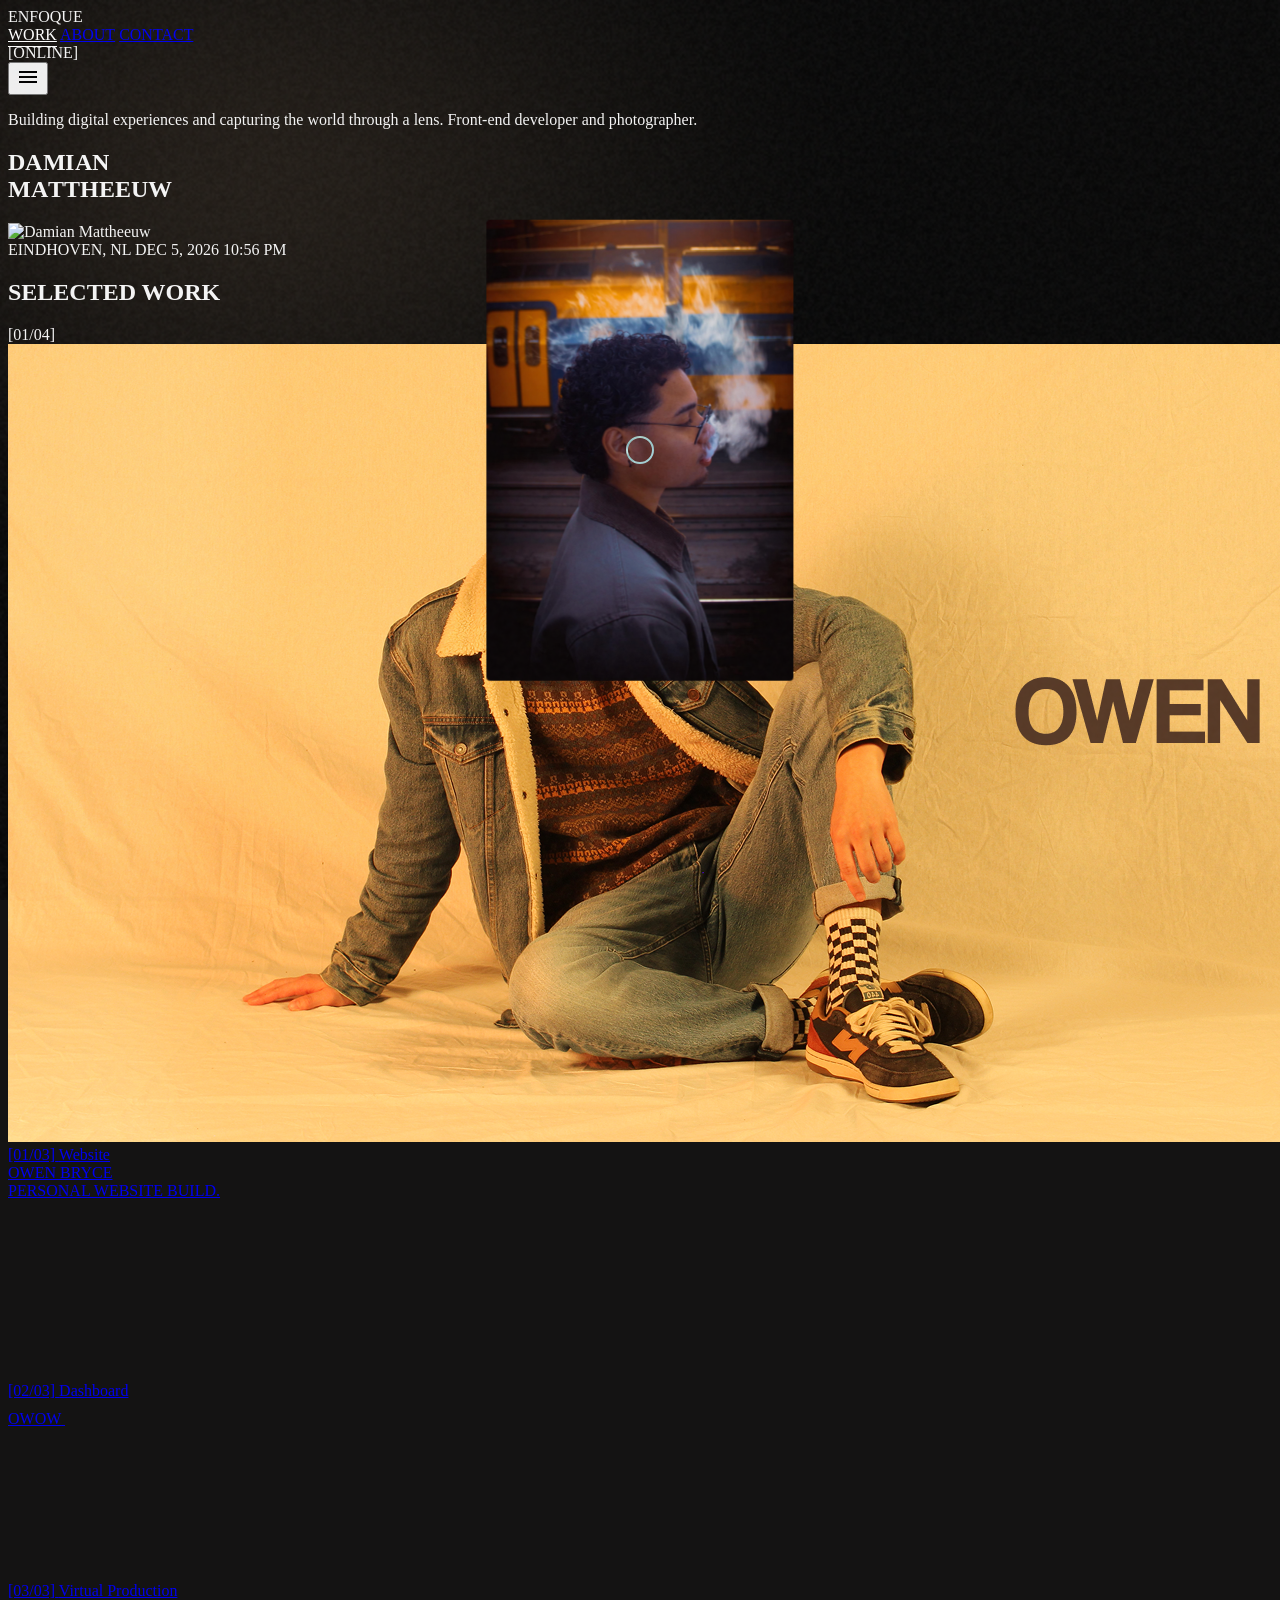
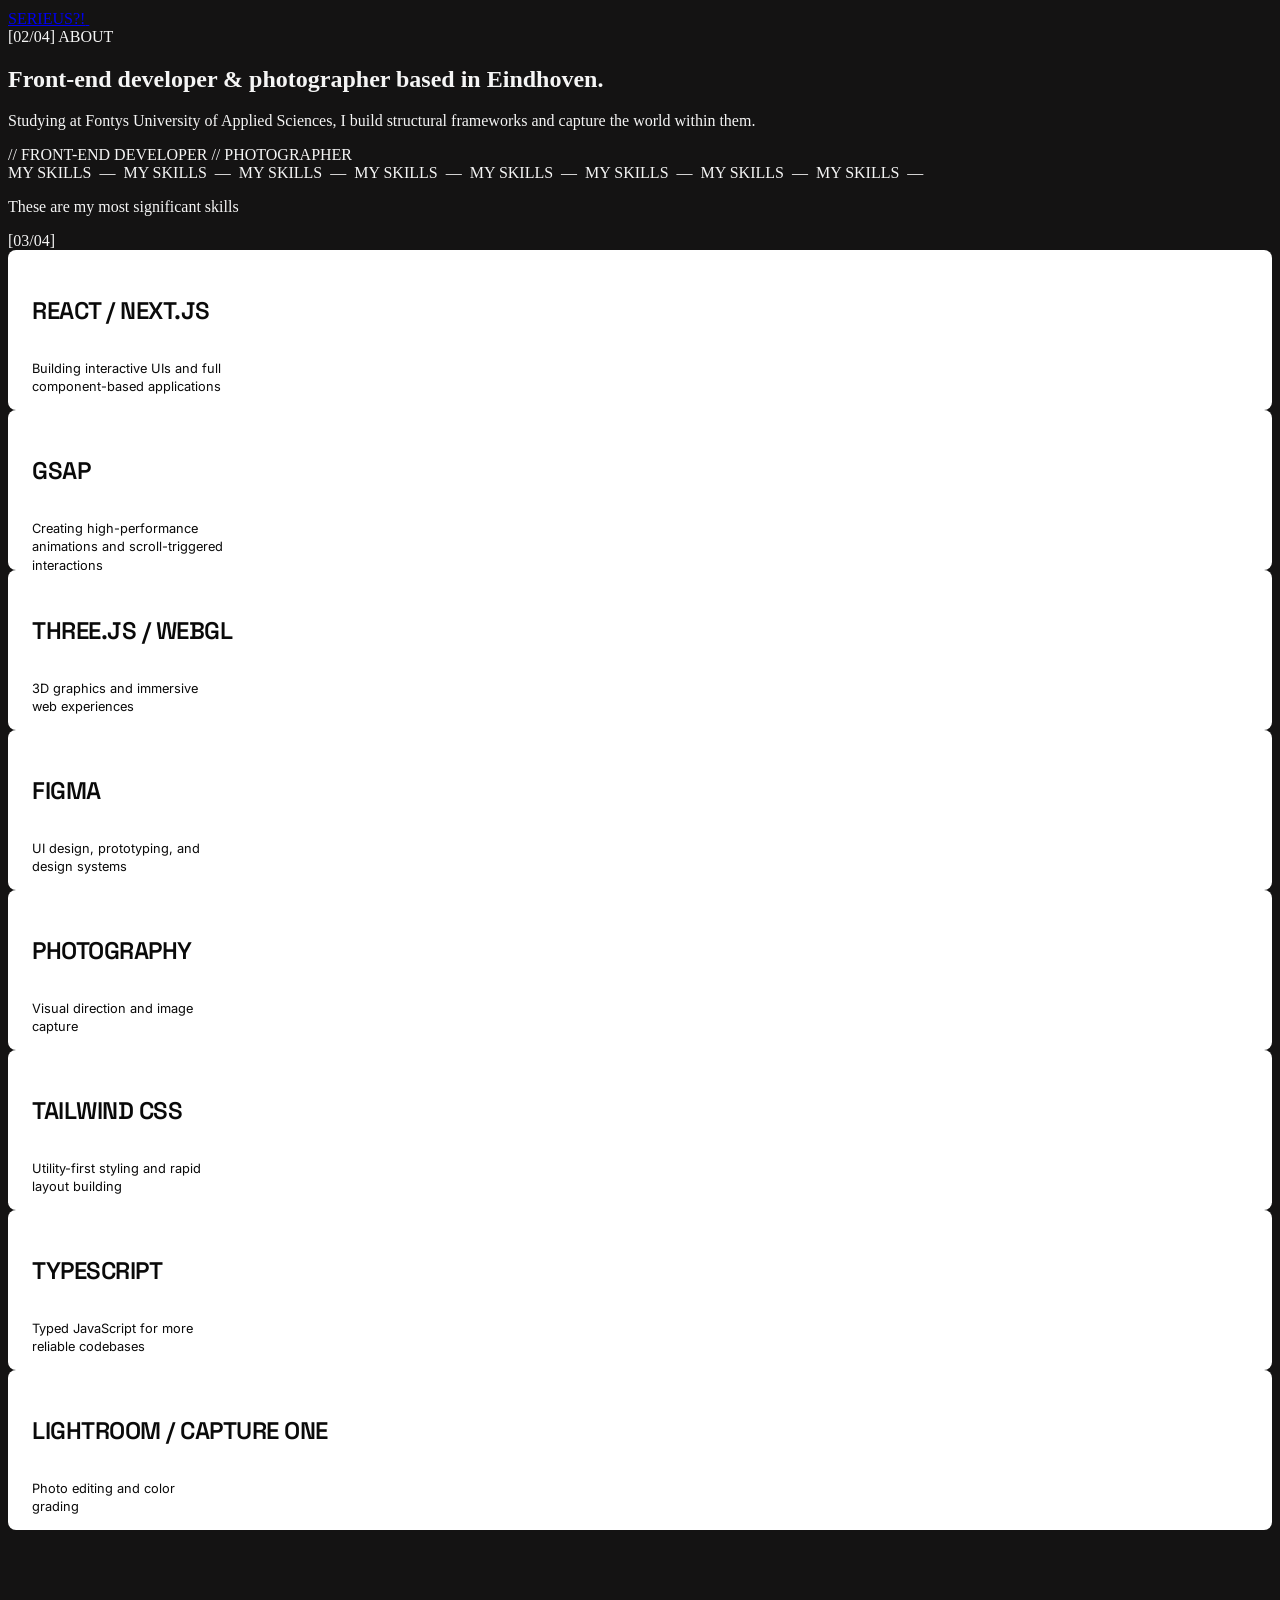
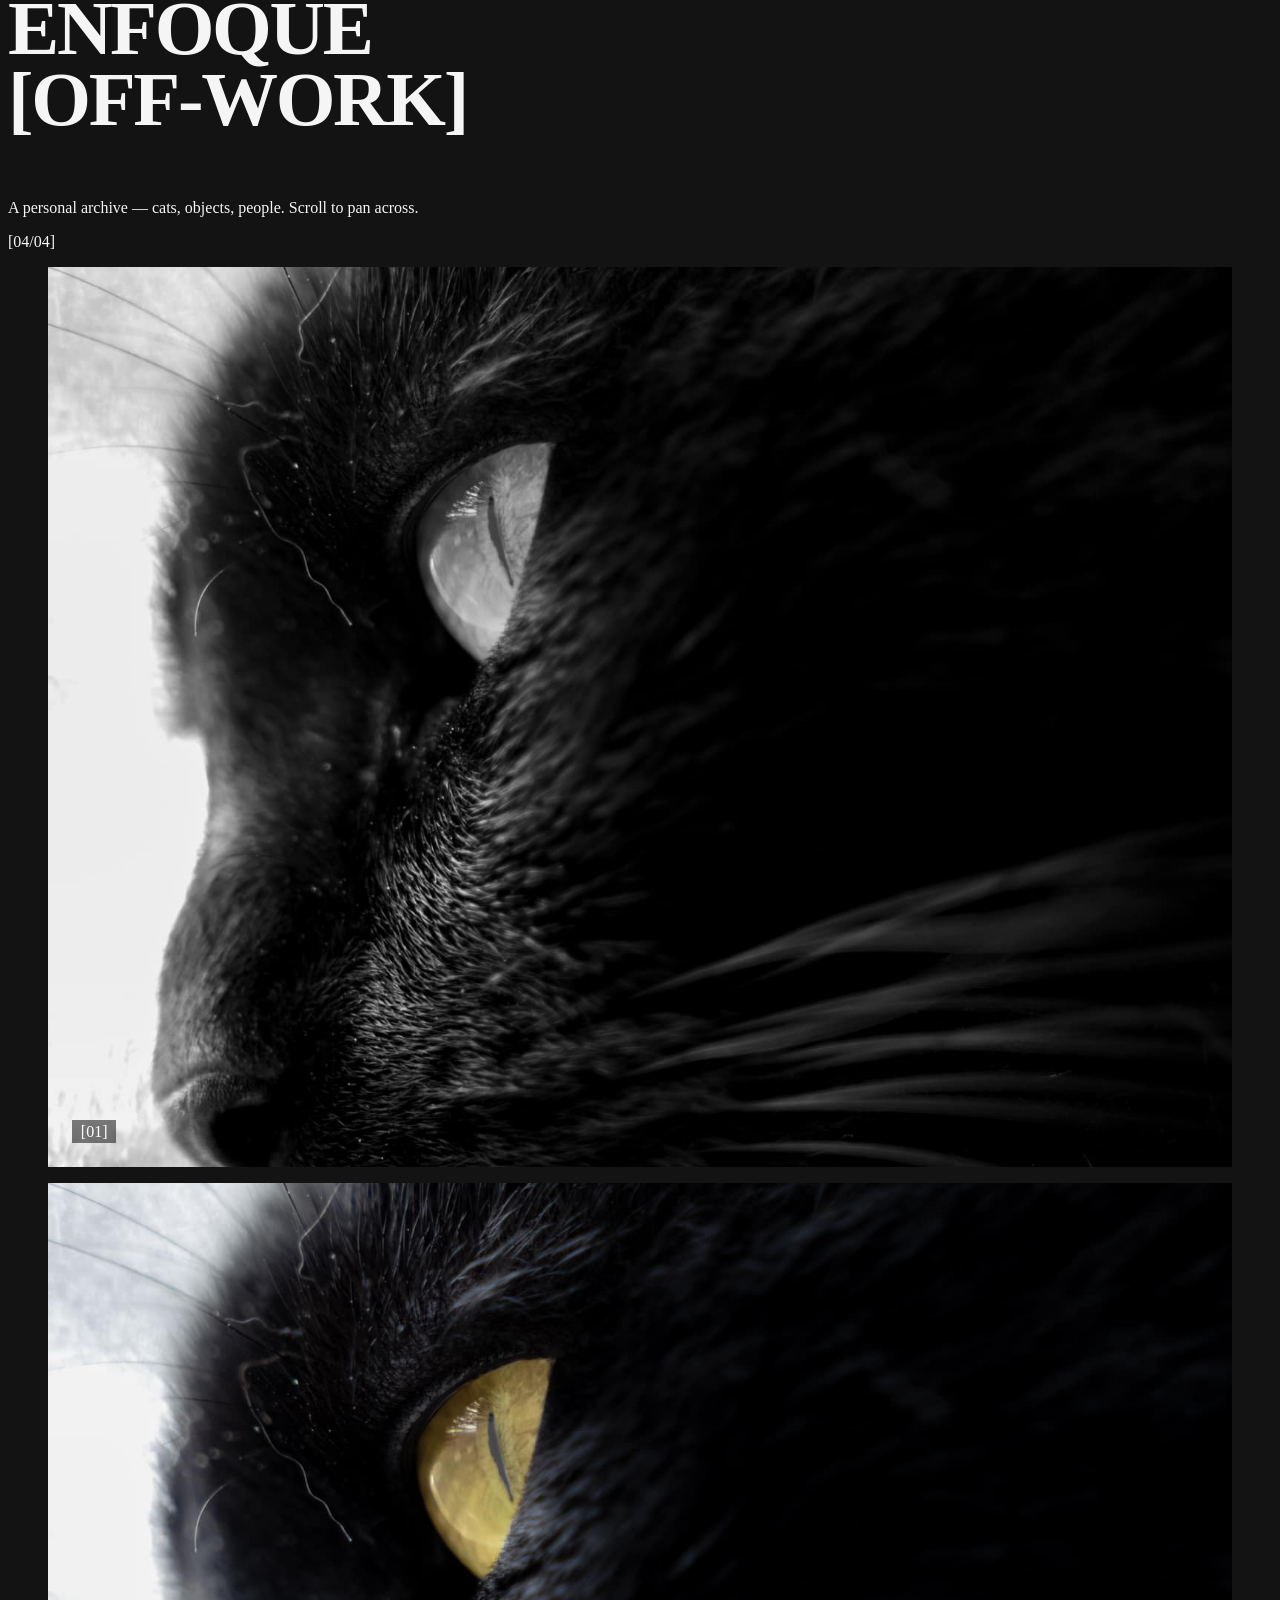
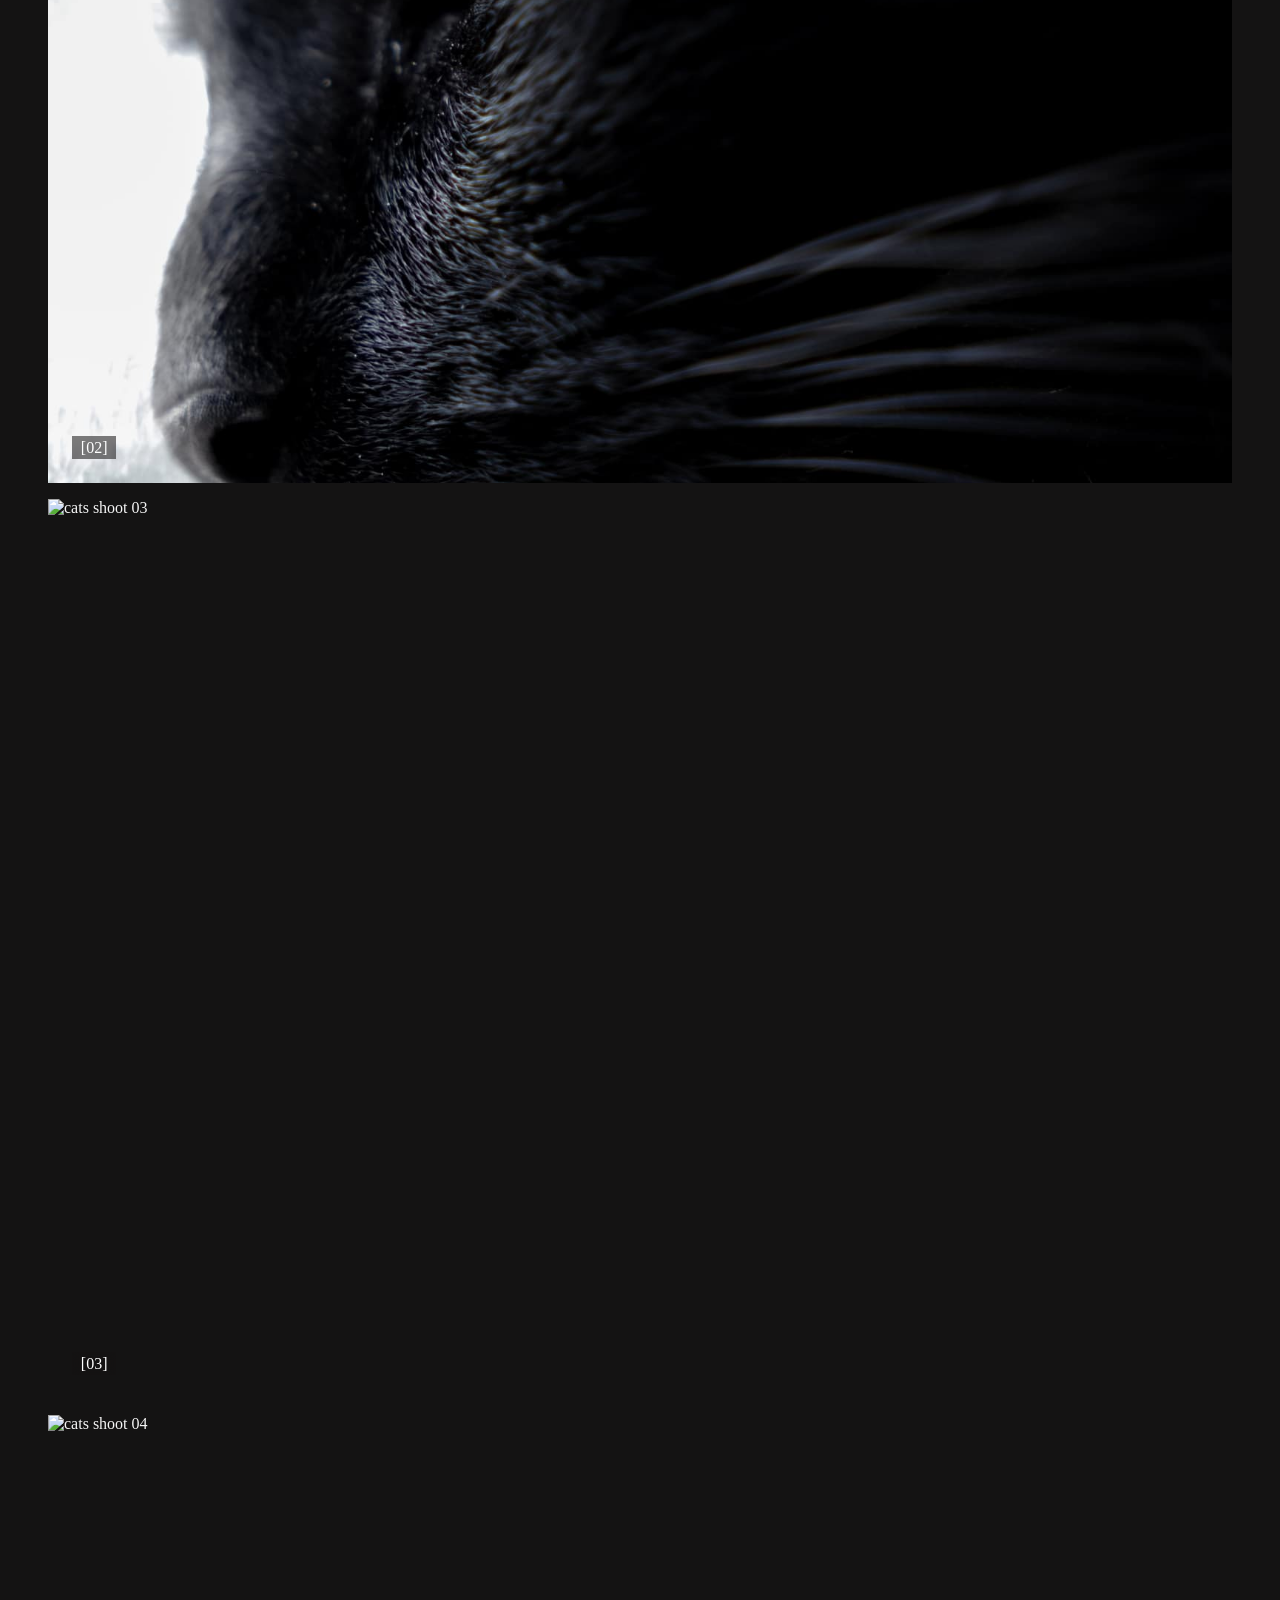
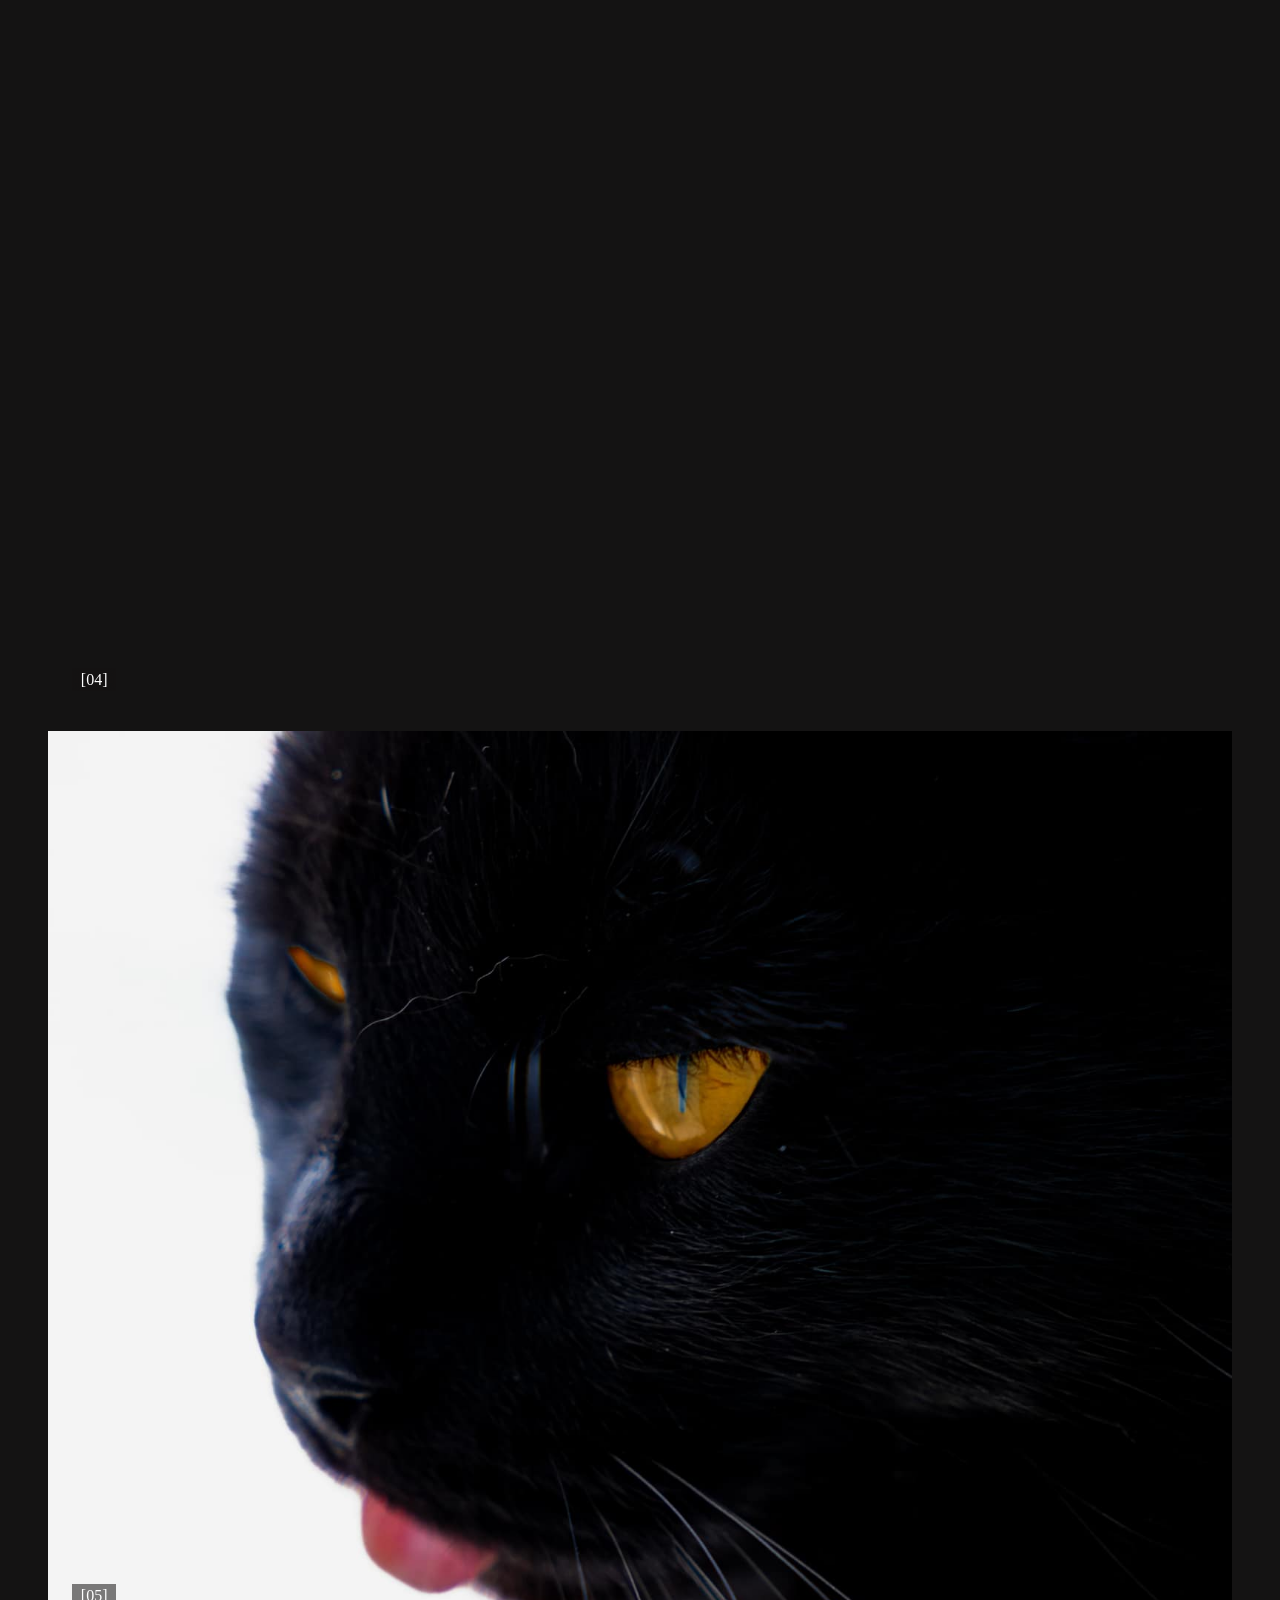
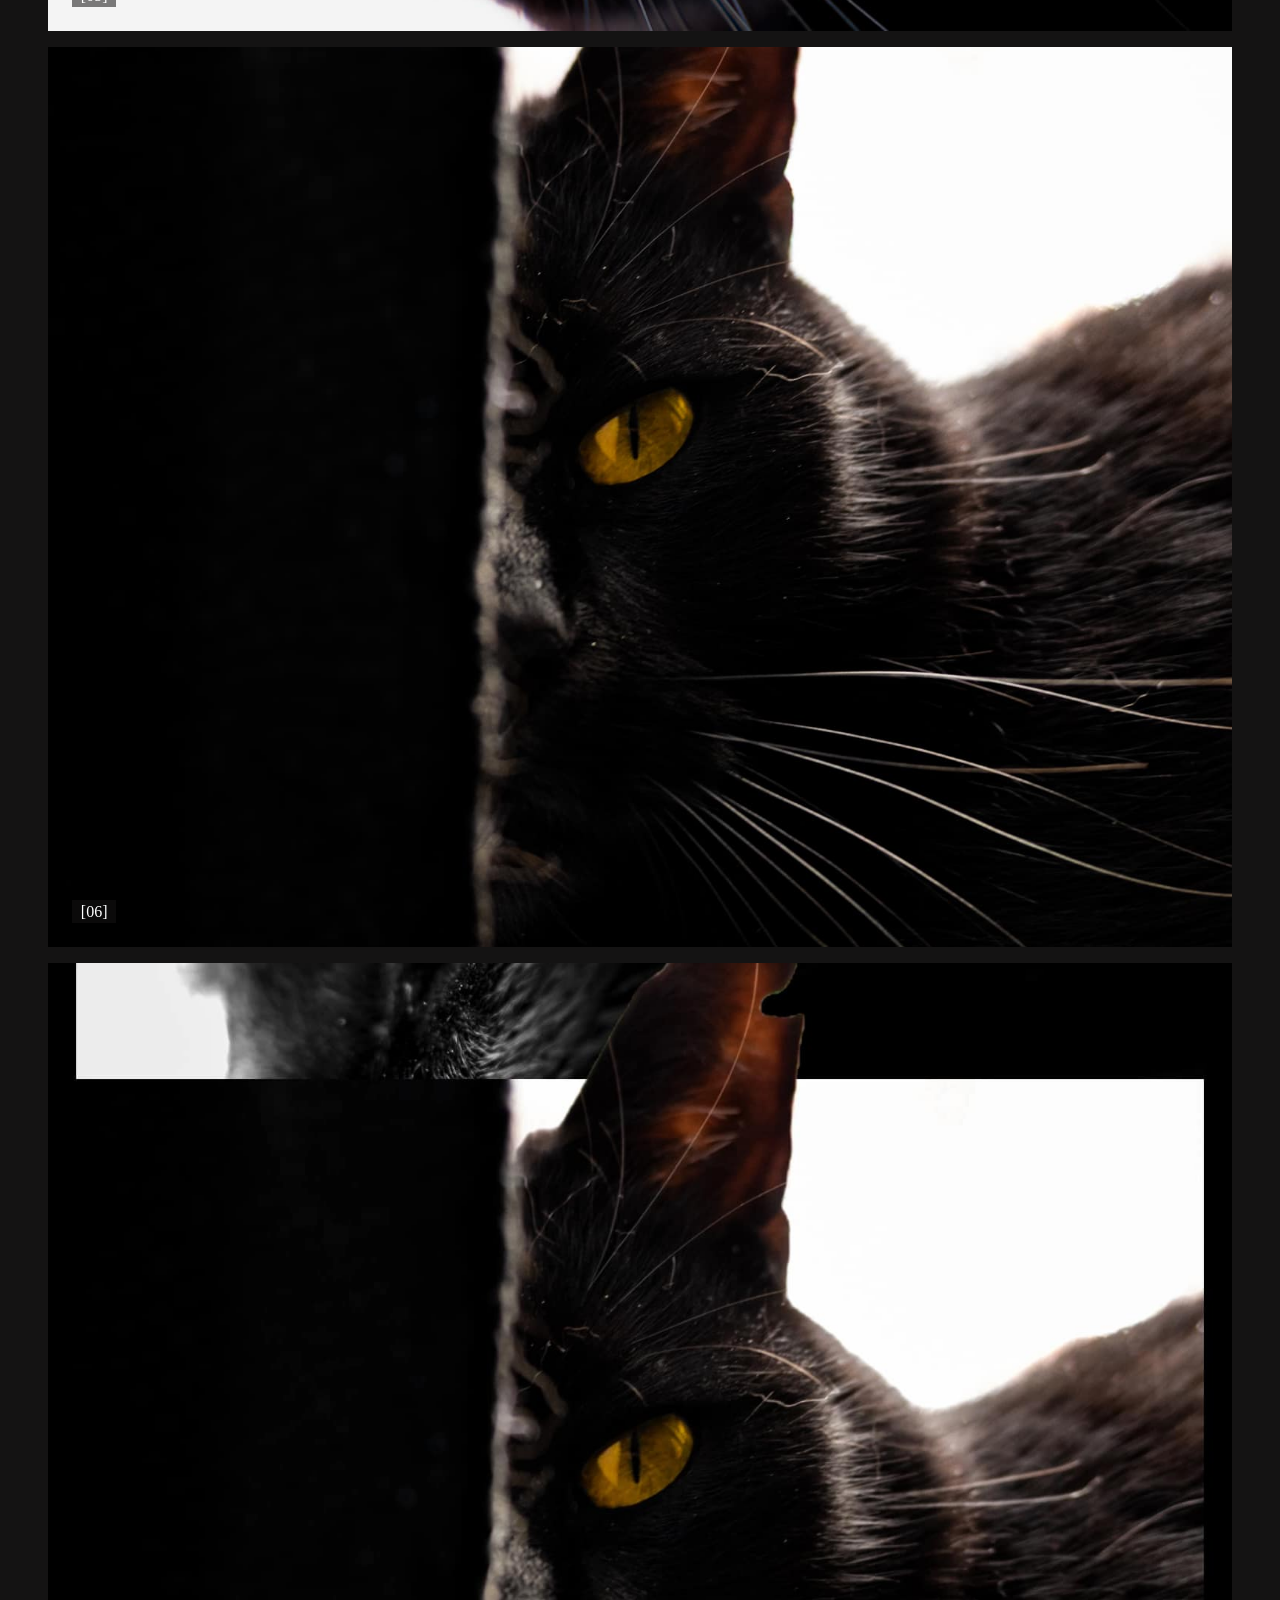
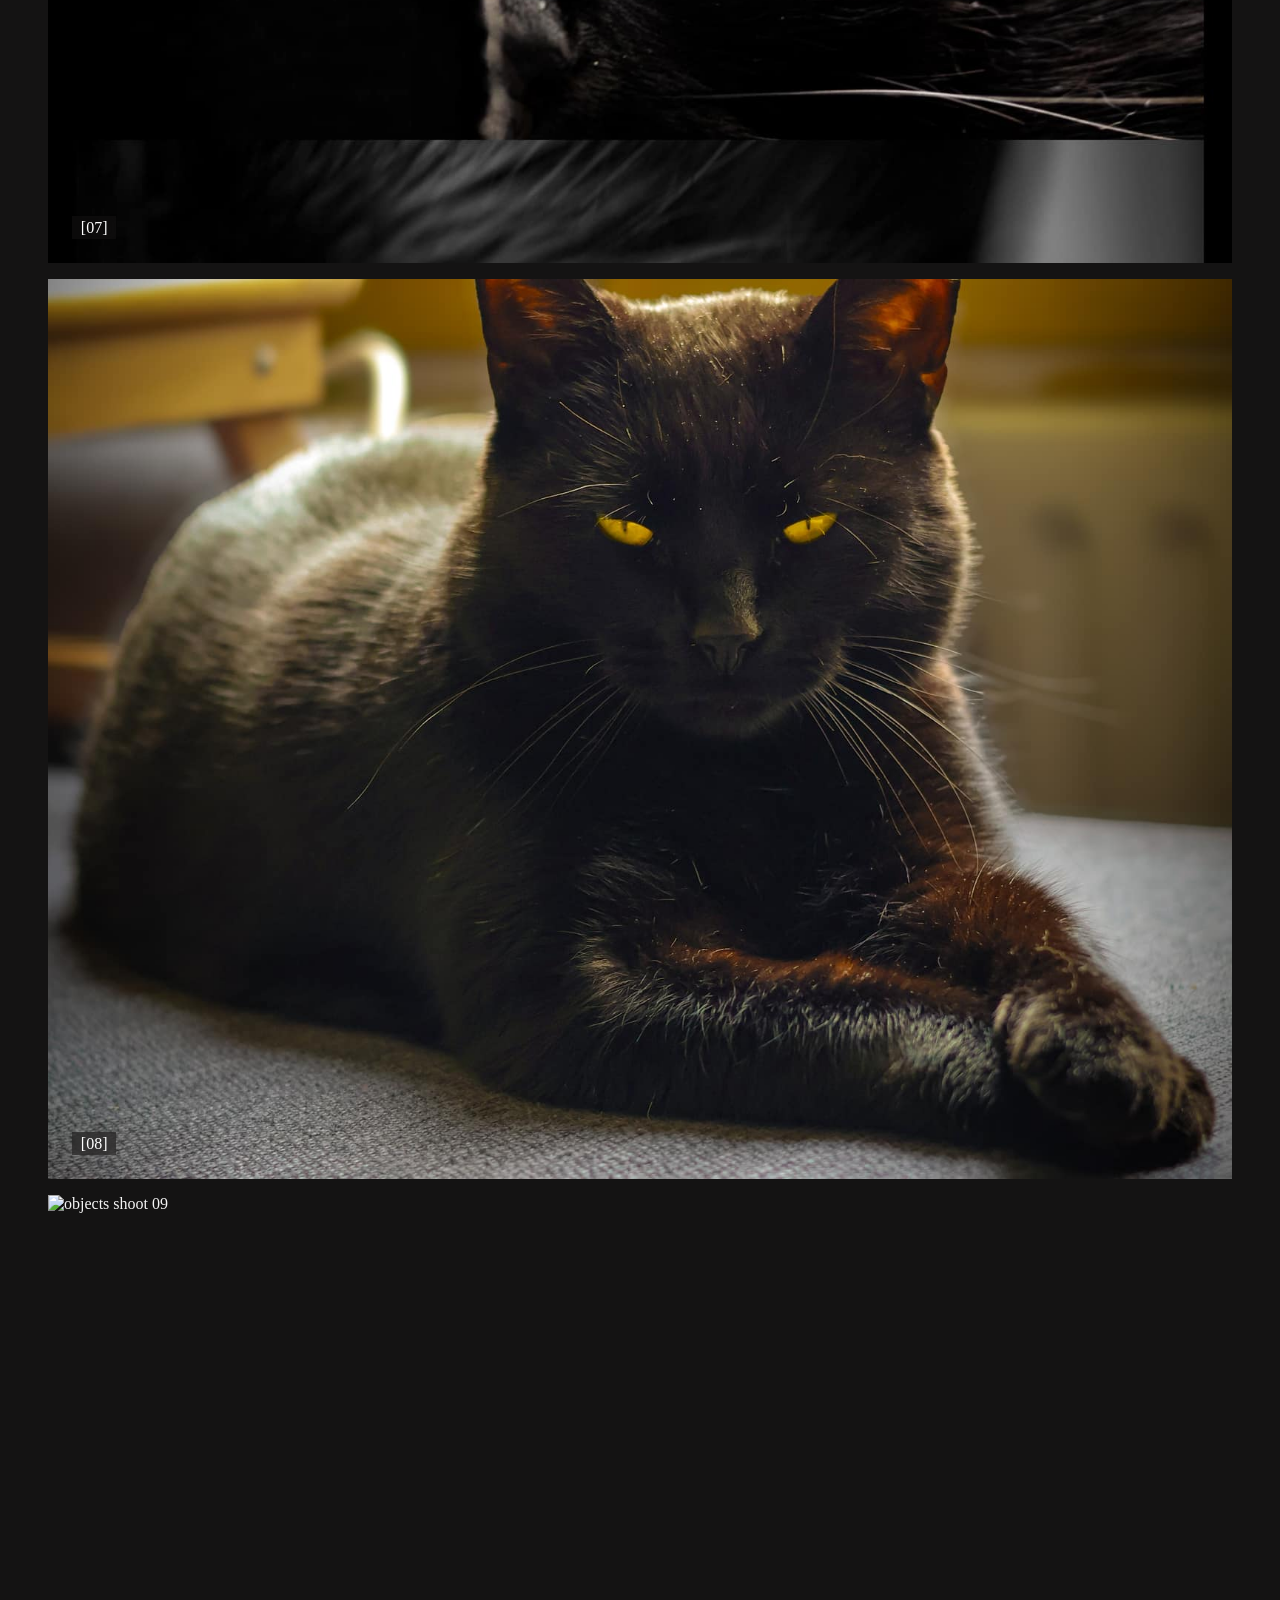
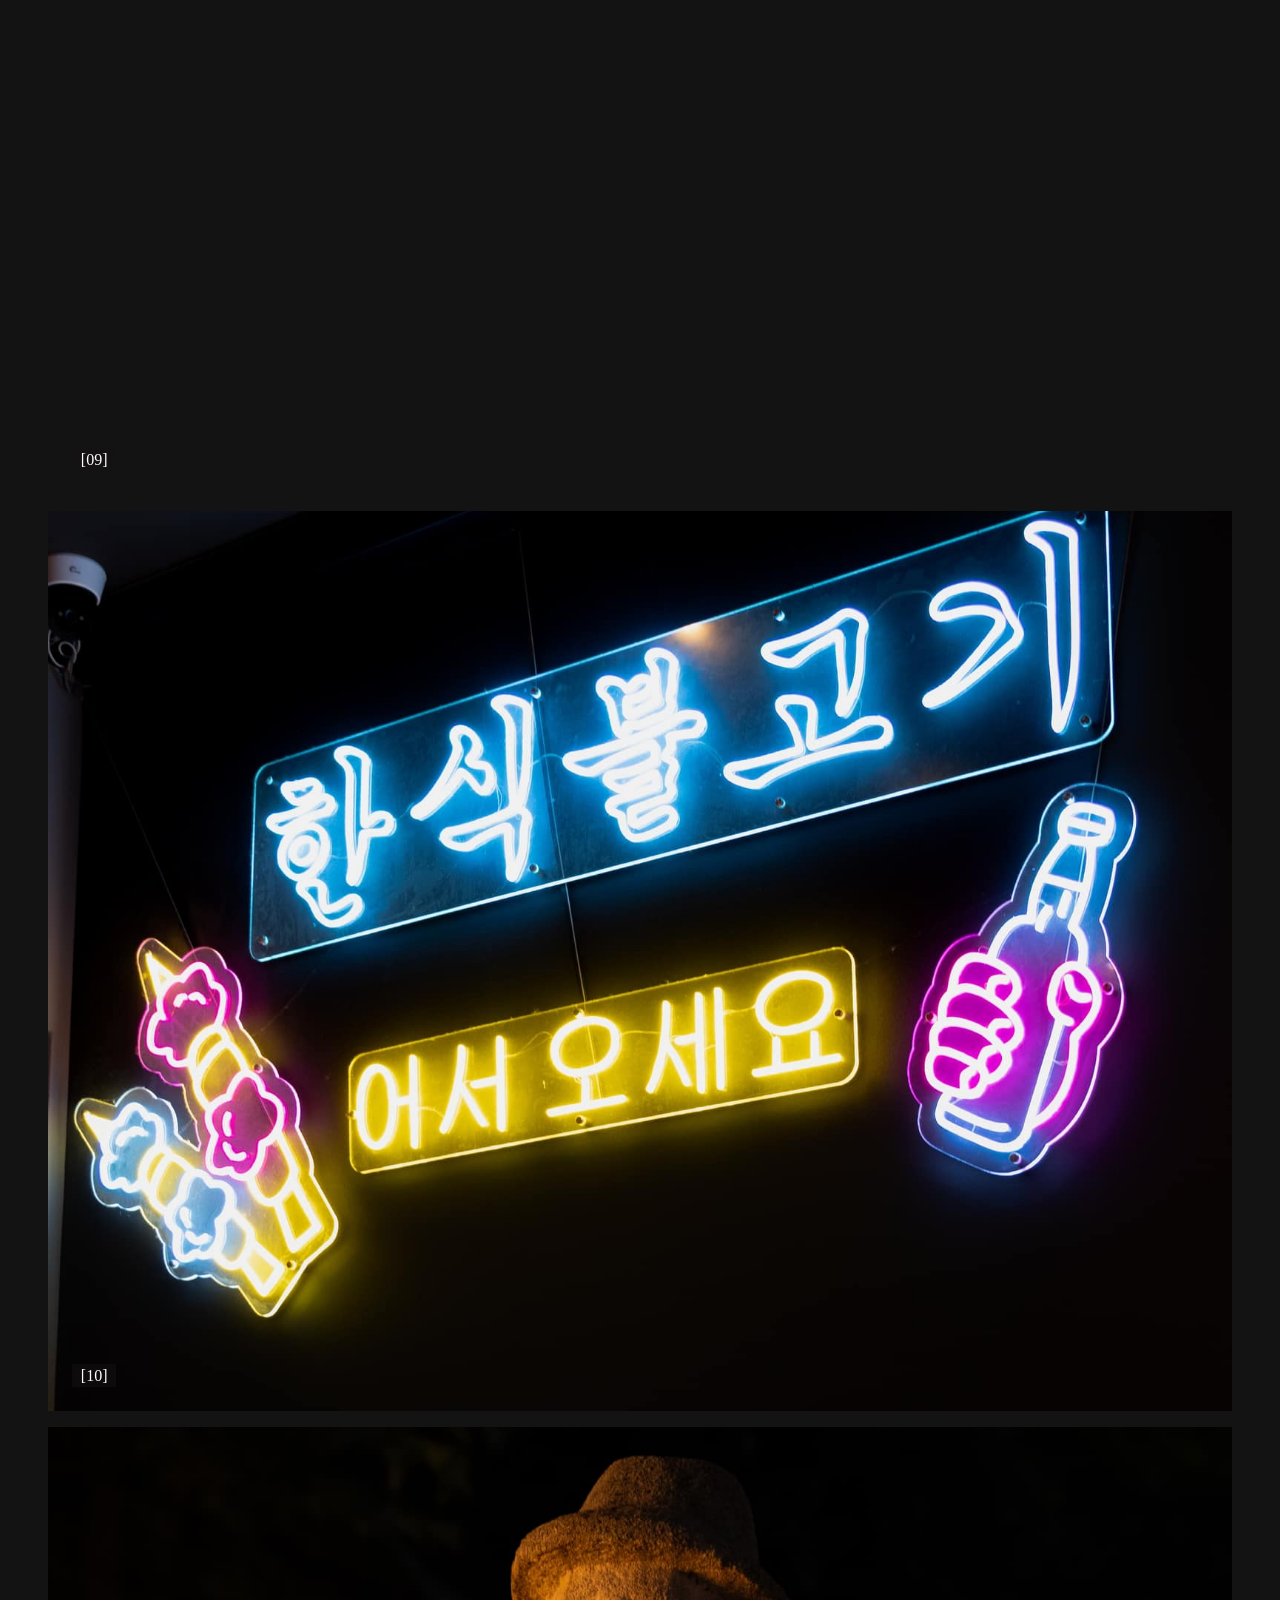
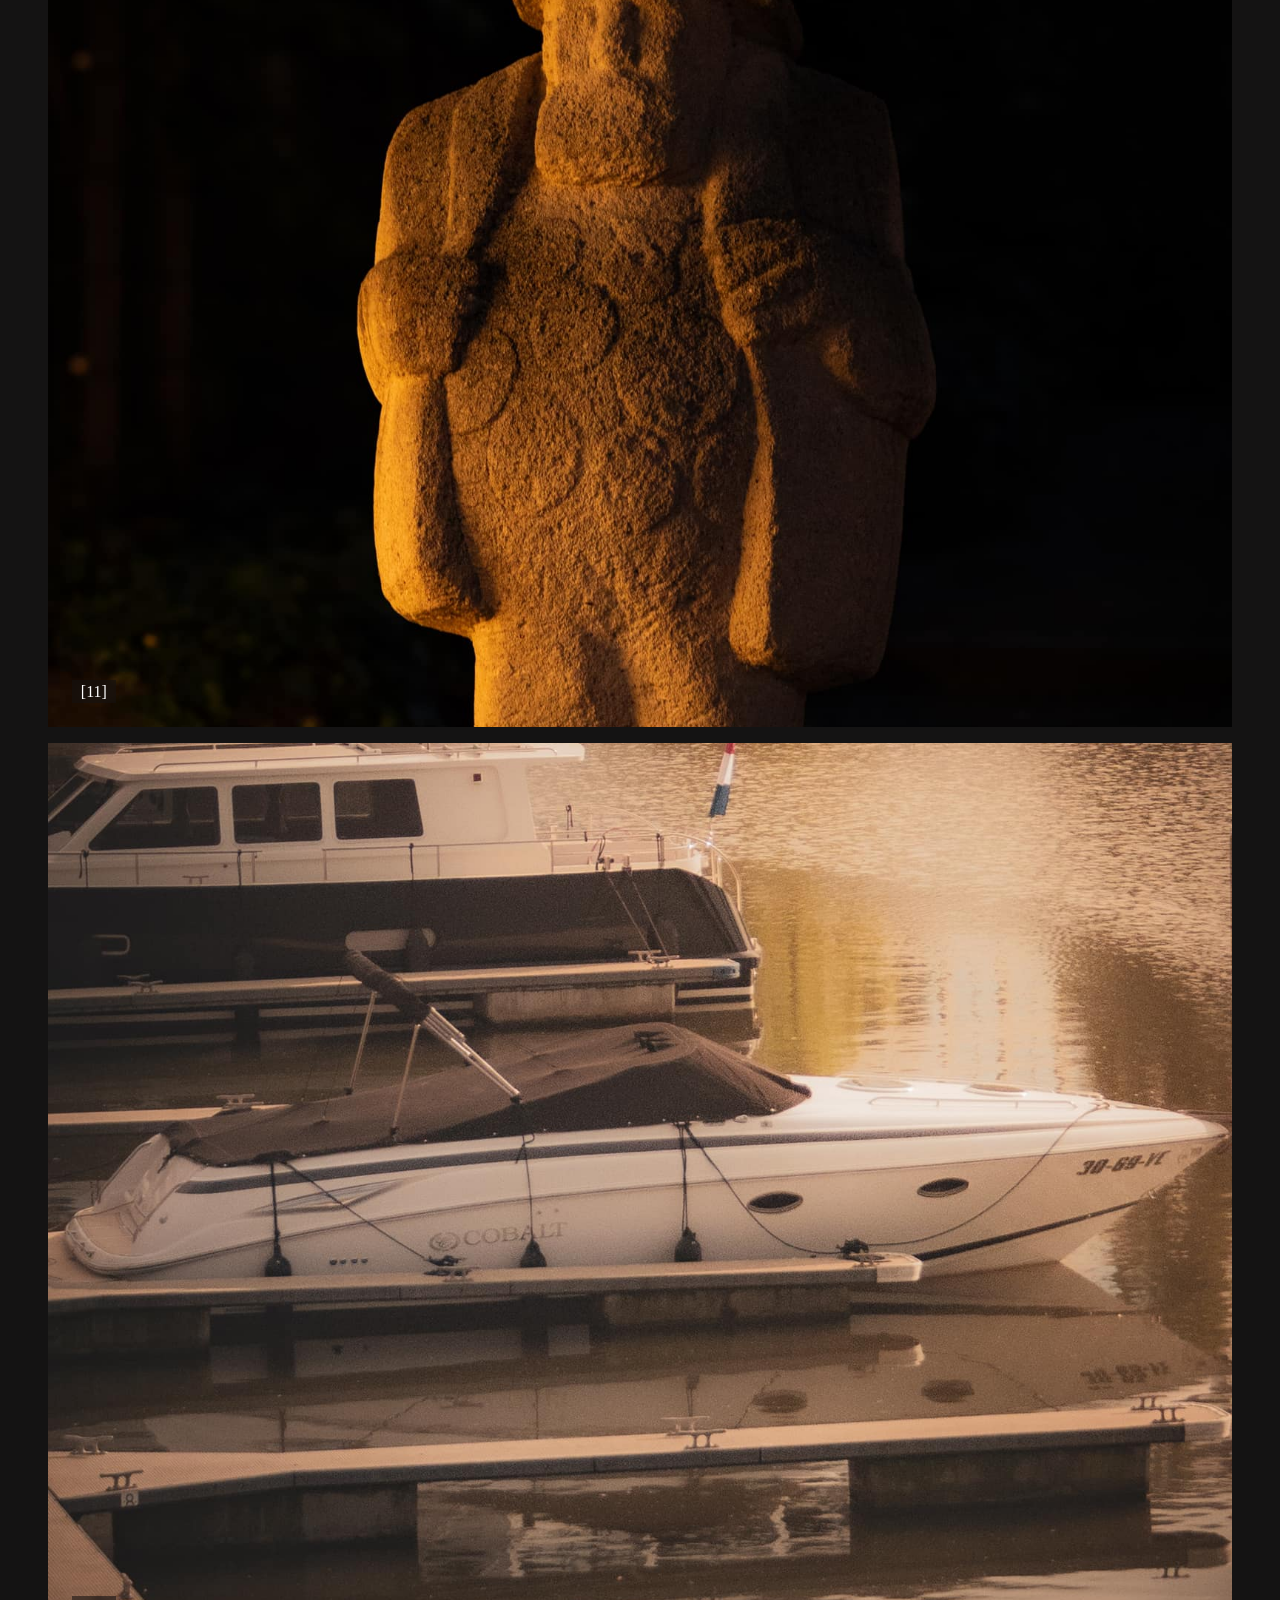
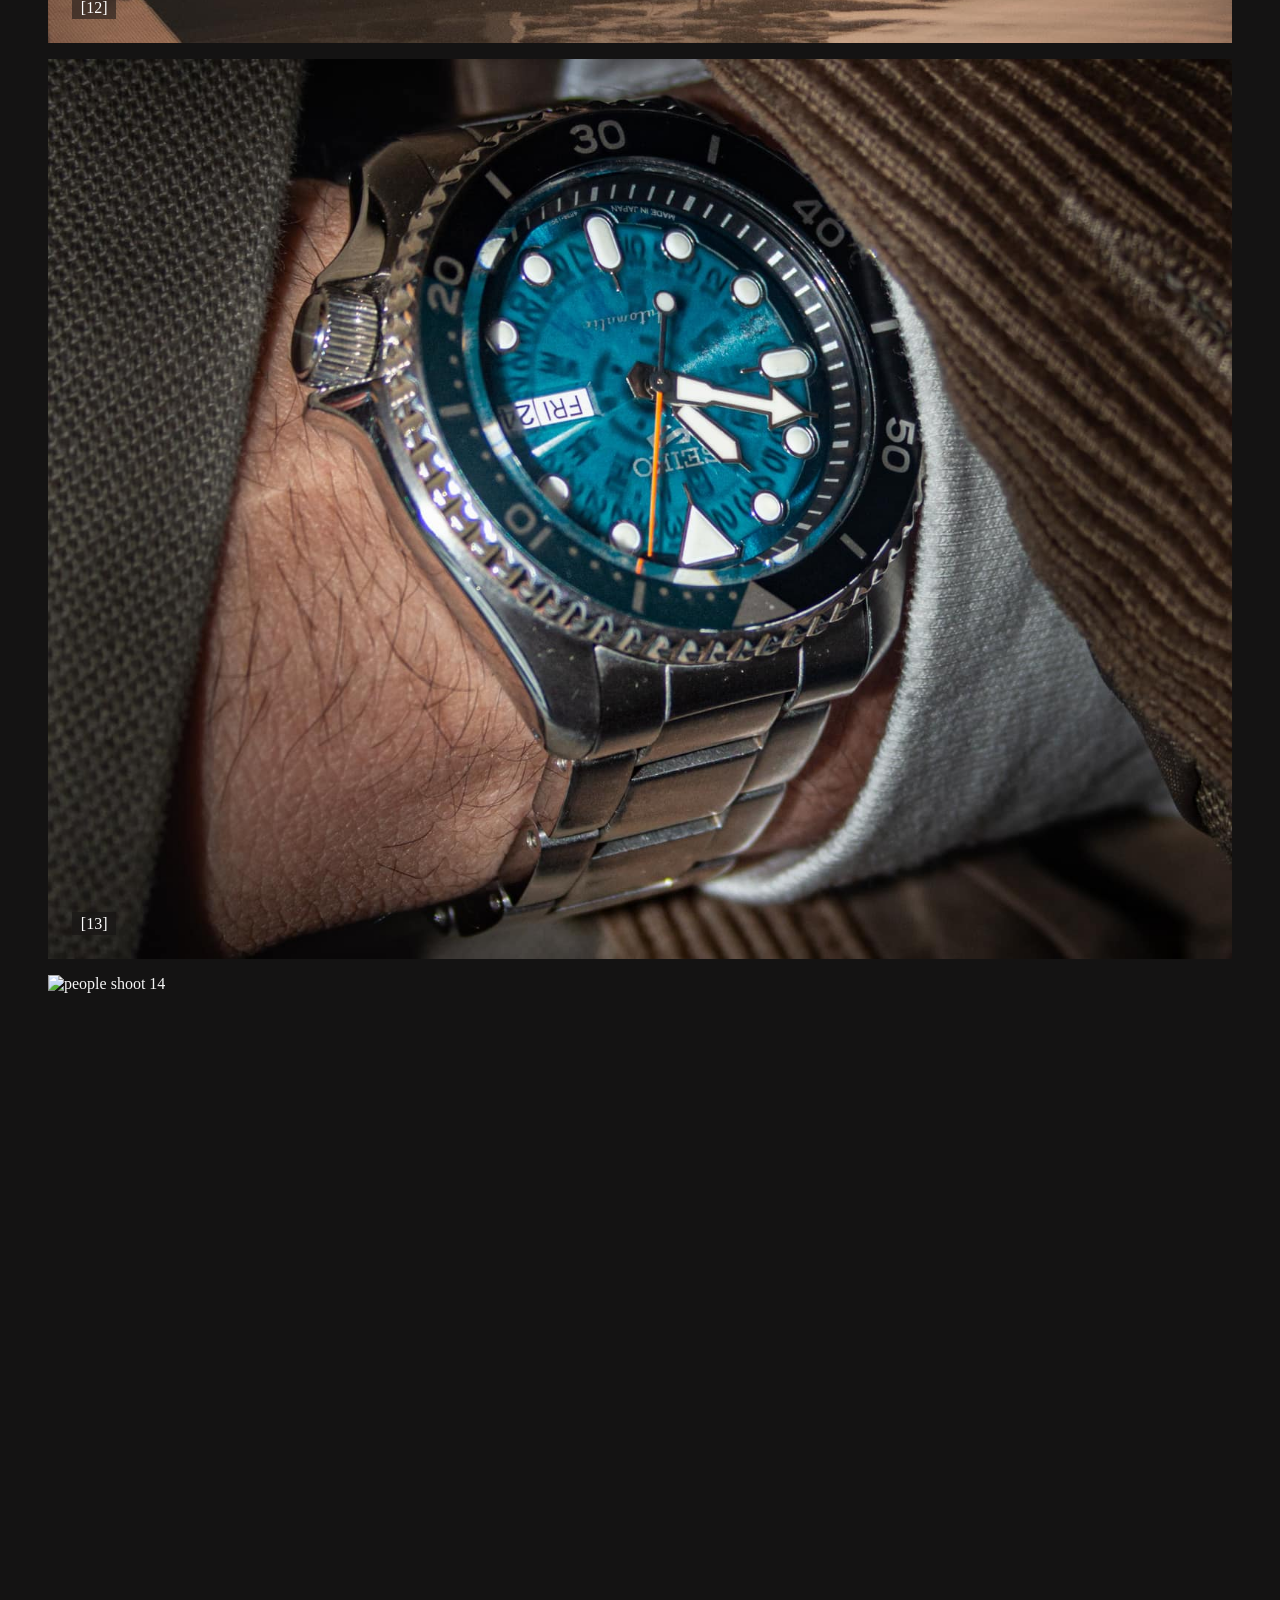
==== index.html @ afdb22de "Added a mobile menu so the nav works on phones The WORK/ABOUT/CONTACT links were hidden on mobile wi" ====
<!doctype html>
<html class="dark" lang="en">
  <head>
    <meta charset="utf-8" />
    <meta content="width=device-width, initial-scale=1.0" name="viewport" />
    <title>Damian Mattheeuw - ENFOQUE</title>
    <script src="https://cdn.tailwindcss.com?plugins=forms,container-queries"></script>
    <script src="js/tailwind.config.js"></script>
    <link
      href="https://fonts.googleapis.com/css2?family=Material+Symbols+Outlined:wght,FILL@100..700,0..1&amp;display=swap"
      rel="stylesheet"
    />
    <link
      href="https://fonts.googleapis.com/css2?family=Space+Grotesk:wght@500;600;700&amp;family=Space+Mono:wght@400;700&amp;family=JetBrains+Mono:wght@400;500&amp;family=Inter:wght@400&amp;display=swap"
      rel="stylesheet"
    />
    <link href="css/styles.css" rel="stylesheet" />
  </head>
  <body class="bg-background text-on-surface antialiased min-h-screen flex flex-col relative">
    <canvas id="shader-bg"></canvas>
    <div class="film-grain"></div>
    <div class="custom-cursor" id="custom-cursor"></div>
    <div class="fixed inset-0 scanline z-50 mix-blend-overlay opacity-30"></div>
    <!-- TopAppBar -->
    <header
      class="fixed top-0 w-full z-40 bg-transparent flex justify-between items-center px-margin-mobile md:px-margin-desktop py-8 transition-opacity duration-500 ease-in-out"
    >
      <div
        class="font-headline-lg-mobile md:font-headline-lg text-headline-lg-mobile md:text-headline-lg text-primary tracking-tighter uppercase warp-element"
      >
        ENFOQUE
      </div>
      <nav class="hidden md:flex gap-gutter font-label-mono-sm text-label-mono-sm uppercase tracking-widest">
        <a
          class="nav-link text-primary-fixed-dim hover:text-primary-fixed duration-300 transition-all hover:glow-primary active interactive-el"
          href="#work"
          >WORK</a
        >
        <a
          class="nav-link text-on-surface-variant hover:text-primary-fixed duration-300 transition-all hover:glow-primary interactive-el"
          href="#about"
          >ABOUT</a
        >
        <a
          class="nav-link text-on-surface-variant hover:text-primary-fixed duration-300 transition-all hover:glow-primary interactive-el"
          href="#contact"
          >CONTACT</a
        >
      </nav>
      <div class="hidden md:block font-label-mono-sm text-label-mono-sm text-primary uppercase tracking-widest">
        [ONLINE]
      </div>
      <button class="md:hidden text-primary" data-menu-toggle aria-label="Open menu">
        <span class="material-symbols-outlined text-3xl">menu</span>
      </button>
    </header>
    <!-- Mobile menu overlay (toggled by the hamburger) -->
    <div
      class="mobile-menu fixed inset-0 z-[60] bg-background/95 backdrop-blur-md flex-col items-center justify-center gap-8"
      data-mobile-menu
    >
      <button class="absolute top-8 right-margin-mobile text-primary" data-menu-close aria-label="Close menu">
        <span class="material-symbols-outlined text-3xl">close</span>
      </button>
      <a class="font-display-xl-mobile text-display-xl-mobile text-primary uppercase" href="#work" data-menu-link>WORK</a>
      <a class="font-display-xl-mobile text-display-xl-mobile text-primary uppercase" href="#about" data-menu-link
        >ABOUT</a
      >
      <a class="font-display-xl-mobile text-display-xl-mobile text-primary uppercase" href="#contact" data-menu-link
        >CONTACT</a
      >
    </div>
    <!-- ScrollSmoother wrapper (fixed overlays/header stay outside this) -->
    <div id="smooth-wrapper">
      <div id="smooth-content">
        <main class="flex-grow">
          <!-- Hero Section (editorial layout: big name + image, metadata bar) -->
          <section
            class="hero relative min-h-screen flex flex-col px-margin-mobile md:px-margin-desktop pt-32 pb-10"
            data-hero-trail
          >
            <div class="flex-grow grid grid-cols-1 md:grid-cols-12 gap-gutter items-center">
              <!-- Left: short description + giant stacked name. z-20 so the
                   name overlaps on top of the portrait image. -->
              <div class="md:col-span-7 relative z-20">
                <p class="hero-role font-body-md text-base md:text-lg text-on-surface-variant max-w-sm mb-8 md:mb-12">
                  Building digital experiences and capturing the world through a lens. Front-end developer and
                  photographer.
                </p>
                <h1
                  class="hero-name font-display-xl text-primary uppercase font-bold leading-[0.82] tracking-tighter text-[15vw] md:text-[12.5vw] whitespace-nowrap interactive-el"
                  data-hero-parallax="14"
                >
                  <span class="block" data-split>DAMIAN</span>
                  <span class="block" data-split>MATTHEEUW</span>
                </h1>
              </div>
              <!-- Right: portrait image -->
              <div
                class="md:col-span-5 relative z-10 h-[40vh] md:h-[72vh] overflow-hidden rounded-sm"
                data-hero-parallax="-22"
              >
                <img alt="Damian Mattheeuw" class="w-full h-full object-cover" src="assets/img/people1.jpg" />
              </div>
            </div>
            <!-- Bottom metadata bar -->
            <div
              class="relative z-10 flex justify-between items-center border-t technical-line pt-4 mt-6 font-label-mono-sm text-label-mono-sm text-on-surface-variant uppercase tracking-widest"
            >
              <span>EINDHOVEN, NL</span>
              <span id="hero-date">&mdash;</span>
              <span id="hero-time">--:--</span>
            </div>
          </section>
          <!-- Work Section -->
          <section class="px-margin-mobile md:px-margin-desktop py-section-gap relative" id="work">
            <!-- Radial Glow -->
            <div
              class="radial-glow w-[600px] h-[600px] top-0 left-0 -translate-x-1/4 -translate-y-1/4 opacity-30"
              style="
                background: radial-gradient(
                  circle,
                  rgba(255, 255, 255, 0.1) 0%,
                  rgba(100, 150, 255, 0.05) 40%,
                  transparent 70%
                );
              "
            ></div>
            <div class="flex justify-between items-end mb-16 border-b technical-line border-dashed pb-4">
              <h2
                class="font-headline-lg-mobile md:font-headline-lg text-headline-lg-mobile md:text-headline-lg text-primary uppercase warp-element"
              >
                SELECTED WORK
              </h2>
              <span class="font-label-mono-xs text-label-mono-xs text-on-surface-variant">[01/04]</span>
            </div>
            <div class="grid grid-cols-1 gap-16 mb-16">
              <!-- Project 1: Owen Bryce -->
              <a class="group block project-card interactive-el" href="owen-bryce.html">
                <div
                  class="relative w-full aspect-[21/9] overflow-hidden rounded-xl bg-surface-container mb-6"
                  data-warp="both"
                >
                  <img alt="Owen Bryce website ." class="w-full h-full object-cover" src="assets/img/owen1.1.png" />
                </div>
                <div class="project-info flex flex-col md:flex-row justify-between items-start md:items-end gap-4">
                  <div>
                    <div
                      class="flex items-center gap-4 mb-2 font-label-mono-xs text-label-mono-xs text-on-surface-variant uppercase"
                    >
                      <span>[01/03]</span>
                      <span>Website</span>
                    </div>
                    <div
                      class="font-headline-lg text-4xl text-primary uppercase group-hover:glow-primary transition-all"
                    >
                      OWEN BRYCE
                    </div>
                  </div>
                  <div class="flex flex-col items-start md:items-end w-full md:w-1/3">
                    <div class="font-label-mono-xs text-label-mono-xs text-on-surface-variant mb-4 md:text-right">
                      <!-- TODO: real one-line description -->
                      PERSONAL WEBSITE BUILD.
                    </div>
                    <div class="flex items-center gap-2">
                      <div class="h-px bg-primary hover-line"></div>
                      <span class="material-symbols-outlined text-primary hover-arrow">arrow_forward</span>
                    </div>
                  </div>
                </div>
              </a>
              <!-- Project 2 & 3 in a row -->
              <div class="grid grid-cols-1 md:grid-cols-2 gap-8">
                <!-- Project 2: Owow Dashboard -->
                <a class="group block project-card interactive-el" href="owow-dashboard.html">
                  <div
                    class="relative w-full aspect-[16/10] overflow-hidden rounded-xl bg-surface-container mb-6"
                    data-warp="left"
                  >
                    <video
                      class="w-full h-full object-cover"
                      src="assets/img/owow-dash1.mp4"
                      autoplay
                      loop
                      muted
                      playsinline
                      aria-label="Owow Dashboard project"
                    ></video>
                  </div>
                  <div class="project-info flex flex-col justify-between items-start gap-4">
                    <div class="w-full">
                      <div
                        class="flex items-center gap-4 mb-2 font-label-mono-xs text-label-mono-xs text-on-surface-variant uppercase"
                      >
                        <span>[02/03]</span>
                        <span>Dashboard</span>
                      </div>
                      <div
                        class="font-headline-lg text-3xl text-primary uppercase group-hover:glow-primary transition-all flex justify-between items-center w-full"
                      >
                        <span>OWOW</span>
                        <span class="material-symbols-outlined text-primary hover-arrow">arrow_outward</span>
                      </div>
                    </div>
                  </div>
                </a>
                <!-- Project 3: Serieus?! Virtual Production -->
                <a class="group block project-card interactive-el" href="serieus.html">
                  <div
                    class="relative w-full aspect-[16/10] overflow-hidden rounded-xl bg-surface-container mb-6"
                    data-warp="right"
                  >
                    <video
                      class="w-full h-full object-cover"
                      src="assets/img/zandloper1.mp4"
                      autoplay
                      loop
                      muted
                      playsinline
                      aria-label="Serieus?! virtual production project"
                    ></video>
                  </div>
                  <div class="project-info flex flex-col justify-between items-start gap-4">
                    <div class="w-full">
                      <div
                        class="flex items-center gap-4 mb-2 font-label-mono-xs text-label-mono-xs text-on-surface-variant uppercase"
                      >
                        <span>[03/03]</span>
                        <span>Virtual Production</span>
                      </div>
                      <div
                        class="font-headline-lg text-3xl text-primary uppercase group-hover:glow-primary transition-all flex justify-between items-center w-full"
                      >
                        <span>SERIEUS?!</span>
                        <span class="material-symbols-outlined text-primary hover-arrow">arrow_outward</span>
                      </div>
                    </div>
                  </div>
                </a>
              </div>
            </div>
          </section>
          <!-- About Section. Big editorial statement on the left, a second patch of
     text on the right, and an image that travels the diagonal "grey path"
     from top-right to bottom-left as you scroll (pinned, desktop only). -->
          <section class="relative" id="about">
            <div class="about-scene relative" data-about-scene>
              <div
                class="about-stage relative md:h-screen md:overflow-hidden px-margin-mobile md:px-margin-desktop py-24 md:py-0 flex flex-col gap-12 md:block"
                data-about-stage
              >
                <!-- HUD label -->
                <div
                  class="md:absolute md:top-10 md:left-margin-desktop md:right-margin-desktop flex justify-between font-label-mono-xs text-label-mono-xs text-on-surface-variant uppercase tracking-widest"
                >
                  <span>[02/04]</span>
                  <span>ABOUT</span>
                </div>
                <!-- Big statement (left) -->
                <h2
                  class="about-statement md:absolute md:left-margin-desktop md:top-1/2 md:-translate-y-1/2 md:max-w-[52%] font-display-xl text-primary uppercase font-bold tracking-tight text-[9vw] md:text-[5vw] leading-[0.95]"
                >
                  Front-end developer &amp; photographer based in Eindhoven.
                </h2>
                <!-- Secondary text patch (right) -->
                <div
                  class="md:absolute md:right-margin-desktop md:bottom-[14%] md:max-w-xs font-body-md text-base md:text-lg text-on-surface-variant leading-relaxed"
                >
                  <p>
                    Studying at Fontys University of Applied Sciences, I build structural frameworks and capture the
                    world within them.
                  </p>
                  <div
                    class="flex flex-col gap-2 mt-6 font-label-mono-sm text-label-mono-sm uppercase tracking-widest text-on-surface"
                  >
                    <span>// FRONT-END DEVELOPER</span>
                    <span>// PHOTOGRAPHER</span>
                  </div>
                </div>
                <!-- Image following the diagonal path -->
                <img alt="Damian at work" class="about-path-img" data-about-path src="assets/img/people2.jpg" />
              </div>
            </div>
          </section>
          <!-- Skills Section -->
          <section class="relative py-section-gap overflow-hidden" id="skills">
            <!-- Full-bleed auto-scrolling marquee. It loops continuously and flips
     direction with the scroll direction (handled in js/scripts.js). -->
            <div class="skills-marquee border-y technical-line py-4 mb-16" aria-hidden="true">
              <div
                class="skills-marquee__track font-display-xl text-primary uppercase tracking-tight text-[12vw] leading-none"
              >
                <span class="skills-marquee__item">MY SKILLS&nbsp;&nbsp;&mdash;&nbsp;&nbsp;</span>
                <span class="skills-marquee__item">MY SKILLS&nbsp;&nbsp;&mdash;&nbsp;&nbsp;</span>
                <span class="skills-marquee__item">MY SKILLS&nbsp;&nbsp;&mdash;&nbsp;&nbsp;</span>
                <span class="skills-marquee__item">MY SKILLS&nbsp;&nbsp;&mdash;&nbsp;&nbsp;</span>
                <span class="skills-marquee__item">MY SKILLS&nbsp;&nbsp;&mdash;&nbsp;&nbsp;</span>
                <span class="skills-marquee__item">MY SKILLS&nbsp;&nbsp;&mdash;&nbsp;&nbsp;</span>
                <span class="skills-marquee__item">MY SKILLS&nbsp;&nbsp;&mdash;&nbsp;&nbsp;</span>
                <span class="skills-marquee__item">MY SKILLS&nbsp;&nbsp;&mdash;&nbsp;&nbsp;</span>
              </div>
            </div>
            <div class="px-margin-mobile md:px-margin-desktop">
              <div class="flex justify-between items-center mb-12">
                <p class="font-label-mono-sm text-label-mono-sm text-on-surface-variant uppercase tracking-widest">
                  These are my most significant skills
                </p>
                <span class="font-label-mono-xs text-label-mono-xs text-on-surface-variant">[03/04]</span>
              </div>
              <!-- Skill cards. Each has a hidden dark "reveal" layer that grows from the
     cursor entry point as an expanding circle (see .skill-card in styles.css). -->
              <div class="grid grid-cols-2 lg:grid-cols-5 gap-4">
                <article class="skill-card interactive-el">
                  <div class="skill-card__face">
                    <h3 class="skill-card__title">REACT / NEXT.JS</h3>
                    <p class="skill-card__desc">Building interactive UIs and full component-based applications</p>
                    <span class="skill-card__mark">&mdash;</span>
                  </div>
                  <div class="skill-card__reveal" aria-hidden="true">
                    <h3 class="skill-card__title">REACT / NEXT.JS</h3>
                    <p class="skill-card__desc">Building interactive UIs and full component-based applications</p>
                    <span class="skill-card__mark">&mdash;</span>
                  </div>
                </article>
                <article class="skill-card interactive-el">
                  <div class="skill-card__face">
                    <h3 class="skill-card__title">GSAP</h3>
                    <p class="skill-card__desc">
                      Creating high-performance animations and scroll-triggered interactions
                    </p>
                    <span class="skill-card__mark">&mdash;</span>
                  </div>
                  <div class="skill-card__reveal" aria-hidden="true">
                    <h3 class="skill-card__title">GSAP</h3>
                    <p class="skill-card__desc">
                      Creating high-performance animations and scroll-triggered interactions
                    </p>
                    <span class="skill-card__mark">&mdash;</span>
                  </div>
                </article>
                <article class="skill-card interactive-el">
                  <div class="skill-card__face">
                    <h3 class="skill-card__title">THREE.JS / WEBGL</h3>
                    <p class="skill-card__desc">3D graphics and immersive web experiences</p>
                    <span class="skill-card__mark">&mdash;</span>
                  </div>
                  <div class="skill-card__reveal" aria-hidden="true">
                    <h3 class="skill-card__title">THREE.JS / WEBGL</h3>
                    <p class="skill-card__desc">3D graphics and immersive web experiences</p>
                    <span class="skill-card__mark">&mdash;</span>
                  </div>
                </article>
                <article class="skill-card interactive-el">
                  <div class="skill-card__face">
                    <h3 class="skill-card__title">FIGMA</h3>
                    <p class="skill-card__desc">UI design, prototyping, and design systems</p>
                    <span class="skill-card__mark">&mdash;</span>
                  </div>
                  <div class="skill-card__reveal" aria-hidden="true">
                    <h3 class="skill-card__title">FIGMA</h3>
                    <p class="skill-card__desc">UI design, prototyping, and design systems</p>
                    <span class="skill-card__mark">&mdash;</span>
                  </div>
                </article>
                <article class="skill-card interactive-el">
                  <div class="skill-card__face">
                    <h3 class="skill-card__title">PHOTOGRAPHY</h3>
                    <p class="skill-card__desc">Visual direction and image capture</p>
                    <span class="skill-card__mark">&mdash;</span>
                  </div>
                  <div class="skill-card__reveal" aria-hidden="true">
                    <h3 class="skill-card__title">PHOTOGRAPHY</h3>
                    <p class="skill-card__desc">Visual direction and image capture</p>
                    <span class="skill-card__mark">&mdash;</span>
                  </div>
                </article>
                <article class="skill-card interactive-el">
                  <div class="skill-card__face">
                    <h3 class="skill-card__title">TAILWIND CSS</h3>
                    <p class="skill-card__desc">Utility-first styling and rapid layout building</p>
                    <span class="skill-card__mark">&mdash;</span>
                  </div>
                  <div class="skill-card__reveal" aria-hidden="true">
                    <h3 class="skill-card__title">TAILWIND CSS</h3>
                    <p class="skill-card__desc">Utility-first styling and rapid layout building</p>
                    <span class="skill-card__mark">&mdash;</span>
                  </div>
                </article>
                <article class="skill-card interactive-el">
                  <div class="skill-card__face">
                    <h3 class="skill-card__title">TYPESCRIPT</h3>
                    <p class="skill-card__desc">Typed JavaScript for more reliable codebases</p>
                    <span class="skill-card__mark">&mdash;</span>
                  </div>
                  <div class="skill-card__reveal" aria-hidden="true">
                    <h3 class="skill-card__title">TYPESCRIPT</h3>
                    <p class="skill-card__desc">Typed JavaScript for more reliable codebases</p>
                    <span class="skill-card__mark">&mdash;</span>
                  </div>
                </article>
                <article class="skill-card interactive-el">
                  <div class="skill-card__face">
                    <h3 class="skill-card__title">LIGHTROOM / CAPTURE ONE</h3>
                    <p class="skill-card__desc">Photo editing and color grading</p>
                    <span class="skill-card__mark">&mdash;</span>
                  </div>
                  <div class="skill-card__reveal" aria-hidden="true">
                    <h3 class="skill-card__title">LIGHTROOM / CAPTURE ONE</h3>
                    <p class="skill-card__desc">Photo editing and color grading</p>
                    <span class="skill-card__mark">&mdash;</span>
                  </div>
                </article>
              </div>
            </div>
          </section>
          <!-- Off-work: pinned horizontal-scroll gallery. The pin container is held
     in place by GSAP ScrollTrigger while the track pans left (js/scripts.js).
     Falls back to a vertical stack on mobile (see .offwork in styles.css). -->
          <section class="offwork relative" id="offwork">
            <div class="offwork__pin flex h-screen overflow-hidden" data-offwork-pin>
              <div
                class="offwork__left w-[28vw] shrink-0 flex flex-col justify-between px-margin-mobile md:px-margin-desktop py-20 border-r technical-line"
              >
                <h2 class="offwork__title font-display-xl text-primary uppercase">ENFOQUE<br />[OFF-WORK]</h2>
                <div class="flex flex-col gap-4">
                  <p class="font-label-mono-sm text-label-mono-sm text-on-surface-variant uppercase tracking-widest">
                    A personal archive &mdash; cats, objects, people. Scroll to pan across.
                  </p>
                  <span class="font-label-mono-xs text-label-mono-xs text-on-surface-variant">[04/04]</span>
                </div>
              </div>
              <div class="offwork__track flex h-full" data-offwork-track>
                <figure class="offwork__item" data-category="cats">
                  <img
                    alt="cats shoot 01"
                    class="offwork__img"
                    decoding="async"
                    loading="lazy"
                    src="assets/img/cat1.jpg"
                  />
                  <figcaption class="offwork__label font-label-mono-xs text-label-mono-xs">[01]</figcaption>
                </figure>
                <figure class="offwork__item" data-category="cats">
                  <img
                    alt="cats shoot 02"
                    class="offwork__img"
                    decoding="async"
                    loading="lazy"
                    src="assets/img/cat1.2.jpg"
                  />
                  <figcaption class="offwork__label font-label-mono-xs text-label-mono-xs">[02]</figcaption>
                </figure>
                <figure class="offwork__item" data-category="cats">
                  <img
                    alt="cats shoot 03"
                    class="offwork__img"
                    decoding="async"
                    loading="lazy"
                    src="assets/img/cat3.jpg"
                  />
                  <figcaption class="offwork__label font-label-mono-xs text-label-mono-xs">[03]</figcaption>
                </figure>
                <figure class="offwork__item" data-category="cats">
                  <img
                    alt="cats shoot 04"
                    class="offwork__img"
                    decoding="async"
                    loading="lazy"
                    src="assets/img/cat3.2.jpg"
                  />
                  <figcaption class="offwork__label font-label-mono-xs text-label-mono-xs">[04]</figcaption>
                </figure>
                <figure class="offwork__item" data-category="cats">
                  <img
                    alt="cats shoot 05"
                    class="offwork__img"
                    decoding="async"
                    loading="lazy"
                    src="assets/img/cat5.jpg"
                  />
                  <figcaption class="offwork__label font-label-mono-xs text-label-mono-xs">[05]</figcaption>
                </figure>
                <figure class="offwork__item" data-category="cats">
                  <img
                    alt="cats shoot 06"
                    class="offwork__img"
                    decoding="async"
                    loading="lazy"
                    src="assets/img/cat6.jpg"
                  />
                  <figcaption class="offwork__label font-label-mono-xs text-label-mono-xs">[06]</figcaption>
                </figure>
                <figure class="offwork__item" data-category="cats">
                  <img
                    alt="cats shoot 07"
                    class="offwork__img"
                    decoding="async"
                    loading="lazy"
                    src="assets/img/cat7.jpg"
                  />
                  <figcaption class="offwork__label font-label-mono-xs text-label-mono-xs">[07]</figcaption>
                </figure>
                <figure class="offwork__item" data-category="cats">
                  <img
                    alt="cats shoot 08"
                    class="offwork__img"
                    decoding="async"
                    loading="lazy"
                    src="assets/img/cat-old.jpg"
                  />
                  <figcaption class="offwork__label font-label-mono-xs text-label-mono-xs">[08]</figcaption>
                </figure>
                <figure class="offwork__item" data-category="objects">
                  <img
                    alt="objects shoot 09"
                    class="offwork__img"
                    decoding="async"
                    loading="lazy"
                    src="assets/img/object1.jpg"
                  />
                  <figcaption class="offwork__label font-label-mono-xs text-label-mono-xs">[09]</figcaption>
                </figure>
                <figure class="offwork__item" data-category="objects">
                  <img
                    alt="objects shoot 10"
                    class="offwork__img"
                    decoding="async"
                    loading="lazy"
                    src="assets/img/object2.jpg"
                  />
                  <figcaption class="offwork__label font-label-mono-xs text-label-mono-xs">[10]</figcaption>
                </figure>
                <figure class="offwork__item" data-category="objects">
                  <img
                    alt="objects shoot 11"
                    class="offwork__img"
                    decoding="async"
                    loading="lazy"
                    src="assets/img/object3.jpg"
                  />
                  <figcaption class="offwork__label font-label-mono-xs text-label-mono-xs">[11]</figcaption>
                </figure>
                <figure class="offwork__item" data-category="objects">
                  <img
                    alt="objects shoot 12"
                    class="offwork__img"
                    decoding="async"
                    loading="lazy"
                    src="assets/img/object4.jpg"
                  />
                  <figcaption class="offwork__label font-label-mono-xs text-label-mono-xs">[12]</figcaption>
                </figure>
                <figure class="offwork__item" data-category="objects">
                  <img
                    alt="objects shoot 13"
                    class="offwork__img"
                    decoding="async"
                    loading="lazy"
                    src="assets/img/object5.jpg"
                  />
                  <figcaption class="offwork__label font-label-mono-xs text-label-mono-xs">[13]</figcaption>
                </figure>
                <figure class="offwork__item" data-category="people">
                  <img
                    alt="people shoot 14"
                    class="offwork__img"
                    decoding="async"
                    loading="lazy"
                    src="assets/img/people1.jpg"
                  />
                  <figcaption class="offwork__label font-label-mono-xs text-label-mono-xs">[14]</figcaption>
                </figure>
                <figure class="offwork__item" data-category="people">
                  <img
                    alt="people shoot 15"
                    class="offwork__img"
                    decoding="async"
                    loading="lazy"
                    src="assets/img/people2.jpg"
                  />
                  <figcaption class="offwork__label font-label-mono-xs text-label-mono-xs">[15]</figcaption>
                </figure>
                <figure class="offwork__item" data-category="people">
                  <img
                    alt="people shoot 16"
                    class="offwork__img"
                    decoding="async"
                    loading="lazy"
                    src="assets/img/people3.jpg"
                  />
                  <figcaption class="offwork__label font-label-mono-xs text-label-mono-xs">[16]</figcaption>
                </figure>
                <figure class="offwork__item" data-category="people">
                  <img
                    alt="people shoot 17"
                    class="offwork__img"
                    decoding="async"
                    loading="lazy"
                    src="assets/img/people4.jpg"
                  />
                  <figcaption class="offwork__label font-label-mono-xs text-label-mono-xs">[17]</figcaption>
                </figure>
              </div>
            </div>
          </section>
        </main>
        <!-- Footer -->
        <footer
          class="relative w-full overflow-hidden bg-transparent px-margin-mobile md:px-margin-desktop py-32 border-t border-outline-variant border-dashed transition-all duration-300"
          id="contact"
        >
          <div
            class="absolute inset-0 -z-10 flex items-center justify-center overflow-hidden select-none pointer-events-none"
          >
            <div
              class="font-display-xl text-display-xl text-surface-variant opacity-10 whitespace-nowrap text-[20vw]"
              data-speed="0.8"
            >
              GET IN TOUCH
            </div>
          </div>
          <div class="flex flex-col md:flex-row justify-between items-start gap-16 relative z-10">
            <div class="flex flex-col gap-8 w-full">
              <h2
                class="font-headline-lg-mobile md:font-headline-lg text-headline-lg-mobile md:text-headline-lg text-primary uppercase sr-only"
              >
                GET IN TOUCH
              </h2>
              <div
                class="flex flex-col gap-4 font-headline-lg text-4xl md:text-7xl text-on-surface uppercase tracking-tight w-full"
              >
                <a
                  class="hover:text-primary hover:glow-primary transition-all duration-300 inline-block w-fit rgb-split-hover interactive-el"
                  data-text="HELLO@ENFOQUE.COM"
                  href="mailto:hello@enfoque.com"
                  >HELLO@ENFOQUE.COM</a
                >
                <div class="w-full h-px bg-outline-variant opacity-30 my-4"></div>
                <a
                  class="hover:text-primary hover:glow-primary transition-all duration-300 inline-block w-fit interactive-el text-2xl md:text-4xl"
                  href="#"
                  >LINKEDIN // PROFILE</a
                >
              </div>
            </div>
            <div
              class="flex flex-col items-end gap-8 font-label-mono-xs text-label-mono-xs uppercase text-on-tertiary-fixed-variant text-right mt-auto"
            >
              <span
                class="border border-outline-variant p-2 cursor-default bg-background/50 backdrop-blur-sm rounded-lg"
                >[LAT: 51.4416 N // LNG: 5.4697 E]</span
              >
              <div>© 2024 ENFOQUE.<br />ALL RIGHTS RESERVED.</div>
            </div>
          </div>
        </footer>
      </div>
    </div>
    <script src="https://cdn.jsdelivr.net/npm/gsap@3.13.0/dist/gsap.min.js"></script>
    <script src="https://cdn.jsdelivr.net/npm/gsap@3.13.0/dist/ScrollTrigger.min.js"></script>
    <script src="https://cdn.jsdelivr.net/npm/gsap@3.13.0/dist/ScrollSmoother.min.js"></script>
    <script src="js/scripts.js"></script>
  </body>
</html>
---- css/styles.css ----
/* ENFOQUE — shared custom styles */

body {
  background-color: #141313;
  color: #f5f5f5;
  overflow-x: hidden;
  cursor: none;
}
::selection {
  background: #f5f5f5;
  color: #0a0a0a;
}

.technical-line {
  border-color: #262626;
}
.glow-primary {
  text-shadow: 0 0 10px rgba(255, 255, 255, 0.5);
}
.hover-desaturate {
  filter: grayscale(80%);
  transition: filter 0.3s ease;
}
.hover-desaturate:hover {
  filter: grayscale(0%);
}

.scanline {
  background: linear-gradient(
    to bottom,
    rgba(255, 255, 255, 0),
    rgba(255, 255, 255, 0) 50%,
    rgba(0, 0, 0, 0.2) 50%,
    rgba(0, 0, 0, 0.2)
  );
  background-size: 100% 4px;
  pointer-events: none;
}

/* Noise / film grain overlay */
.film-grain {
  position: fixed;
  top: 0;
  left: 0;
  width: 100vw;
  height: 100vh;
  pointer-events: none;
  z-index: 45;
  opacity: 0.03;
  background-image: url("data:image/svg+xml,%3Csvg viewBox='0 0 200 200' xmlns='http://www.w3.org/2000/svg'%3E%3Cfilter id='noiseFilter'%3E%3CfeTurbulence type='fractalNoise' baseFrequency='0.65' numOctaves='3' stitchTiles='stitch'/%3E%3C/filter%3E%3Crect width='100%25' height='100%25' filter='url(%23noiseFilter)'/%3E%3C/svg%3E");
}

/* Shader canvas */
#shader-bg {
  position: fixed;
  top: 0;
  left: 0;
  width: 100vw;
  height: 100vh;
  z-index: -100;
  pointer-events: none;
}

/* Custom cursor */
.custom-cursor {
  width: 24px;
  height: 24px;
  border: 2px solid white;
  border-radius: 50%;
  position: fixed;
  pointer-events: none;
  z-index: 9999;
  transform: translate(-50%, -50%);
  transition:
    width 0.3s cubic-bezier(0.16, 1, 0.3, 1),
    height 0.3s cubic-bezier(0.16, 1, 0.3, 1),
    background-color 0.3s,
    border-color 0.3s;
  mix-blend-mode: difference;
}
.custom-cursor.interactive {
  width: 64px;
  height: 64px;
  background-color: rgba(255, 255, 255, 0.1);
  border-color: rgba(255, 255, 255, 0.5);
  mix-blend-mode: normal;
  backdrop-filter: blur(2px);
}

.nav-link {
  position: relative;
}
.nav-link::after {
  content: "";
  position: absolute;
  width: 0;
  height: 1px;
  bottom: -4px;
  left: 0;
  background-color: currentColor;
  transition: width 0.3s ease;
}
.nav-link:hover::after,
.nav-link.active::after {
  width: 100%;
}
/* Active section link (scroll-spy). Higher specificity than the Tailwind
   text-* utility, so it wins without !important. */
.nav-link.active {
  color: #ffffff;
}

/* Mobile menu overlay — hidden until toggled open */
.mobile-menu {
  display: none;
}
.mobile-menu.is-open {
  display: flex;
}

/* RGB split hover */
.rgb-split-hover {
  position: relative;
  display: inline-block;
  transition: transform 0.3s cubic-bezier(0.16, 1, 0.3, 1);
}
.rgb-split-hover::before,
.rgb-split-hover::after {
  content: attr(data-text);
  position: absolute;
  top: 0;
  left: 0;
  width: 100%;
  height: 100%;
  opacity: 0;
  transition:
    transform 0.3s cubic-bezier(0.16, 1, 0.3, 1),
    opacity 0.3s;
  pointer-events: none;
  mix-blend-mode: screen;
}
.rgb-split-hover::before {
  color: #ff00ff;
  z-index: -1;
}
.rgb-split-hover::after {
  color: #00ffff;
  z-index: -2;
}
.rgb-split-hover:hover {
  transform: scale(1.02);
}
.rgb-split-hover:hover::before {
  transform: translate(-3px, 2px);
  opacity: 0.8;
}
.rgb-split-hover:hover::after {
  transform: translate(3px, -2px);
  opacity: 0.8;
}

/* Hero — cursor image trail. Images pop in (scale overshoot) then fade out.
   They keep their natural aspect ratio (width fixed, height auto). */
.hero-trail__img {
  position: absolute;
  z-index: 20; /* above the hero text (z-10), below the fixed nav (z-40) */
  pointer-events: none;
  width: 130px;
  height: auto;
  border-radius: 4px;
  transform: translate(-50%, -50%) rotate(var(--r, 0deg)) scale(0.3);
  animation: hero-trail-pop 900ms cubic-bezier(0.16, 1, 0.3, 1) forwards;
  will-change: transform, opacity;
}
@keyframes hero-trail-pop {
  0% {
    opacity: 0;
    transform: translate(-50%, -50%) rotate(var(--r, 0deg)) scale(0.3);
  }
  18% {
    opacity: 1;
    transform: translate(-50%, -50%) rotate(var(--r, 0deg)) scale(1.12);
  }
  30% {
    transform: translate(-50%, -50%) rotate(var(--r, 0deg)) scale(1);
  }
  75% {
    opacity: 1;
  }
  100% {
    opacity: 0;
    transform: translate(-50%, -50%) rotate(var(--r, 0deg)) scale(1);
  }
}

/* Hero — breathing glow + offset name */
.hero-breathe {
  position: absolute;
  inset: 0;
  z-index: 0;
  pointer-events: none;
  background: radial-gradient(
    circle at 50% 50%,
    rgba(255, 255, 255, 0.14) 0%,
    rgba(100, 150, 255, 0.06) 35%,
    transparent 70%
  );
  opacity: 0.05;
  animation: hero-breathe 4s ease-in-out infinite;
  will-change: opacity, transform;
}
@keyframes hero-breathe {
  0%,
  100% {
    opacity: 0.05;
    transform: scale(1);
  }
  50% {
    opacity: 0.12;
    transform: scale(1.08);
  }
}

.hero-name {
  display: flex;
  flex-direction: column;
  width: 100%;
}
.hero-name__line {
  display: block;
}
.hero-name__line--left {
  align-self: flex-start;
  text-align: left;
}
.hero-name__line--right {
  align-self: flex-end;
  text-align: right;
}
.hero-rule {
  display: block;
  width: 100%;
  height: 1px;
  margin: 0.1em 0;
  background: #8e9192;
  opacity: 0.4;
}
/* Each character is wrapped in a span in JS for the load-in stagger */
.hero-name__char {
  display: inline-block;
  will-change: transform, opacity;
}
/* Hidden until the intro animation (or shown immediately if JS/motion off) */
.hero-role {
  opacity: 0;
}

/* Soft radial glows */
.radial-glow {
  position: absolute;
  border-radius: 50%;
  background: radial-gradient(circle, rgba(255, 255, 255, 0.08) 0%, rgba(255, 255, 255, 0) 70%);
  pointer-events: none;
  z-index: -1;
}

/* Project card hover effects */
.project-card {
  overflow: hidden;
  position: relative;
}
.project-card img,
.project-card video {
  transition: transform 0.8s cubic-bezier(0.16, 1, 0.3, 1);
}
.project-card:hover img,
.project-card:hover video {
  transform: scale(1.05);
}
/* The info no longer starts nudged down — that 10px push was being clipped
   by the card's overflow:hidden and cut the bottom off the titles. */
.project-card .project-info {
  transition: transform 0.5s cubic-bezier(0.16, 1, 0.3, 1);
}
.project-card .hover-arrow {
  transform: translate(-10px, 10px);
  opacity: 0;
  transition: all 0.5s cubic-bezier(0.16, 1, 0.3, 1);
}
.project-card:hover .hover-arrow {
  transform: translate(0, 0);
  opacity: 1;
}
.project-card .hover-line {
  width: 0;
  transition: width 0.5s cubic-bezier(0.16, 1, 0.3, 1);
}
.project-card:hover .hover-line {
  width: 100%;
}

/* Bento grid shadows & lift */
.bento-card {
  transition: all 0.3s cubic-bezier(0.16, 1, 0.3, 1);
}
.bento-card:hover {
  transform: translateY(-2px);
  box-shadow: 0 10px 30px -10px rgba(0, 0, 0, 0.5);
  border-color: rgba(255, 255, 255, 0.2);
}

/* ============================================================ */
/* Project pages (MAXILLA / AIR-CORD / EMOTION)                 */
/* ============================================================ */

/* Noise overlay */
.noise-overlay {
  position: fixed;
  top: 0;
  left: 0;
  width: 100vw;
  height: 100vh;
  pointer-events: none;
  z-index: 45;
  opacity: 0.03;
  background-image: url("data:image/svg+xml,%3Csvg viewBox='0 0 200 200' xmlns='http://www.w3.org/2000/svg'%3E%3Cfilter id='noiseFilter'%3E%3CfeTurbulence type='fractalNoise' baseFrequency='0.65' numOctaves='3' stitchTiles='stitch'/%3E%3C/filter%3E%3Crect width='100%25' height='100%25' filter='url(%23noiseFilter)'/%3E%3C/svg%3E");
}

/* 12-column technical grid background */
.technical-grid {
  background-image:
    linear-gradient(to right, #262626 1px, transparent 1px), linear-gradient(to bottom, #262626 1px, transparent 1px);
  background-size: 8.333% 8.333%;
  background-position: center top;
}

/* Border helper */
.border-technical {
  border-color: #262626;
}

/* Hide scrollbar (horizontal galleries) */
.no-scrollbar::-webkit-scrollbar {
  display: none;
}
.no-scrollbar {
  -ms-overflow-style: none;
  scrollbar-width: none;
}

/* Photography gallery category filter */
.gallery-filter {
  padding: 0.4rem 0.9rem;
  border: 1px solid #262626;
  color: #c4c7c8;
  border-radius: 9999px;
  cursor: none;
  transition:
    color 0.3s ease,
    background-color 0.3s ease,
    border-color 0.3s ease;
}
.gallery-filter:hover {
  color: #ffffff;
  border-color: rgba(255, 255, 255, 0.4);
}
.gallery-filter.is-active {
  background-color: #ffffff;
  color: #141313;
  border-color: #ffffff;
}

/* ============================================================ */
/* Skills section                                              */
/* ============================================================ */

/* Marquee heading — loops forever; direction is flipped in JS */
.skills-marquee {
  overflow: hidden;
}
.skills-marquee__track {
  display: inline-flex;
  flex-wrap: nowrap;
  white-space: nowrap;
  will-change: transform;
  animation: skills-marquee 30s linear infinite;
}
.skills-marquee__item {
  display: inline-block;
}
@keyframes skills-marquee {
  from {
    transform: translateX(0);
  }
  to {
    transform: translateX(-50%);
  } /* half the track == one full set of items */
}

/* Skill cards with an expanding-circle hover reveal */
.skill-card {
  position: relative;
  overflow: hidden;
  min-height: 160px;
  border-radius: 0.5rem;
  background: #ffffff;
  color: #0a0a0a;
  cursor: none;
}
.skill-card__face,
.skill-card__reveal {
  position: absolute;
  inset: 0;
  display: flex;
  flex-direction: column;
  padding: 1.5rem;
}
/* The dark layer is clipped to a 0-radius circle at the cursor entry point
   (--x / --y, set in JS) and grows to cover the card on hover. */
.skill-card__reveal {
  background: #0a0a0a;
  color: #ffffff;
  pointer-events: none;
  clip-path: circle(0% at var(--x, 50%) var(--y, 50%));
  transition: clip-path 0.6s ease;
}
.skill-card:hover .skill-card__reveal {
  clip-path: circle(150% at var(--x, 50%) var(--y, 50%));
}
.skill-card__title {
  font-family: "Space Grotesk", sans-serif;
  font-weight: 600;
  text-transform: uppercase;
  font-size: 1.5rem;
  line-height: 1.05;
  letter-spacing: -0.02em;
}
.skill-card__desc {
  flex: 1 1 auto;
  margin-top: 0.75rem;
  max-width: 24ch;
  font-family: "Inter", sans-serif;
  font-size: 0.8rem;
  line-height: 1.45;
}
.skill-card__mark {
  margin-top: auto;
  font-family: "Space Mono", monospace;
  font-size: 0.9rem;
}

/* ============================================================ */
/* About section — image that travels a diagonal path on scroll */
/* ============================================================ */
.about-path-img {
  position: relative; /* mobile: sits in the normal flow */
  display: block;
  width: 80%;
  height: auto;
  margin: 0 auto;
  border-radius: 4px;
}
@media (min-width: 768px) {
  .about-path-img {
    position: absolute; /* desktop: centred origin, moved by GSAP */
    left: 50%;
    top: 50%;
    width: clamp(220px, 24vw, 440px);
    transform: translate(-50%, -50%);
    z-index: 5;
    will-change: transform;
  }
}

/* ============================================================ */
/* Off-work — pinned horizontal-scroll gallery                 */
/* ============================================================ */
.offwork__title {
  font-size: clamp(2.5rem, 6vw, 7rem);
  line-height: 0.92;
  letter-spacing: -0.03em;
}
.offwork__item {
  position: relative;
  min-width: 30vw; /* each panel is at least 30vw wide */
  height: 100vh;
  flex-shrink: 0;
  overflow: hidden;
}
.offwork__img {
  width: 100%;
  height: 100%;
  object-fit: cover;
  display: block;
  transition: transform 0.6s cubic-bezier(0.16, 1, 0.3, 1);
}
.offwork__item:hover .offwork__img {
  transform: scale(1.03);
}
.offwork__label {
  position: absolute;
  bottom: 1.5rem;
  left: 1.5rem;
  color: #ffffff;
  background: rgba(20, 19, 19, 0.55);
  padding: 0.15rem 0.55rem;
  backdrop-filter: blur(4px);
}

/* Mobile: drop the pin/horizontal mechanic and stack photos vertically */
@media (max-width: 767px) {
  .offwork__pin {
    display: block;
    height: auto;
    overflow: visible;
  }
  .offwork__left {
    width: 100%;
    border-right: 0;
    border-bottom: 1px solid #262626;
  }
  .offwork__track {
    flex-direction: column;
    height: auto;
    transform: none !important; /* clear any inline GSAP transform */
  }
  .offwork__item {
    width: 100%;
    min-width: 0;
    height: 70vh;
  }
}
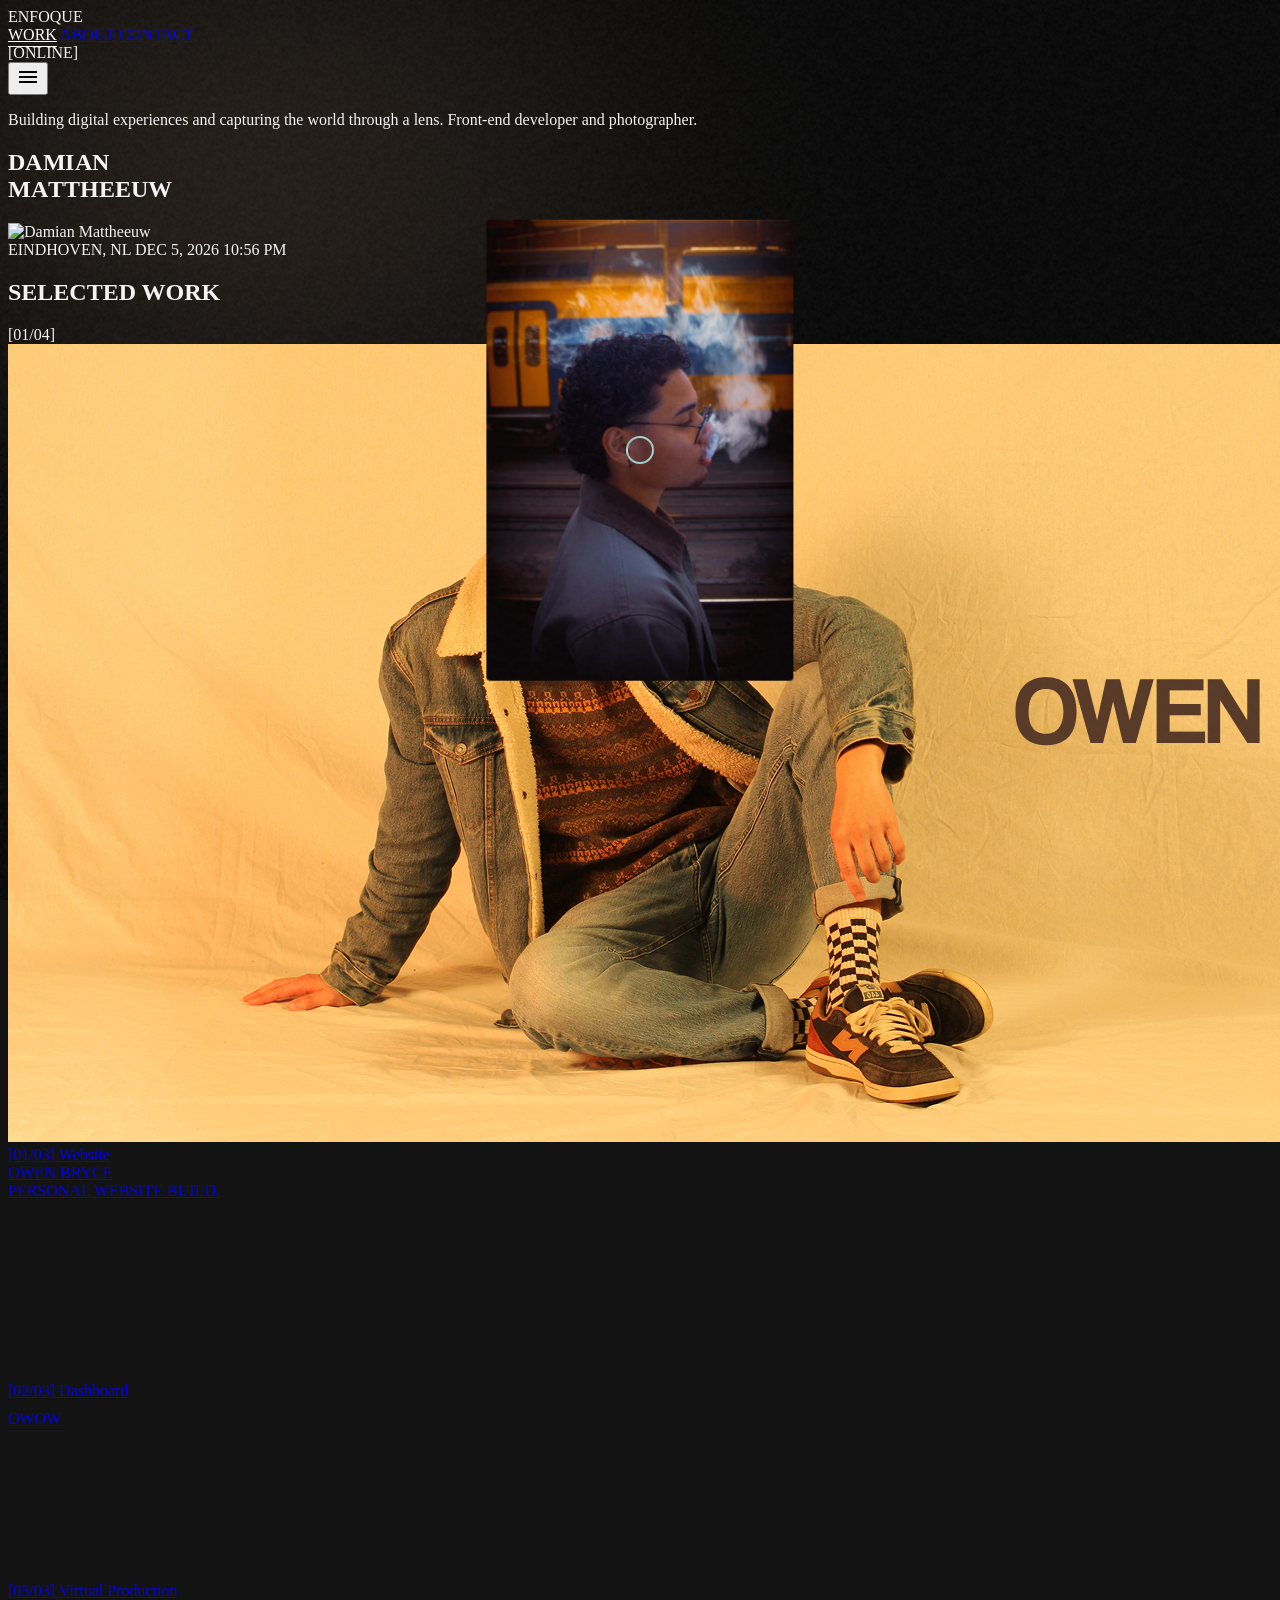
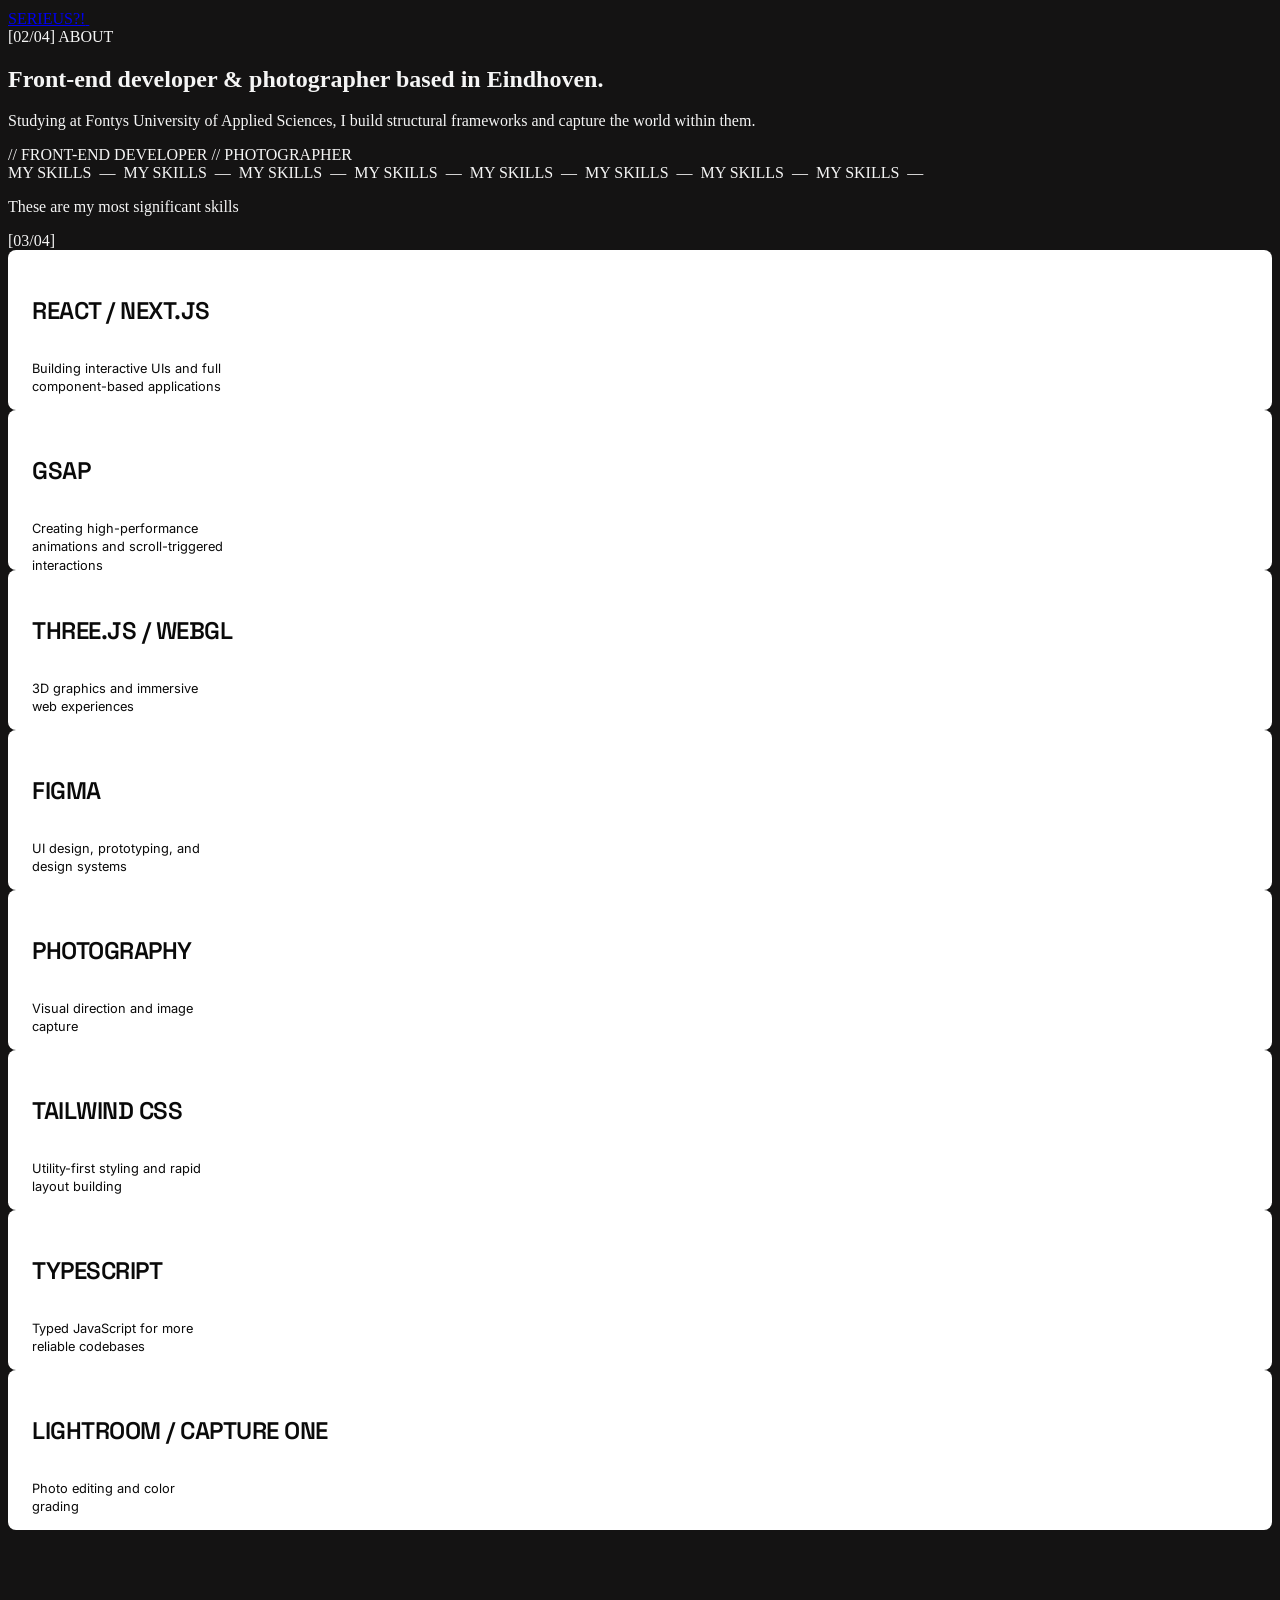
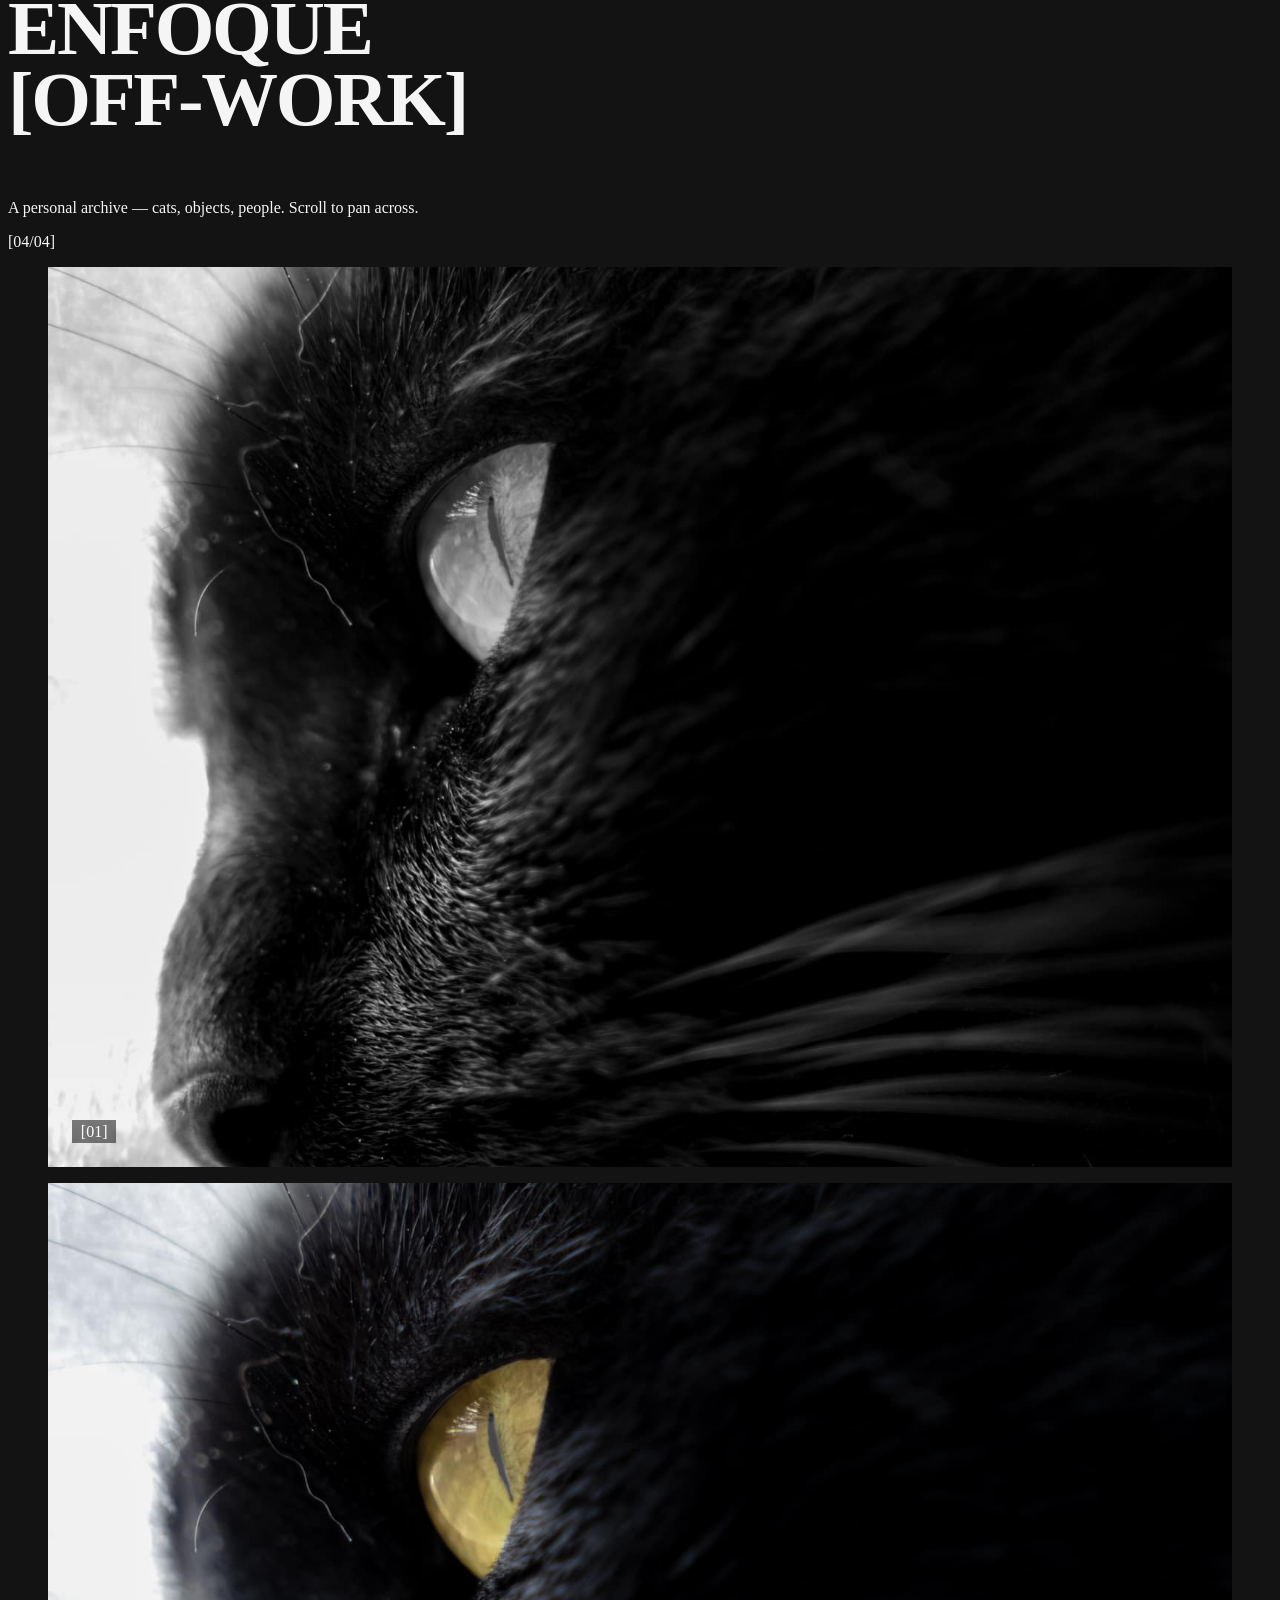
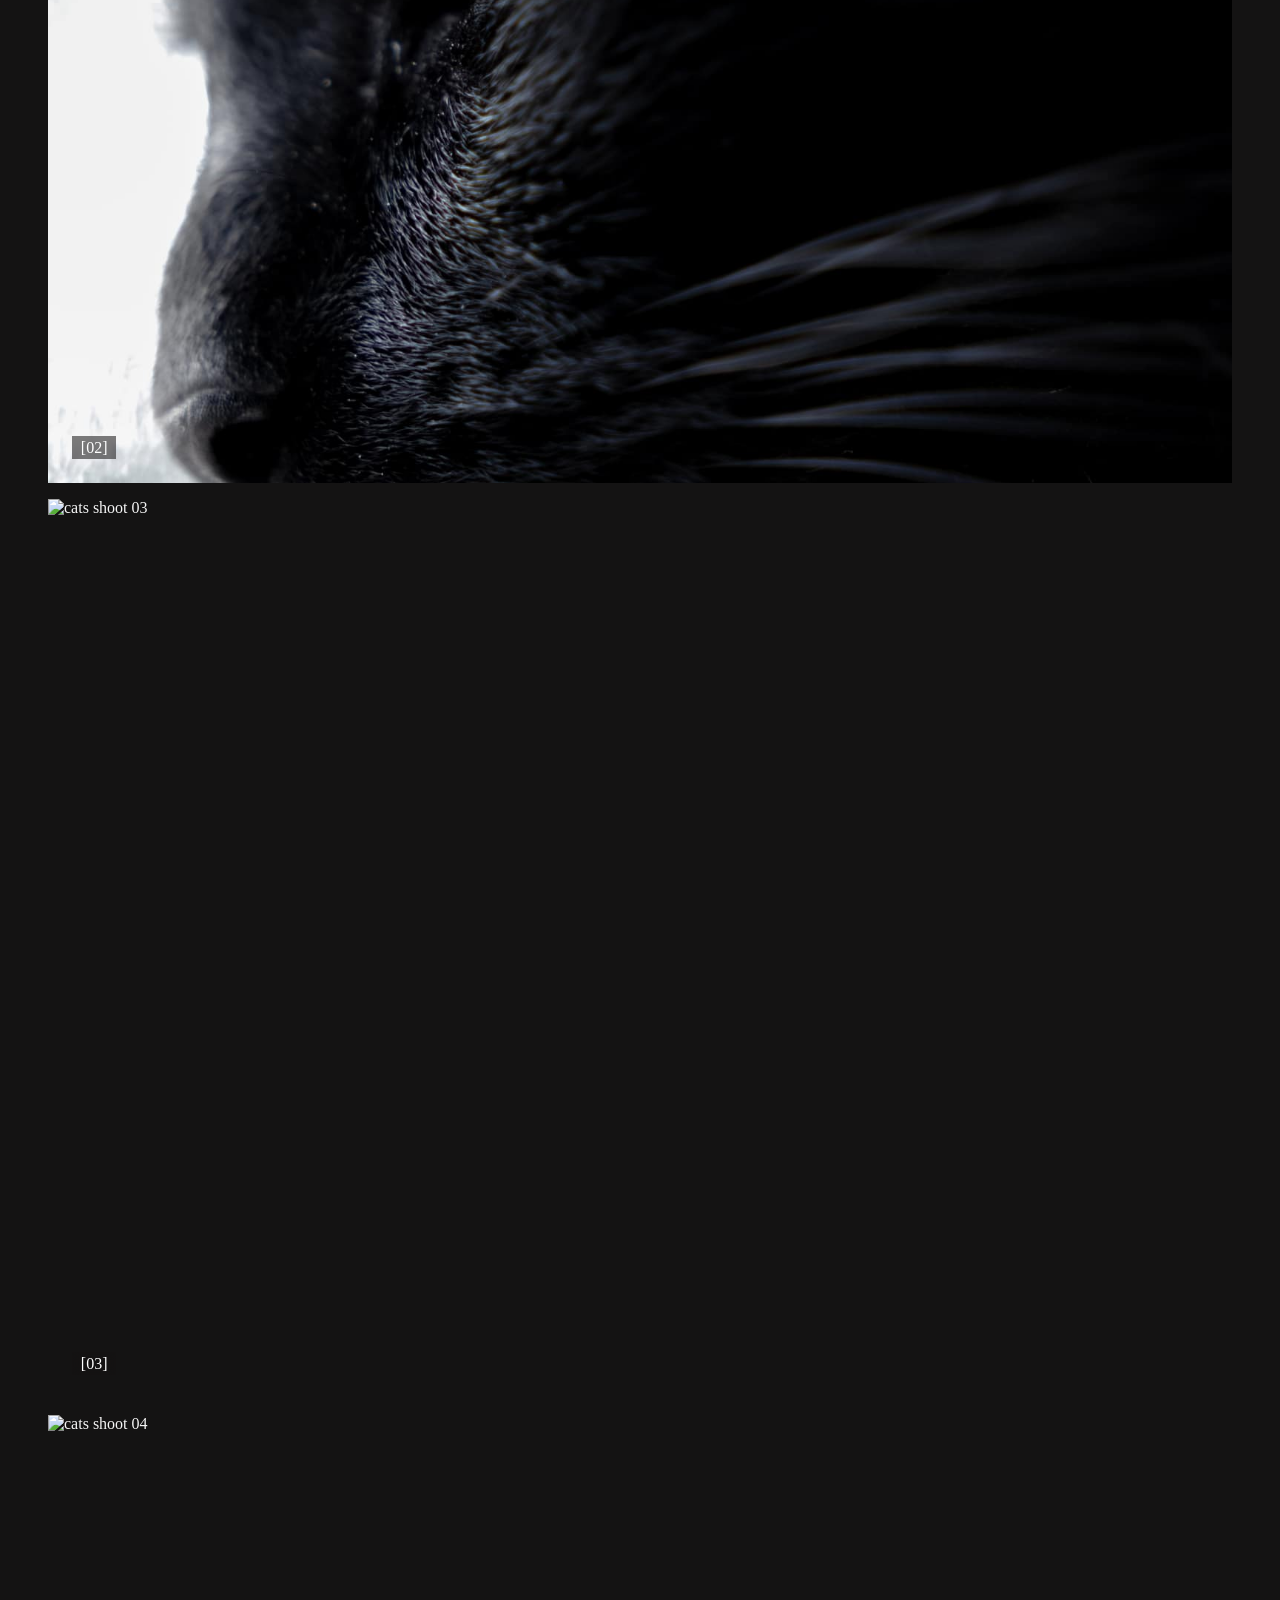
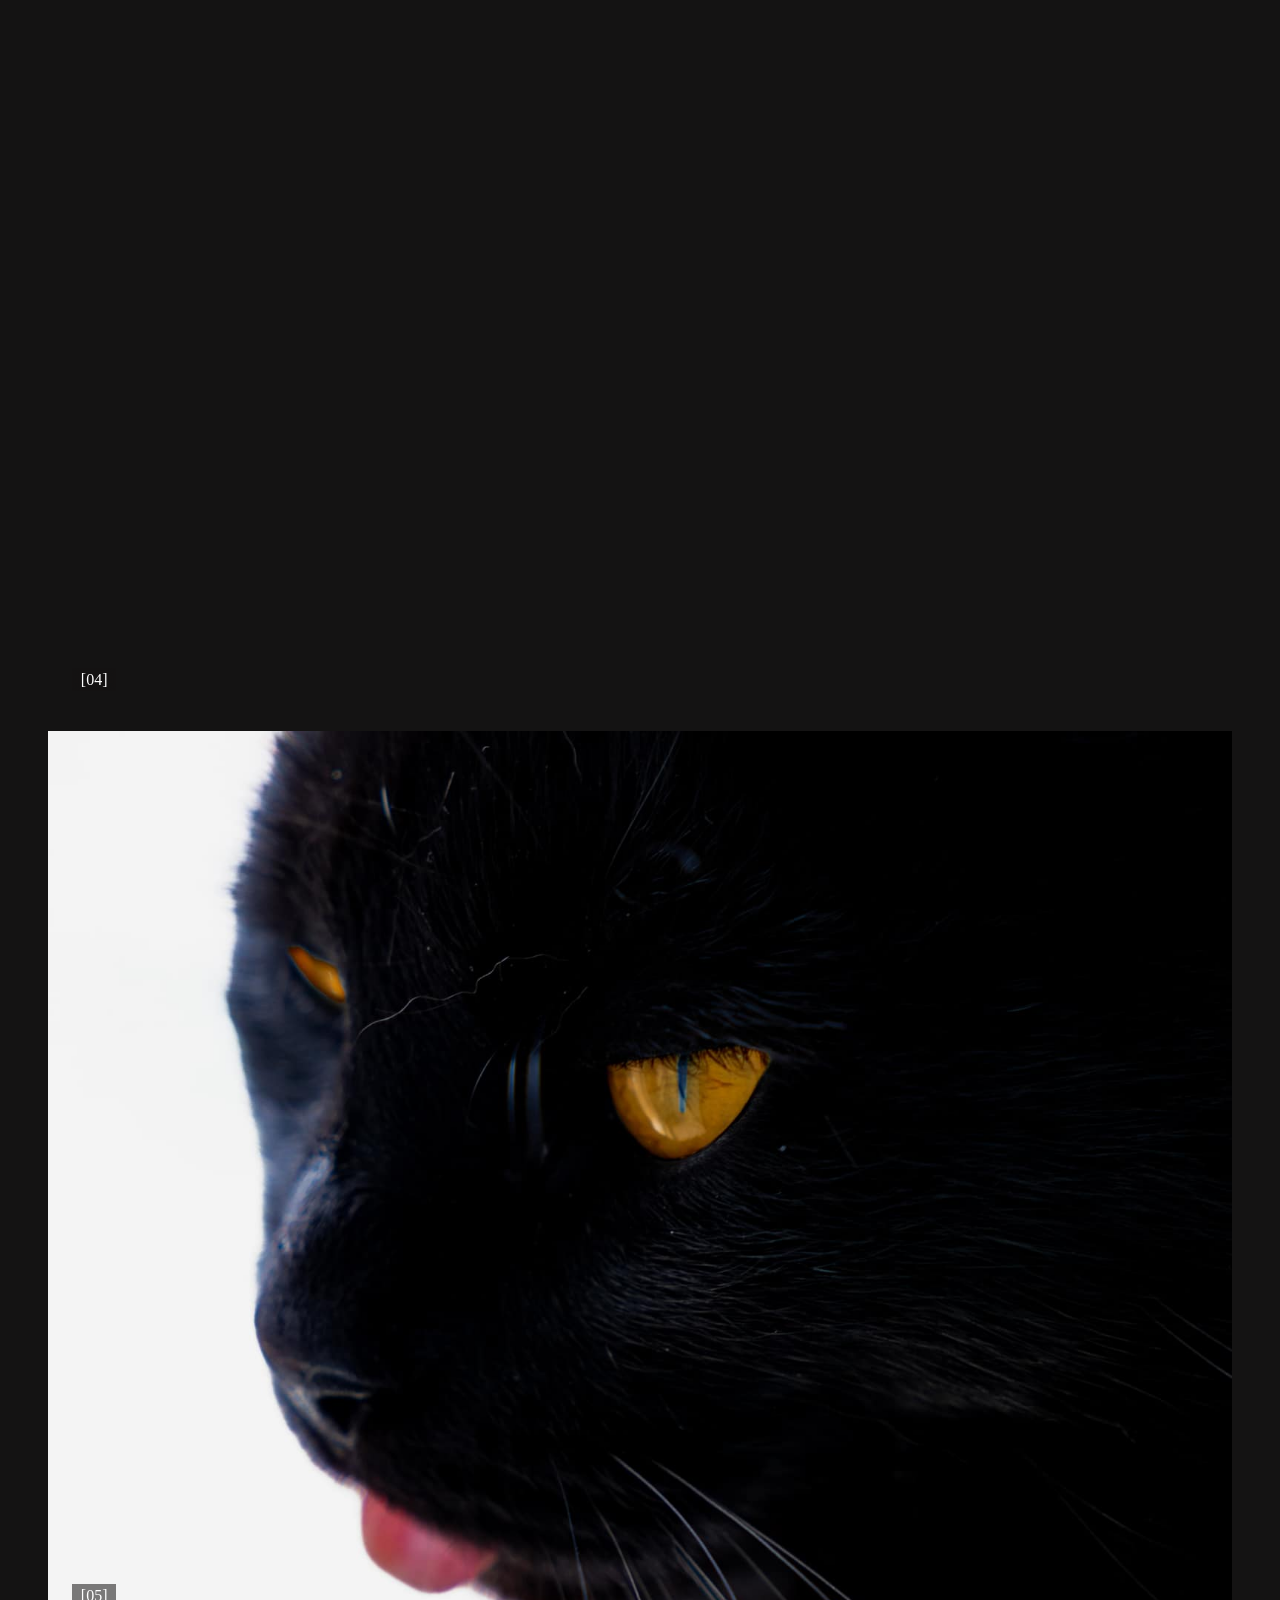
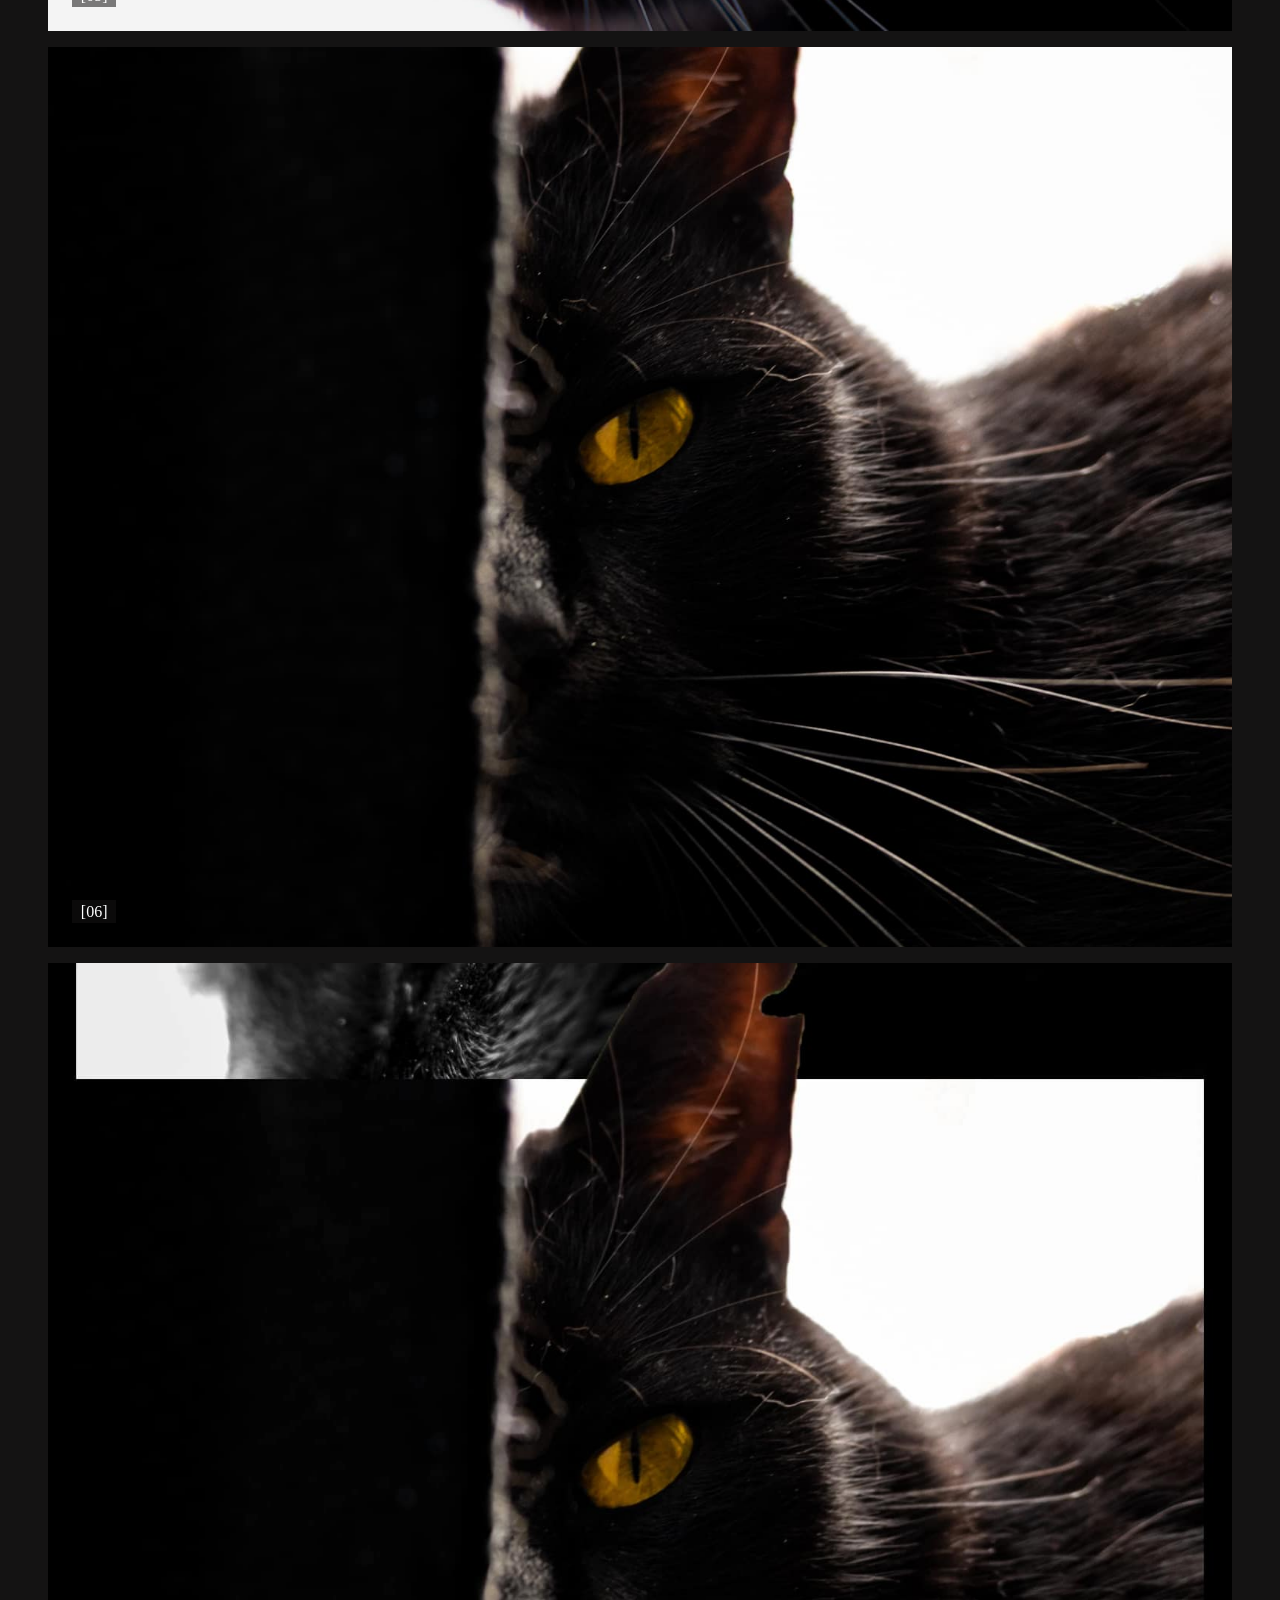
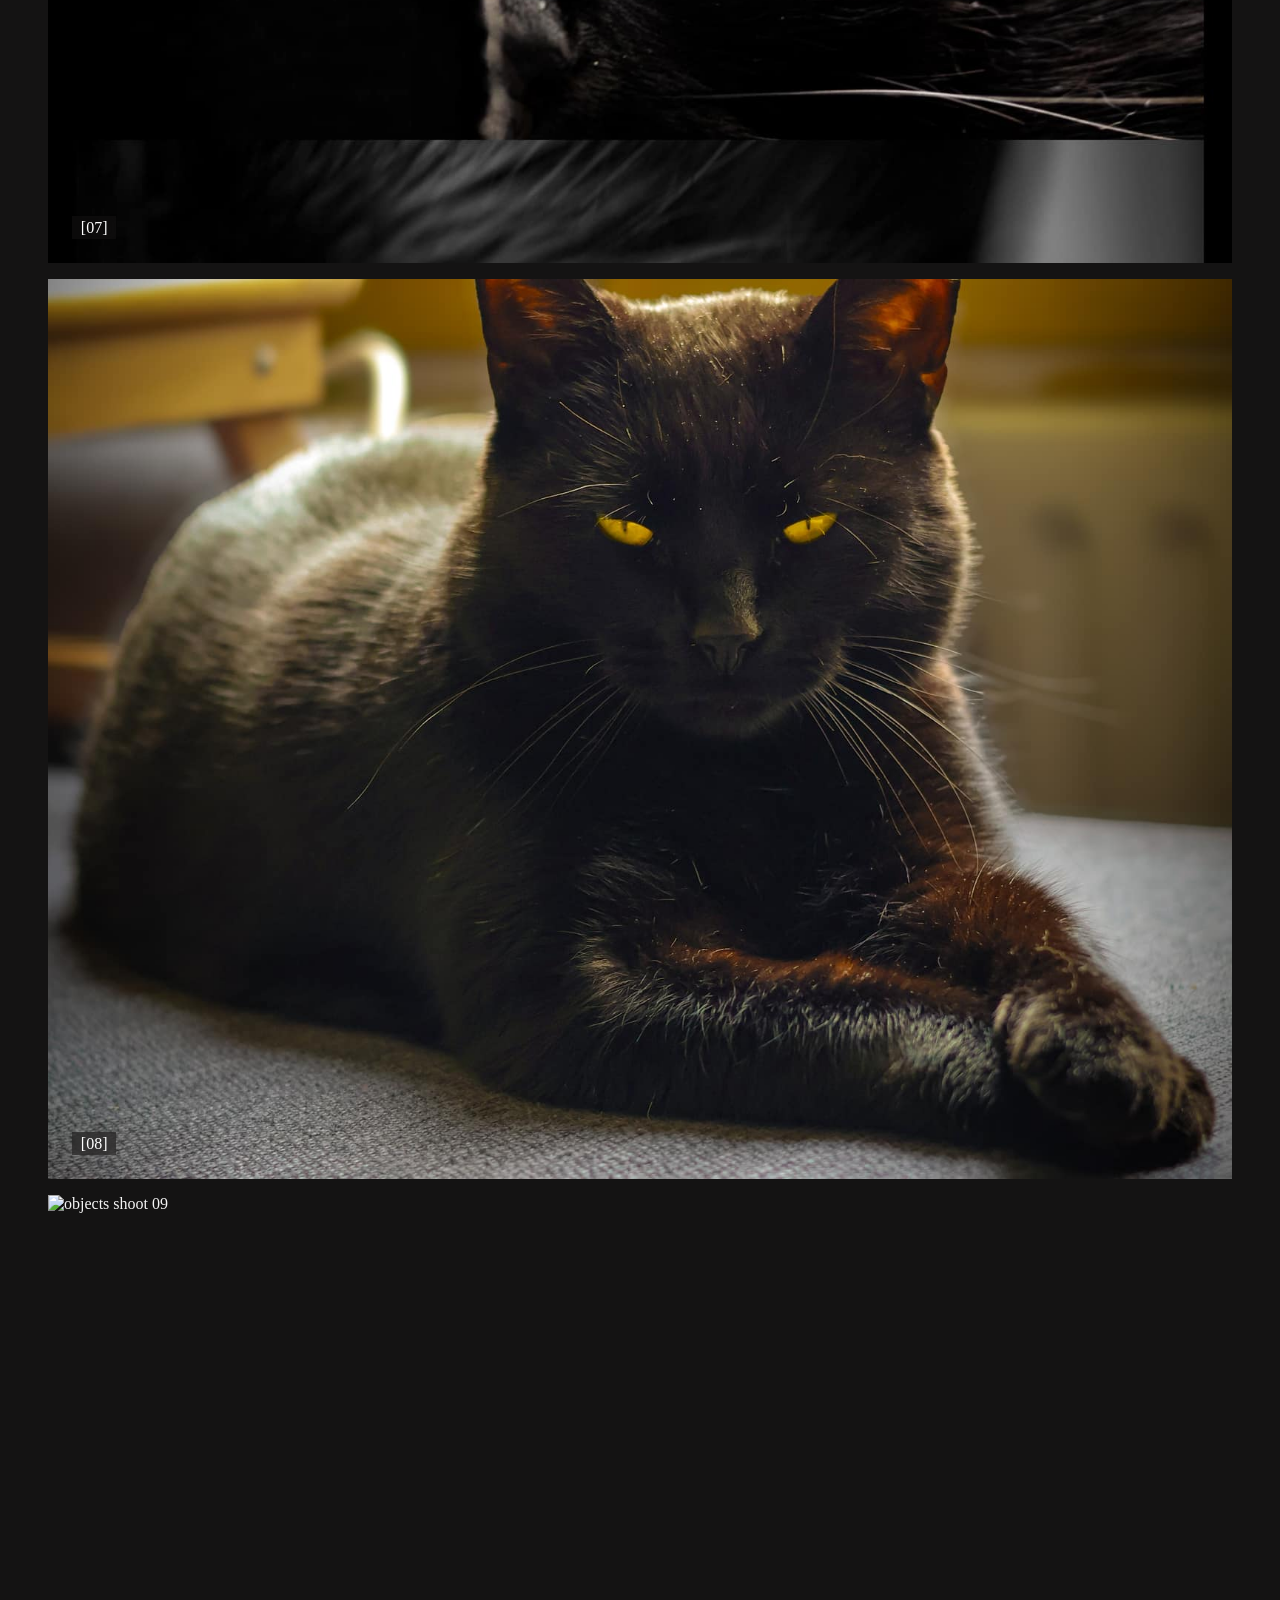
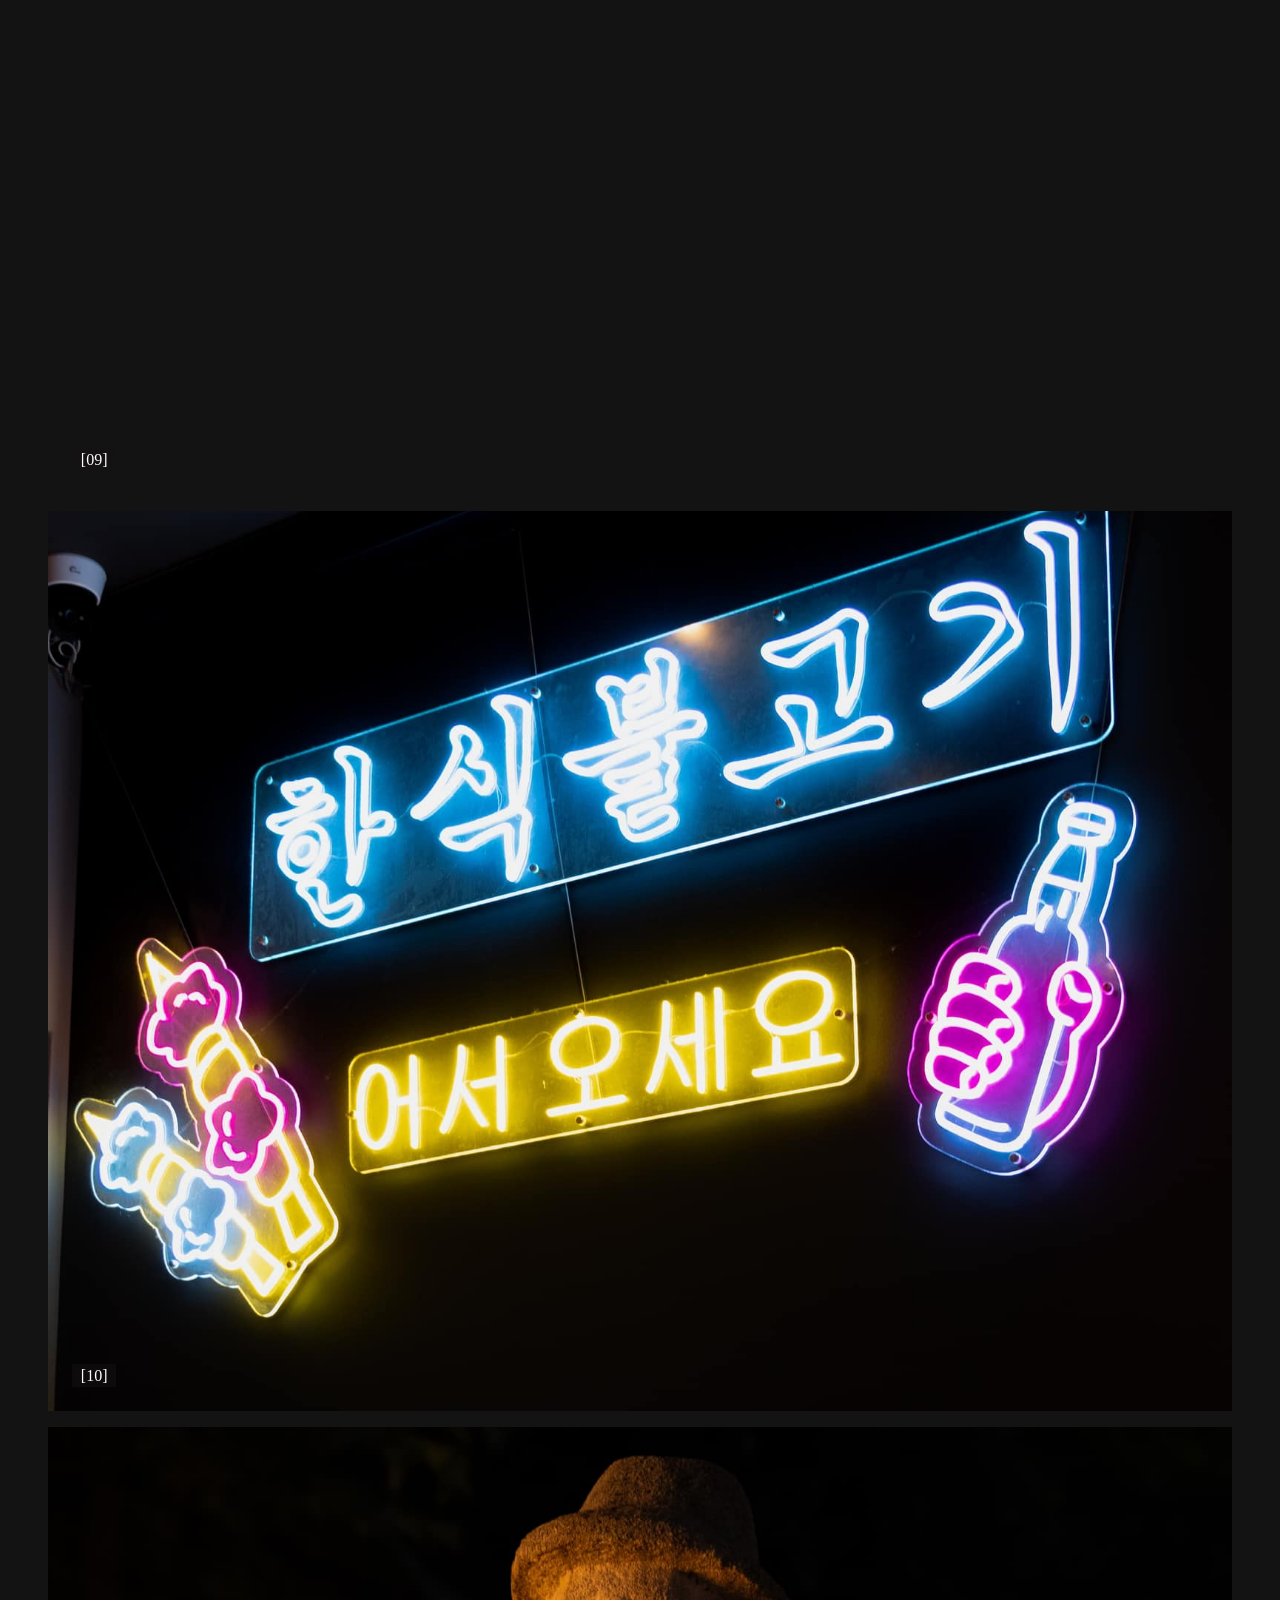
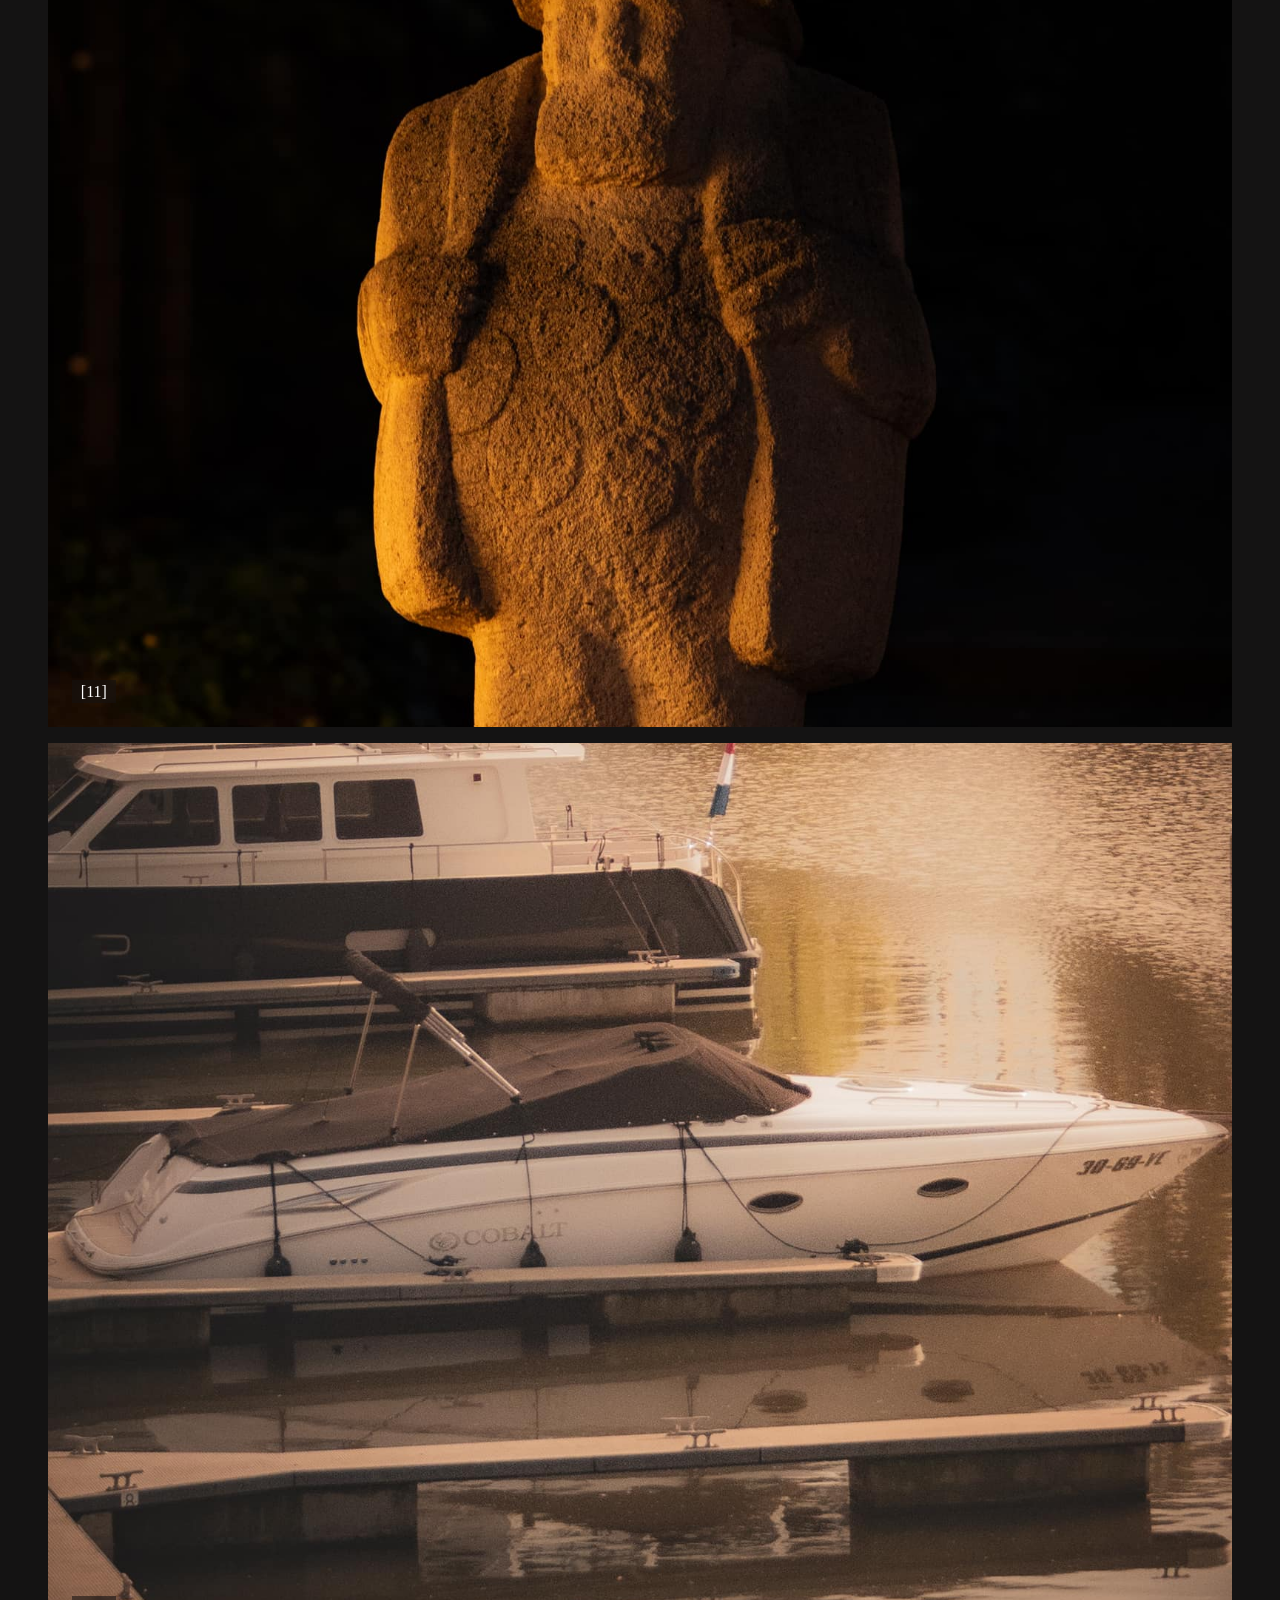
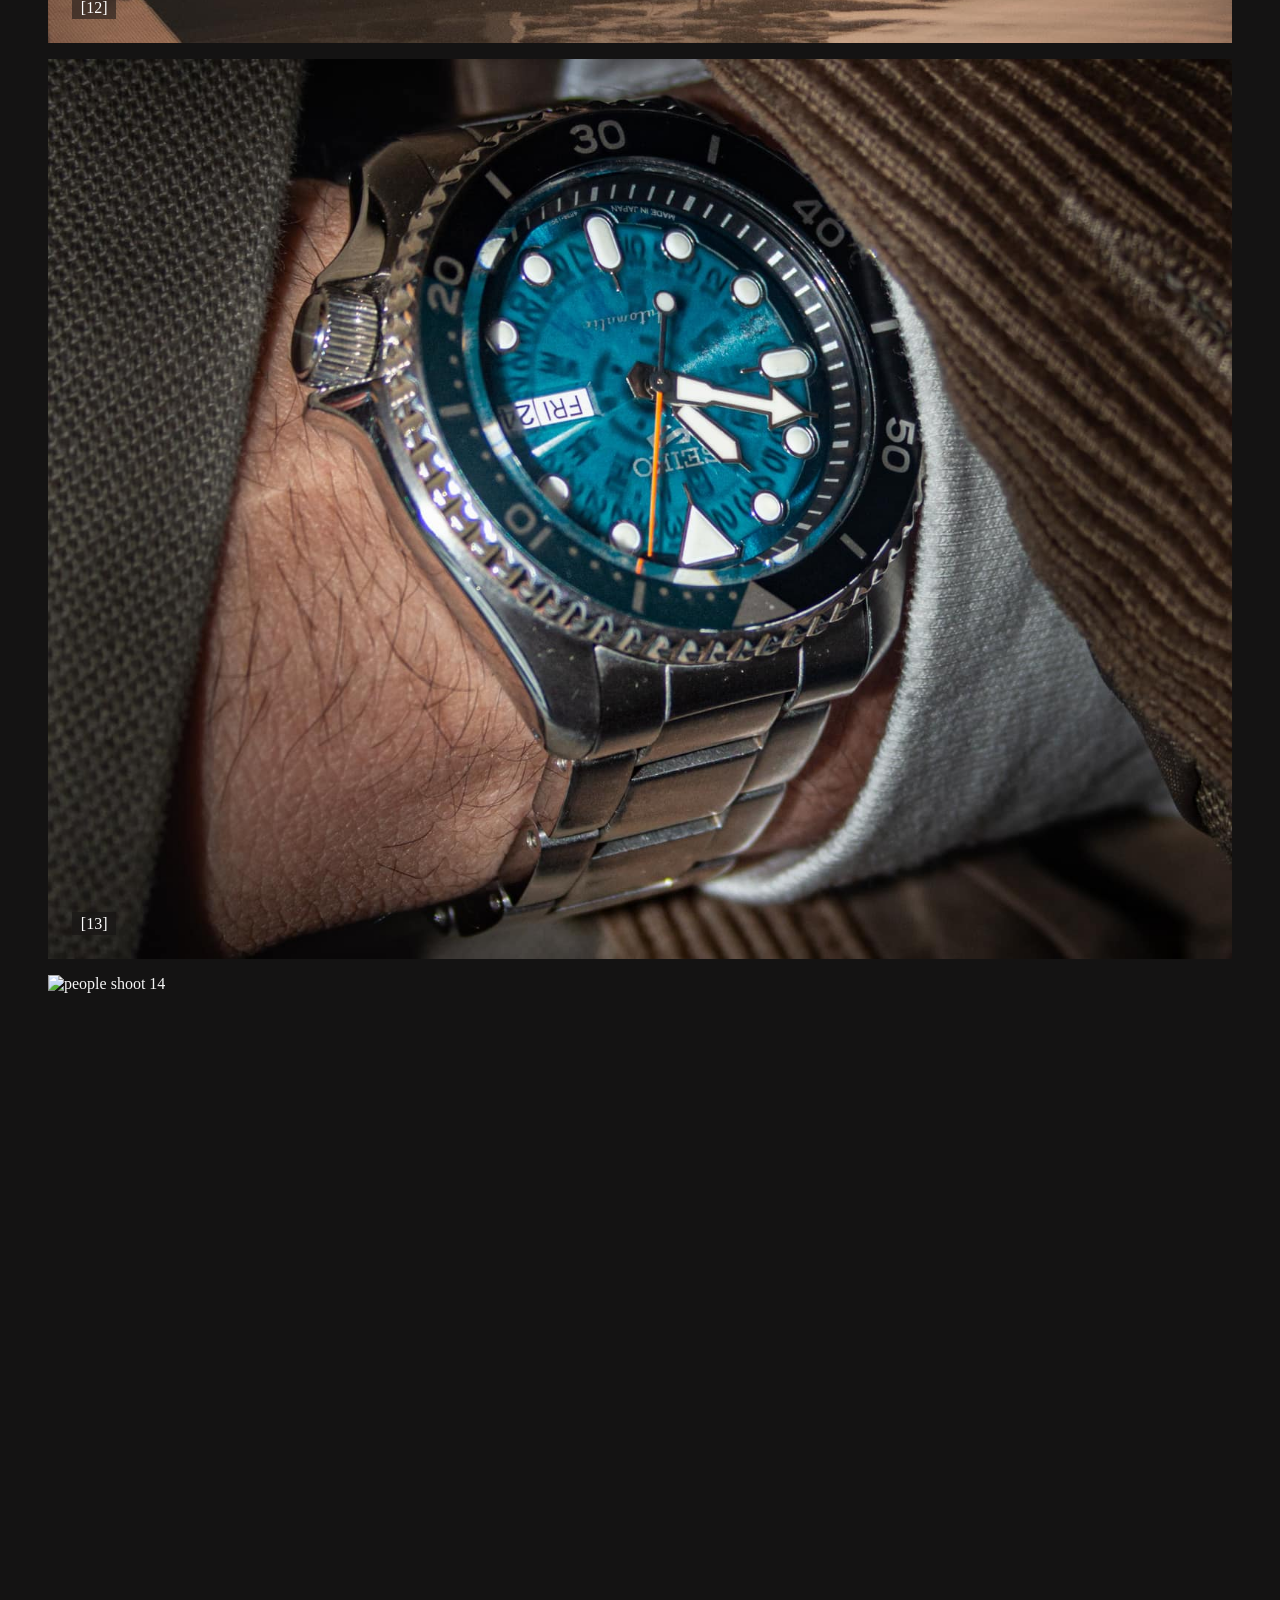
==== commit 2c89a241: "added Mobile responsiveness Cut the 160px section spacing down to 4.5rem on phones, made sure the ho" ====
--- a/index.html
+++ b/index.html
@@ -16,7 +16,7 @@
     />
     <link href="css/styles.css" rel="stylesheet" />
   </head>
-  <body class="bg-background text-on-surface antialiased min-h-screen flex flex-col relative">
+  <body class="bg-background text-on-surface antialiased min-h-screen flex flex-col relative overflow-x-hidden">
     <canvas id="shader-bg"></canvas>
     <div class="film-grain"></div>
     <div class="custom-cursor" id="custom-cursor"></div>
--- a/css/styles.css
+++ b/css/styles.css
@@ -509,19 +509,21 @@
 
 /* Mobile: drop the pin/horizontal mechanic and stack photos vertically */
 @media (max-width: 767px) {
+  /* !important because these override Tailwind utilities (flex / h-screen /
+     overflow-hidden) that otherwise win on source order at runtime. */
   .offwork__pin {
-    display: block;
-    height: auto;
-    overflow: visible;
+    display: block !important;
+    height: auto !important;
+    overflow: visible !important;
   }
   .offwork__left {
-    width: 100%;
-    border-right: 0;
+    width: 100% !important;
+    border-right: 0 !important;
     border-bottom: 1px solid #262626;
   }
   .offwork__track {
     flex-direction: column;
-    height: auto;
+    height: auto !important;
     transform: none !important; /* clear any inline GSAP transform */
   }
   .offwork__item {
@@ -530,3 +532,19 @@
     height: 70vh;
   }
 }
+
+/* ============================================================ */
+/* Mobile spacing — the 160px section gap is too tall on phones */
+/* ============================================================ */
+@media (max-width: 767px) {
+  .py-section-gap {
+    padding-top: 4.5rem !important;
+    padding-bottom: 4.5rem !important;
+  }
+  .pt-section-gap {
+    padding-top: 4.5rem !important;
+  }
+  .pb-section-gap {
+    padding-bottom: 4.5rem !important;
+  }
+}
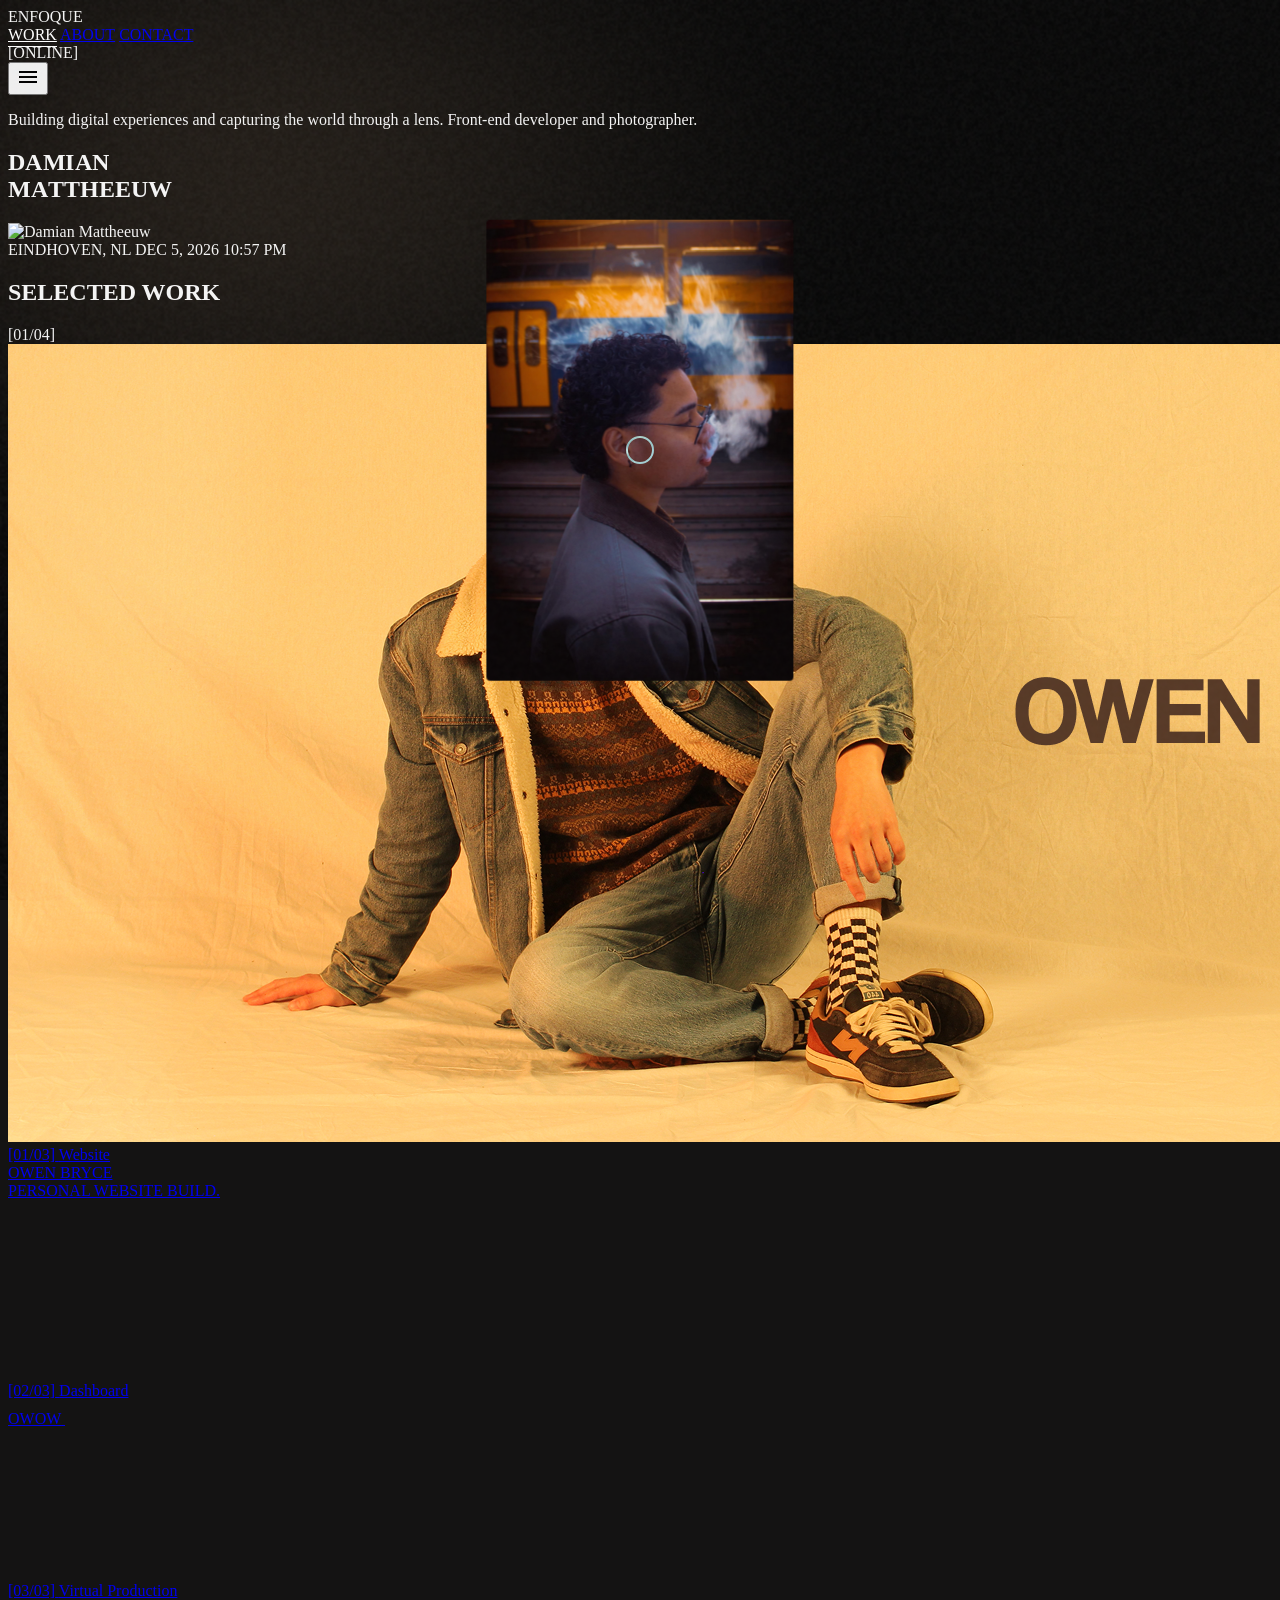
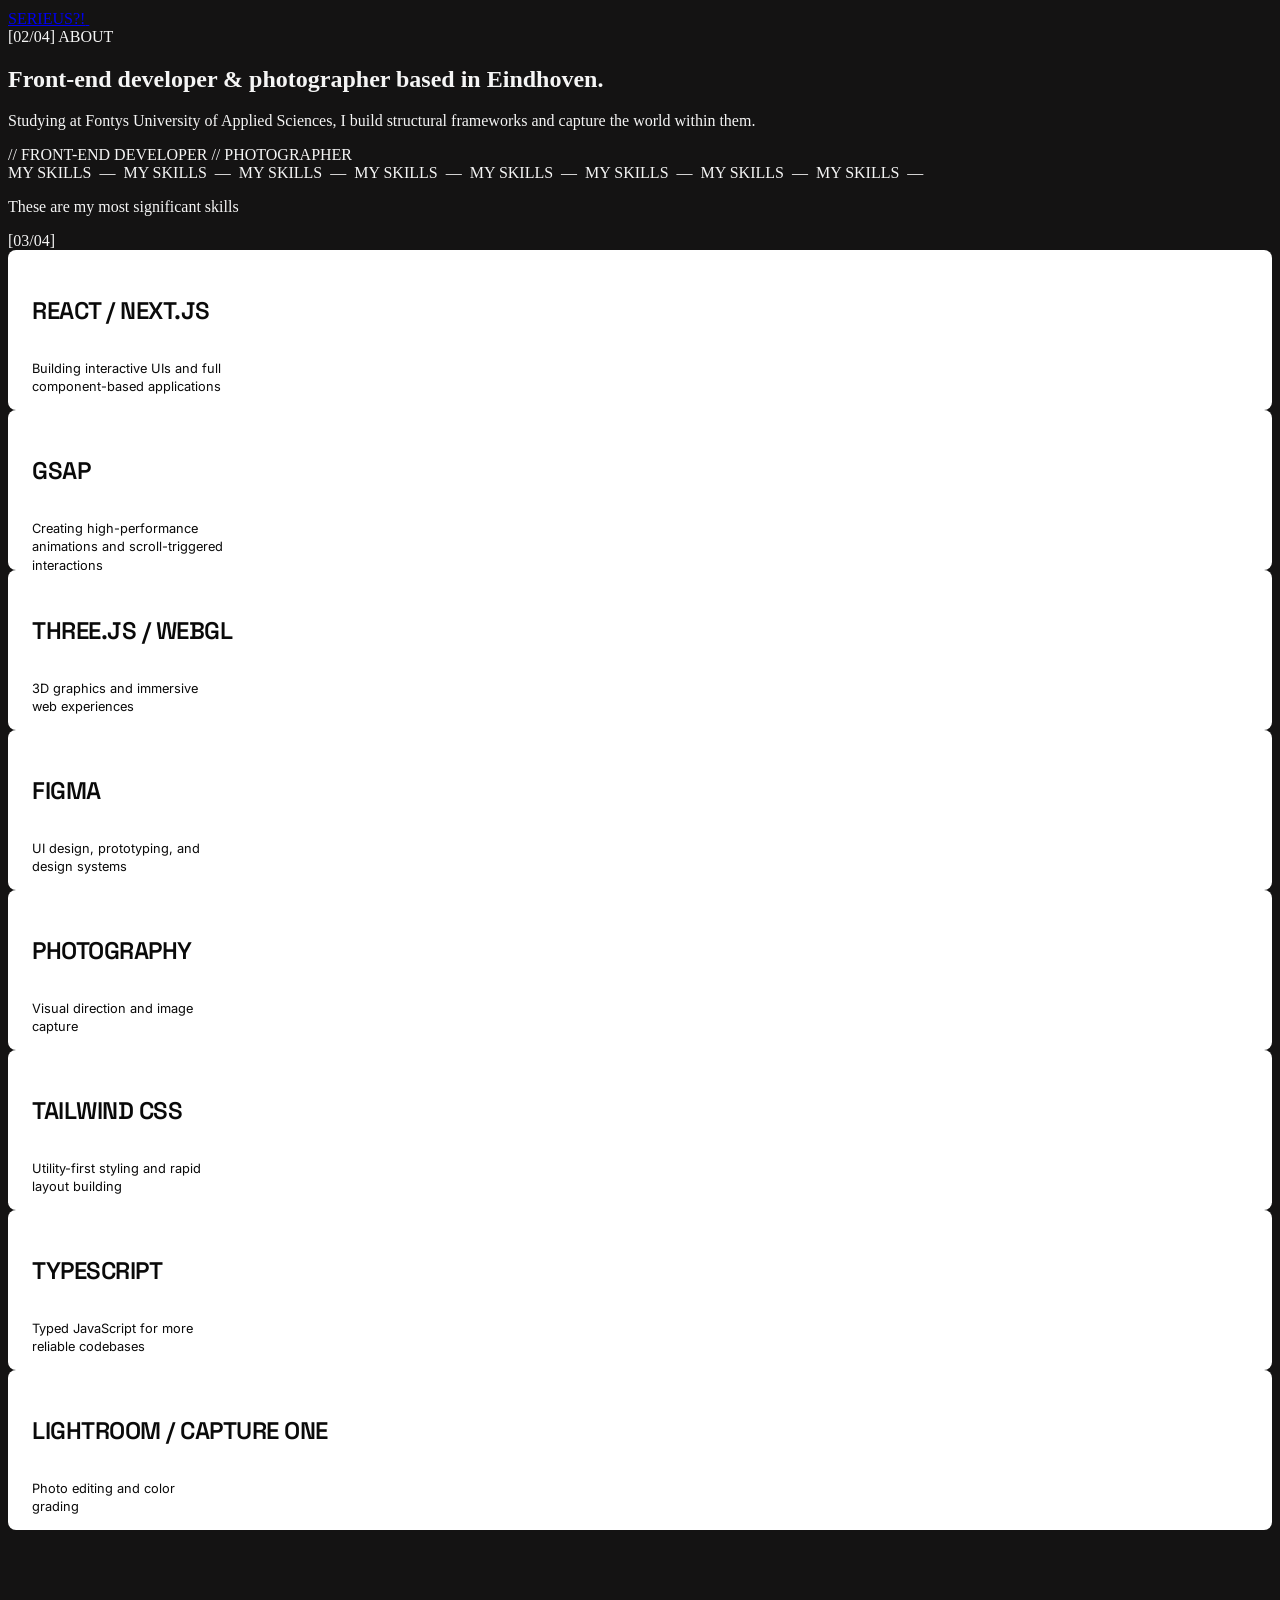
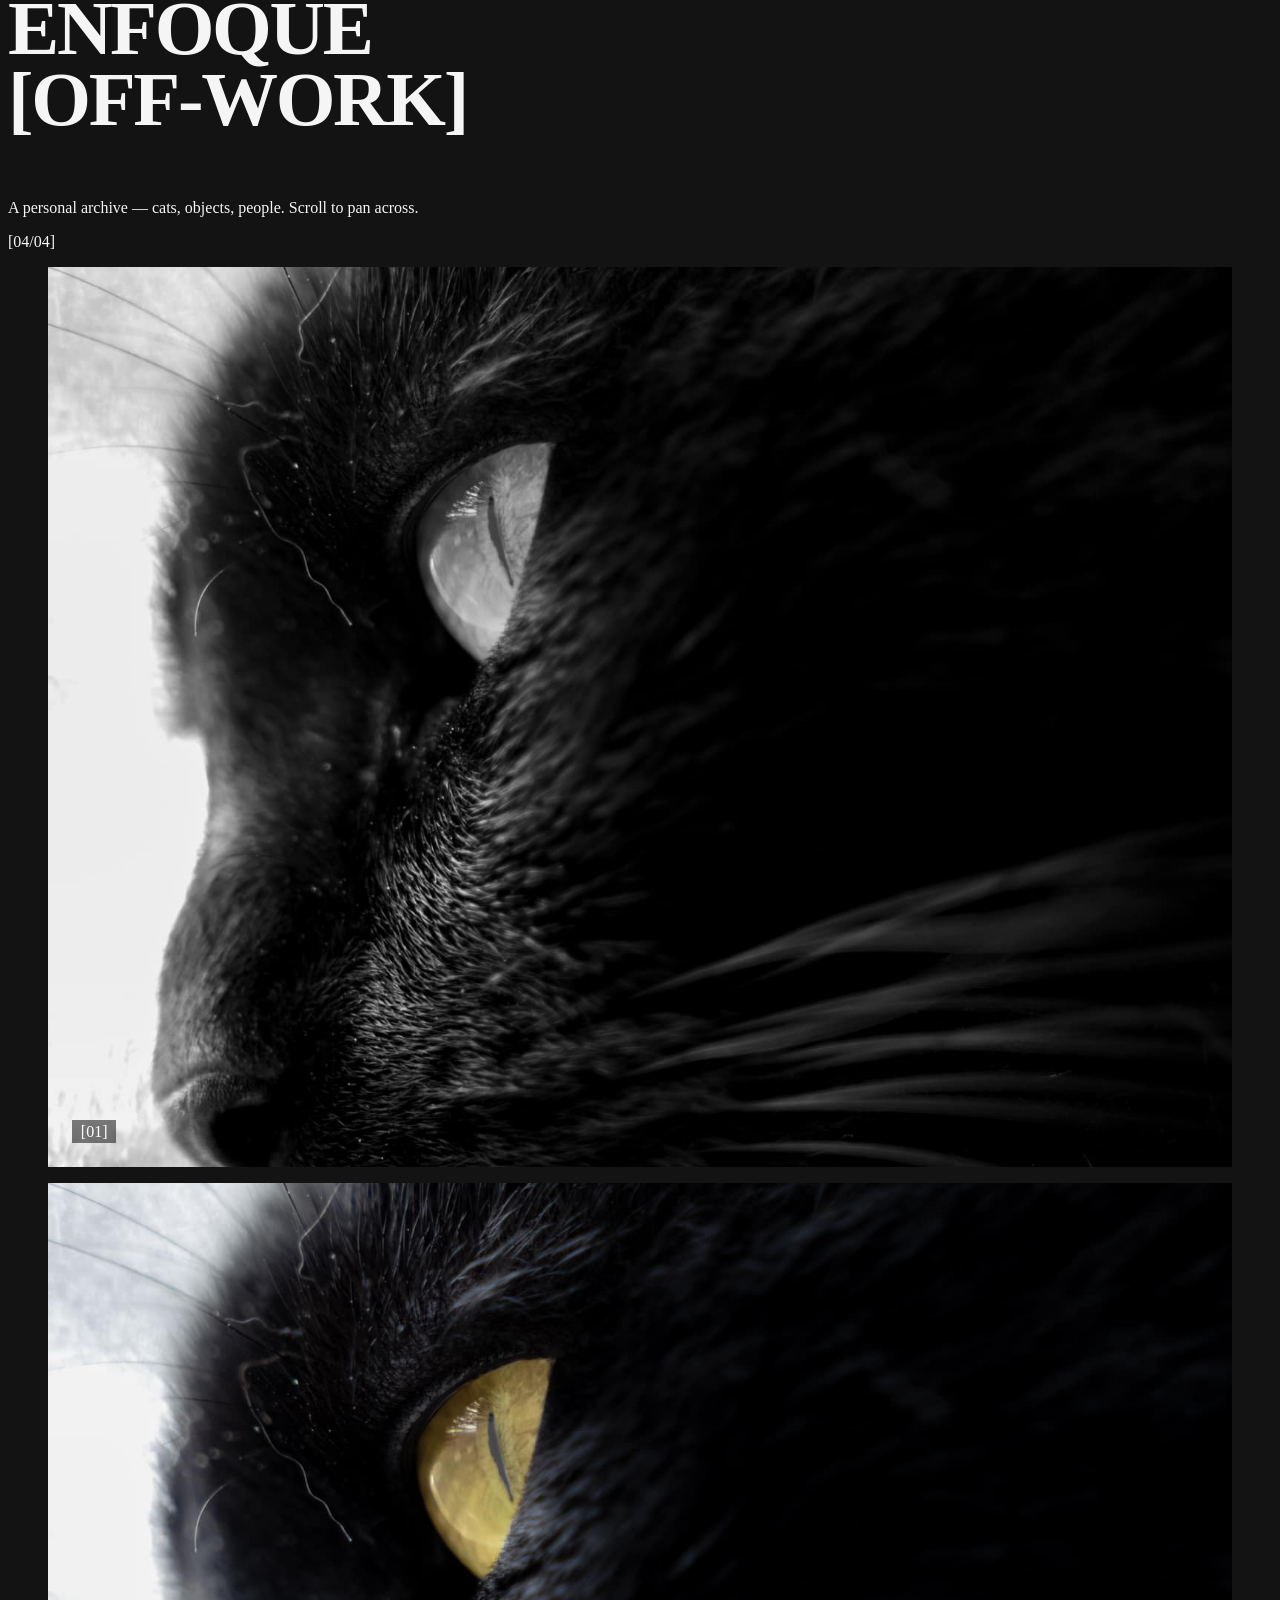
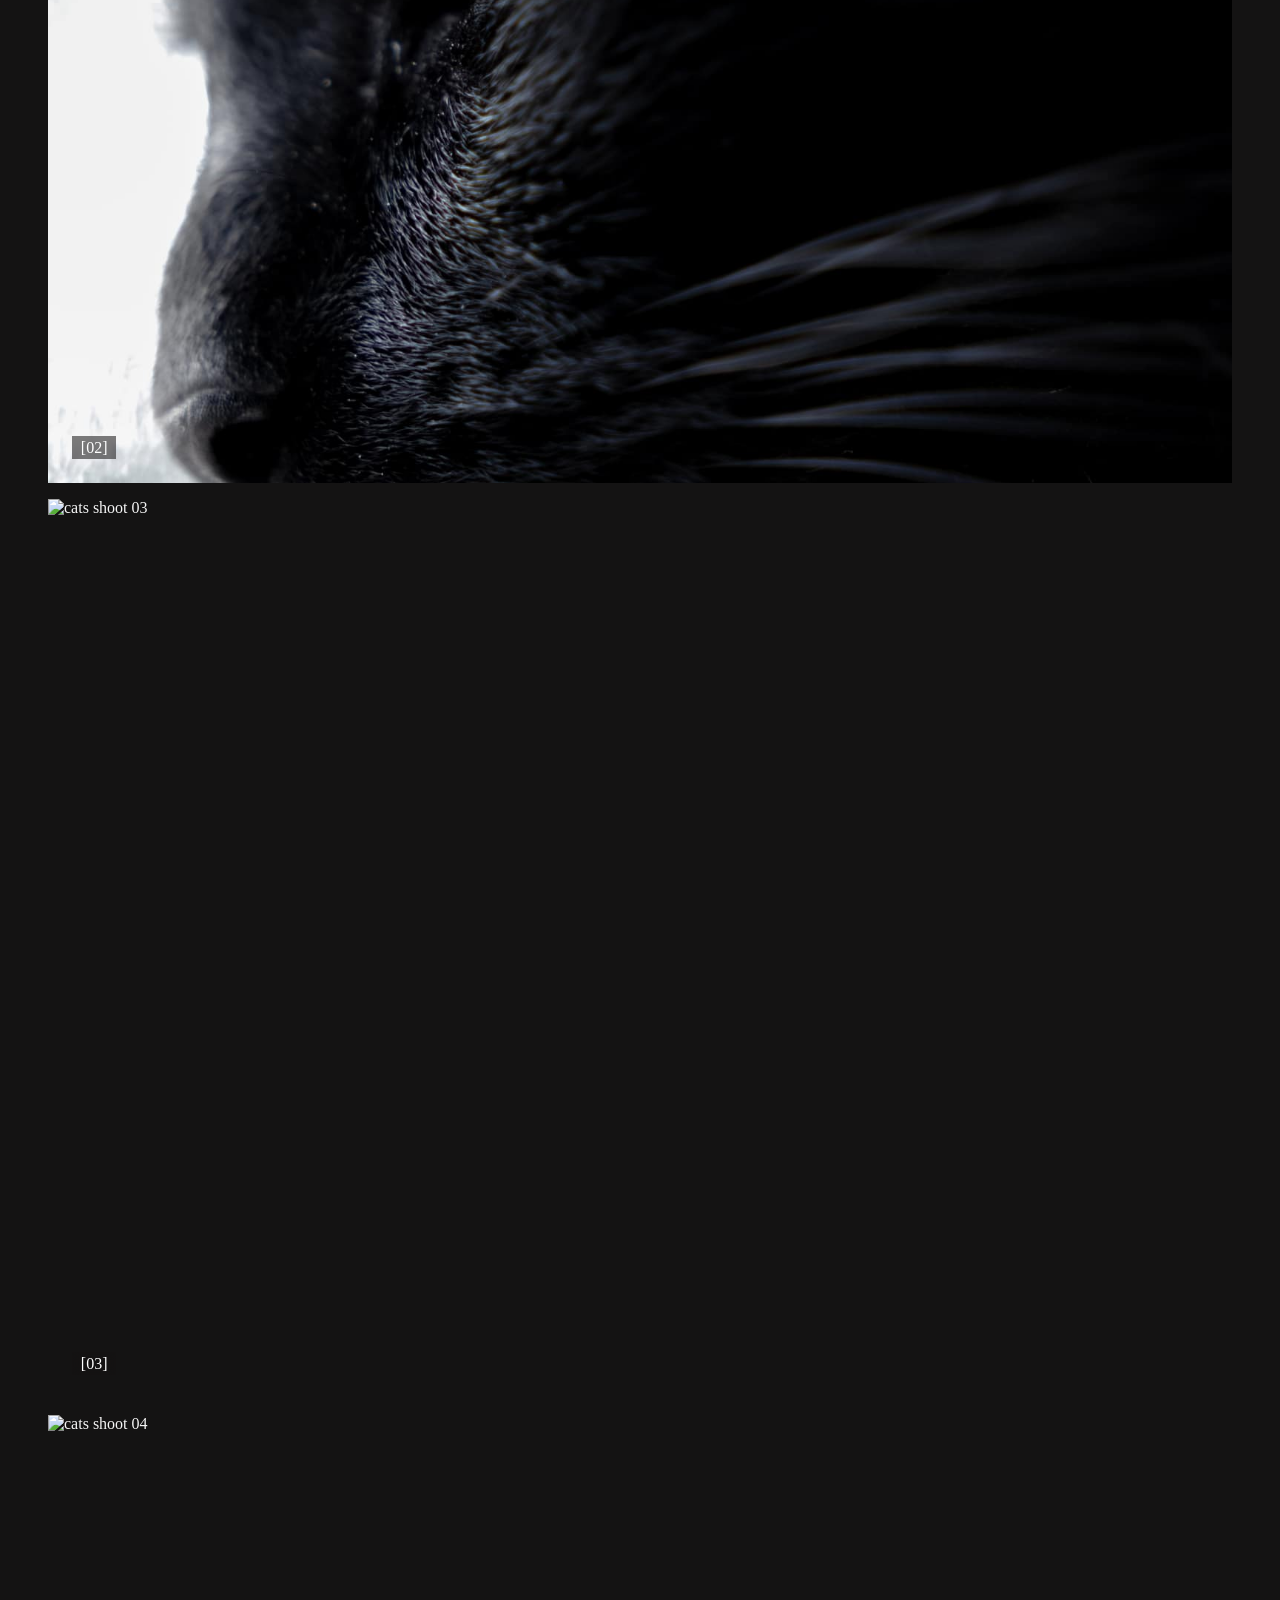
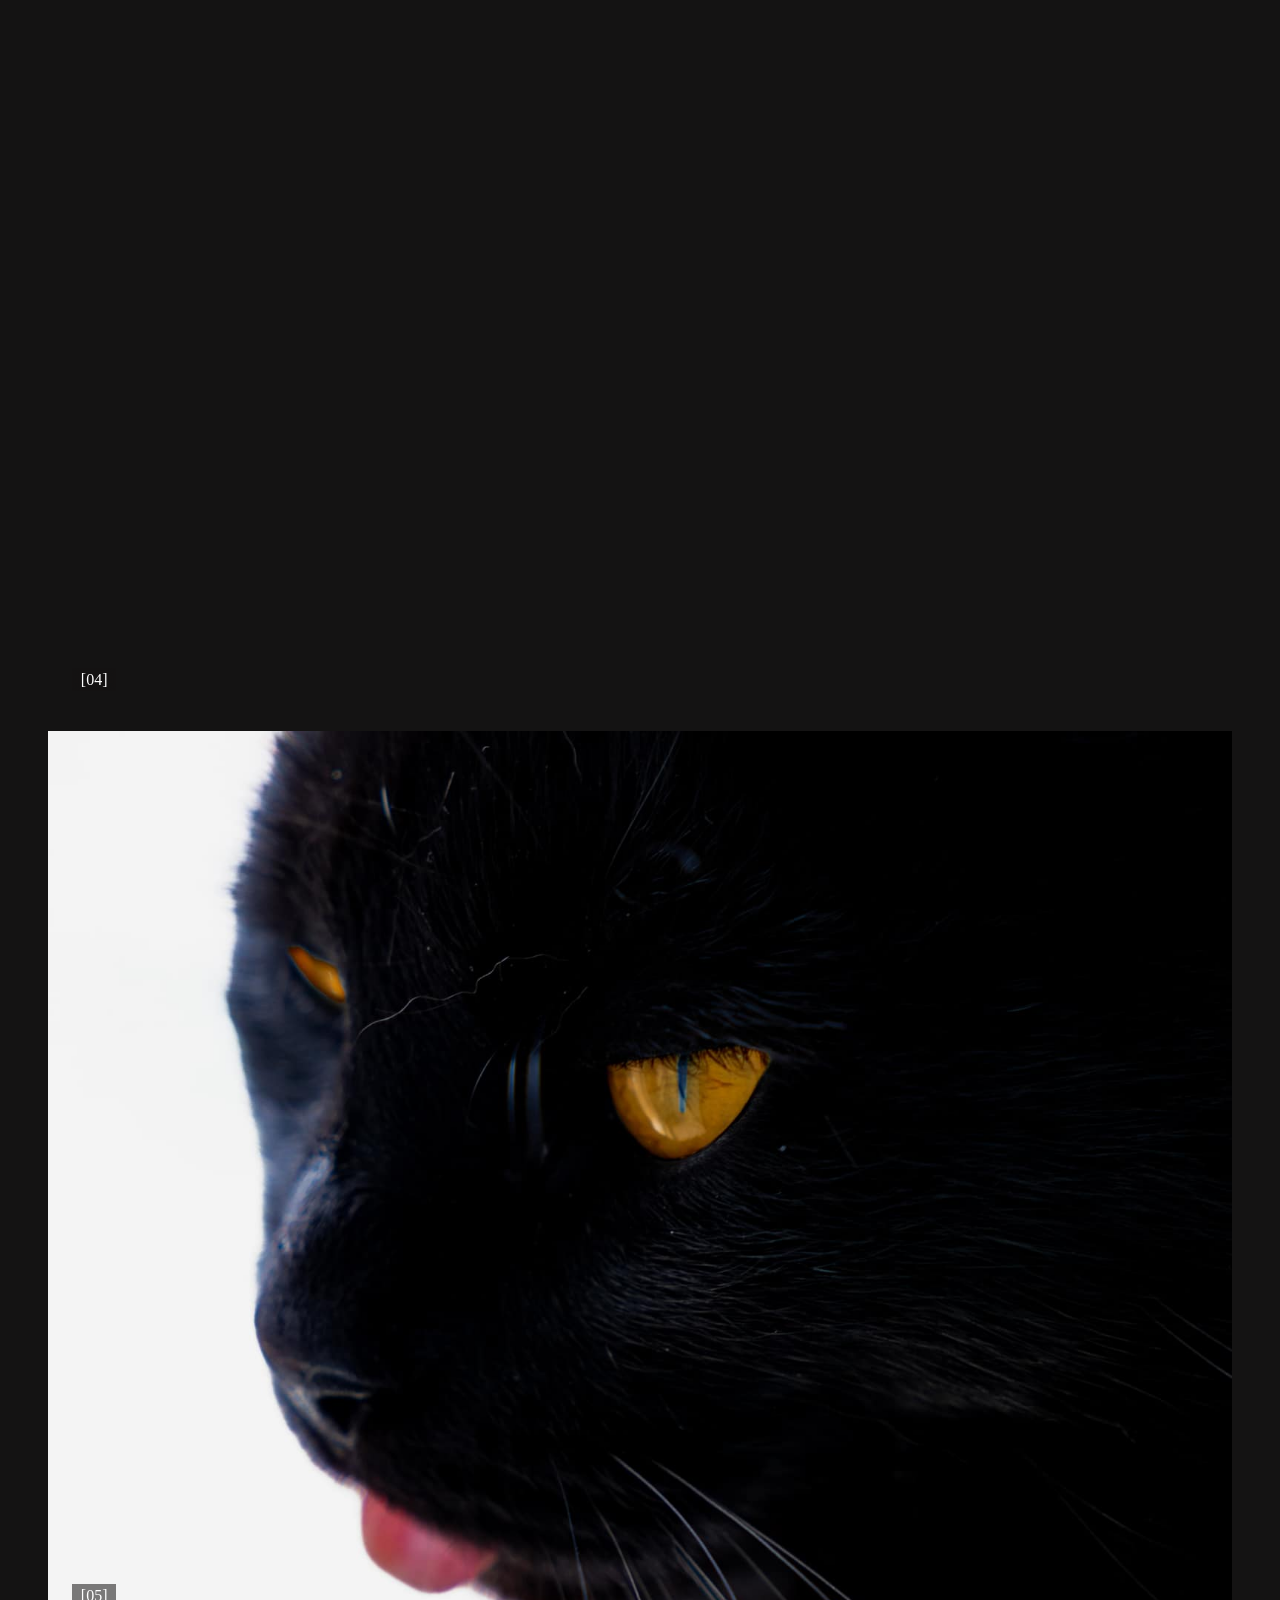
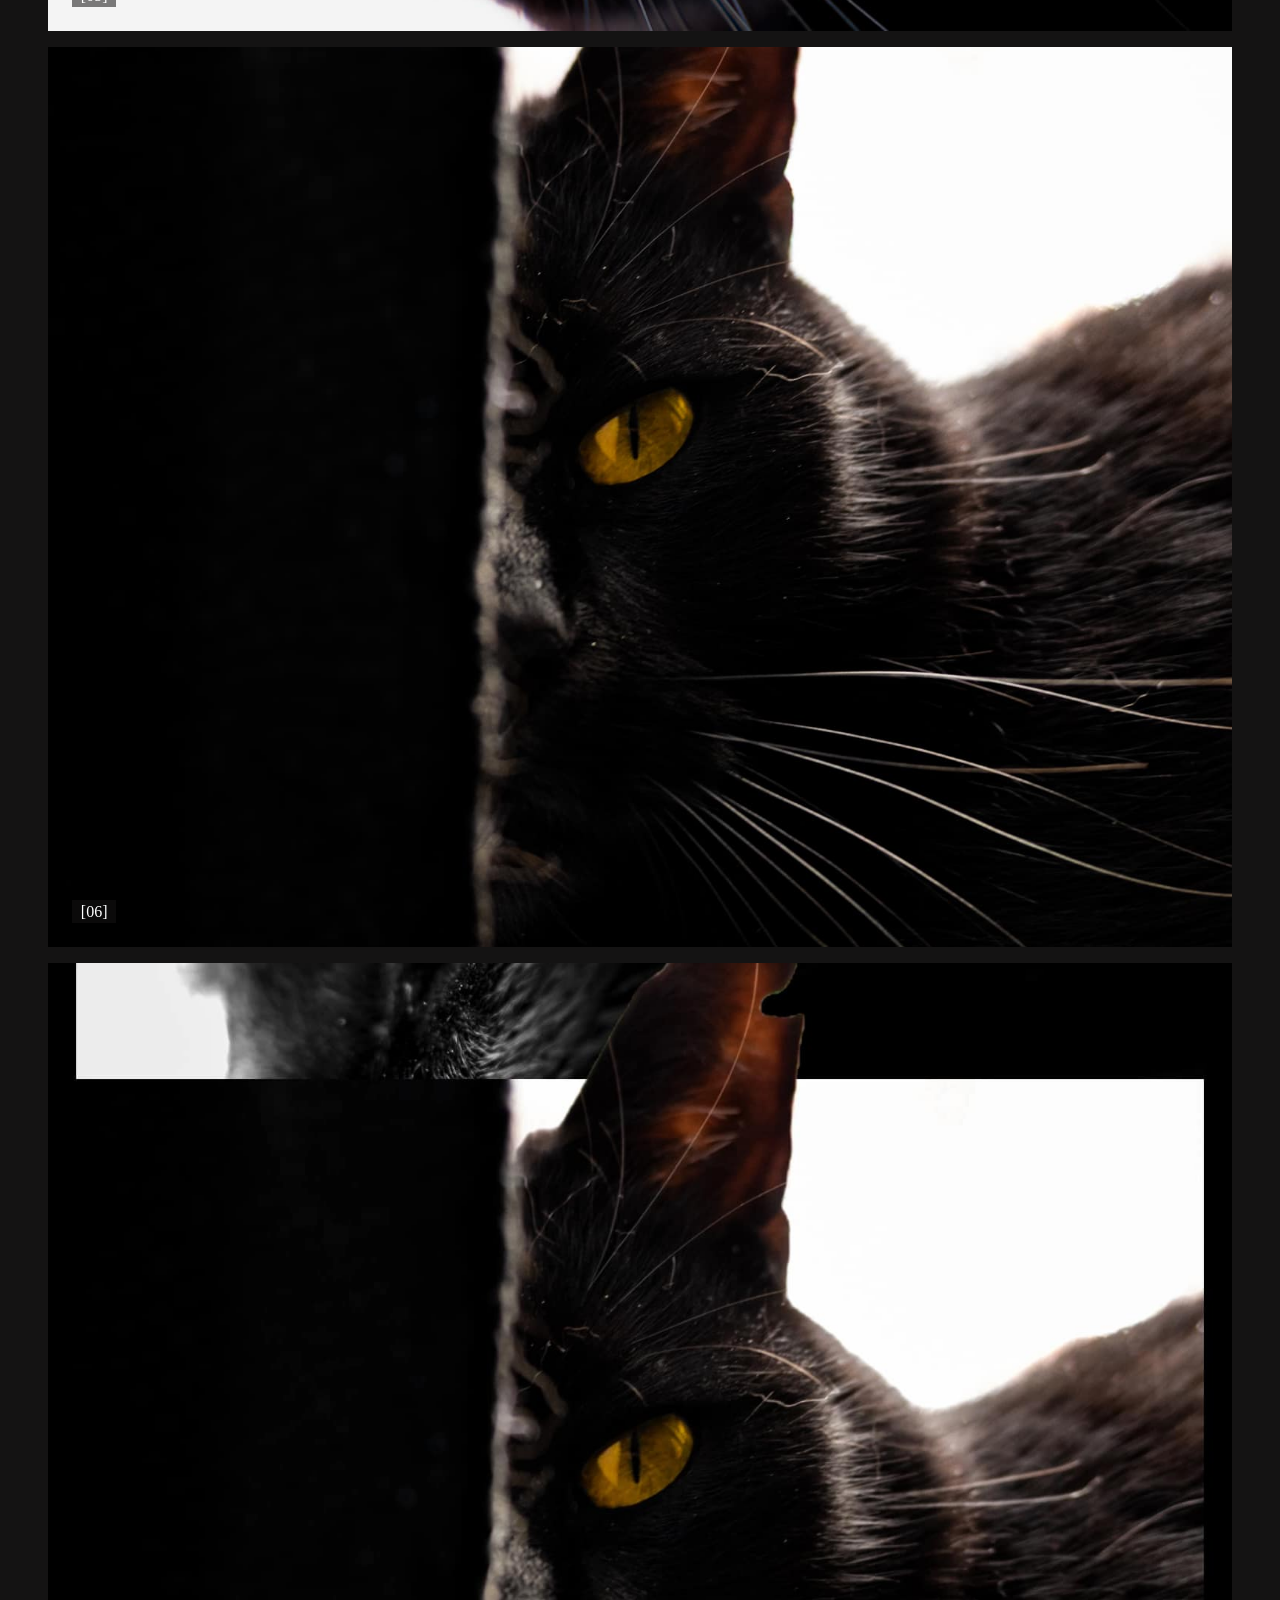
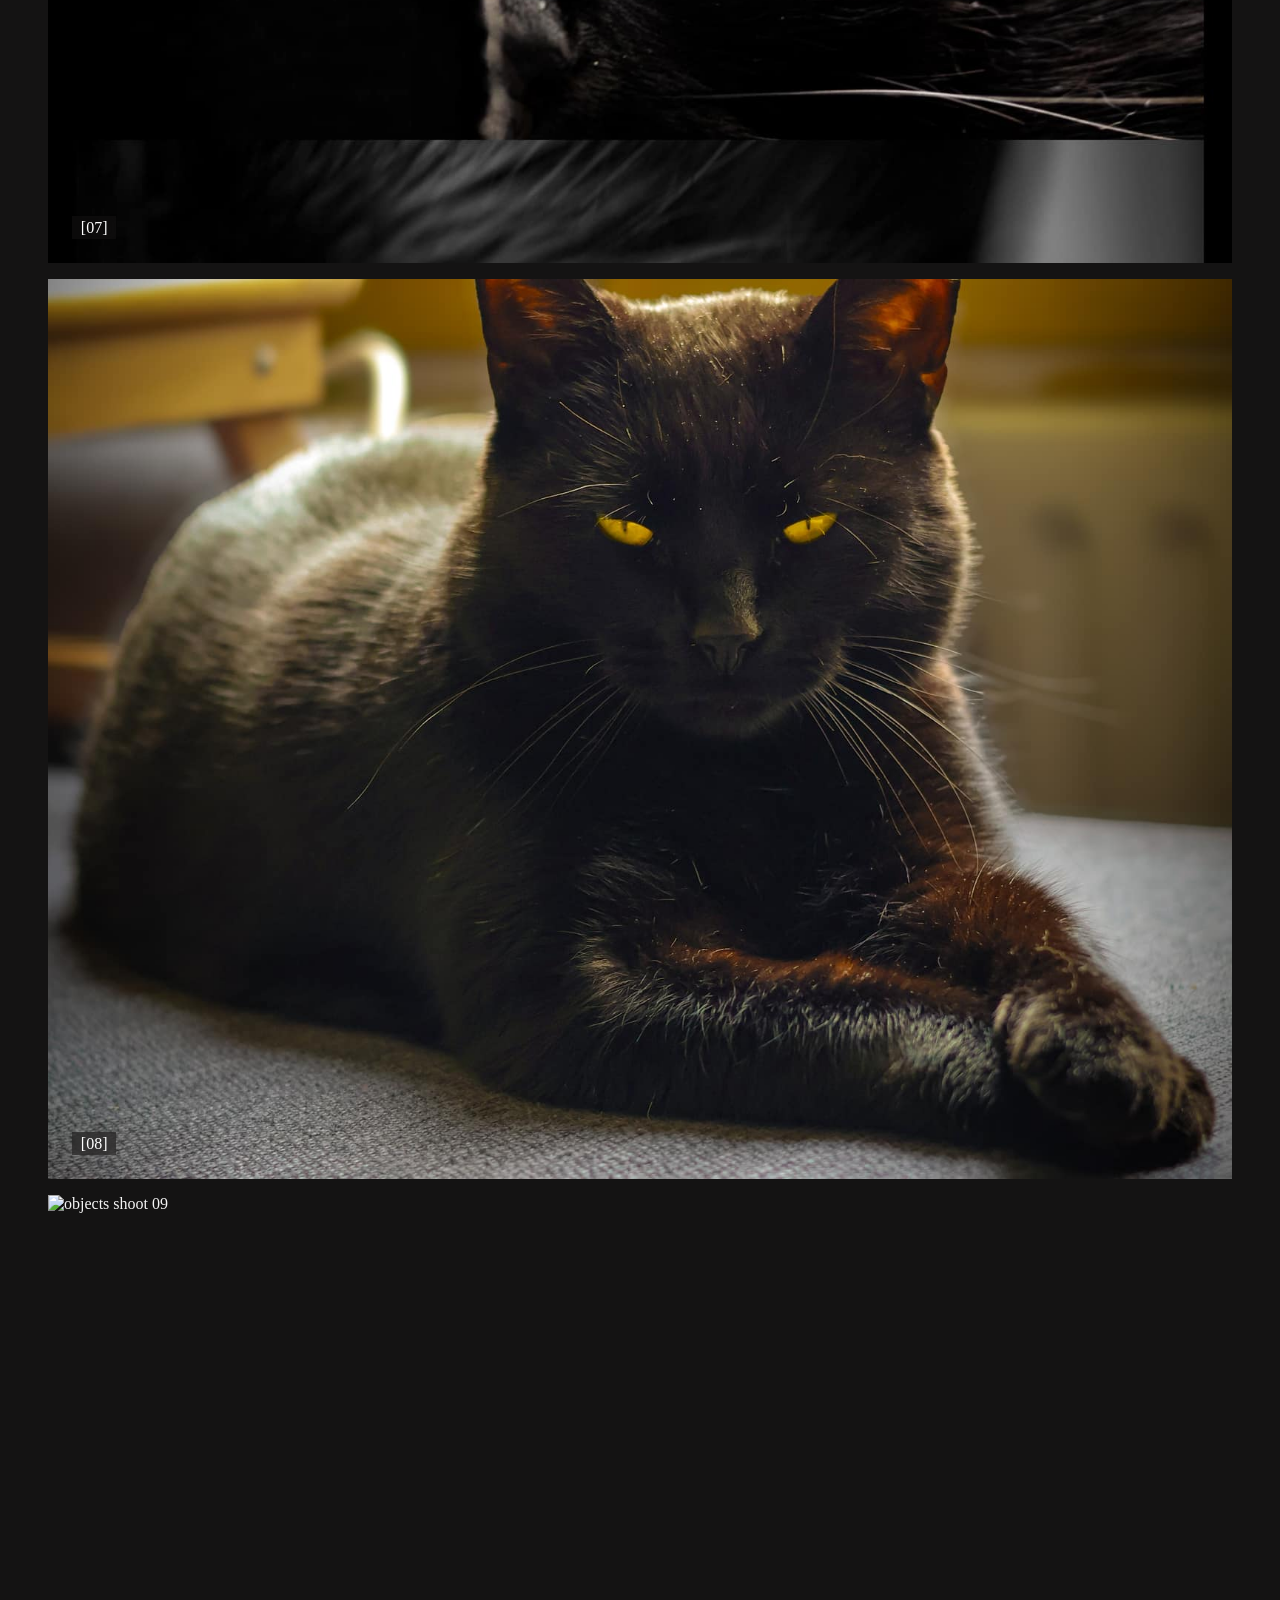
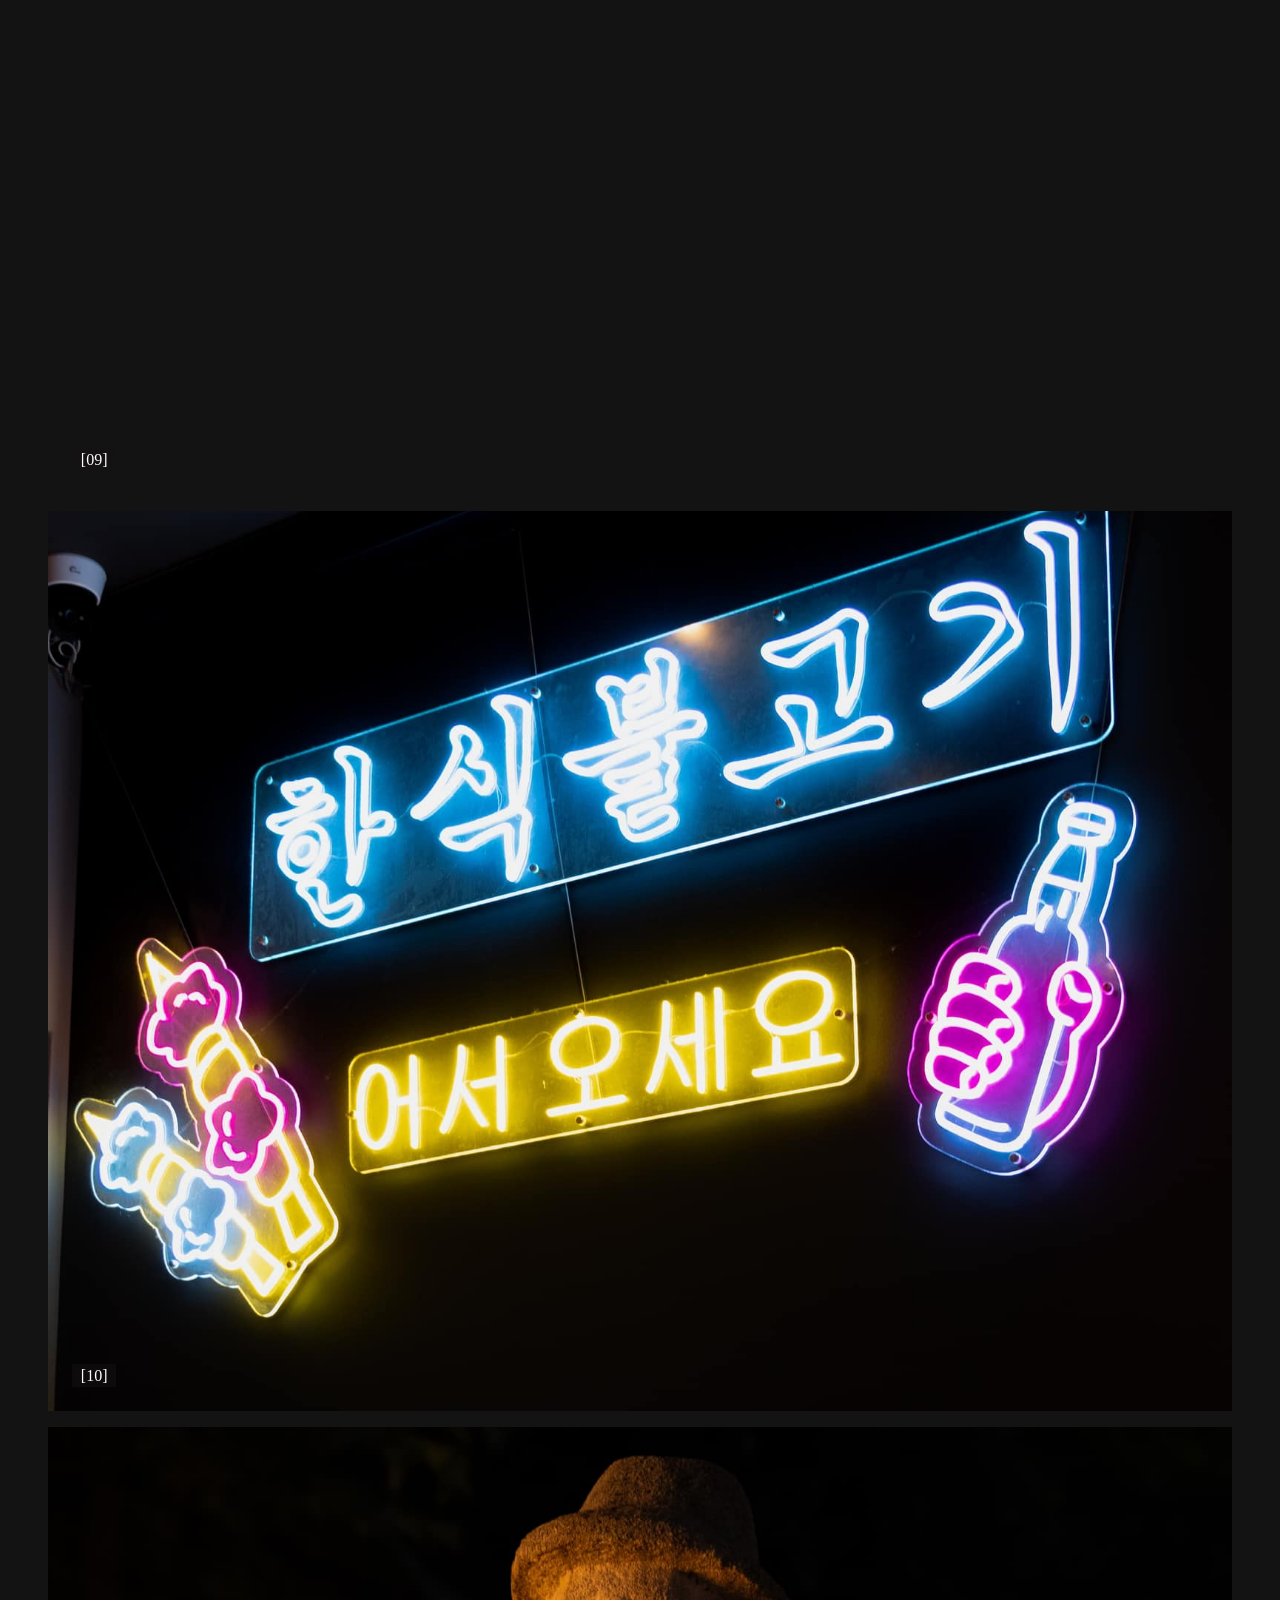
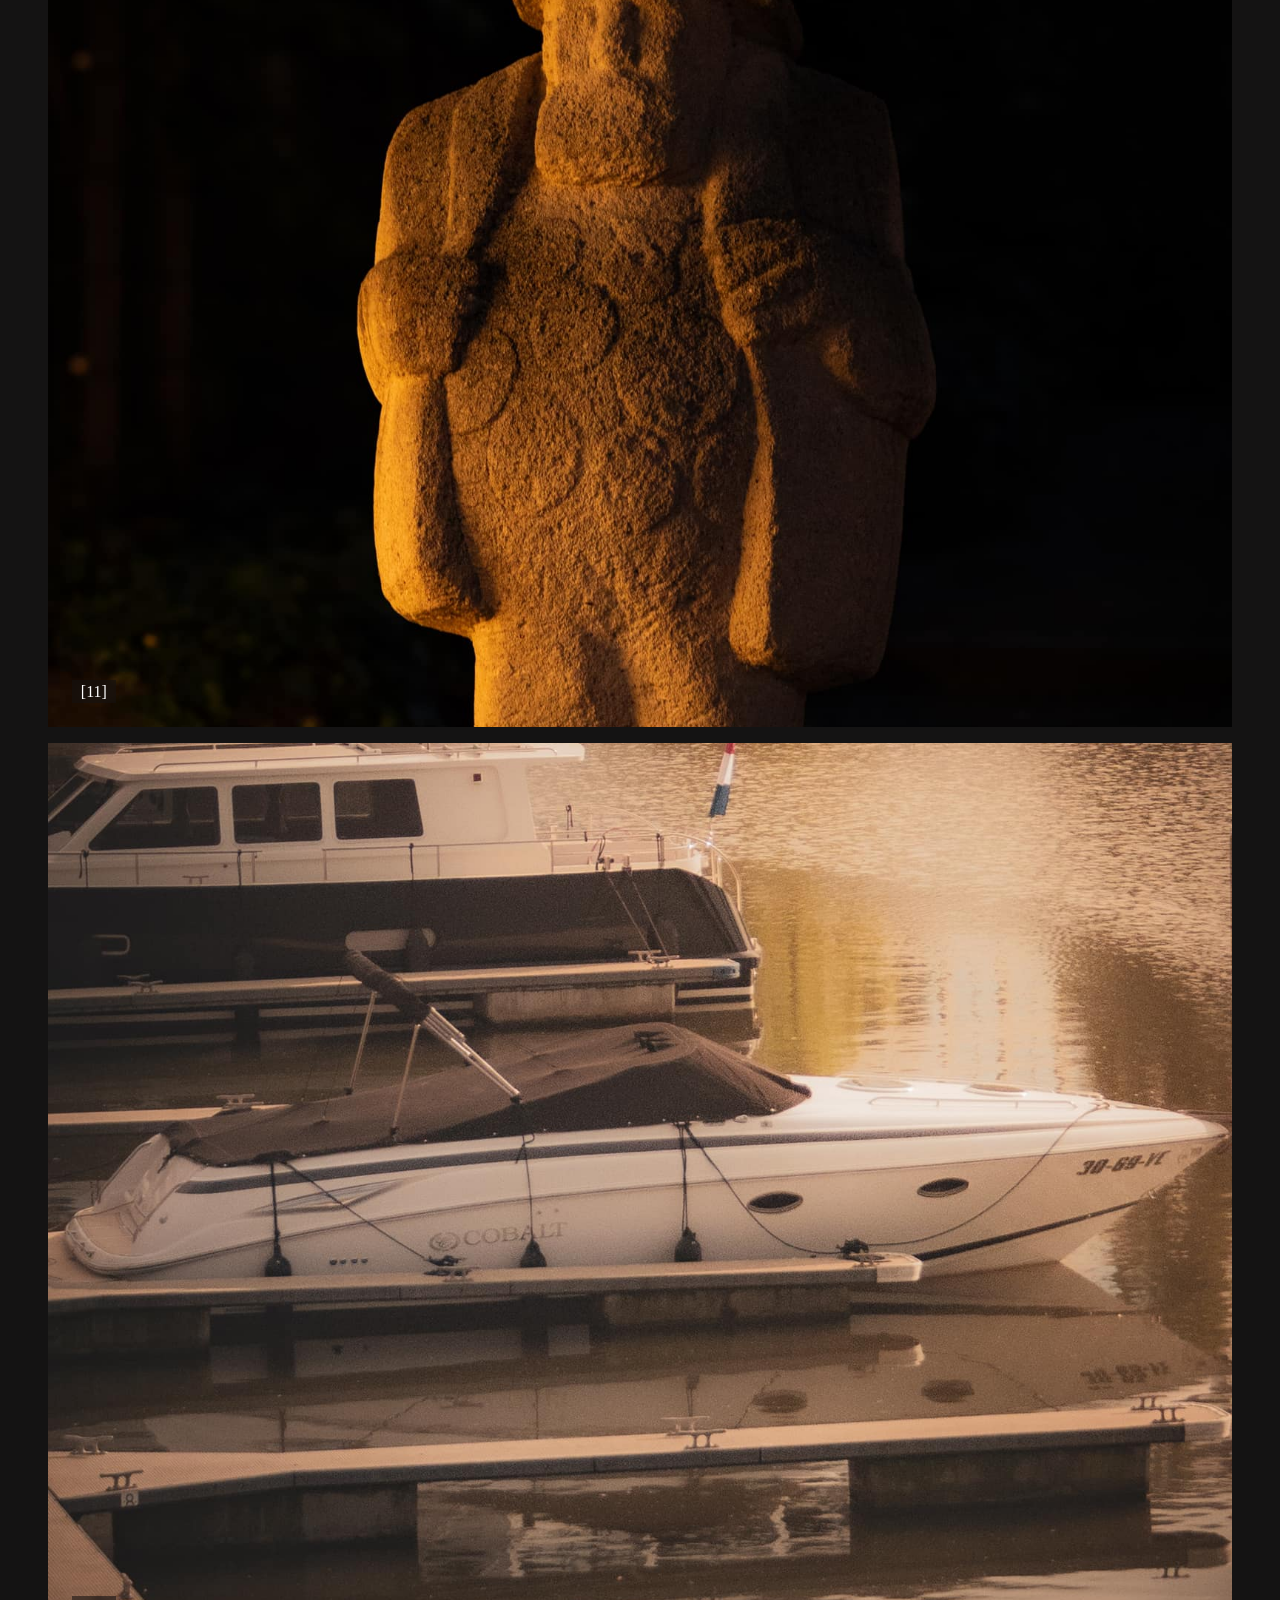
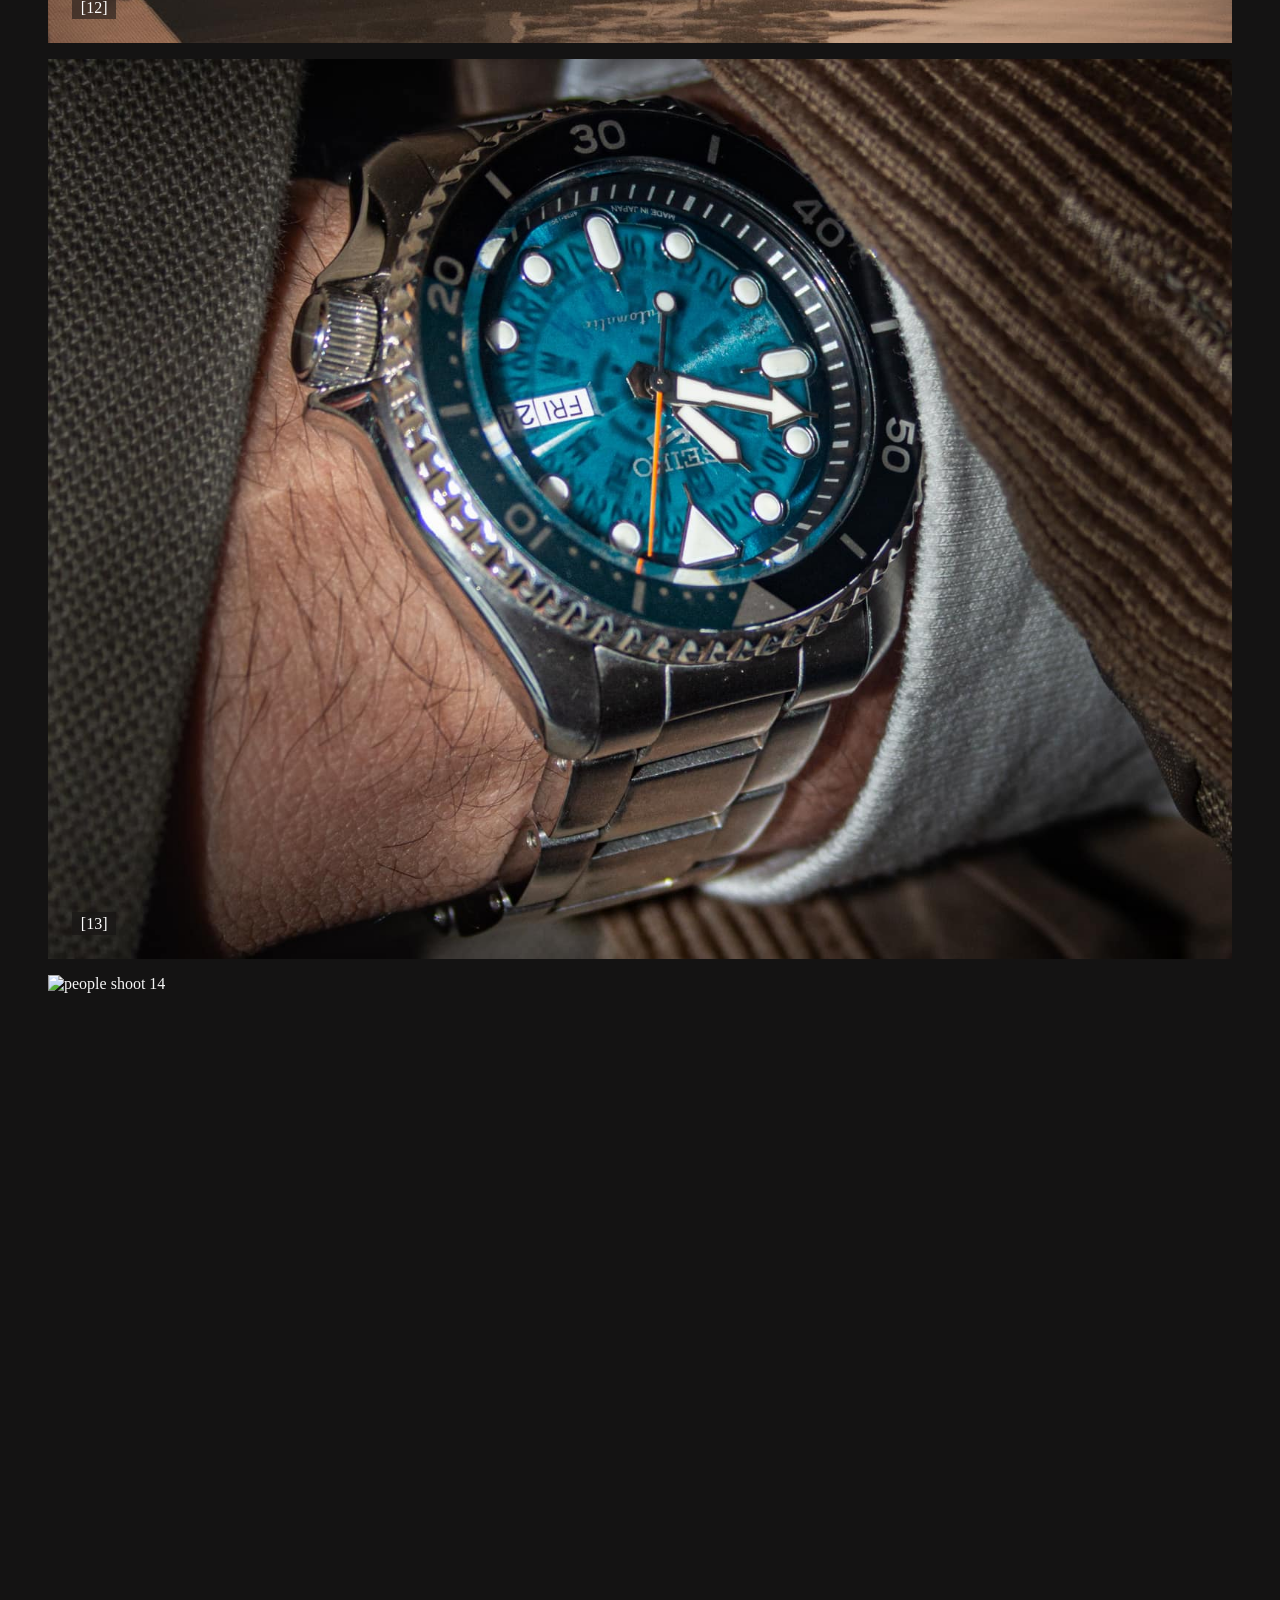
==== commit 687689ed: "Integrated GitHub API to display live commit activity" ====
--- a/index.html
+++ b/index.html
@@ -653,6 +653,17 @@
               <div>© 2024 ENFOQUE.<br />ALL RIGHTS RESERVED.</div>
             </div>
           </div>
+          <!-- Live GitHub commit activity (public API, no key needed) -->
+          <div class="gh-activity relative z-10 mt-16 max-w-lg">
+            <div
+              class="gh-activity__label text-on-surface-variant uppercase tracking-widest mb-4 border-b border-outline-variant border-dashed pb-2"
+            >
+              [ GIT ACTIVITY // ATLAS-ANIMATION ]
+            </div>
+            <ul class="gh-activity__list flex flex-col" data-gh-commits>
+              <li class="gh-activity__state">Loading activity&hellip;</li>
+            </ul>
+          </div>
         </footer>
       </div>
     </div>
--- a/css/styles.css
+++ b/css/styles.css
@@ -116,6 +116,42 @@
 }
 .mobile-menu.is-open {
   display: flex;
+}
+
+/* ============================================================ */
+/* GitHub activity widget (live commits from the public API)   */
+/* ============================================================ */
+.gh-activity {
+  font-family: "JetBrains Mono", monospace;
+}
+.gh-activity__label {
+  font-size: 10px;
+  letter-spacing: 0.15em;
+}
+.gh-activity__list {
+  font-size: 12px;
+}
+.gh-activity__link {
+  display: flex;
+  justify-content: space-between;
+  gap: 1.5rem;
+  padding: 0.5rem 0;
+}
+.gh-activity__msg {
+  min-width: 0;
+  overflow: hidden;
+  text-overflow: ellipsis;
+  white-space: nowrap;
+}
+.gh-activity__msg::before {
+  content: "› ";
+}
+.gh-activity__time {
+  flex-shrink: 0;
+}
+.gh-activity__state {
+  padding: 0.5rem 0;
+  font-size: 12px;
 }
 
 /* RGB split hover */
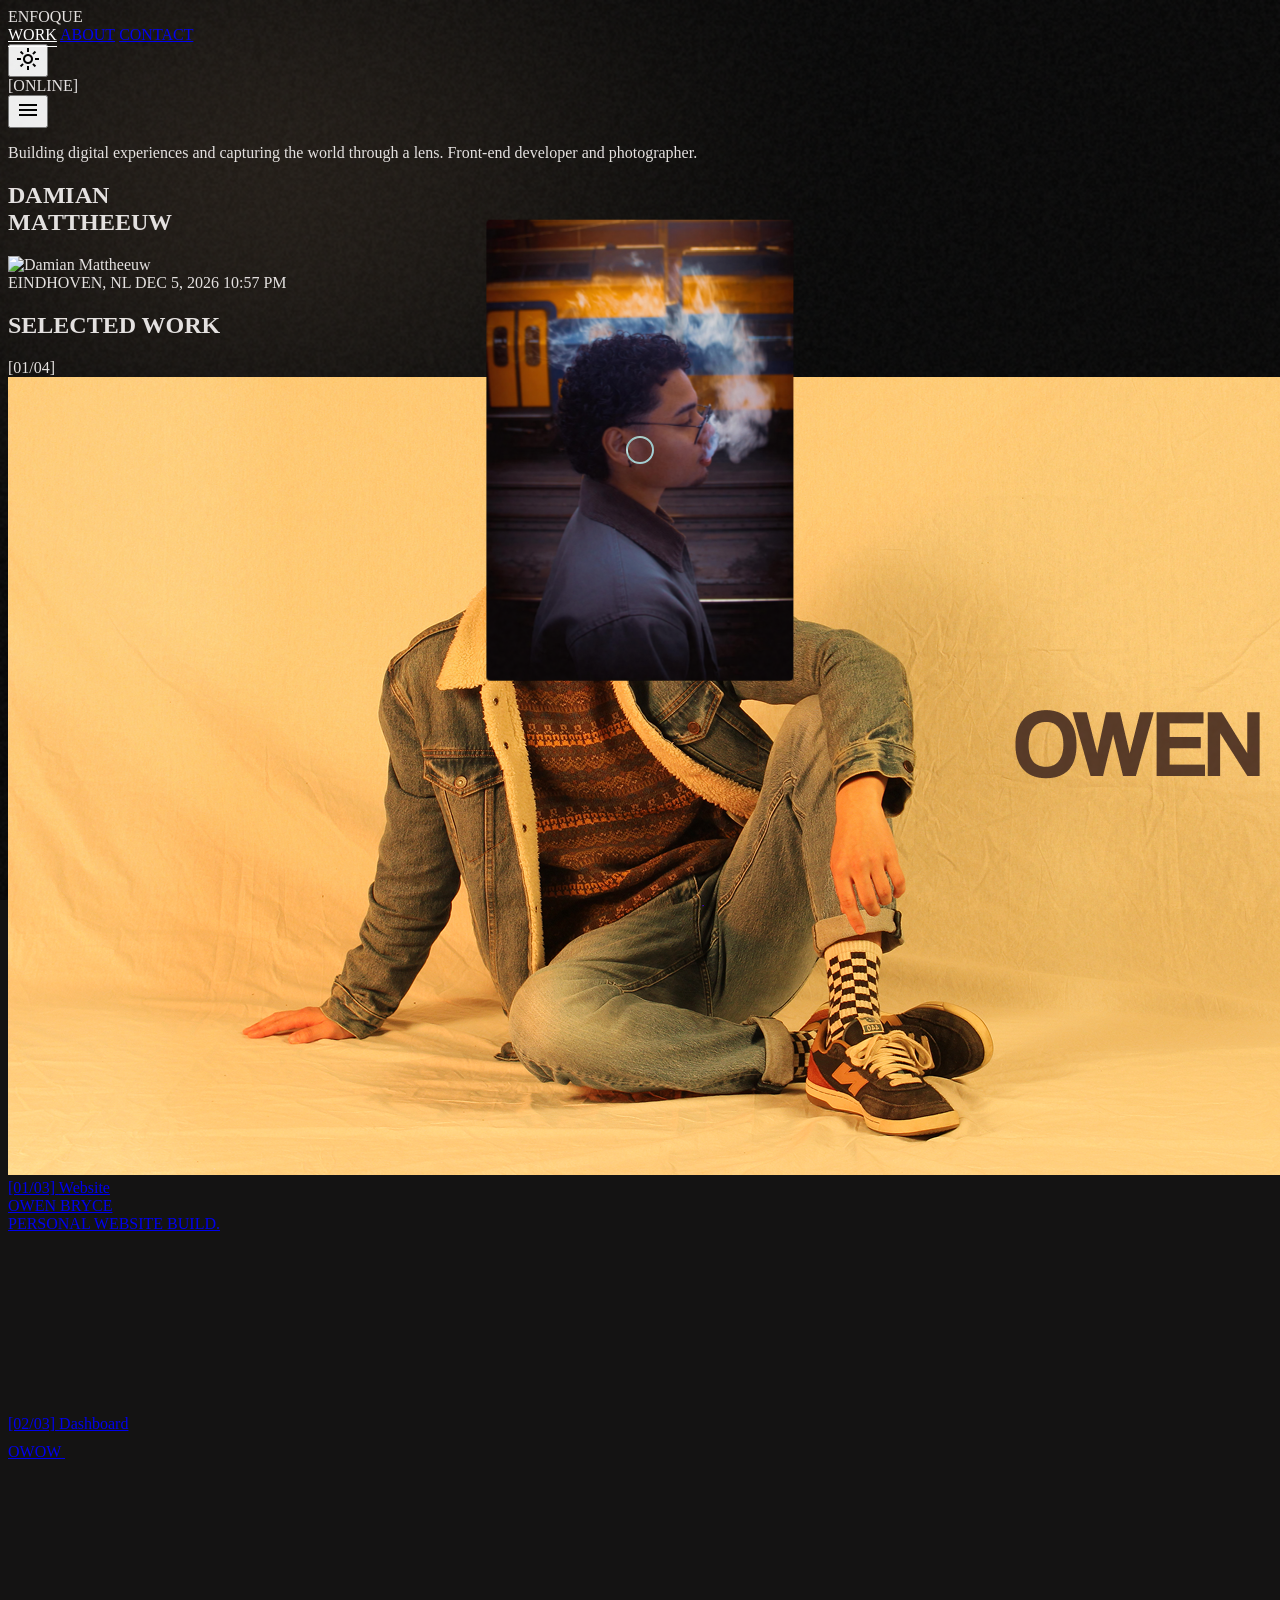
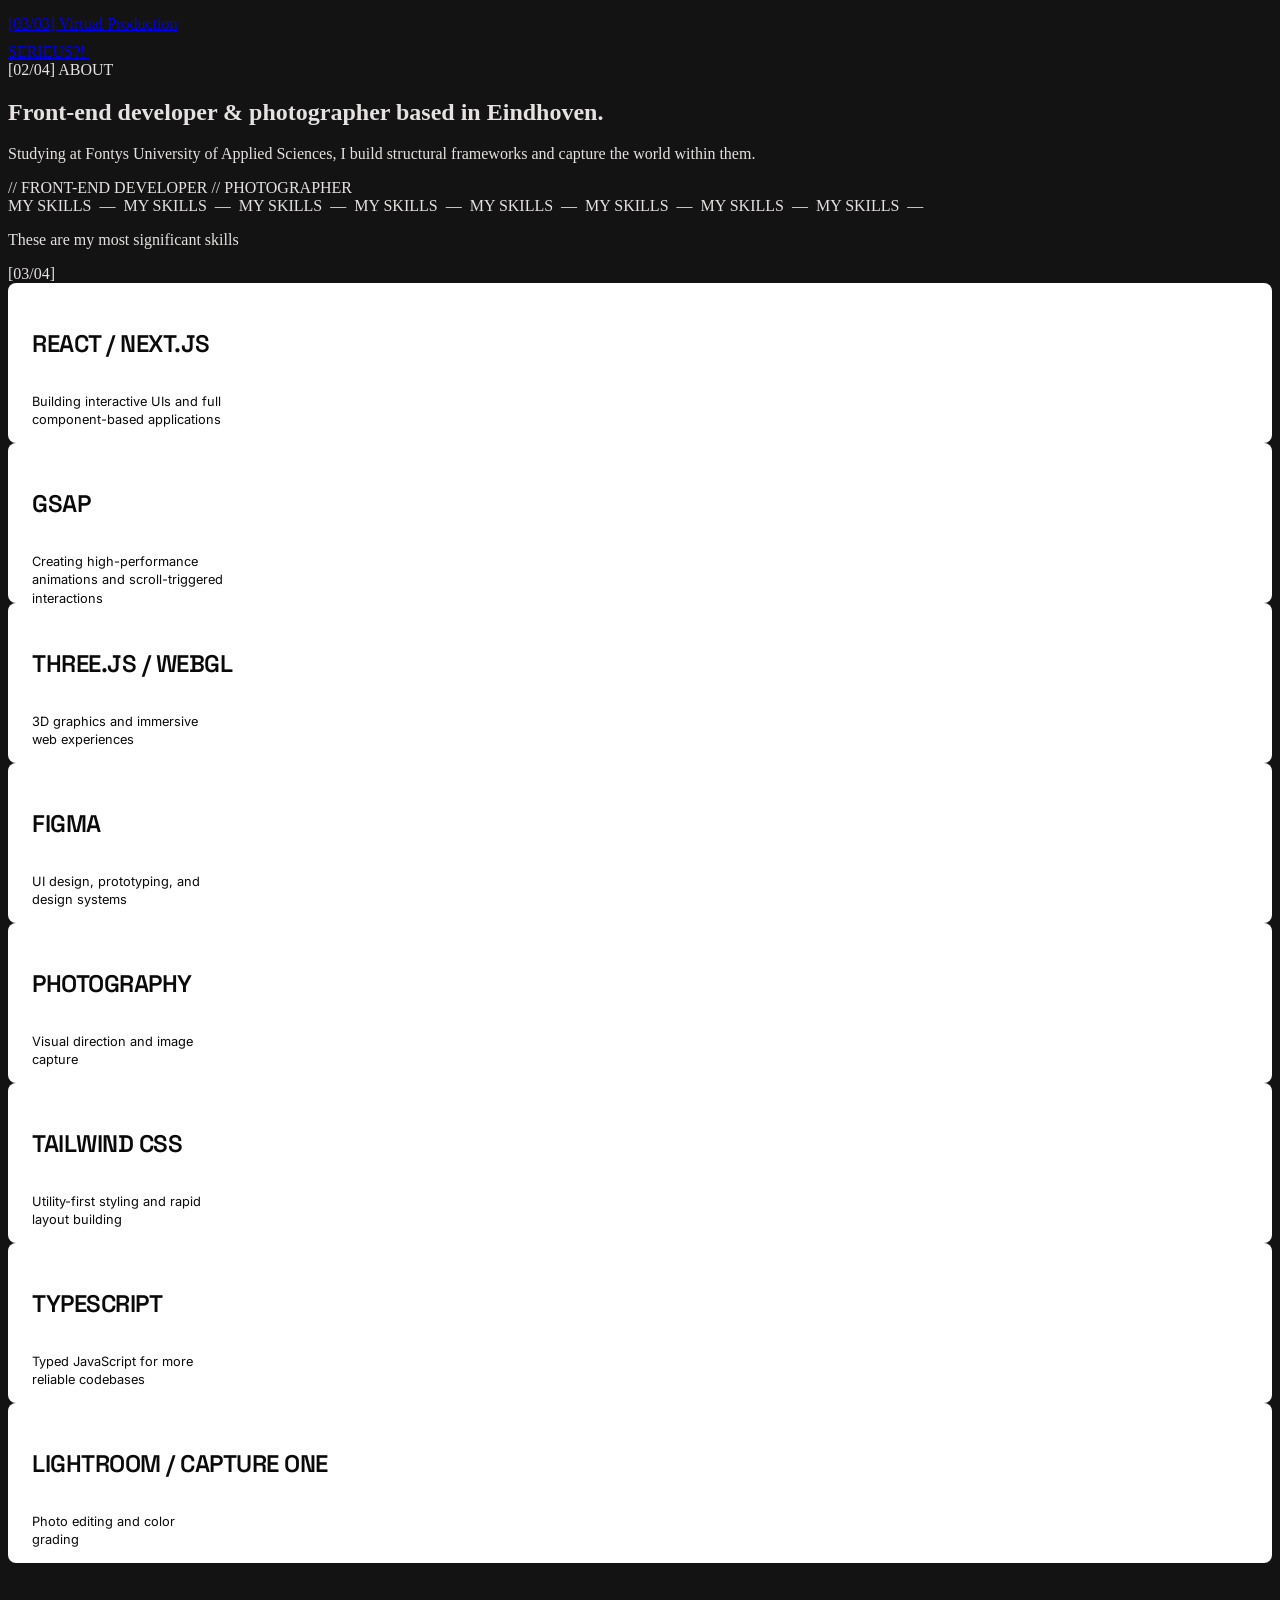
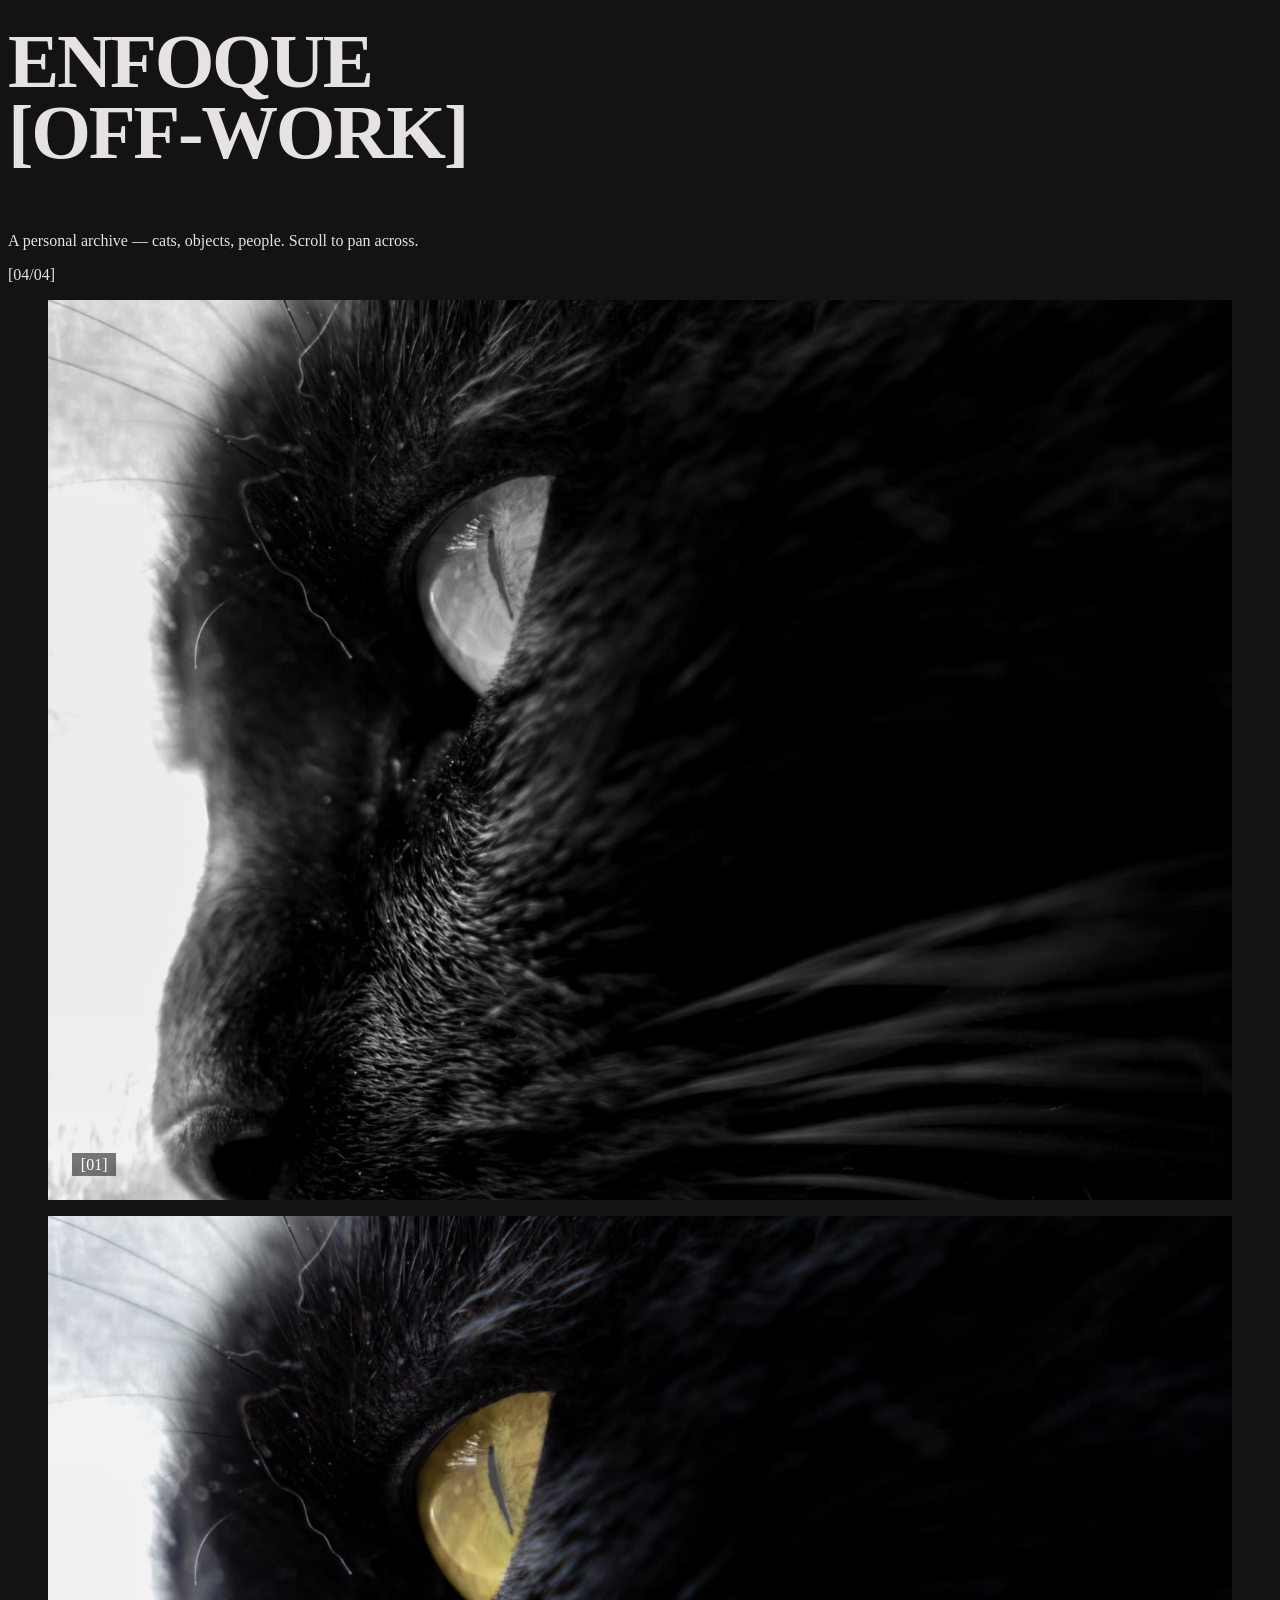
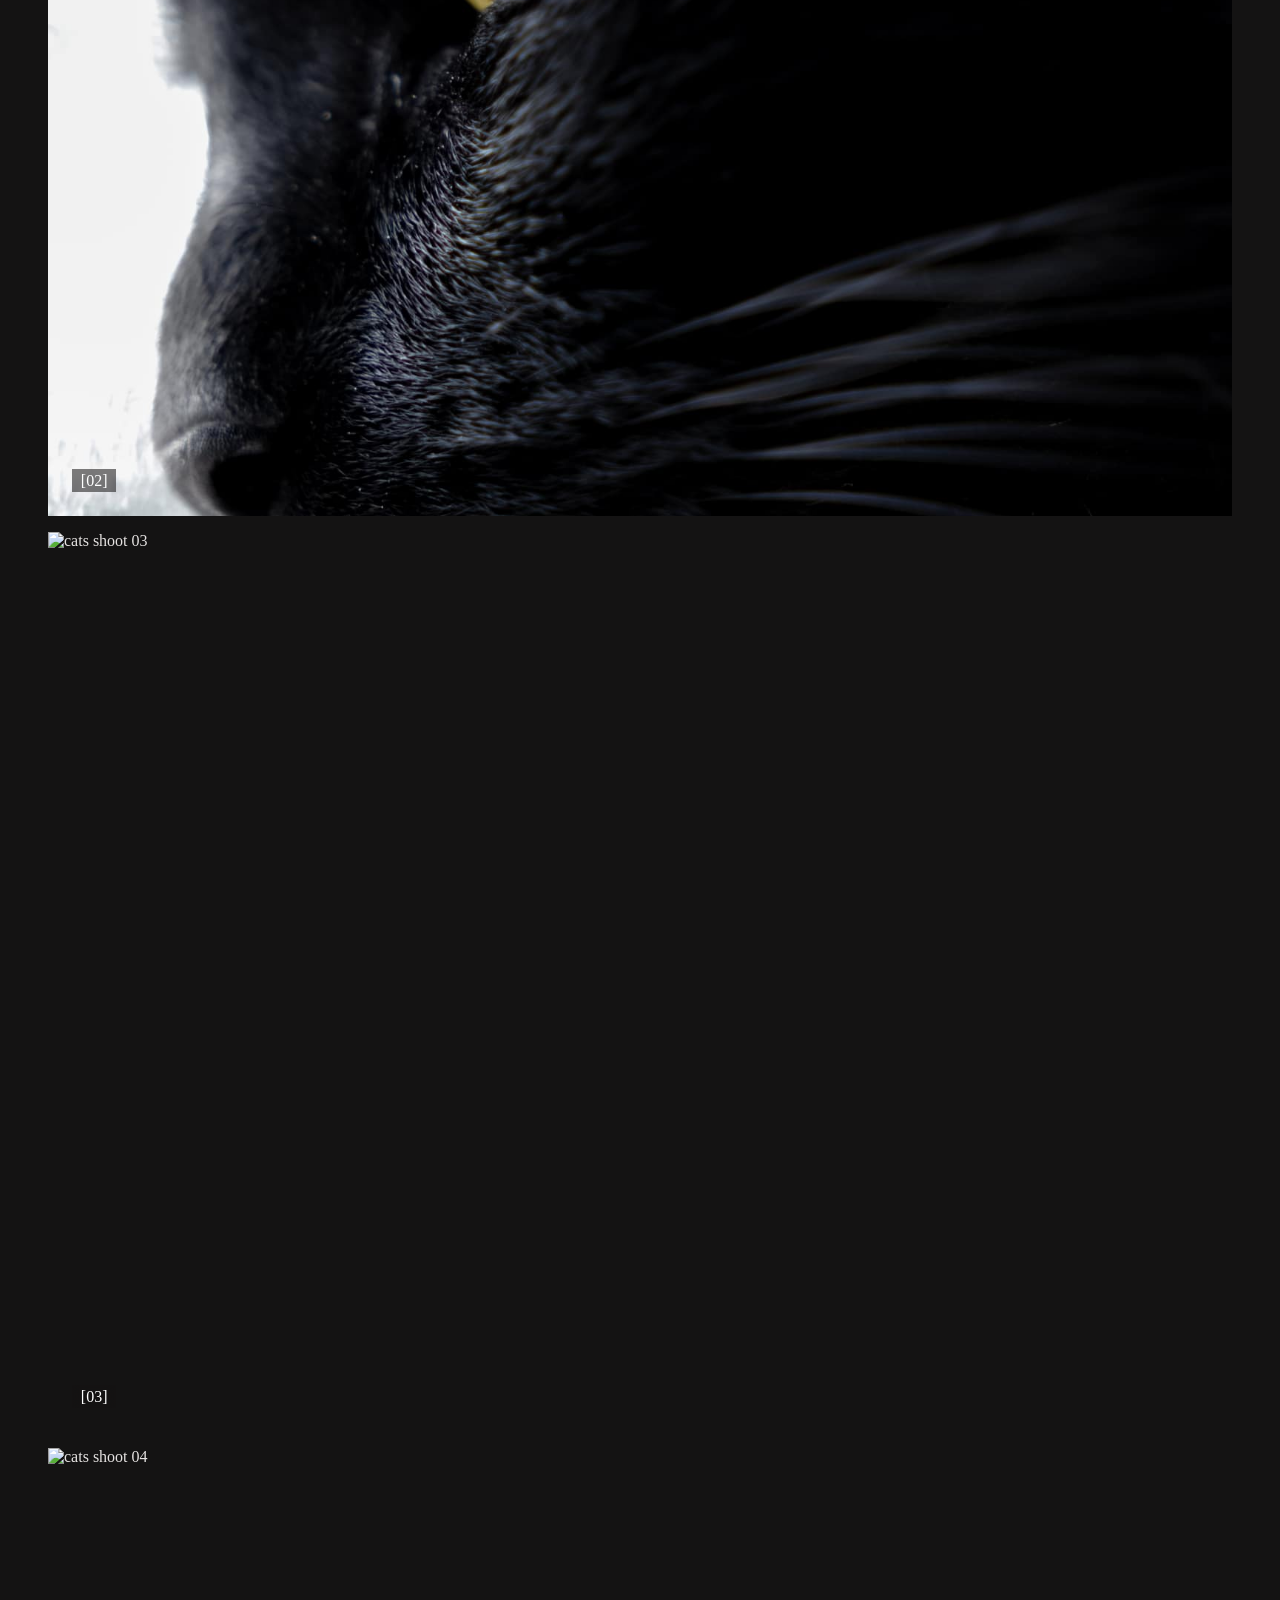
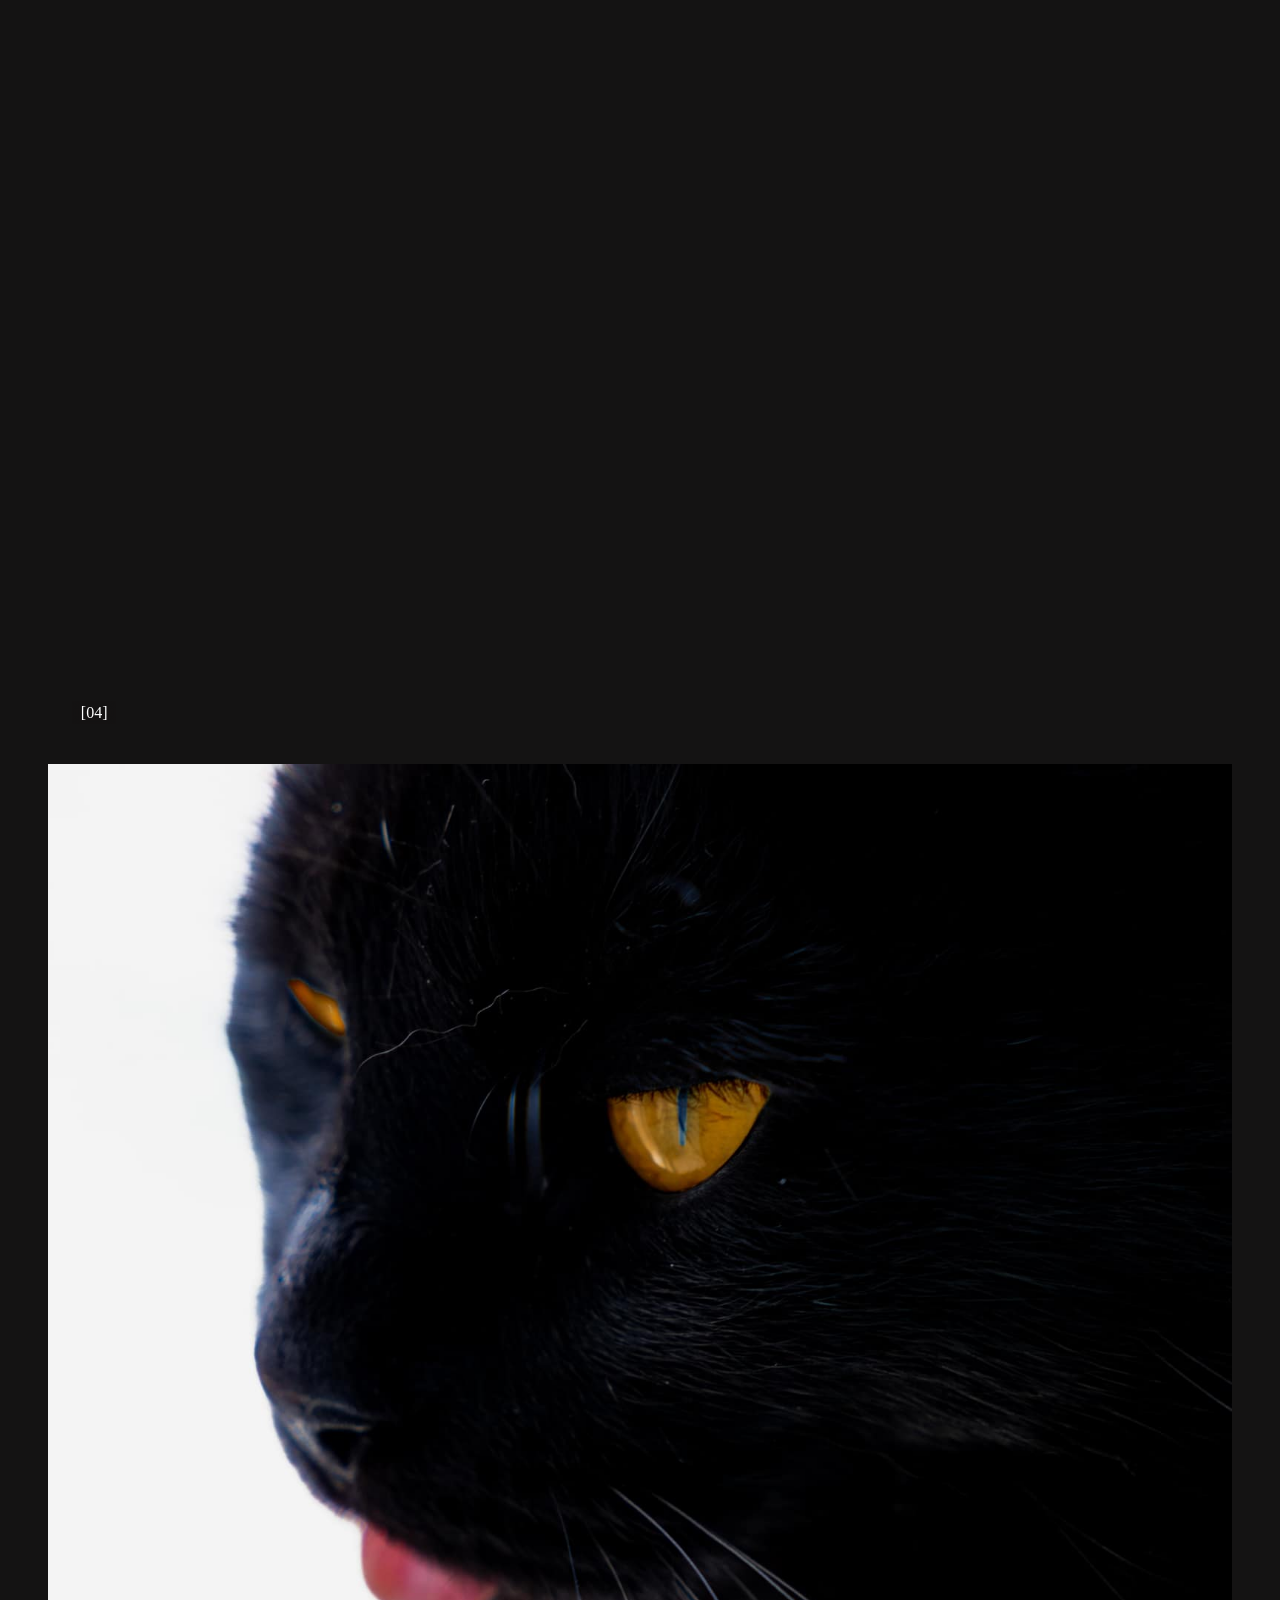
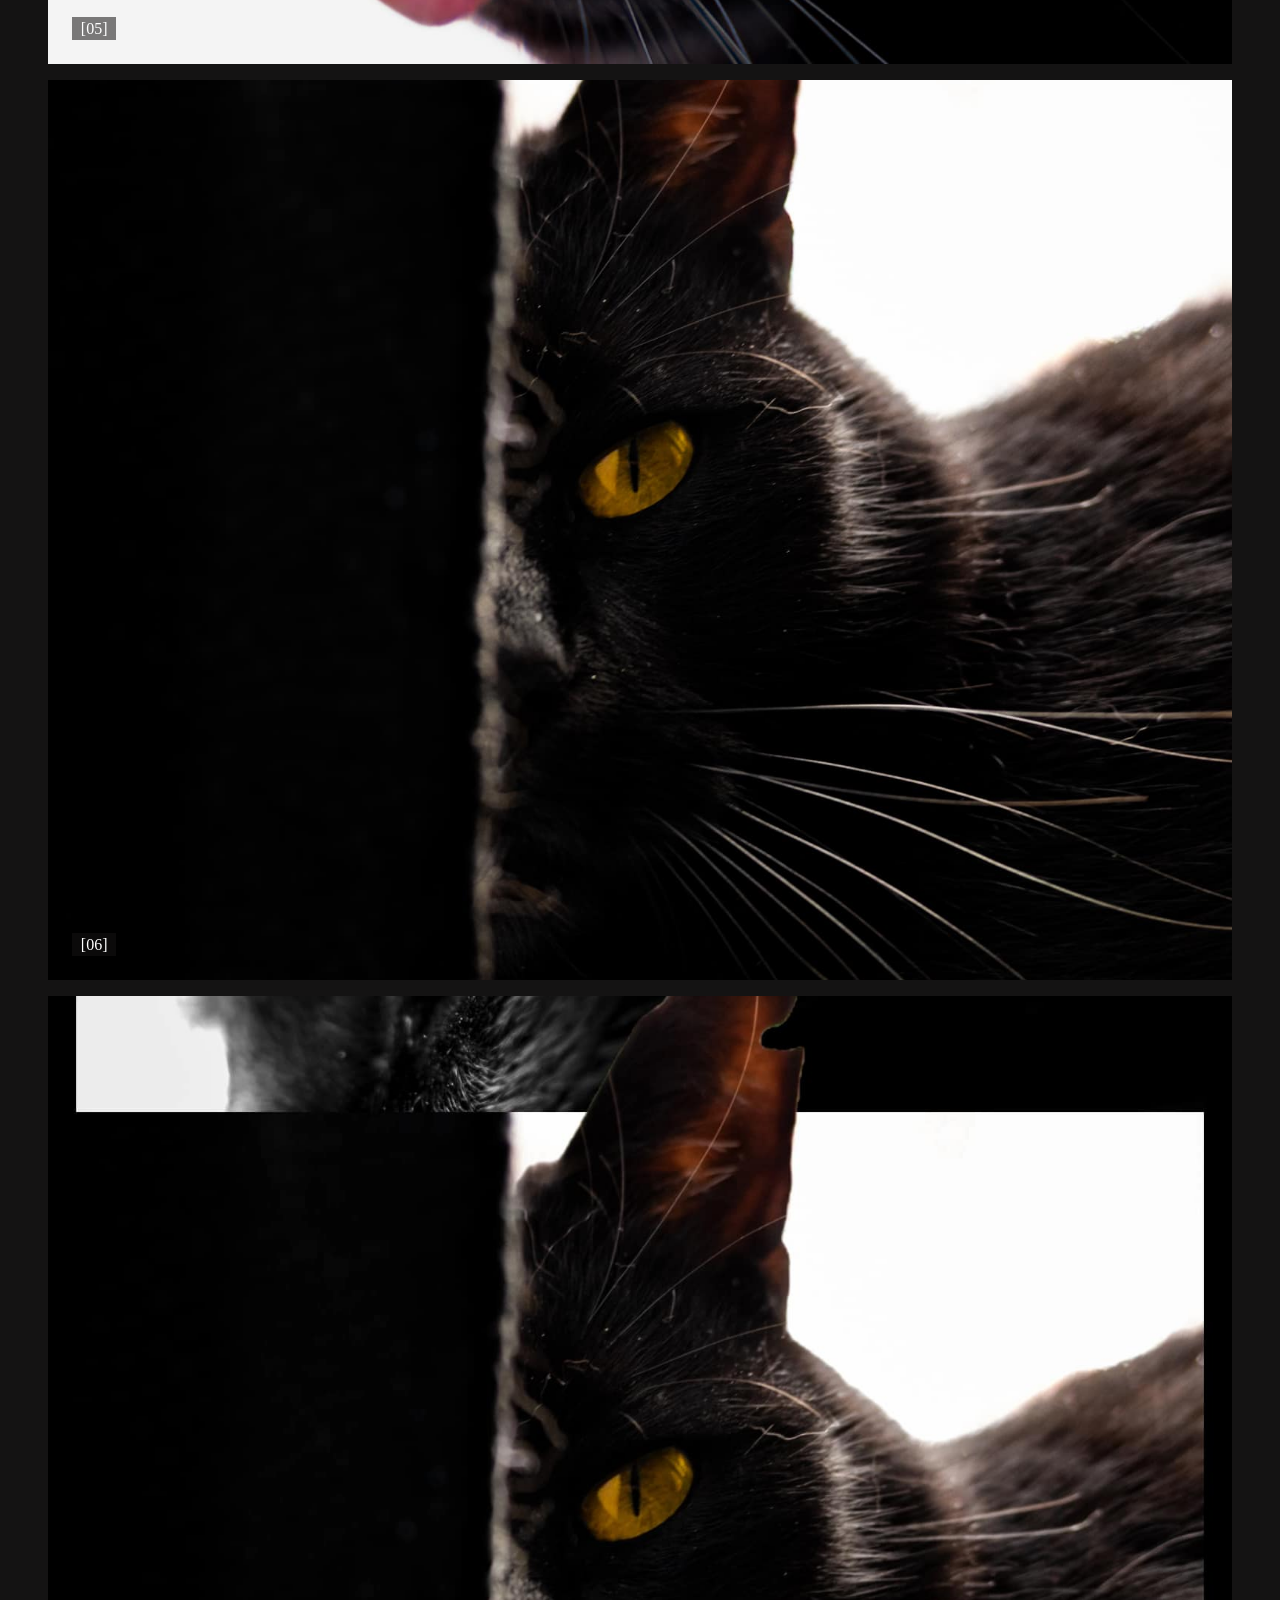
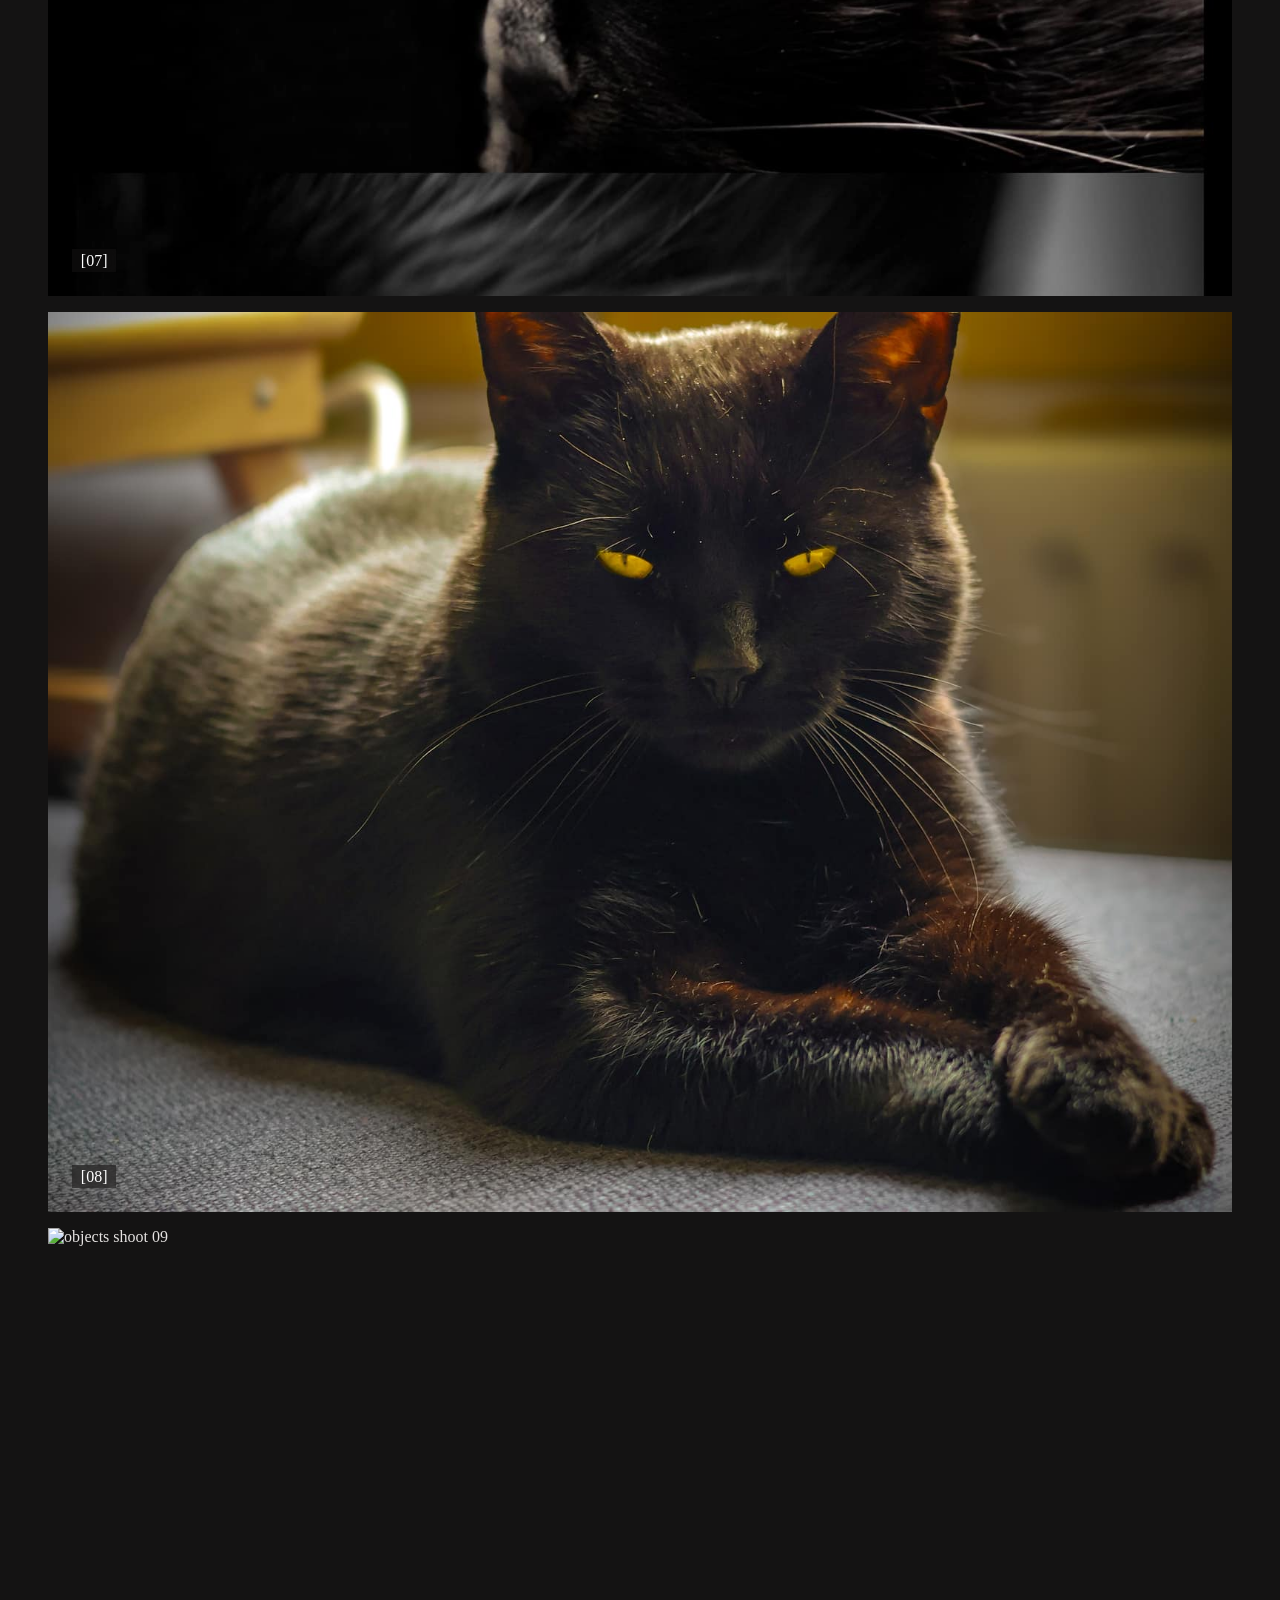
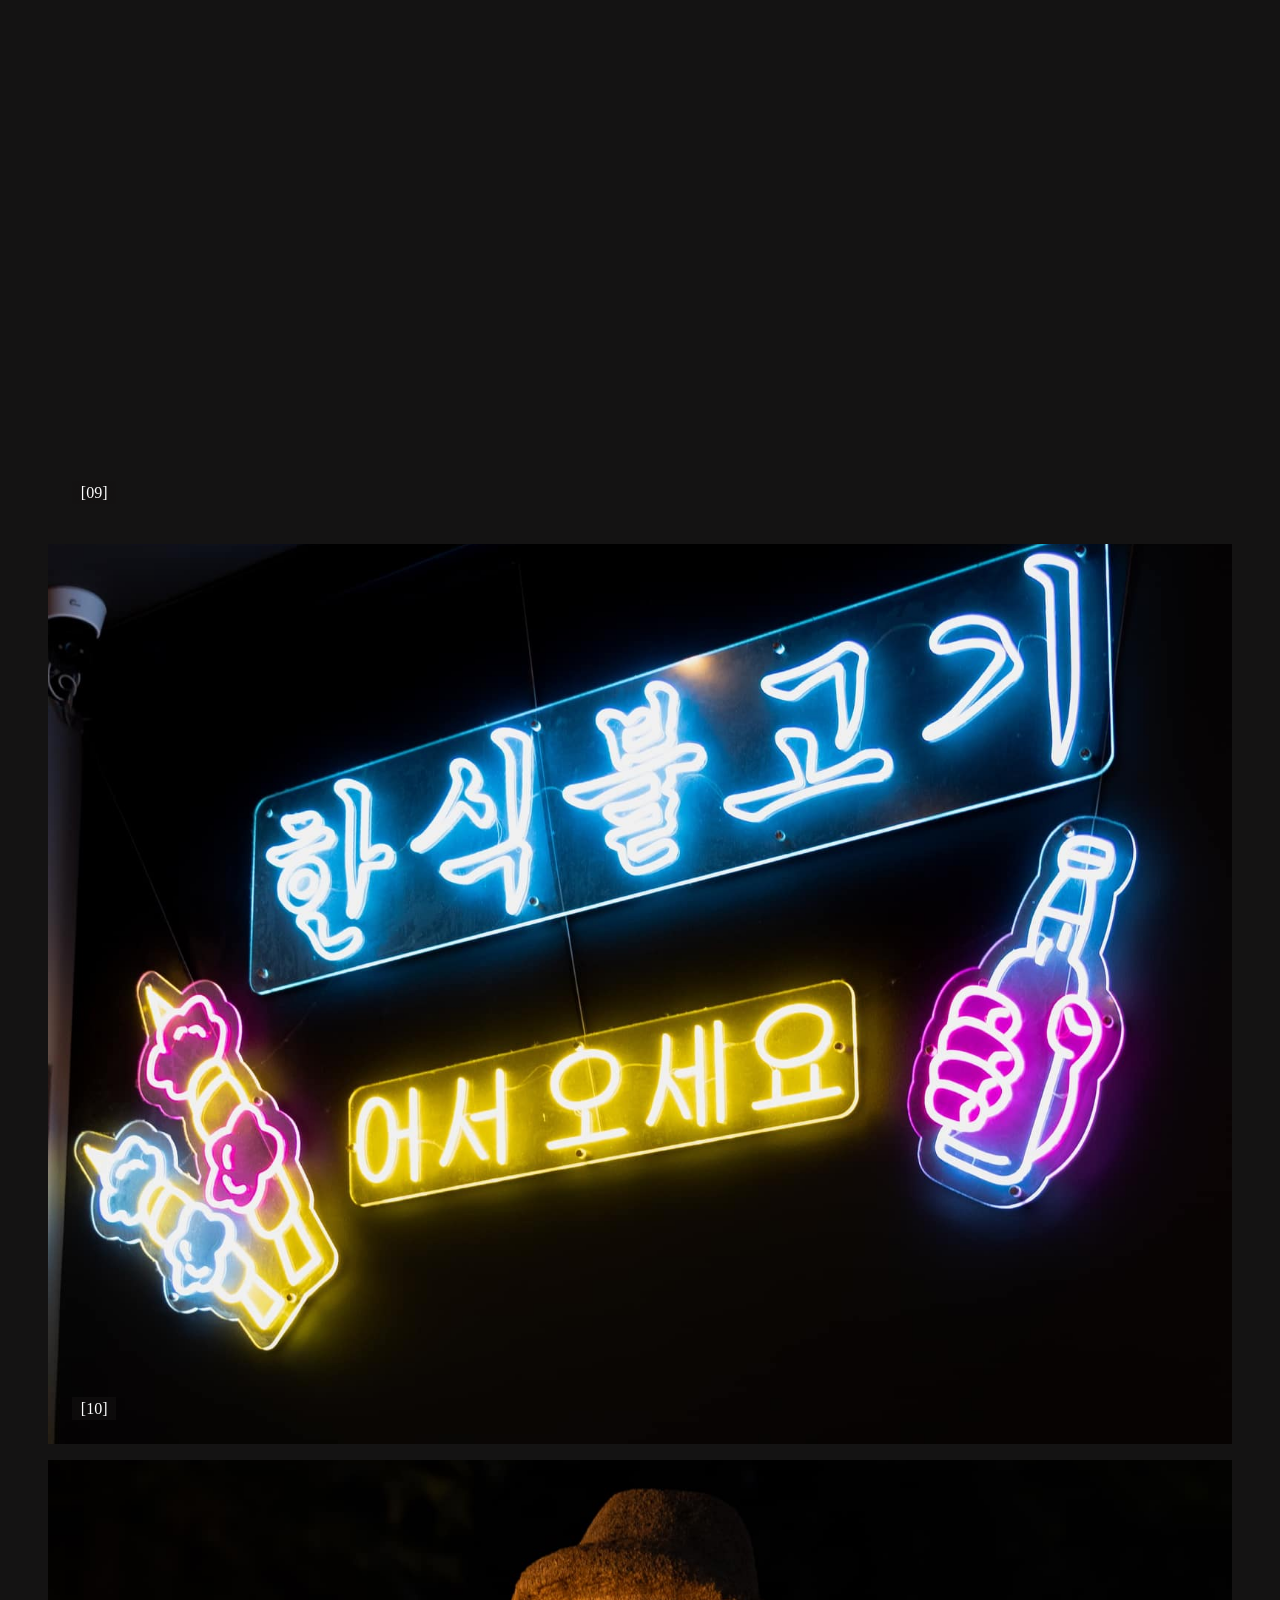
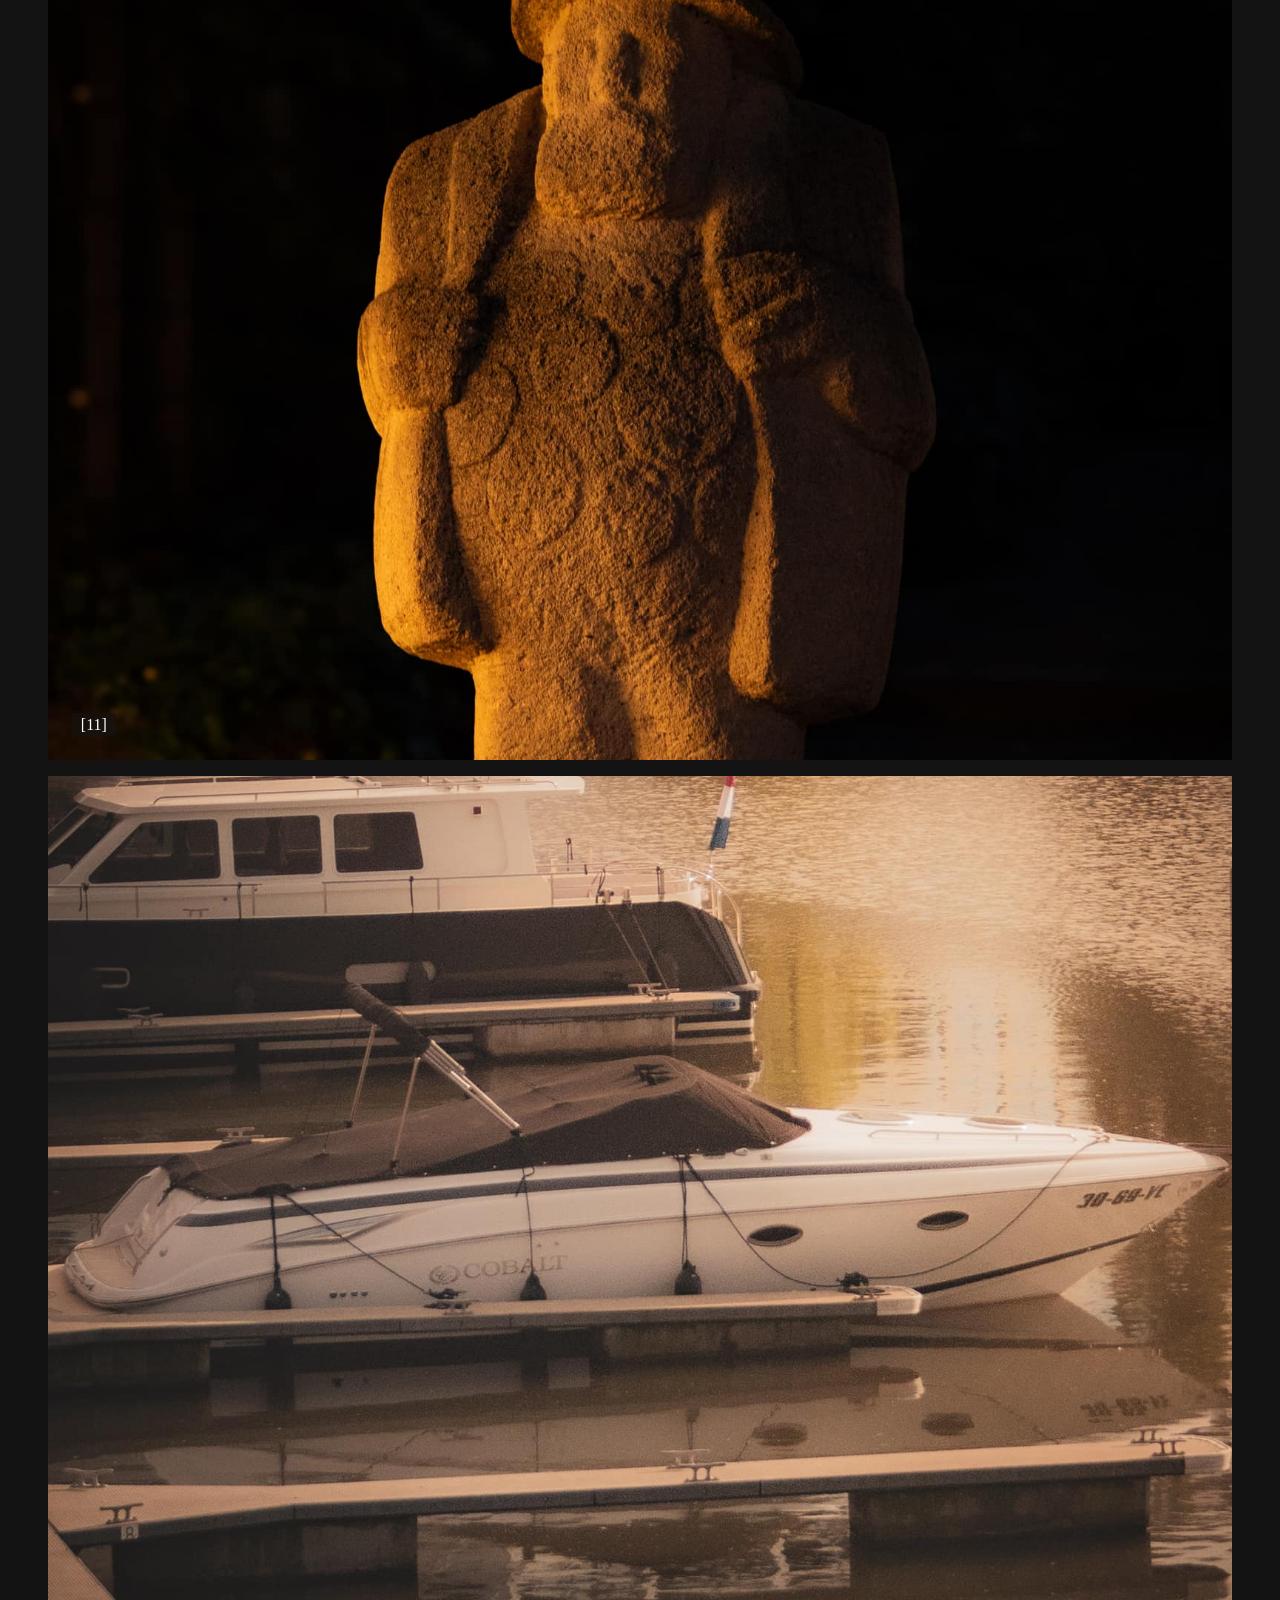
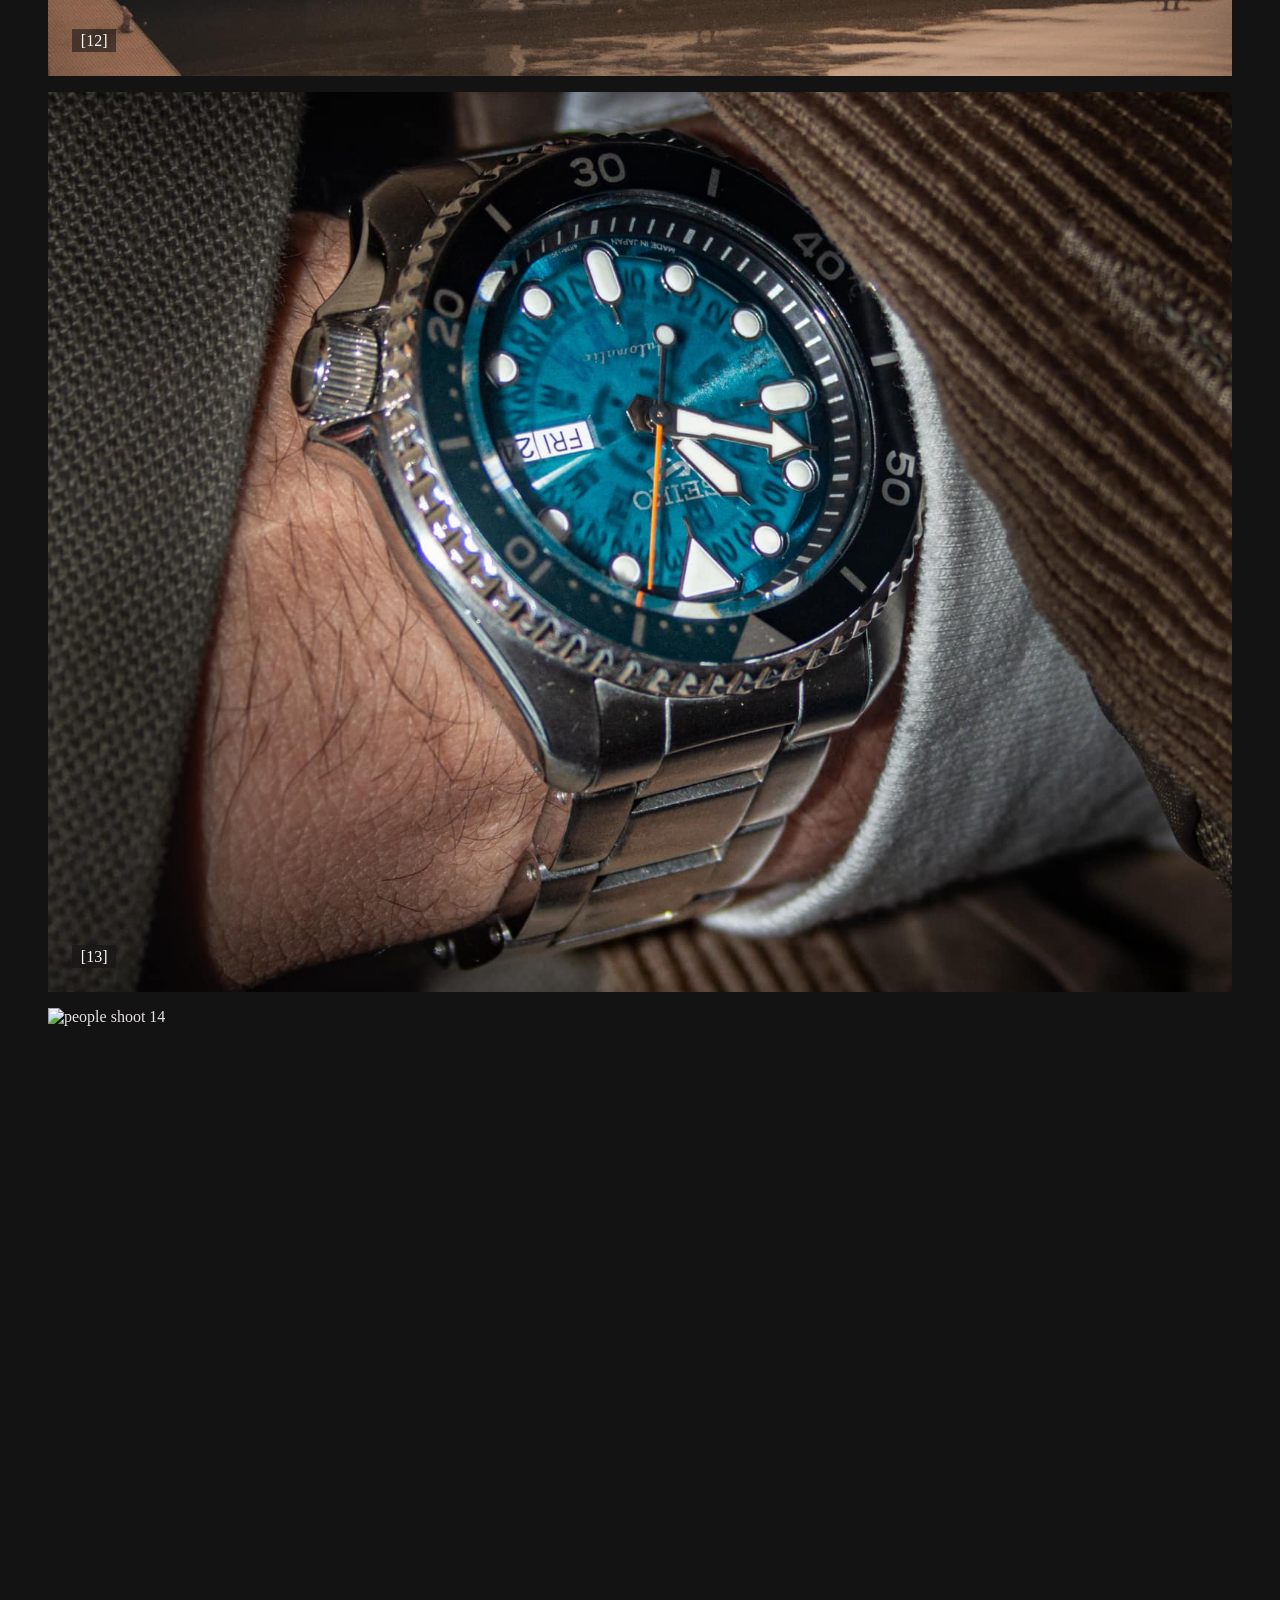
==== commit 1add678d: "added light mode with a theme toggle Made the colour tokens theme-aware by reading them from CSS var" ====
--- a/index.html
+++ b/index.html
@@ -6,6 +6,16 @@
     <title>Damian Mattheeuw - ENFOQUE</title>
     <script src="https://cdn.tailwindcss.com?plugins=forms,container-queries"></script>
     <script src="js/tailwind.config.js"></script>
+    <script>
+      // Apply the saved theme before paint to avoid a flash of the wrong theme.
+      (function () {
+        try {
+          var t = localStorage.getItem("theme");
+          document.documentElement.classList.remove("dark", "light");
+          document.documentElement.classList.add(t === "light" ? "light" : "dark");
+        } catch (e) {}
+      })();
+    </script>
     <link
       href="https://fonts.googleapis.com/css2?family=Material+Symbols+Outlined:wght,FILL@100..700,0..1&amp;display=swap"
       rel="stylesheet"
@@ -47,12 +57,17 @@
           >CONTACT</a
         >
       </nav>
-      <div class="hidden md:block font-label-mono-sm text-label-mono-sm text-primary uppercase tracking-widest">
-        [ONLINE]
+      <div class="flex items-center gap-4">
+        <button class="text-primary interactive-el" data-theme-toggle aria-label="Toggle light or dark theme">
+          <span class="material-symbols-outlined align-middle" data-theme-icon>light_mode</span>
+        </button>
+        <div class="hidden md:block font-label-mono-sm text-label-mono-sm text-primary uppercase tracking-widest">
+          [ONLINE]
+        </div>
+        <button class="md:hidden text-primary interactive-el" data-menu-toggle aria-label="Open menu">
+          <span class="material-symbols-outlined text-3xl">menu</span>
+        </button>
       </div>
-      <button class="md:hidden text-primary" data-menu-toggle aria-label="Open menu">
-        <span class="material-symbols-outlined text-3xl">menu</span>
-      </button>
     </header>
     <!-- Mobile menu overlay (toggled by the hamburger) -->
     <div
--- a/css/styles.css
+++ b/css/styles.css
@@ -1,21 +1,80 @@
 /* ENFOQUE — shared custom styles */
 
+/* ============================================================ */
+/* Theme tokens (channels, consumed via rgb(var(--c-x) / a)).   */
+/* Dark is the default; .light overrides them.                  */
+/* ============================================================ */
+:root,
+.dark {
+  --c-background: 20 19 19;
+  --c-surface: 20 19 19;
+  --c-surface-variant: 53 52 52;
+  --c-surface-container-lowest: 14 14 14;
+  --c-surface-container-low: 28 27 27;
+  --c-surface-container: 32 31 31;
+  --c-on-background: 229 226 225;
+  --c-on-surface: 229 226 225;
+  --c-on-surface-variant: 196 199 200;
+  --c-outline: 142 145 146;
+  --c-outline-variant: 68 71 72;
+  --c-line: 38 38 38;
+  --c-primary: 255 255 255;
+  --c-on-primary: 47 49 49;
+  --c-primary-fixed: 226 226 226;
+  --c-primary-fixed-dim: 198 198 199;
+  --c-secondary-container: 74 73 73;
+  --c-on-tertiary-fixed-variant: 71 71 70;
+  --c-error: 255 180 171;
+  /* skill cards: light card with a dark reveal in dark mode */
+  --skill-card-bg: 255 255 255;
+  --skill-card-fg: 10 10 10;
+  --skill-reveal-bg: 10 10 10;
+  --skill-reveal-fg: 255 255 255;
+}
+.light {
+  --c-background: 244 242 238;
+  --c-surface: 244 242 238;
+  --c-surface-variant: 30 28 25;
+  --c-surface-container-lowest: 235 231 222;
+  --c-surface-container-low: 237 233 224;
+  --c-surface-container: 230 226 216;
+  --c-on-background: 26 24 22;
+  --c-on-surface: 26 24 22;
+  --c-on-surface-variant: 90 87 81;
+  --c-outline: 138 135 127;
+  --c-outline-variant: 214 210 201;
+  --c-line: 219 215 206;
+  --c-primary: 20 19 19;
+  --c-on-primary: 244 242 238;
+  --c-primary-fixed: 40 37 34;
+  --c-primary-fixed-dim: 74 71 66;
+  --c-secondary-container: 200 195 185;
+  --c-on-tertiary-fixed-variant: 100 97 91;
+  --c-error: 186 26 26;
+  /* skill cards invert in light mode: dark card, light reveal */
+  --skill-card-bg: 26 24 22;
+  --skill-card-fg: 244 242 238;
+  --skill-reveal-bg: 244 242 238;
+  --skill-reveal-fg: 26 24 22;
+}
+
 body {
-  background-color: #141313;
-  color: #f5f5f5;
+  background-color: rgb(var(--c-background));
+  color: rgb(var(--c-on-background));
   overflow-x: hidden;
   cursor: none;
+  transition: background-color 0.4s ease;
 }
 ::selection {
-  background: #f5f5f5;
-  color: #0a0a0a;
+  background: rgb(var(--c-primary));
+  color: rgb(var(--c-on-primary));
 }
 
 .technical-line {
-  border-color: #262626;
+  border-color: rgb(var(--c-line));
 }
 .glow-primary {
-  text-shadow: 0 0 10px rgba(255, 255, 255, 0.5);
+  text-shadow: 0 0 10px rgb(var(--c-primary) / 0.5);
 }
 .hover-desaturate {
   filter: grayscale(80%);
@@ -60,6 +119,11 @@
   z-index: -100;
   pointer-events: none;
 }
+/* The shader renders a dark obsidian field — hide it in light mode so the
+   light background shows through instead. */
+.light #shader-bg {
+  display: none;
+}
 
 /* Custom cursor */
 .custom-cursor {
@@ -107,7 +171,7 @@
 /* Active section link (scroll-spy). Higher specificity than the Tailwind
    text-* utility, so it wins without !important. */
 .nav-link.active {
-  color: #ffffff;
+  color: rgb(var(--c-primary));
 }
 
 /* Mobile menu overlay — hidden until toggled open */
@@ -278,7 +342,7 @@
   width: 100%;
   height: 1px;
   margin: 0.1em 0;
-  background: #8e9192;
+  background: rgb(var(--c-outline));
   opacity: 0.4;
 }
 /* Each character is wrapped in a span in JS for the load-in stagger */
@@ -365,14 +429,15 @@
 /* 12-column technical grid background */
 .technical-grid {
   background-image:
-    linear-gradient(to right, #262626 1px, transparent 1px), linear-gradient(to bottom, #262626 1px, transparent 1px);
+    linear-gradient(to right, rgb(var(--c-line)) 1px, transparent 1px),
+    linear-gradient(to bottom, rgb(var(--c-line)) 1px, transparent 1px);
   background-size: 8.333% 8.333%;
   background-position: center top;
 }
 
 /* Border helper */
 .border-technical {
-  border-color: #262626;
+  border-color: rgb(var(--c-line));
 }
 
 /* Hide scrollbar (horizontal galleries) */
@@ -439,8 +504,8 @@
   overflow: hidden;
   min-height: 160px;
   border-radius: 0.5rem;
-  background: #ffffff;
-  color: #0a0a0a;
+  background: rgb(var(--skill-card-bg));
+  color: rgb(var(--skill-card-fg));
   cursor: none;
 }
 .skill-card__face,
@@ -454,8 +519,8 @@
 /* The dark layer is clipped to a 0-radius circle at the cursor entry point
    (--x / --y, set in JS) and grows to cover the card on hover. */
 .skill-card__reveal {
-  background: #0a0a0a;
-  color: #ffffff;
+  background: rgb(var(--skill-reveal-bg));
+  color: rgb(var(--skill-reveal-fg));
   pointer-events: none;
   clip-path: circle(0% at var(--x, 50%) var(--y, 50%));
   transition: clip-path 0.6s ease;
@@ -555,7 +620,7 @@
   .offwork__left {
     width: 100% !important;
     border-right: 0 !important;
-    border-bottom: 1px solid #262626;
+    border-bottom: 1px solid rgb(var(--c-line));
   }
   .offwork__track {
     flex-direction: column;
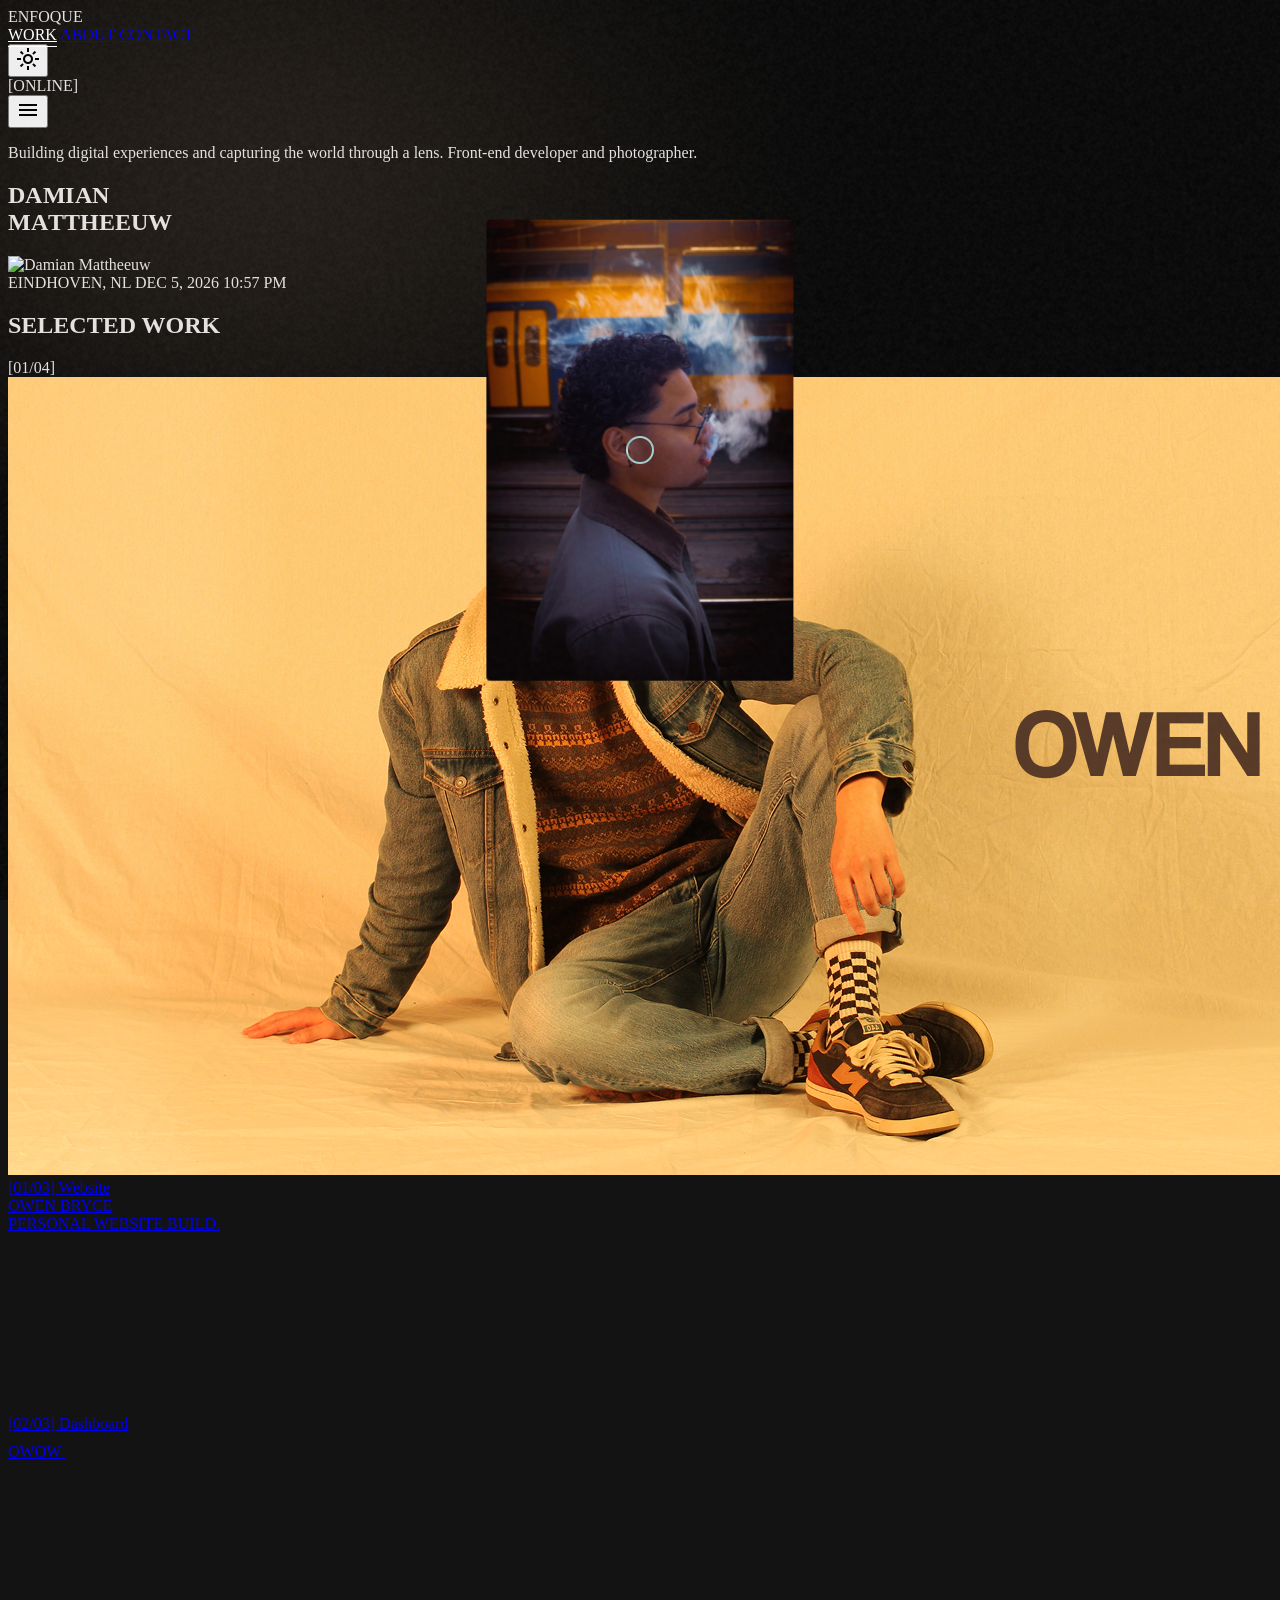
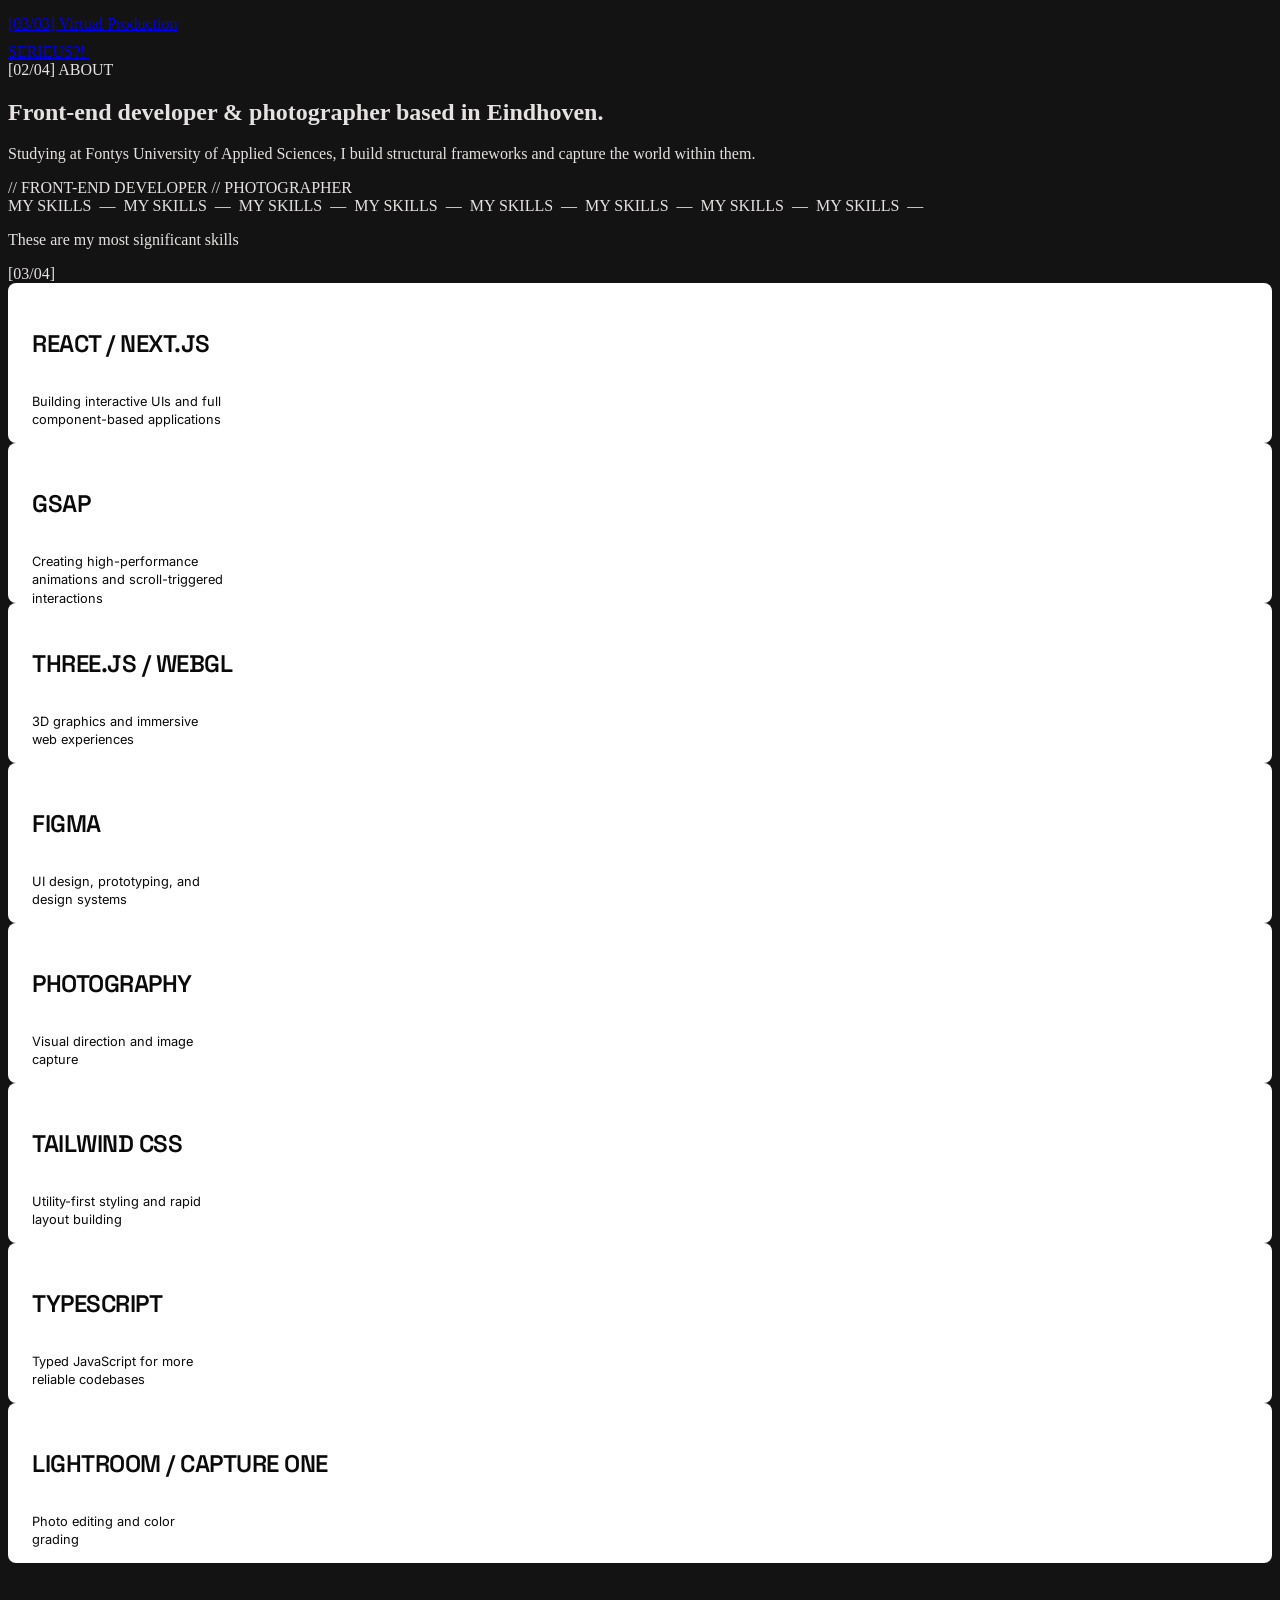
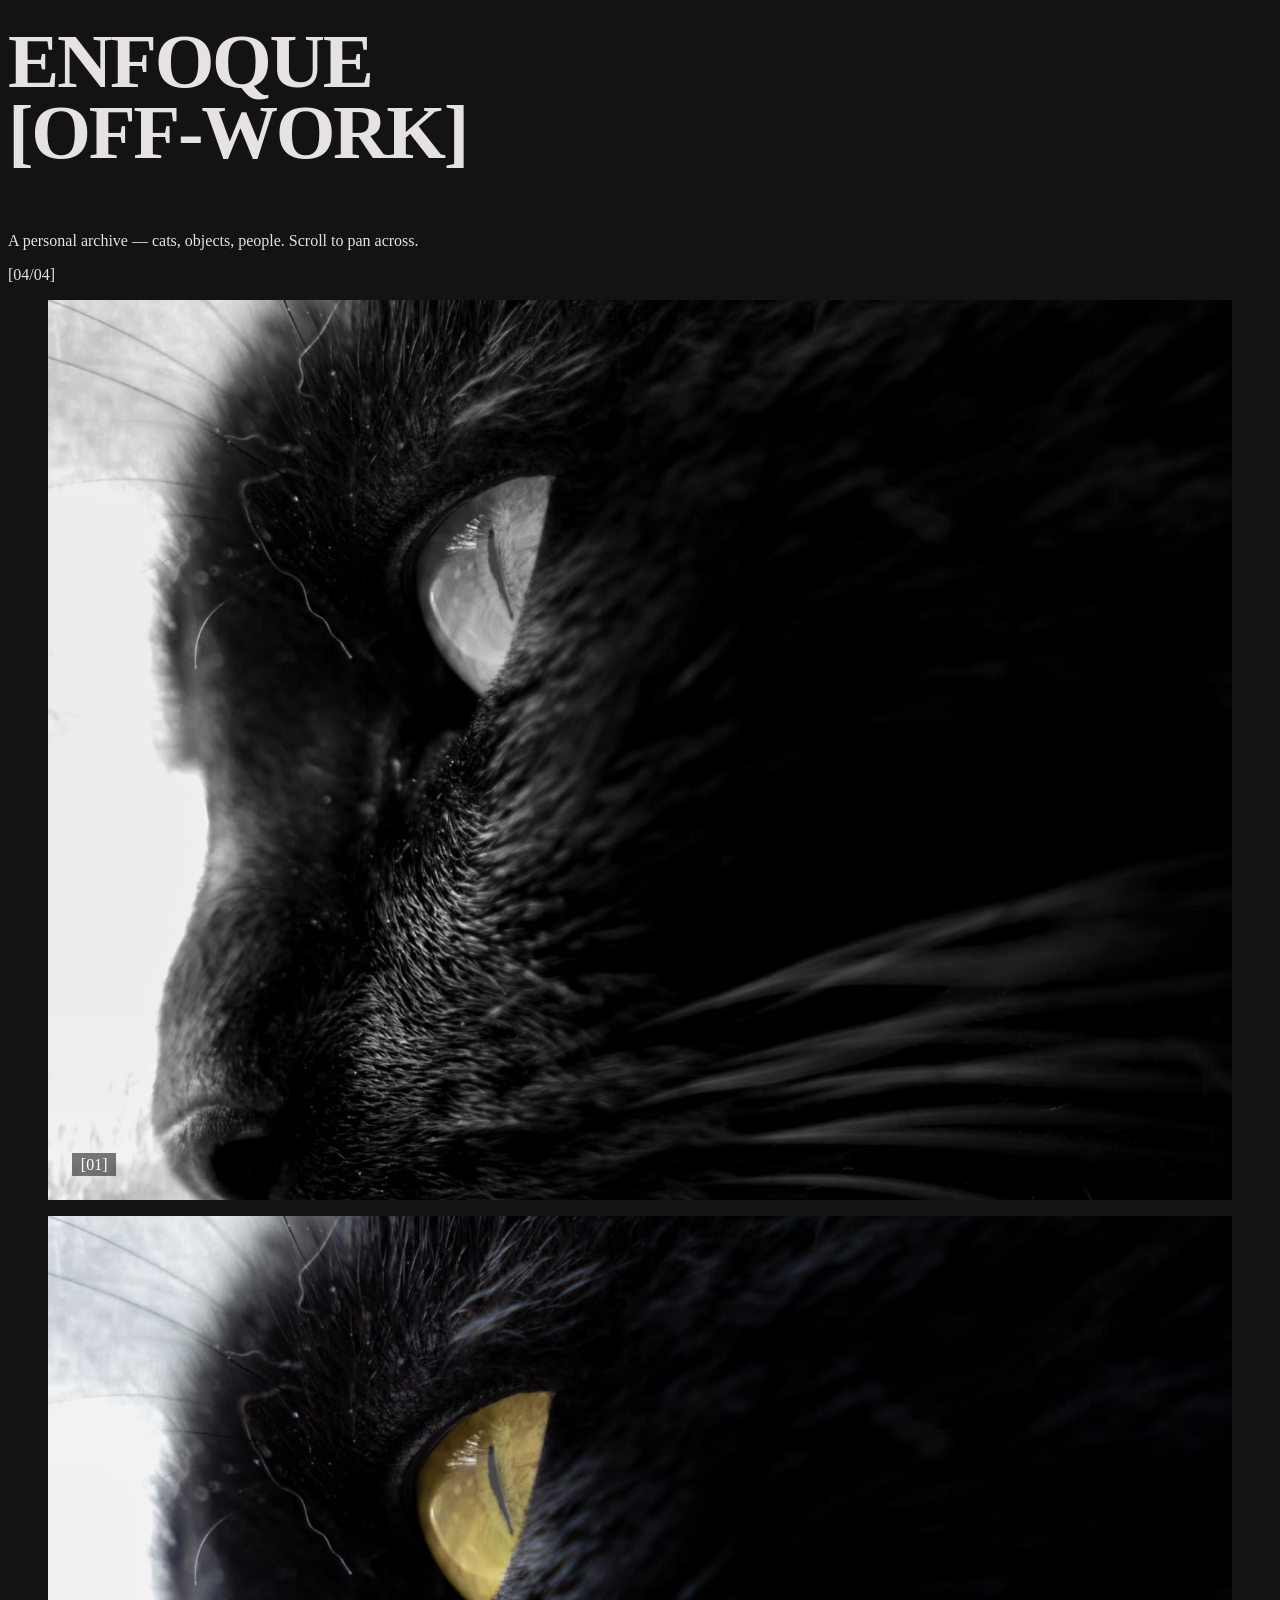
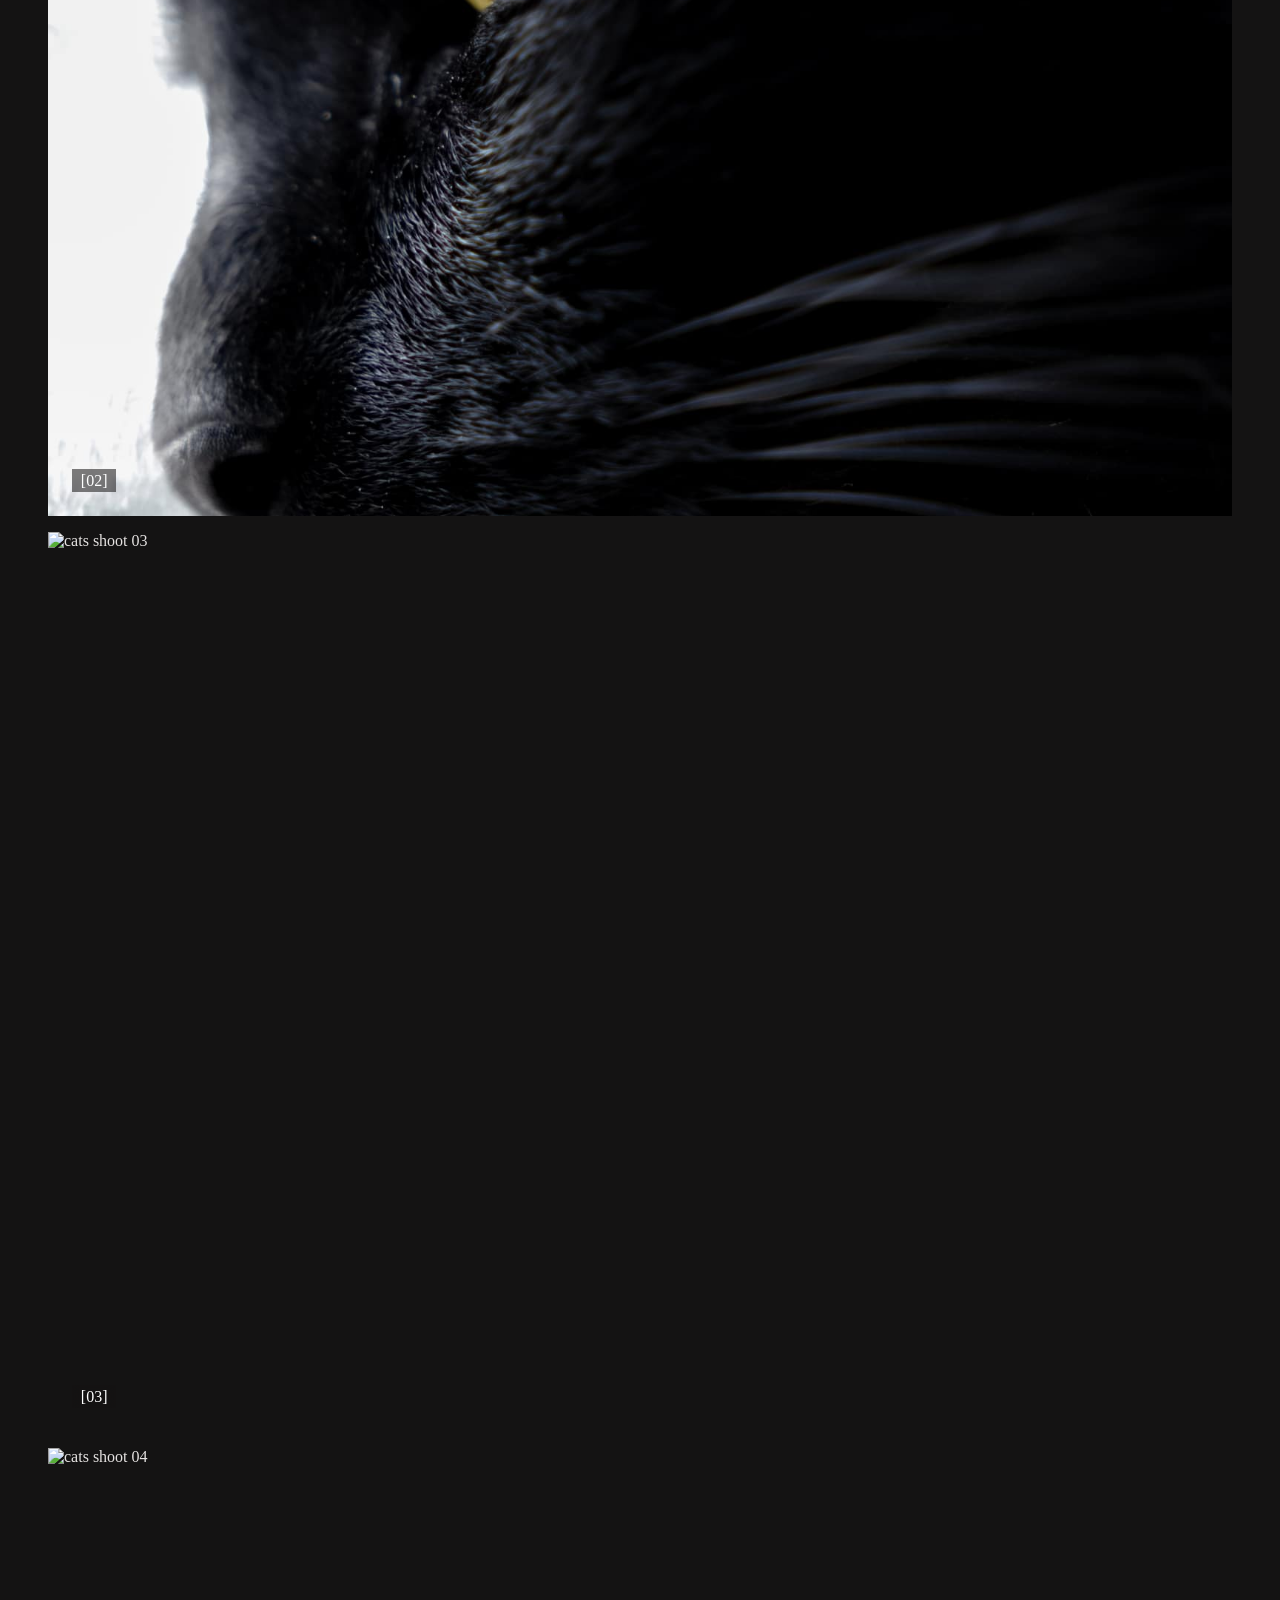
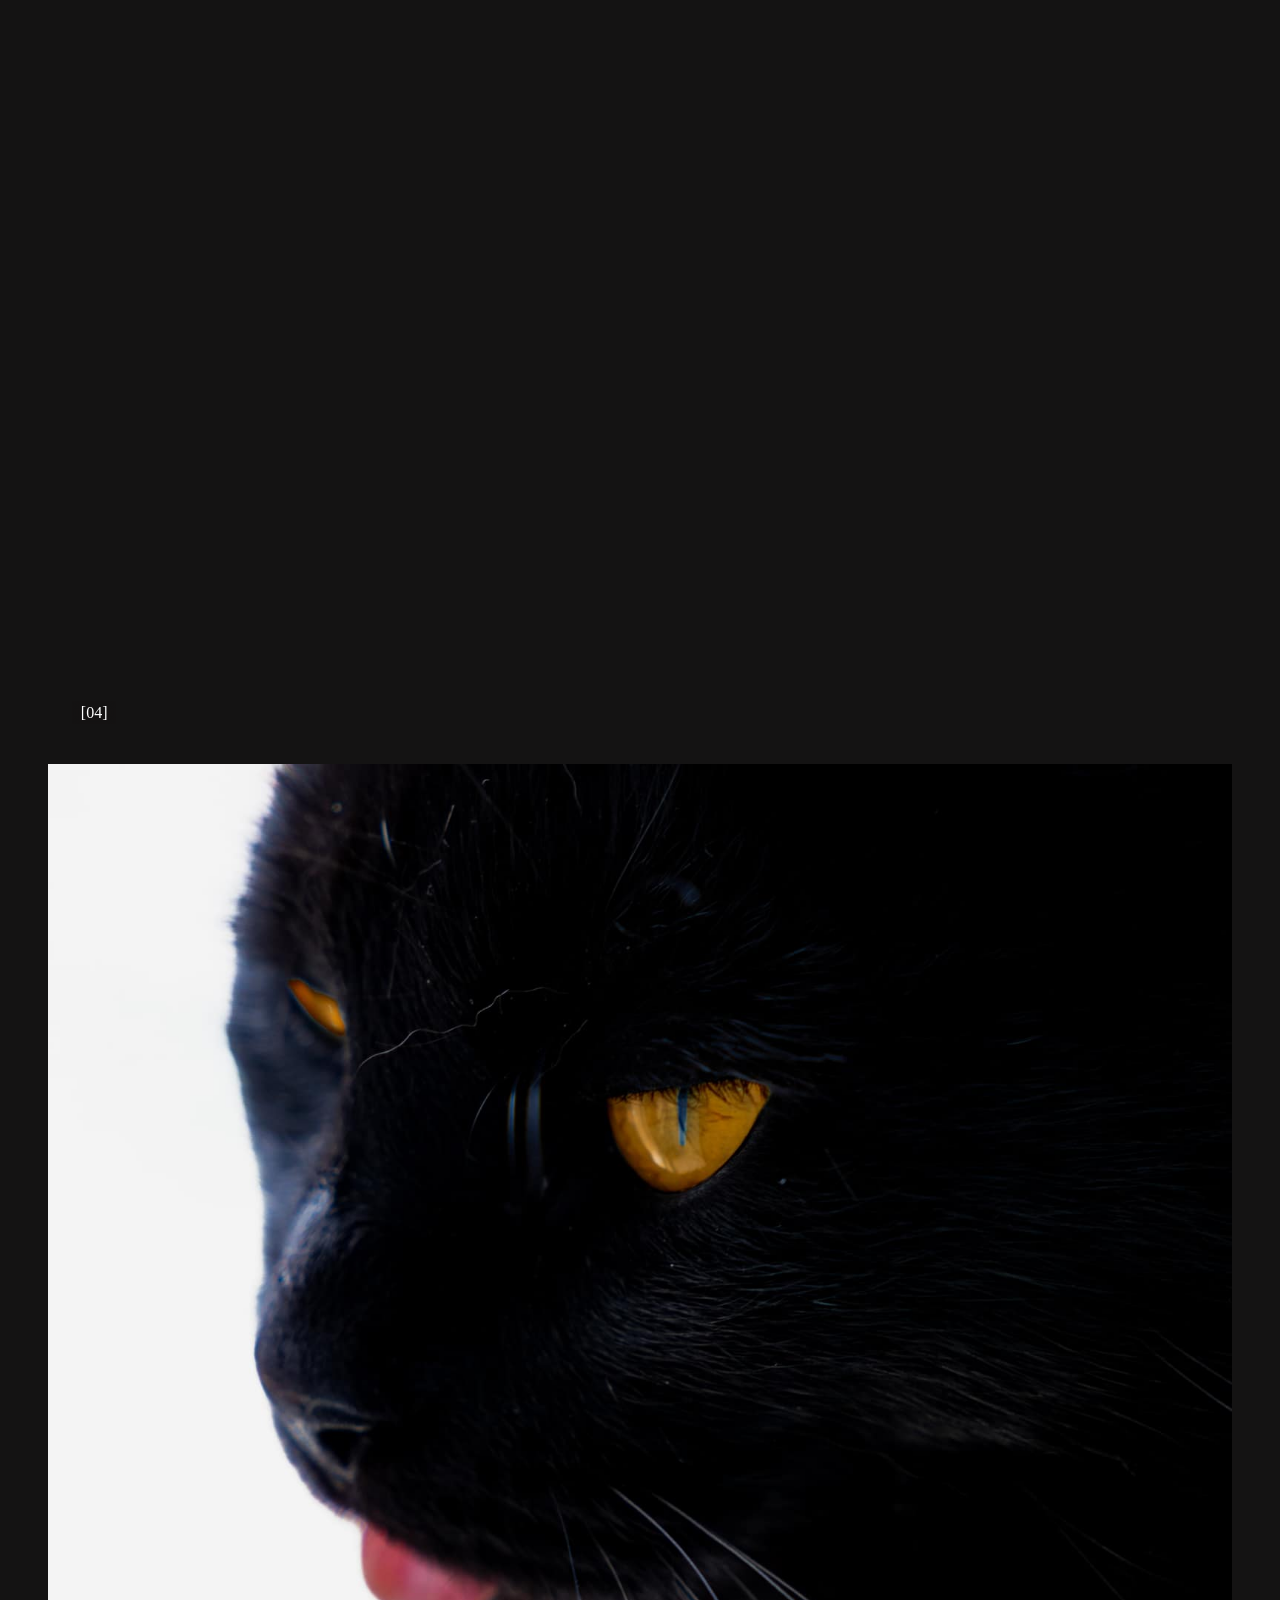
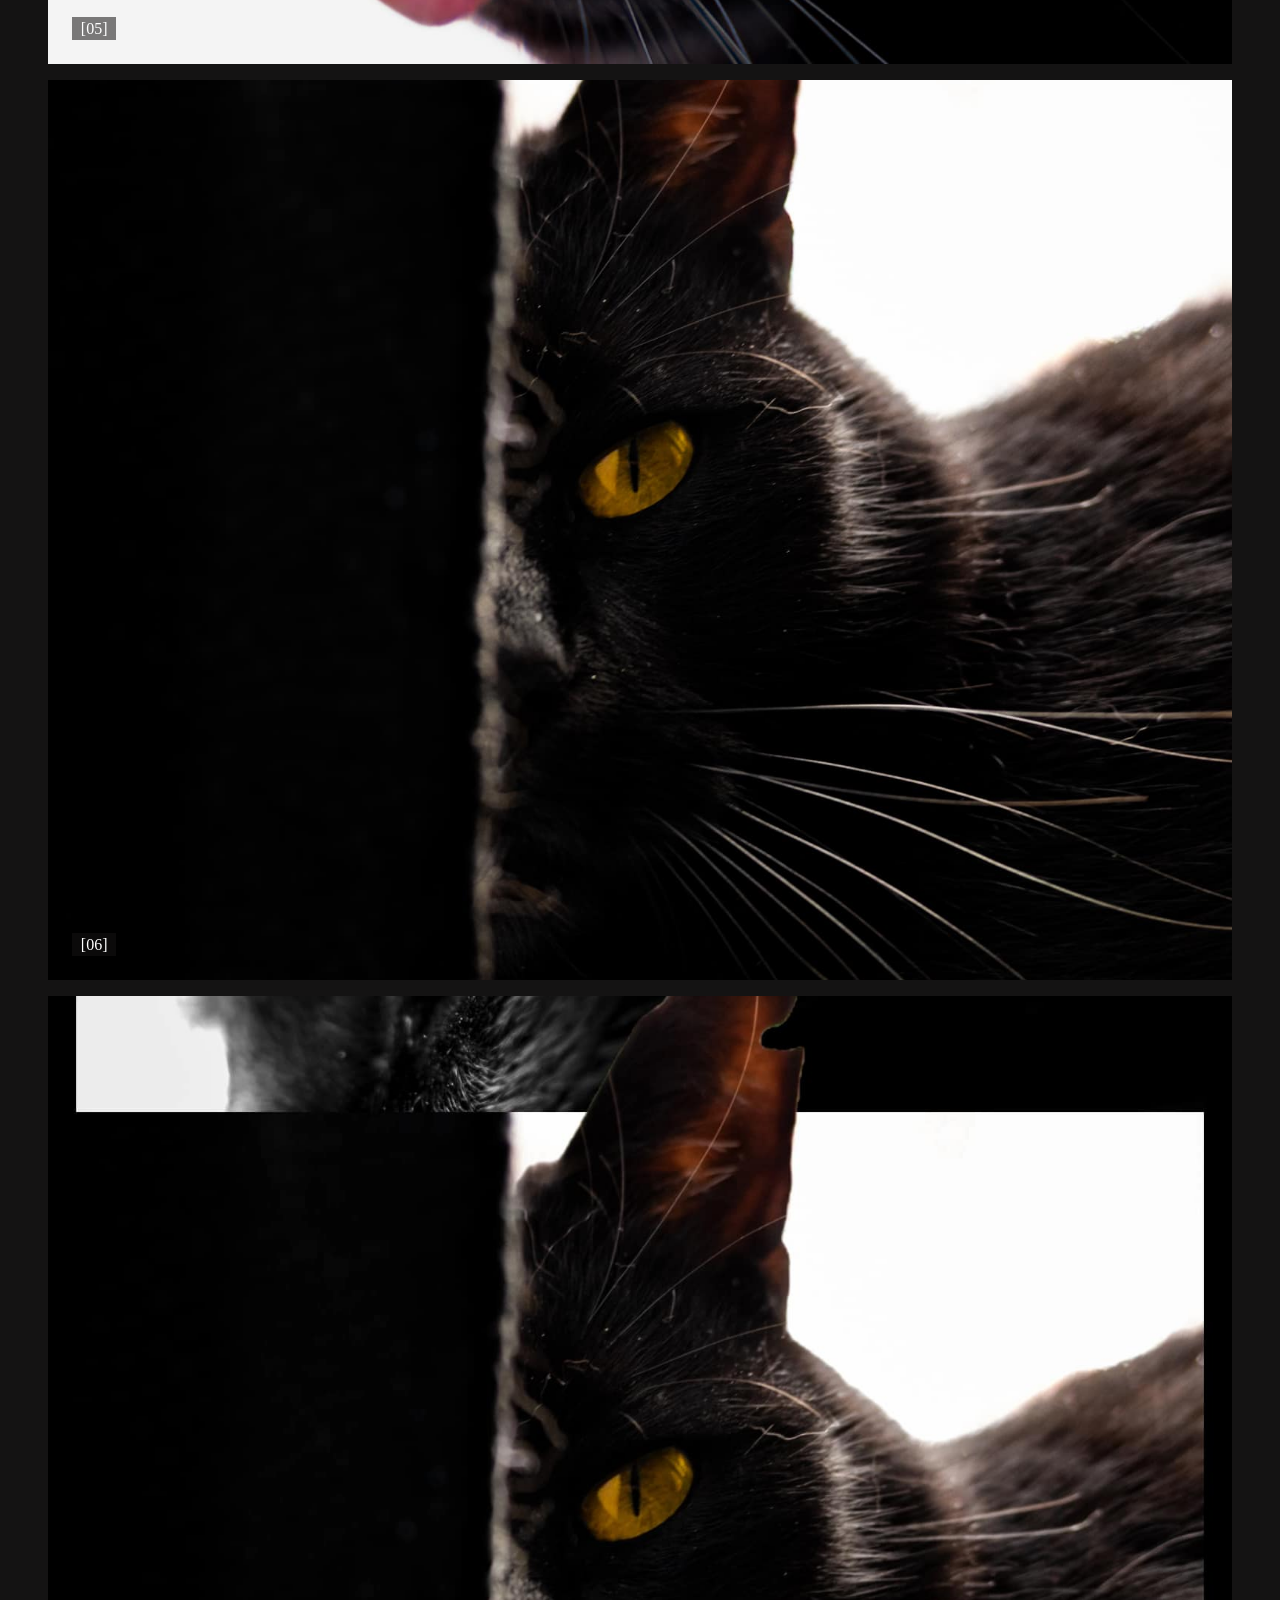
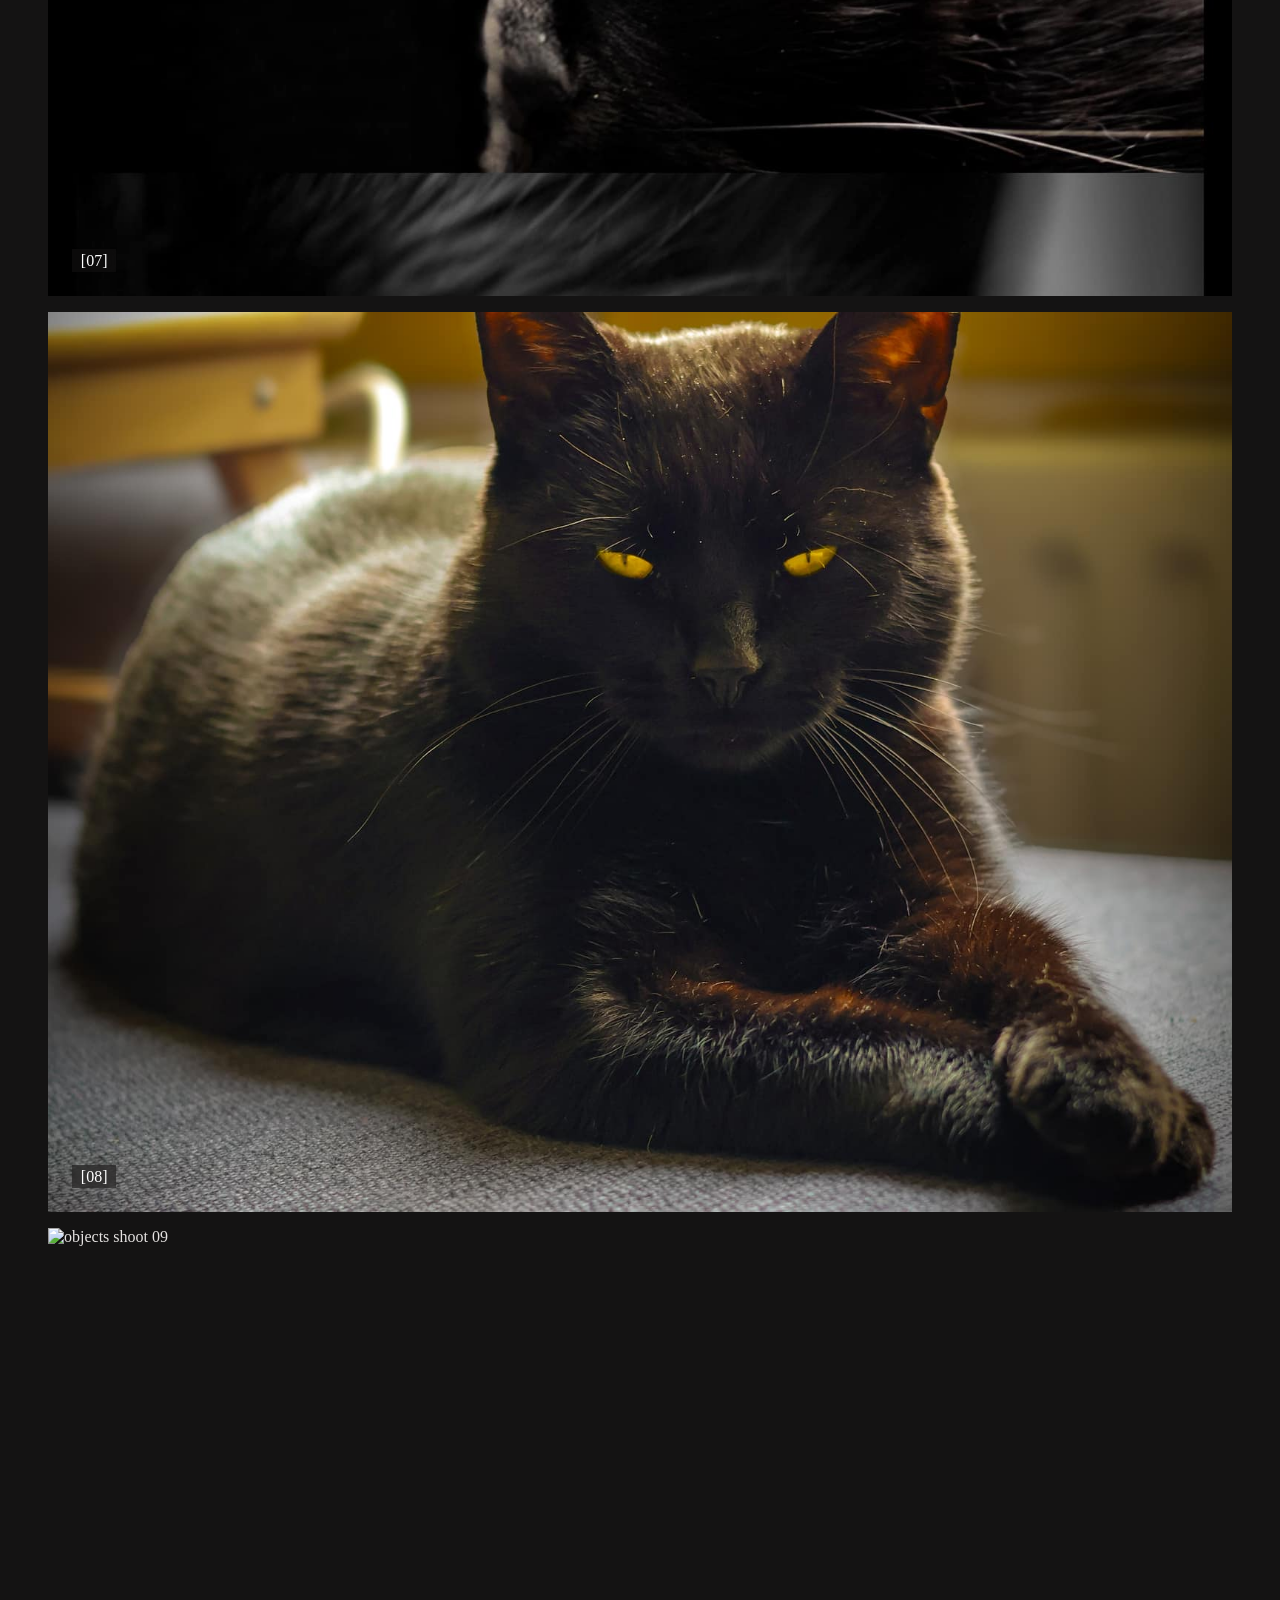
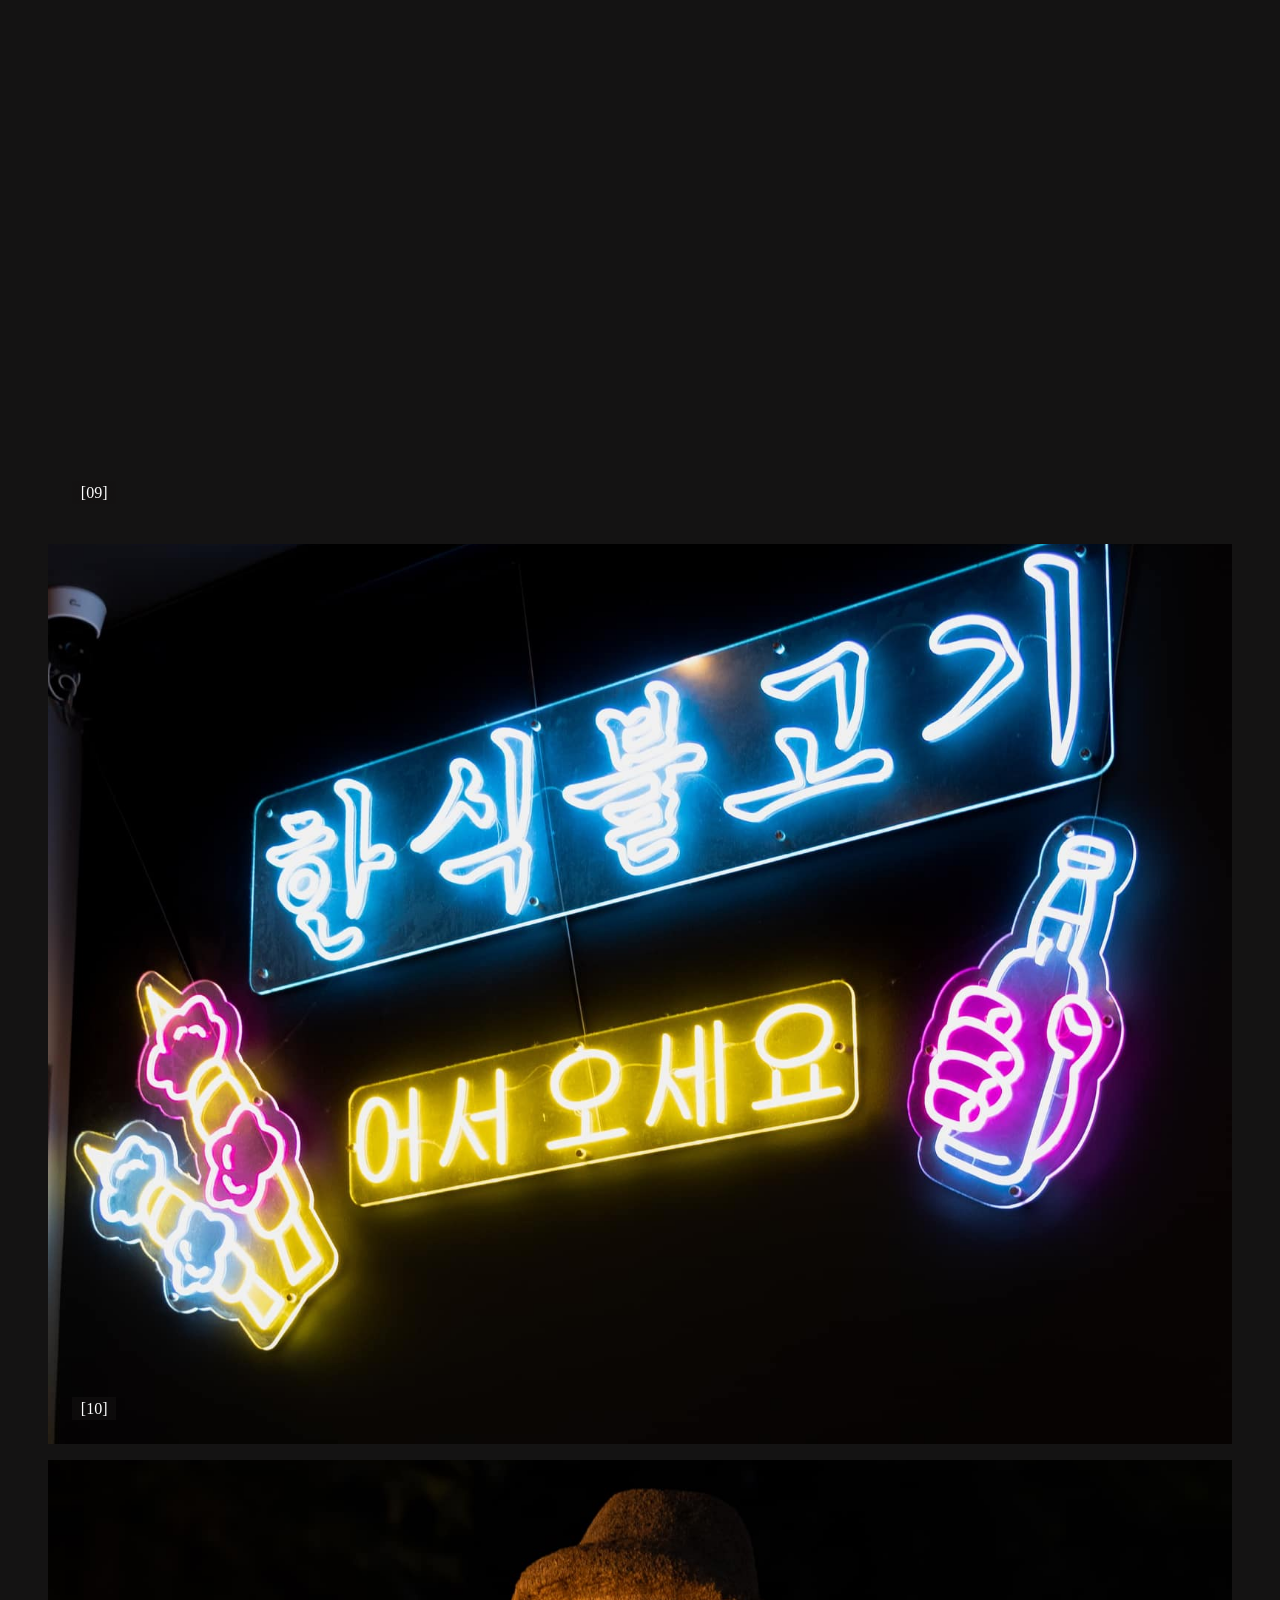
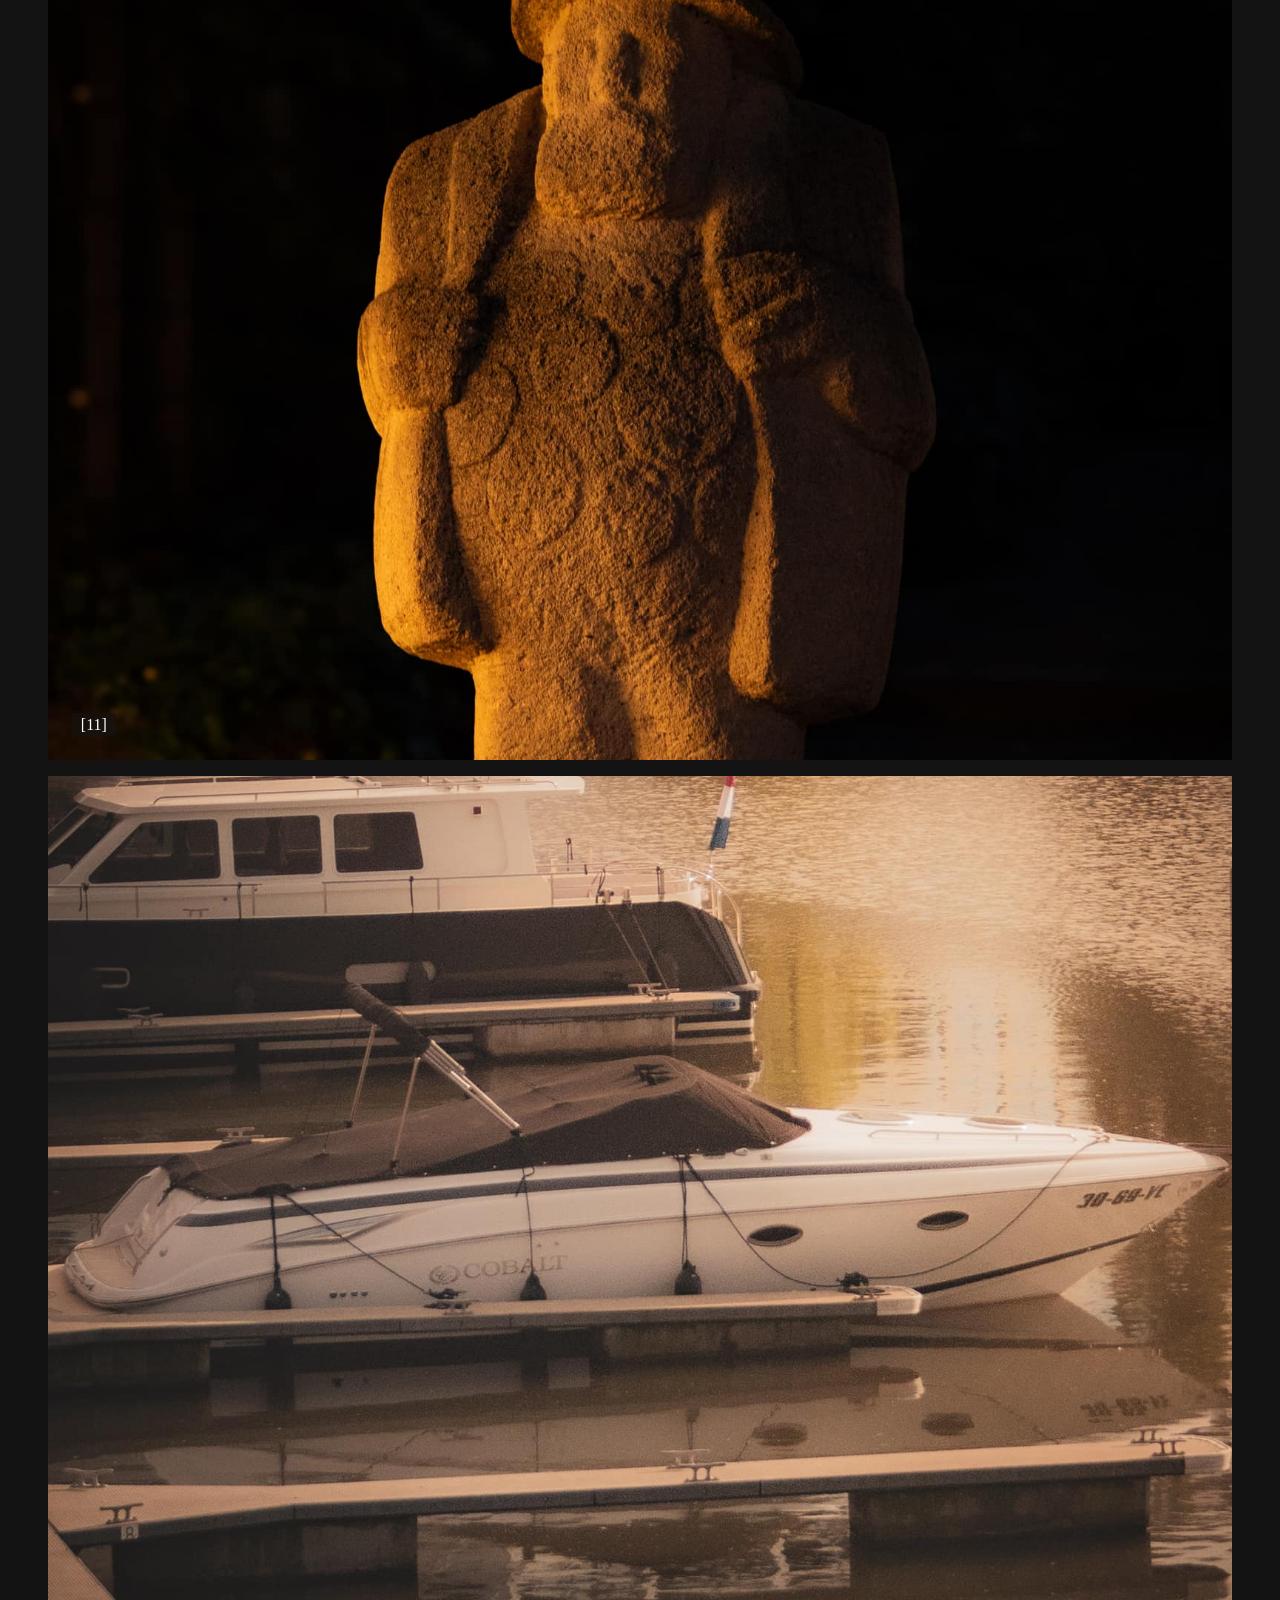
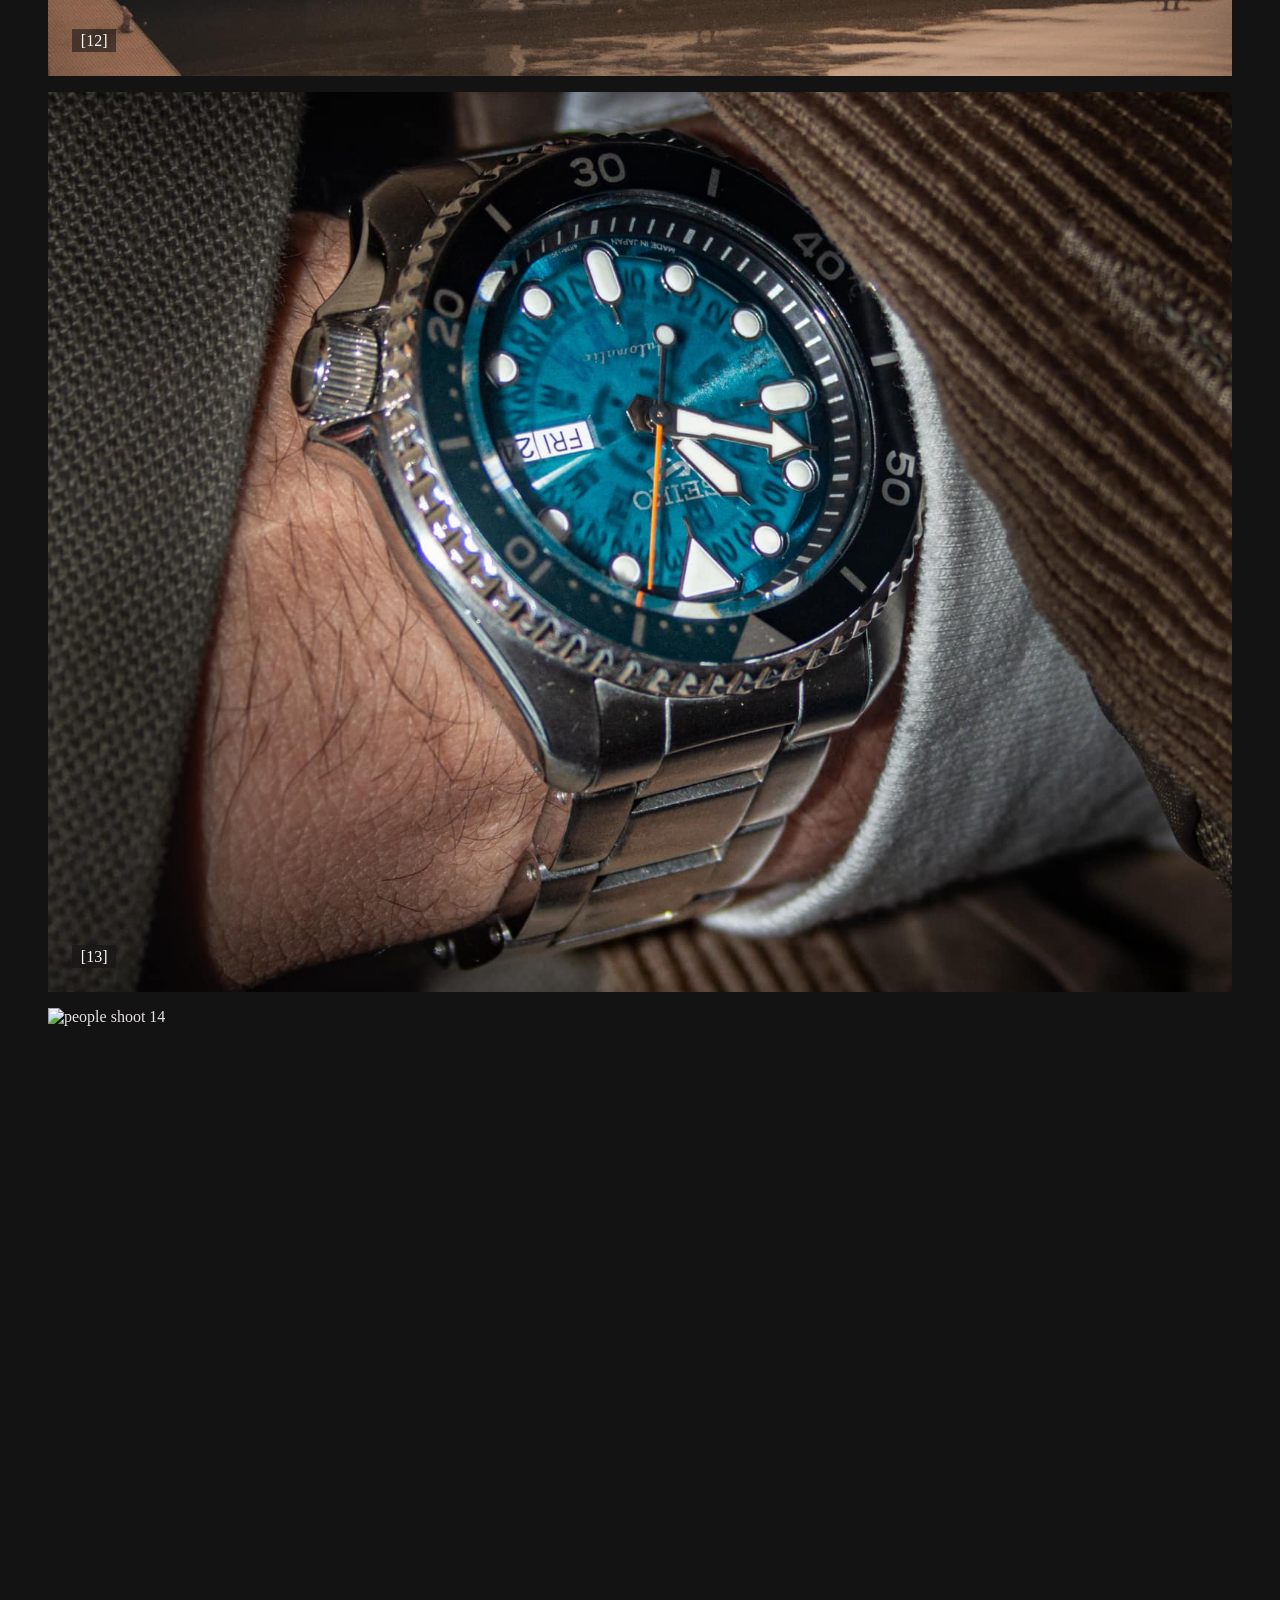
==== commit 11b59395: "Added a gradient scrim so the nav stays readable while scrolling" ====
--- a/index.html
+++ b/index.html
@@ -33,7 +33,7 @@
     <div class="fixed inset-0 scanline z-50 mix-blend-overlay opacity-30"></div>
     <!-- TopAppBar -->
     <header
-      class="fixed top-0 w-full z-40 bg-transparent flex justify-between items-center px-margin-mobile md:px-margin-desktop py-8 transition-opacity duration-500 ease-in-out"
+      class="fixed top-0 w-full z-40 bg-gradient-to-b from-surface-container-lowest to-transparent flex justify-between items-center px-margin-mobile md:px-margin-desktop py-8 transition-opacity duration-500 ease-in-out"
     >
       <div
         class="font-headline-lg-mobile md:font-headline-lg text-headline-lg-mobile md:text-headline-lg text-primary tracking-tighter uppercase warp-element"
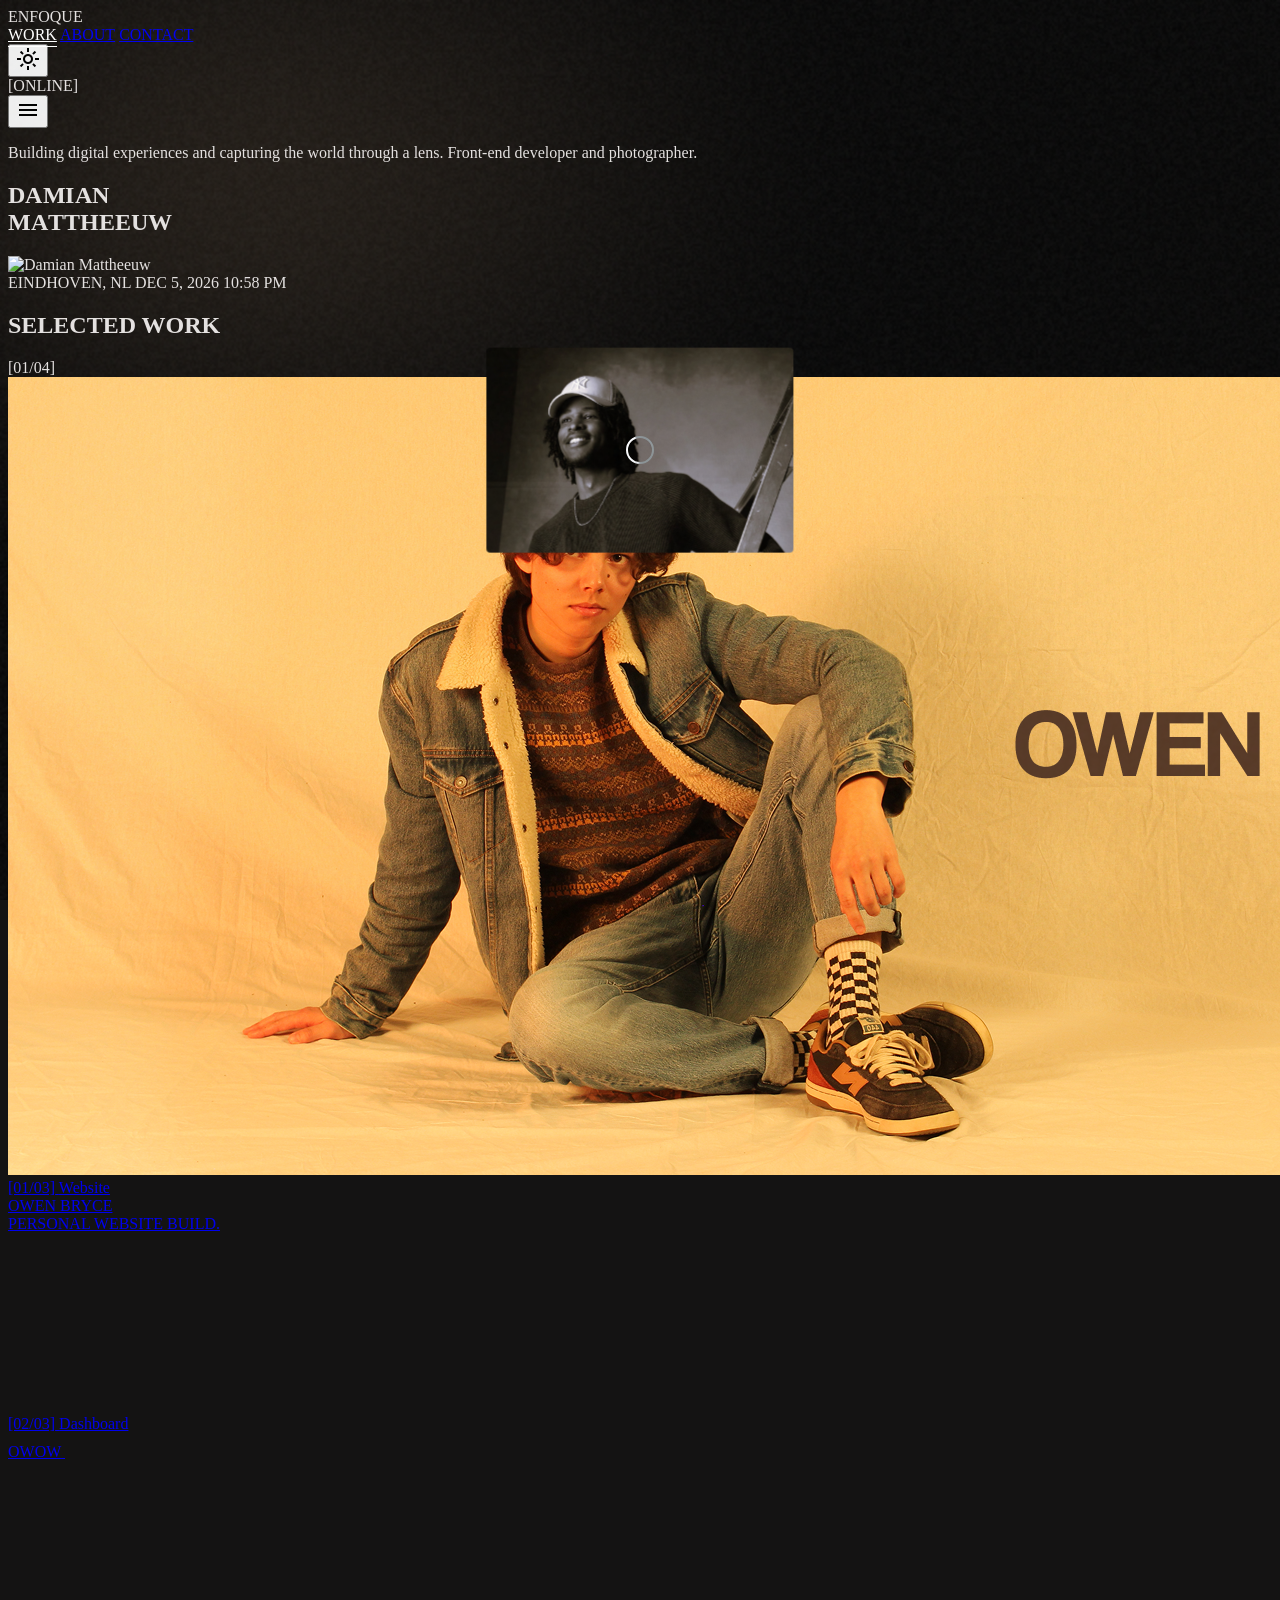
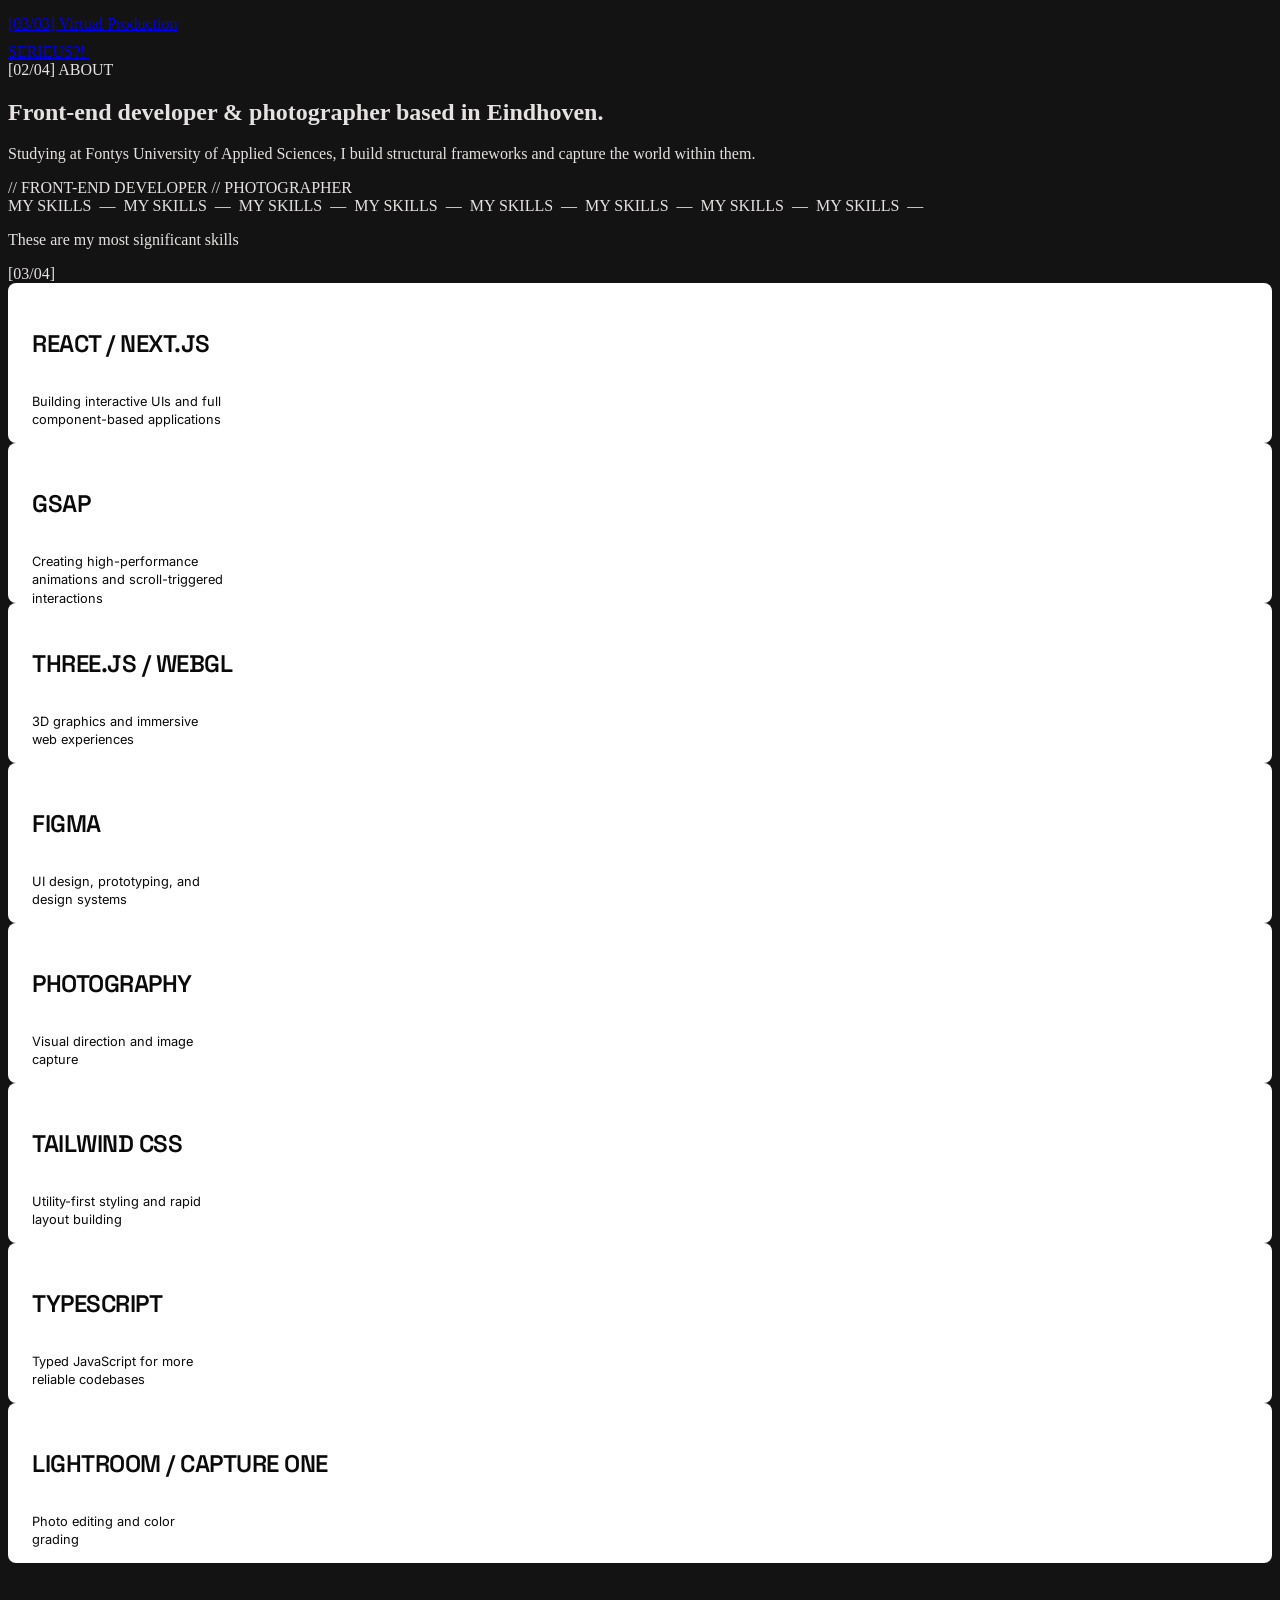
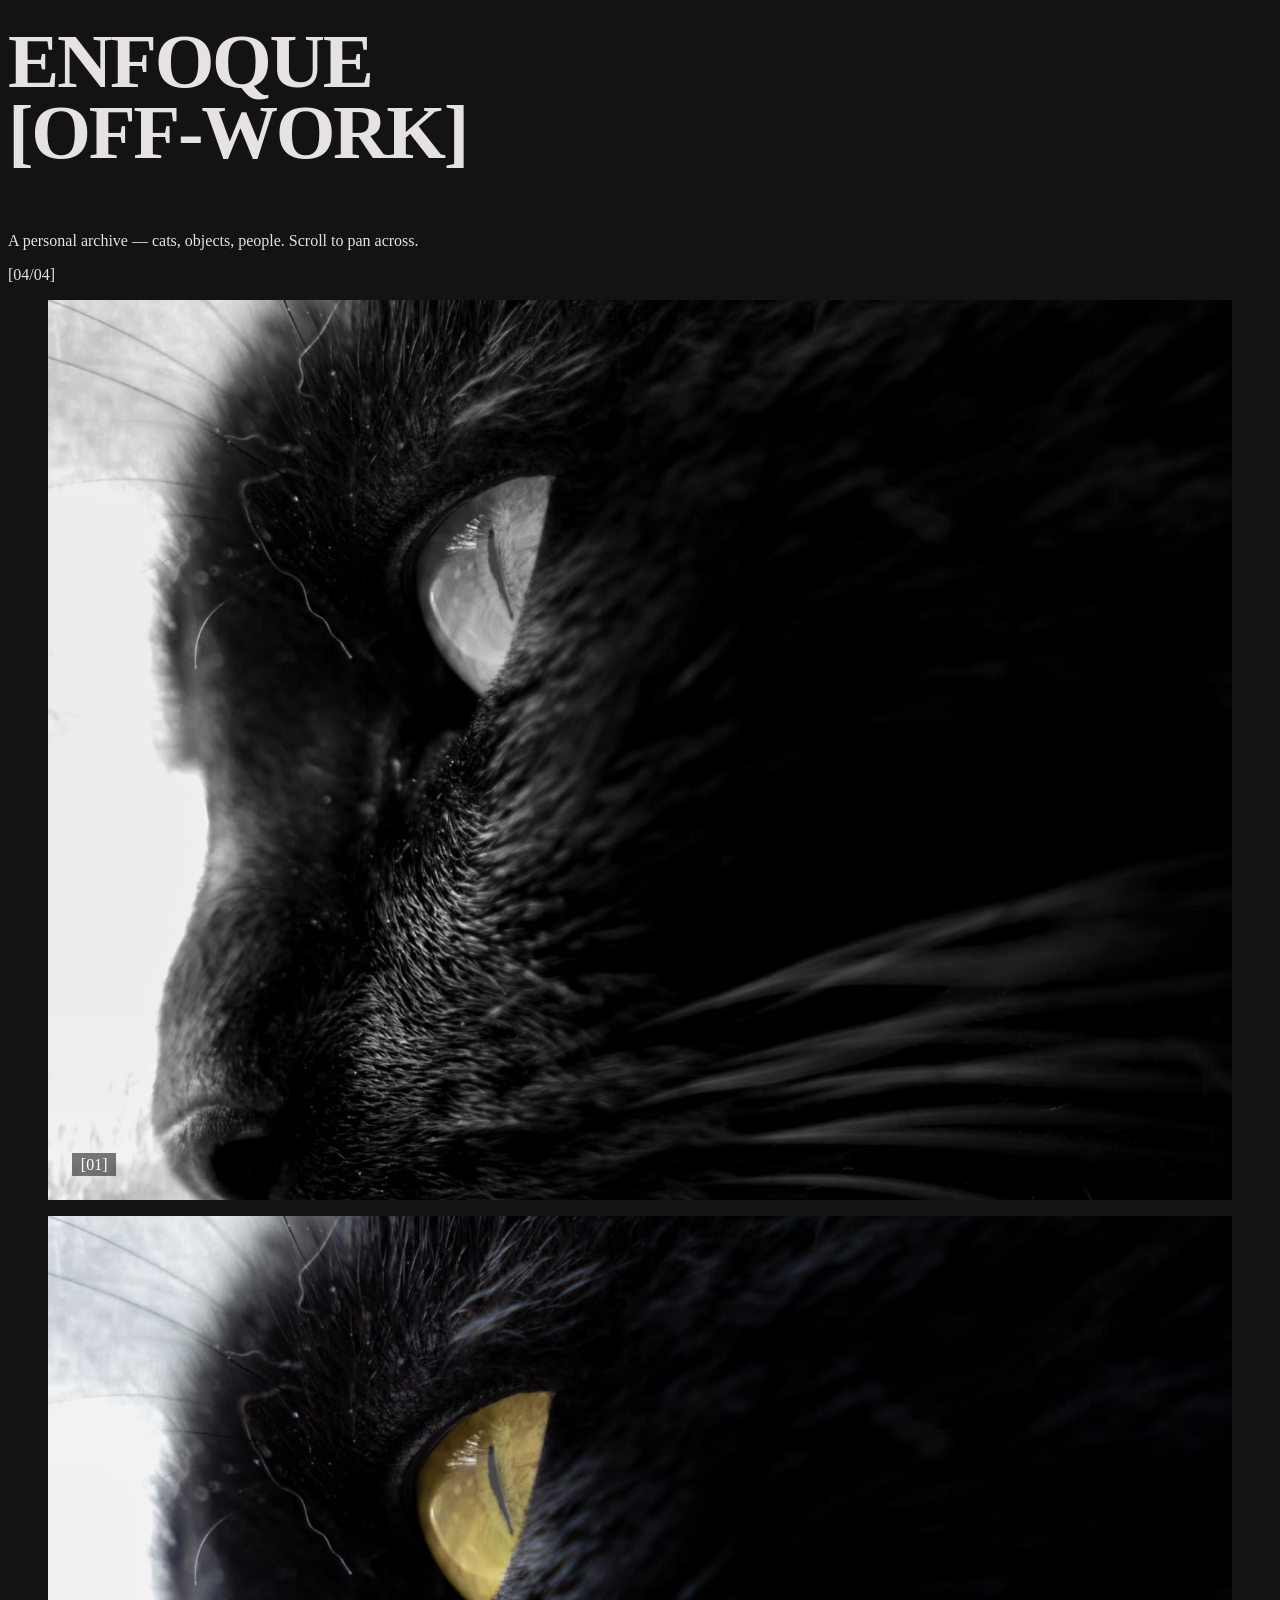
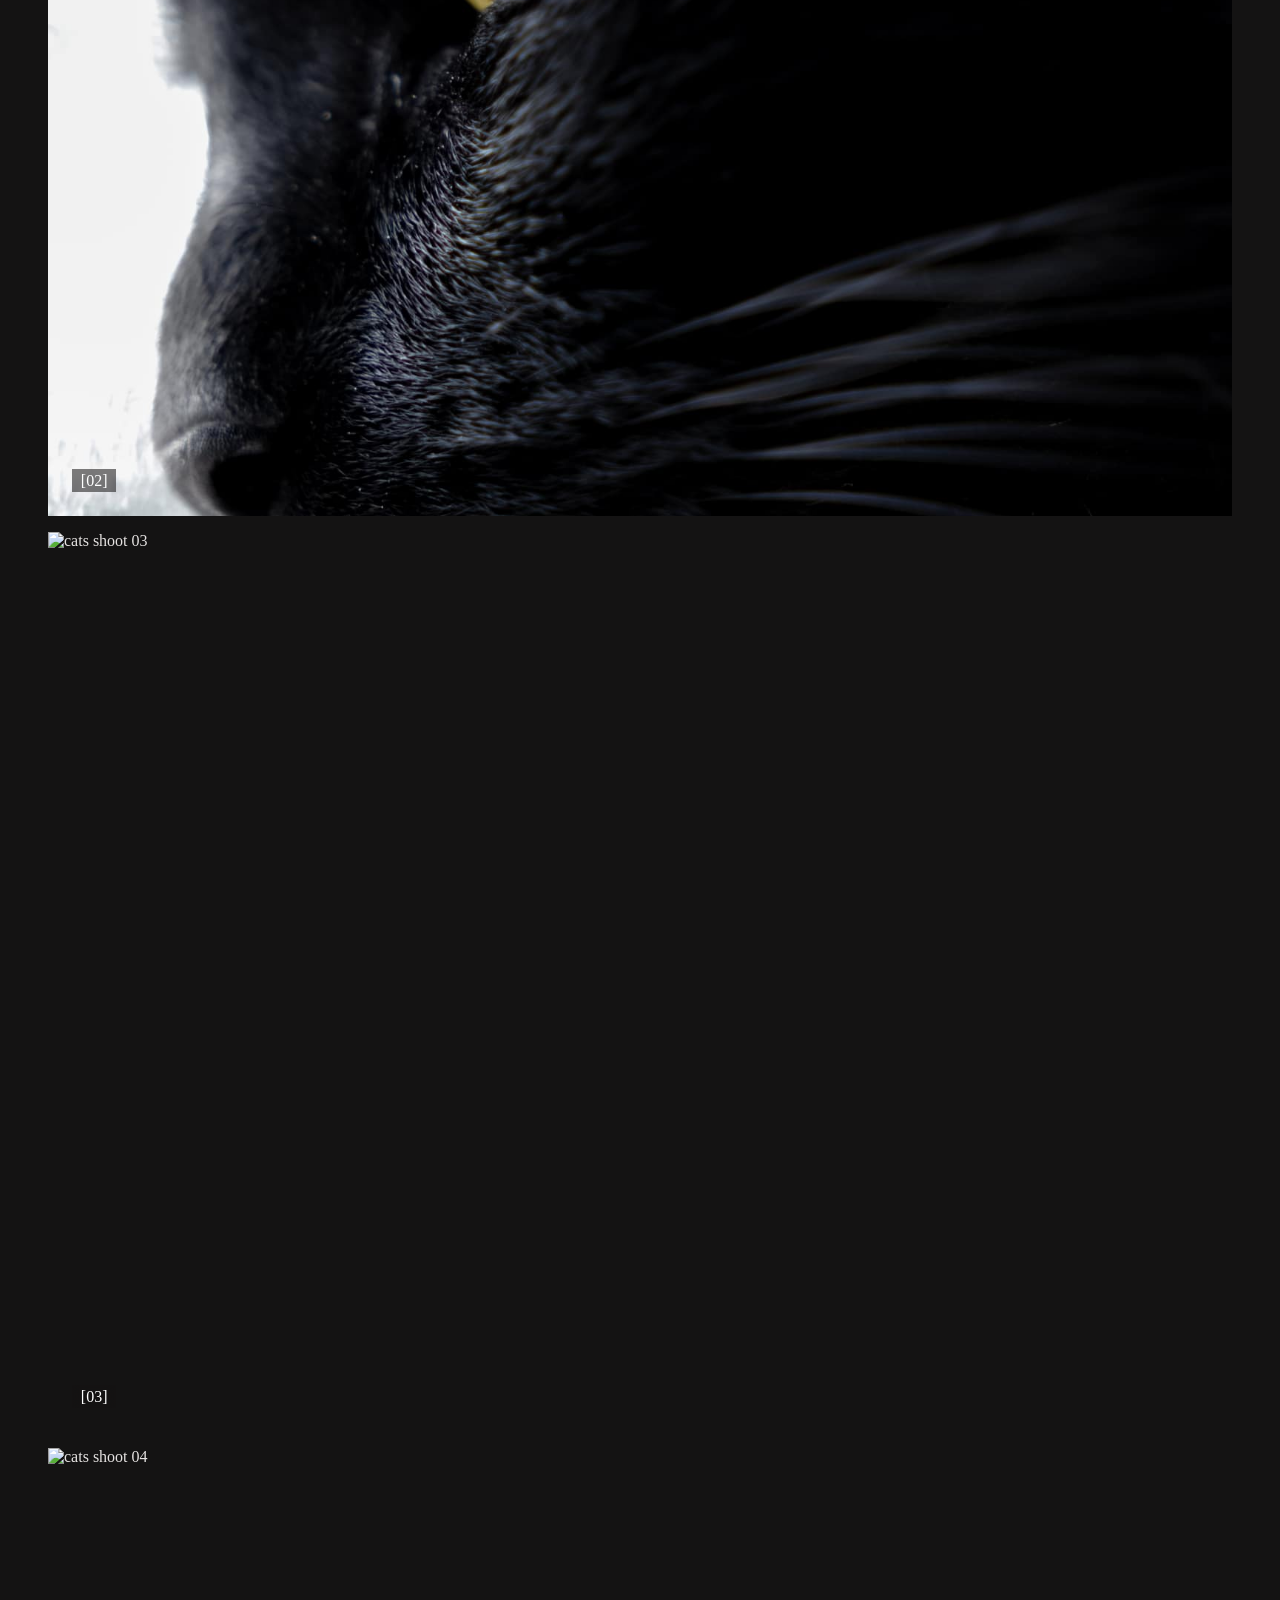
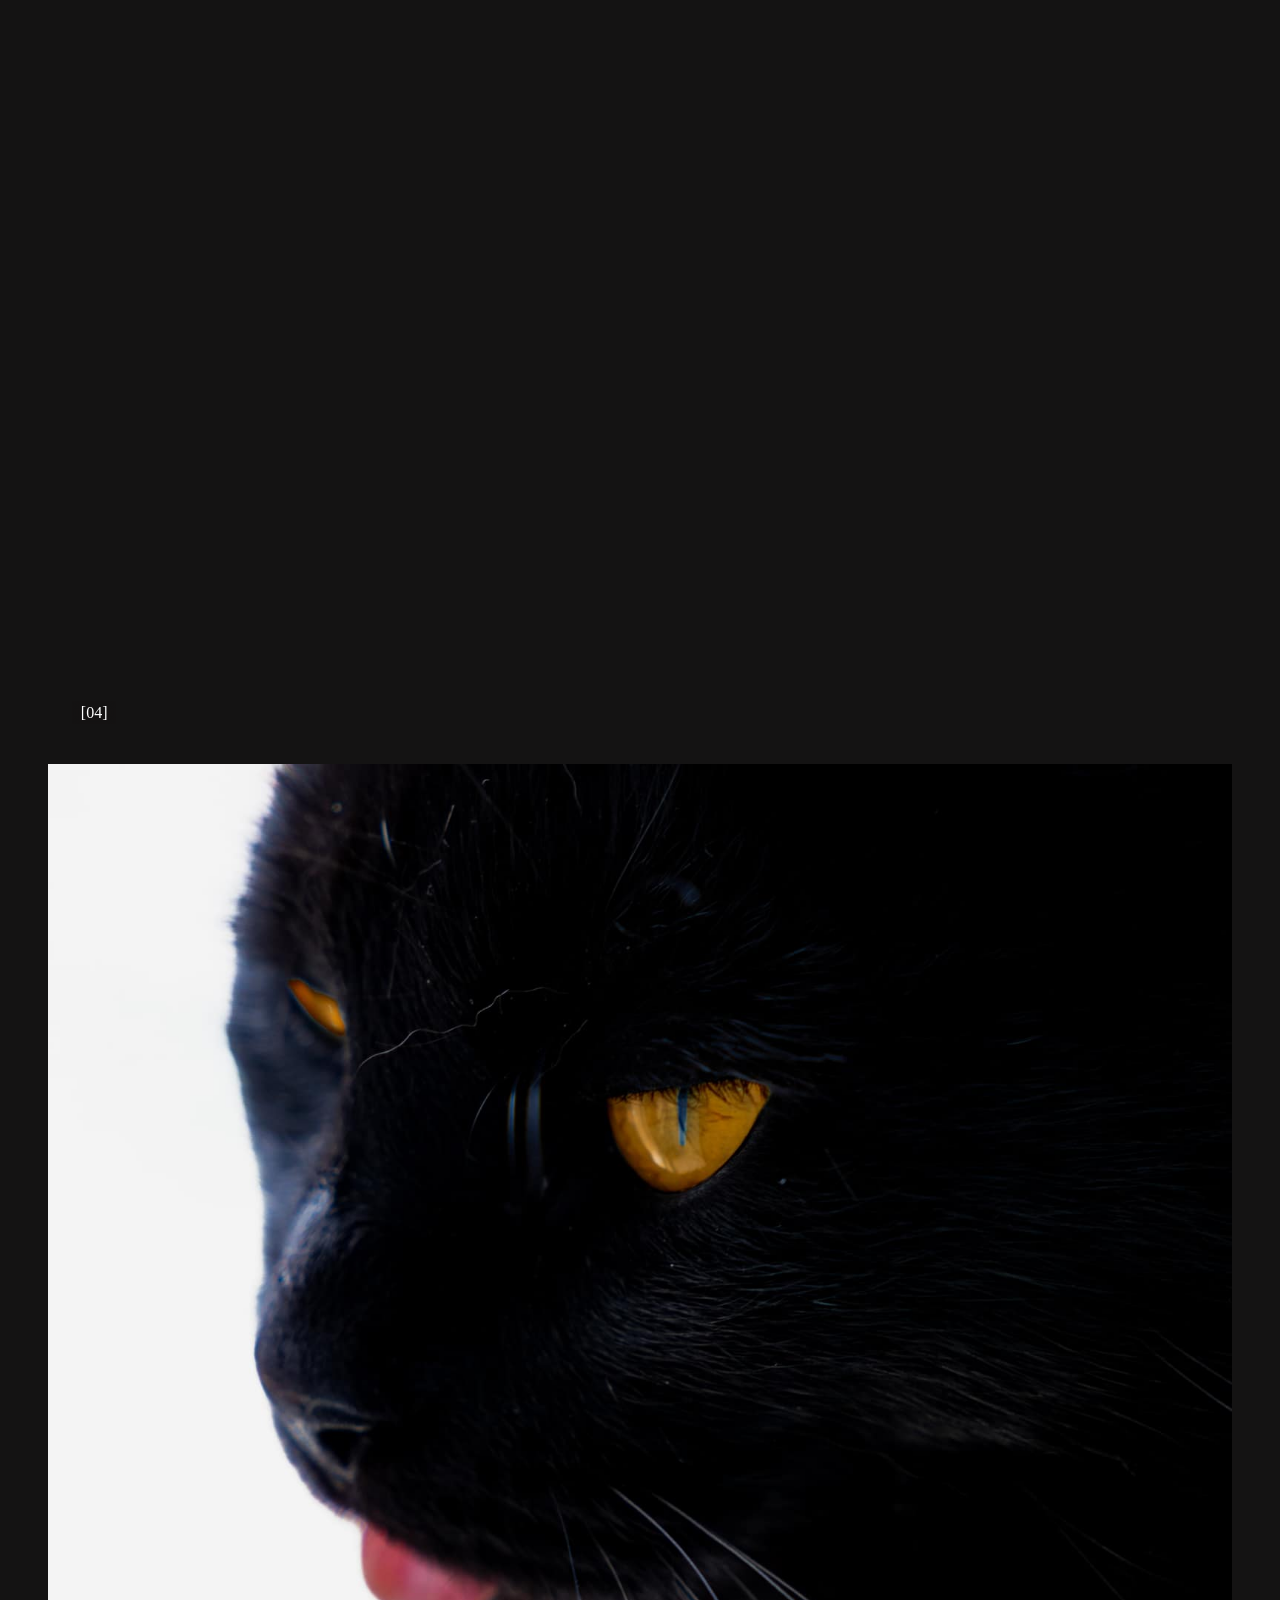
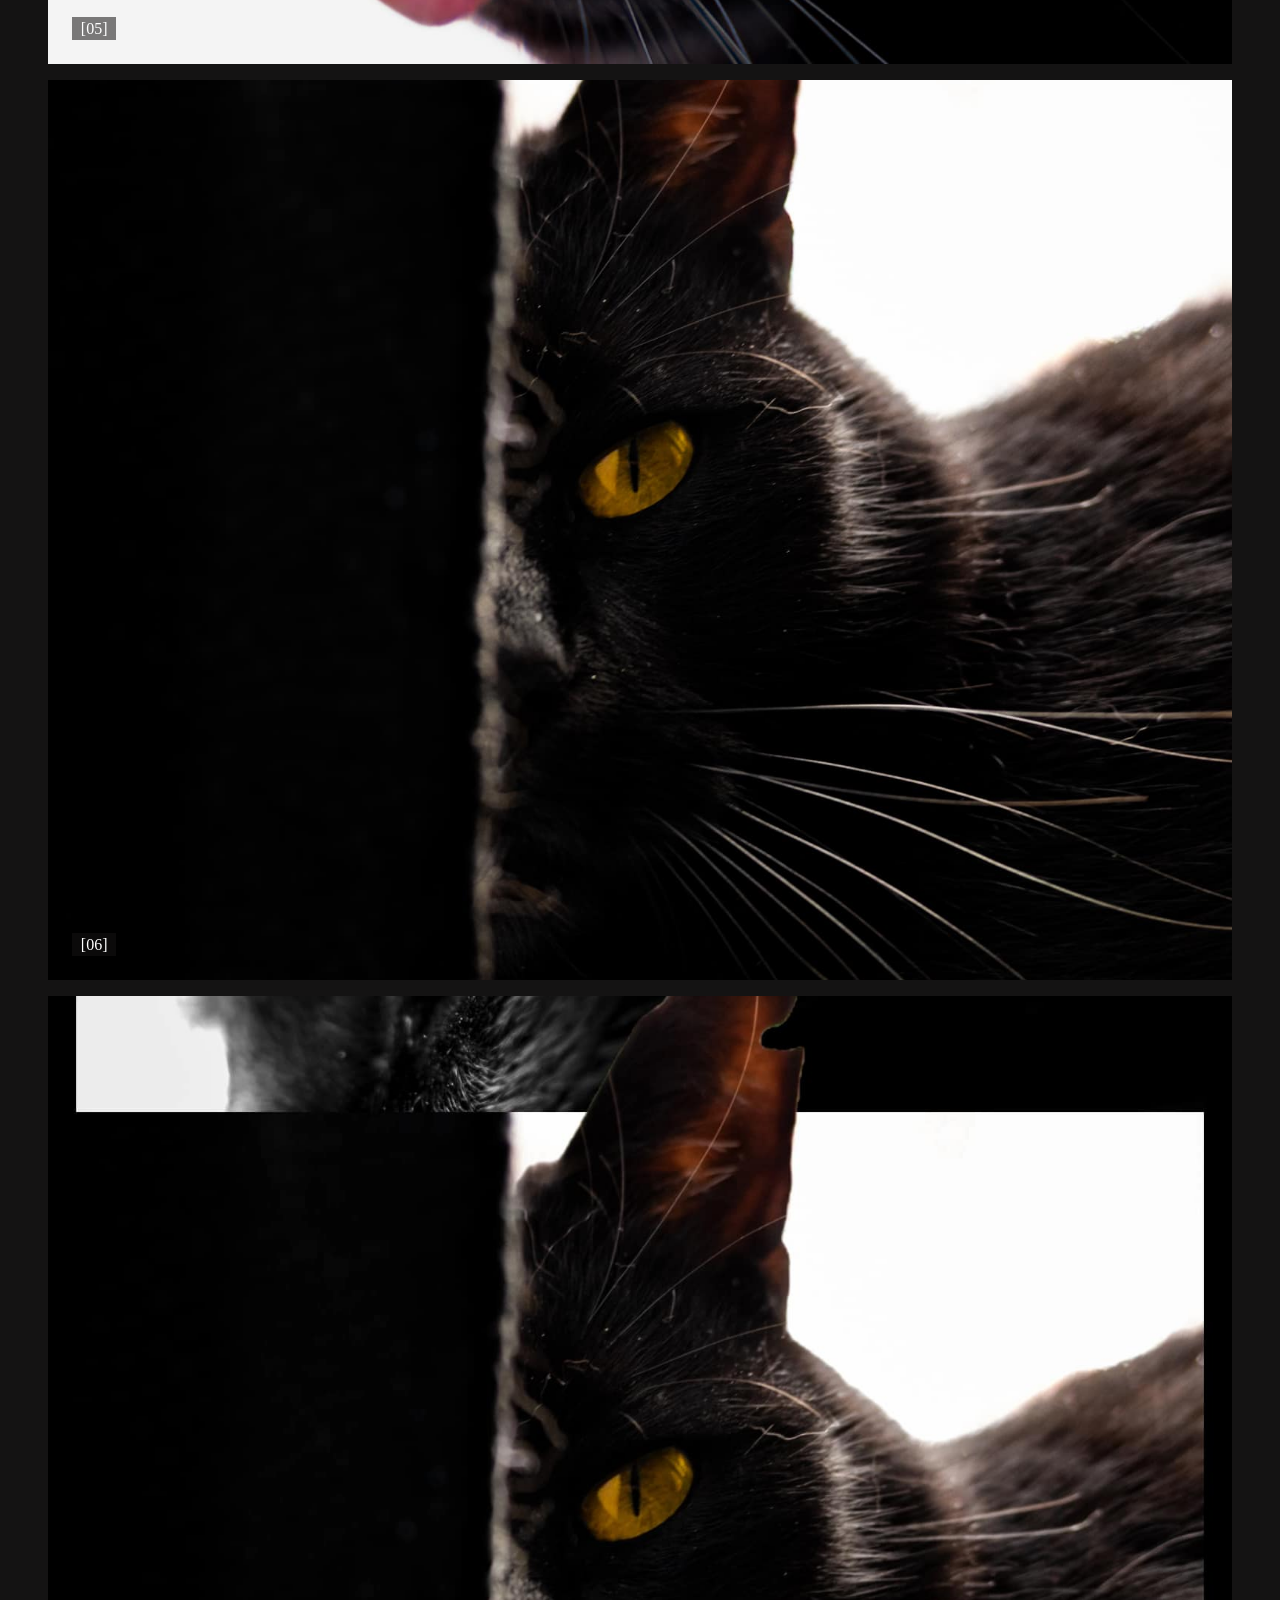
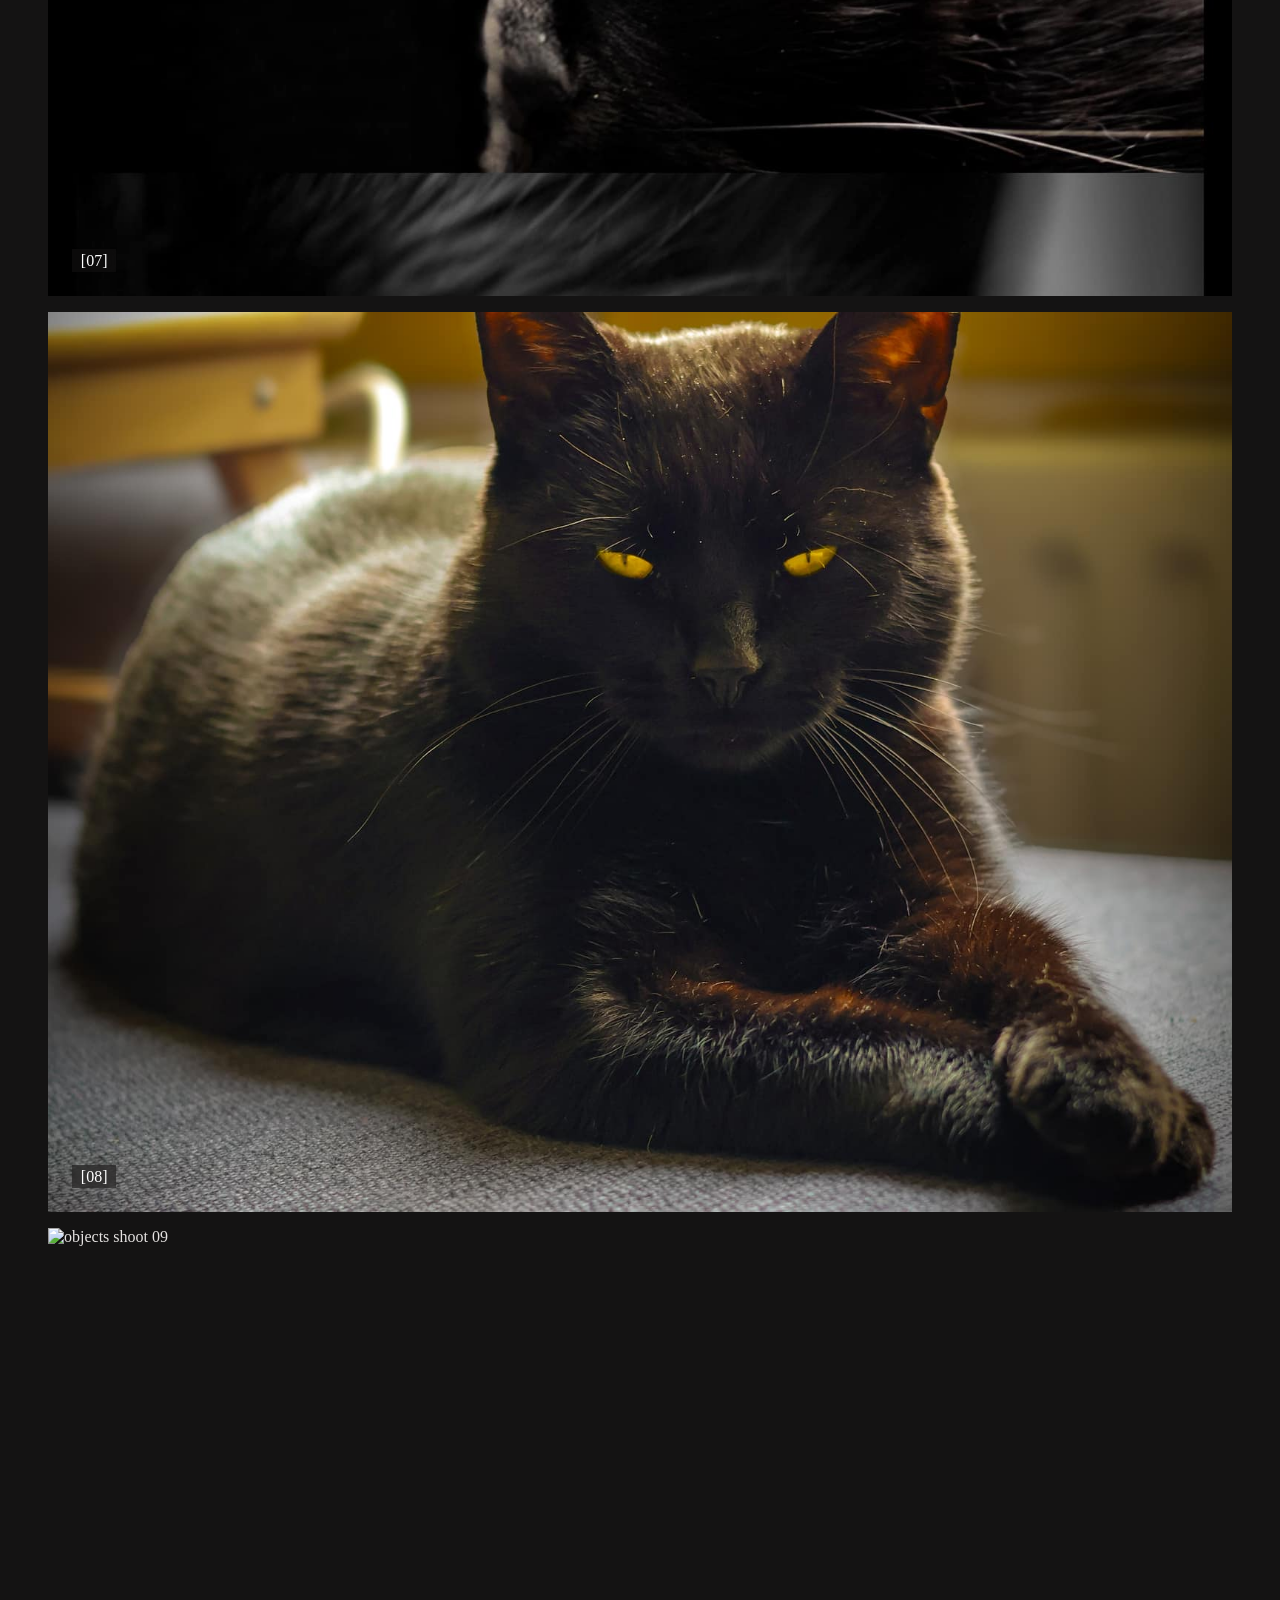
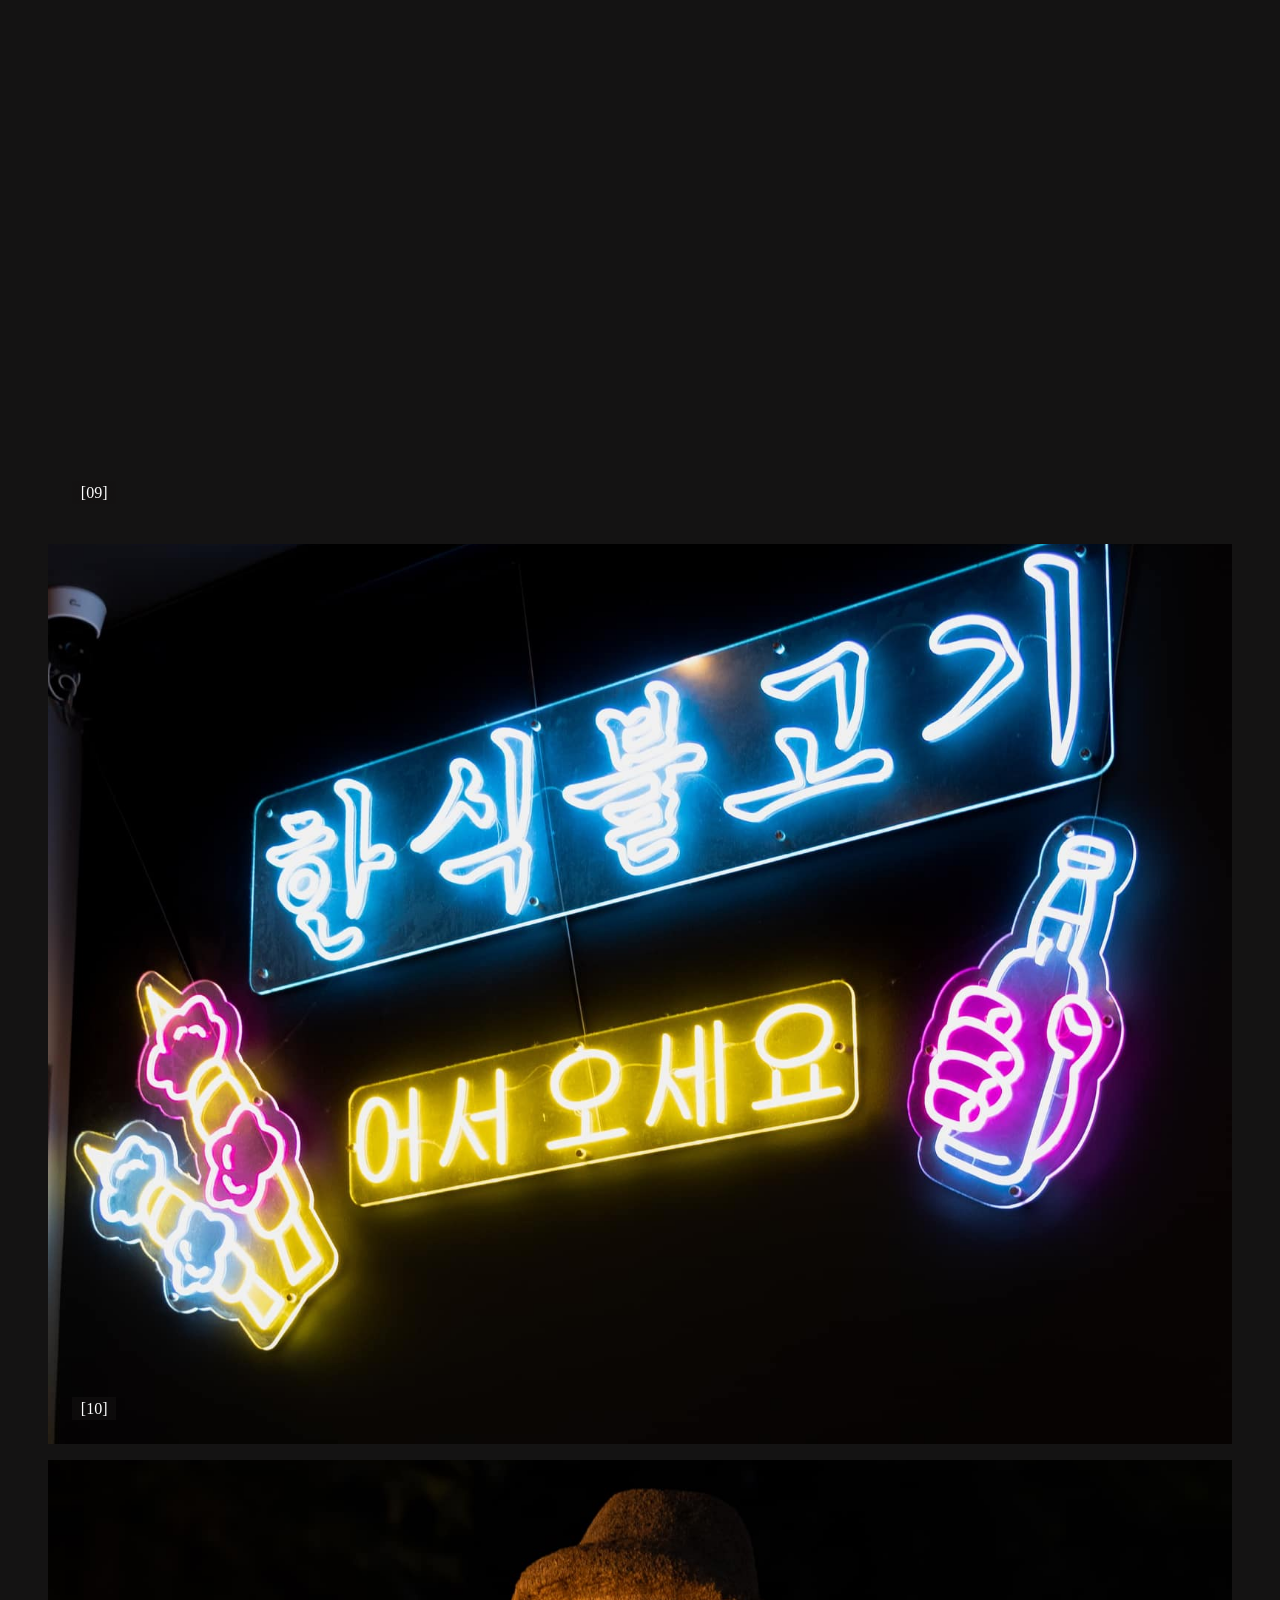
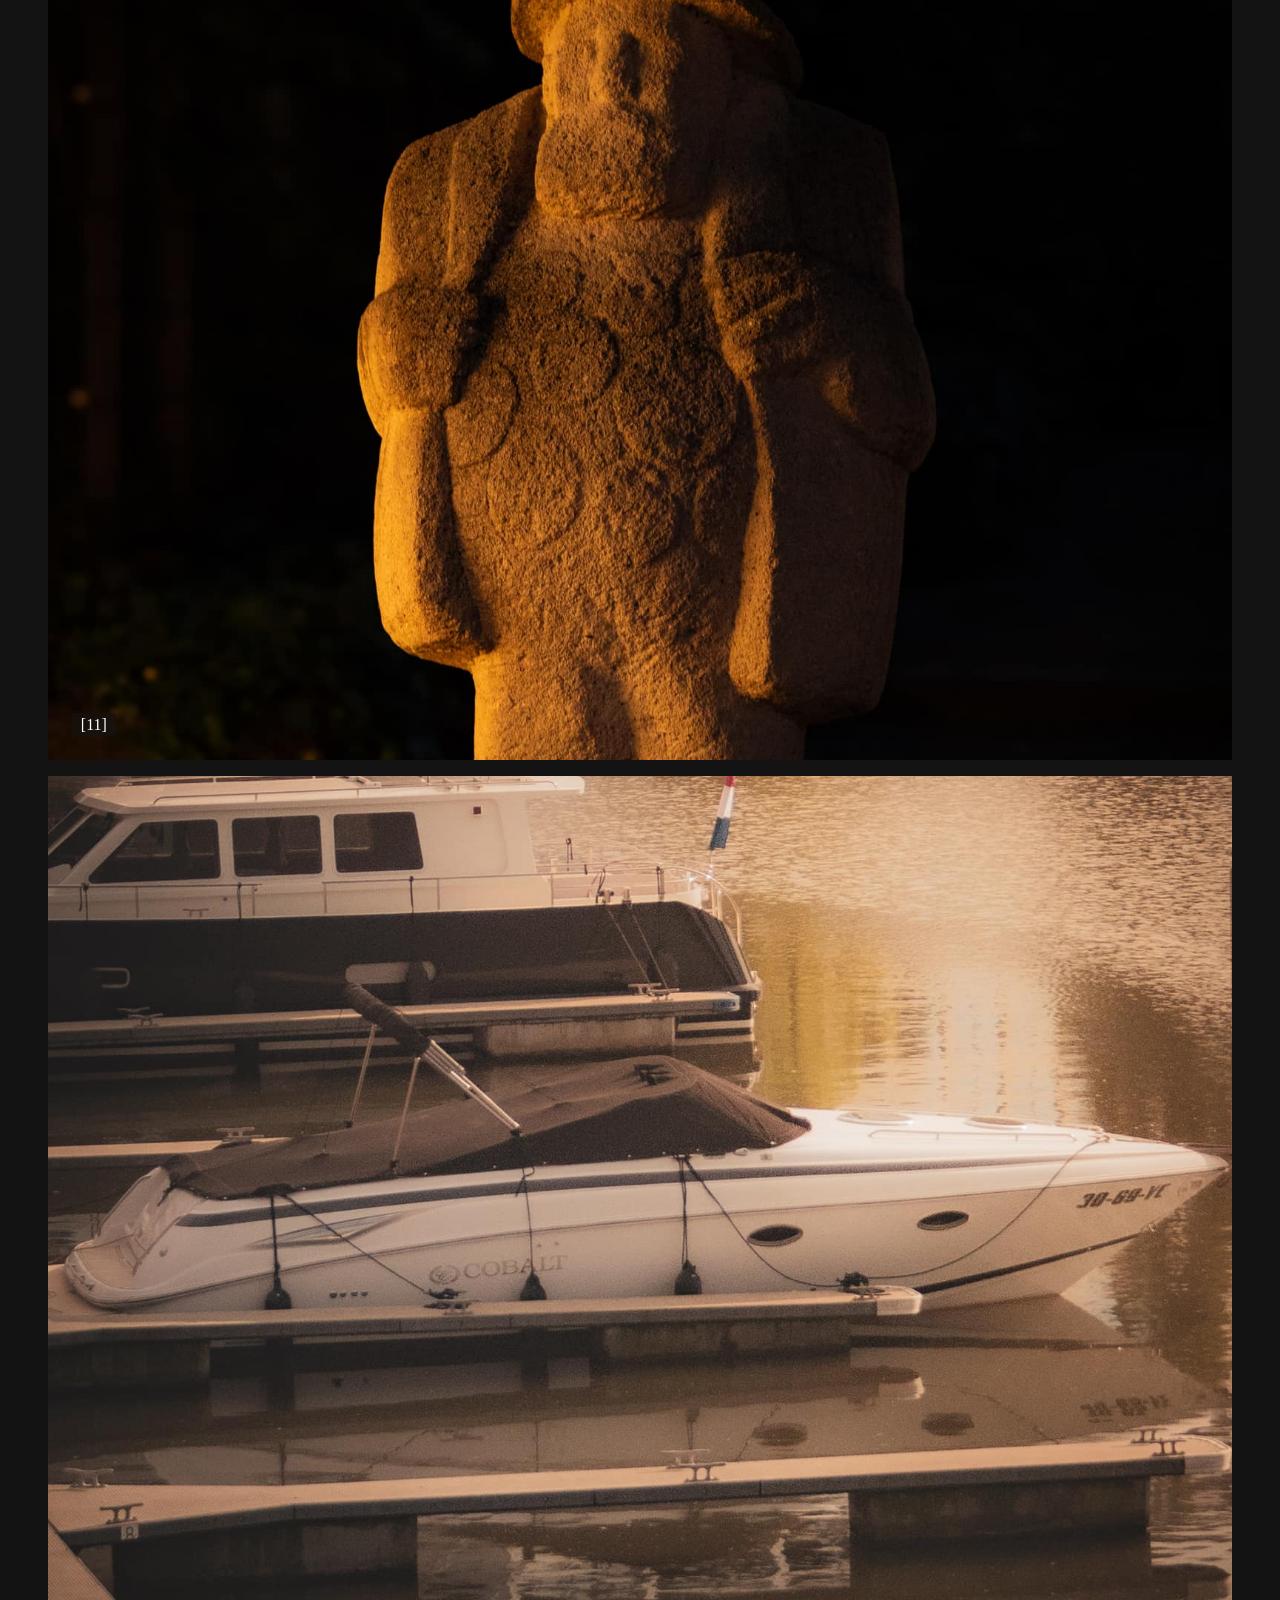
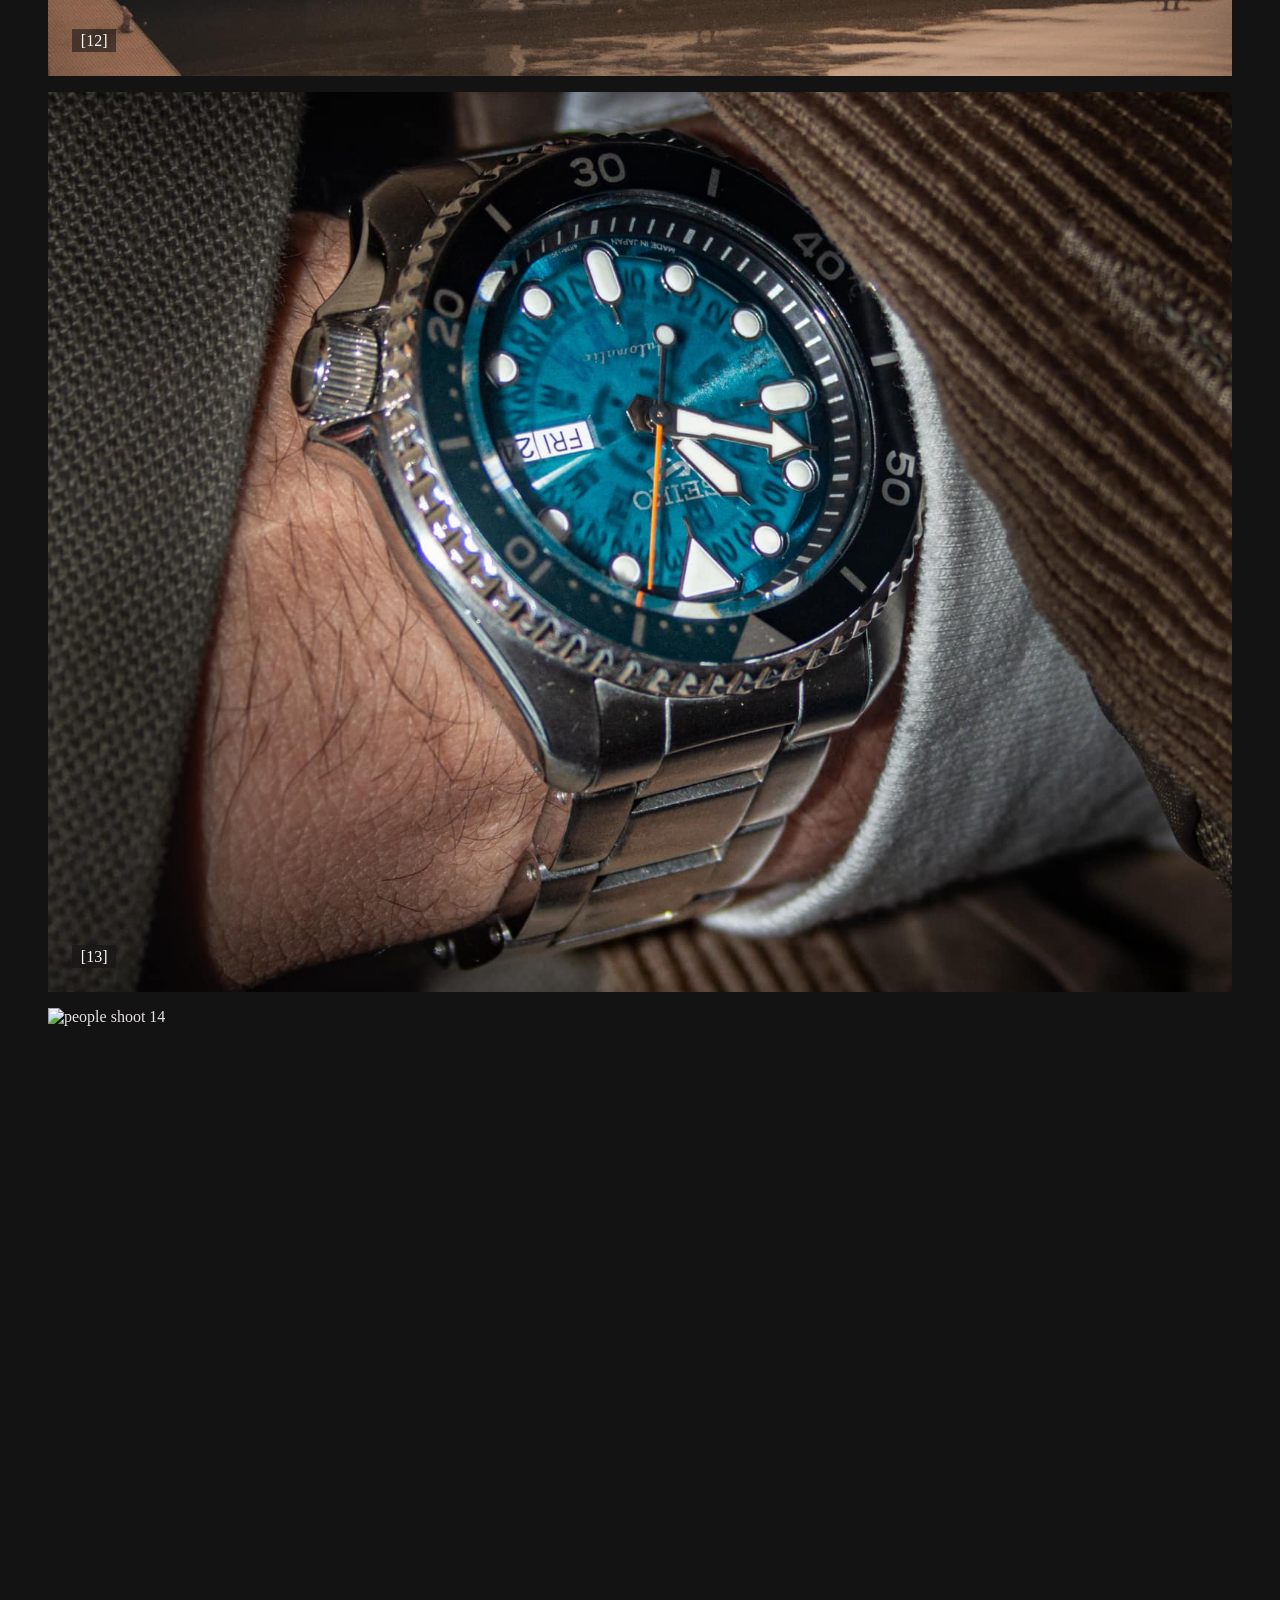
==== commit 455223d0: "Used my own photos for the about section" ====
--- a/index.html
+++ b/index.html
@@ -293,7 +293,7 @@
                   </div>
                 </div>
                 <!-- Image following the diagonal path -->
-                <img alt="Damian at work" class="about-path-img" data-about-path src="assets/img/people2.jpg" />
+                <img alt="Damian" class="about-path-img" data-about-path src="assets/img/me2.jpeg" />
               </div>
             </div>
           </section>
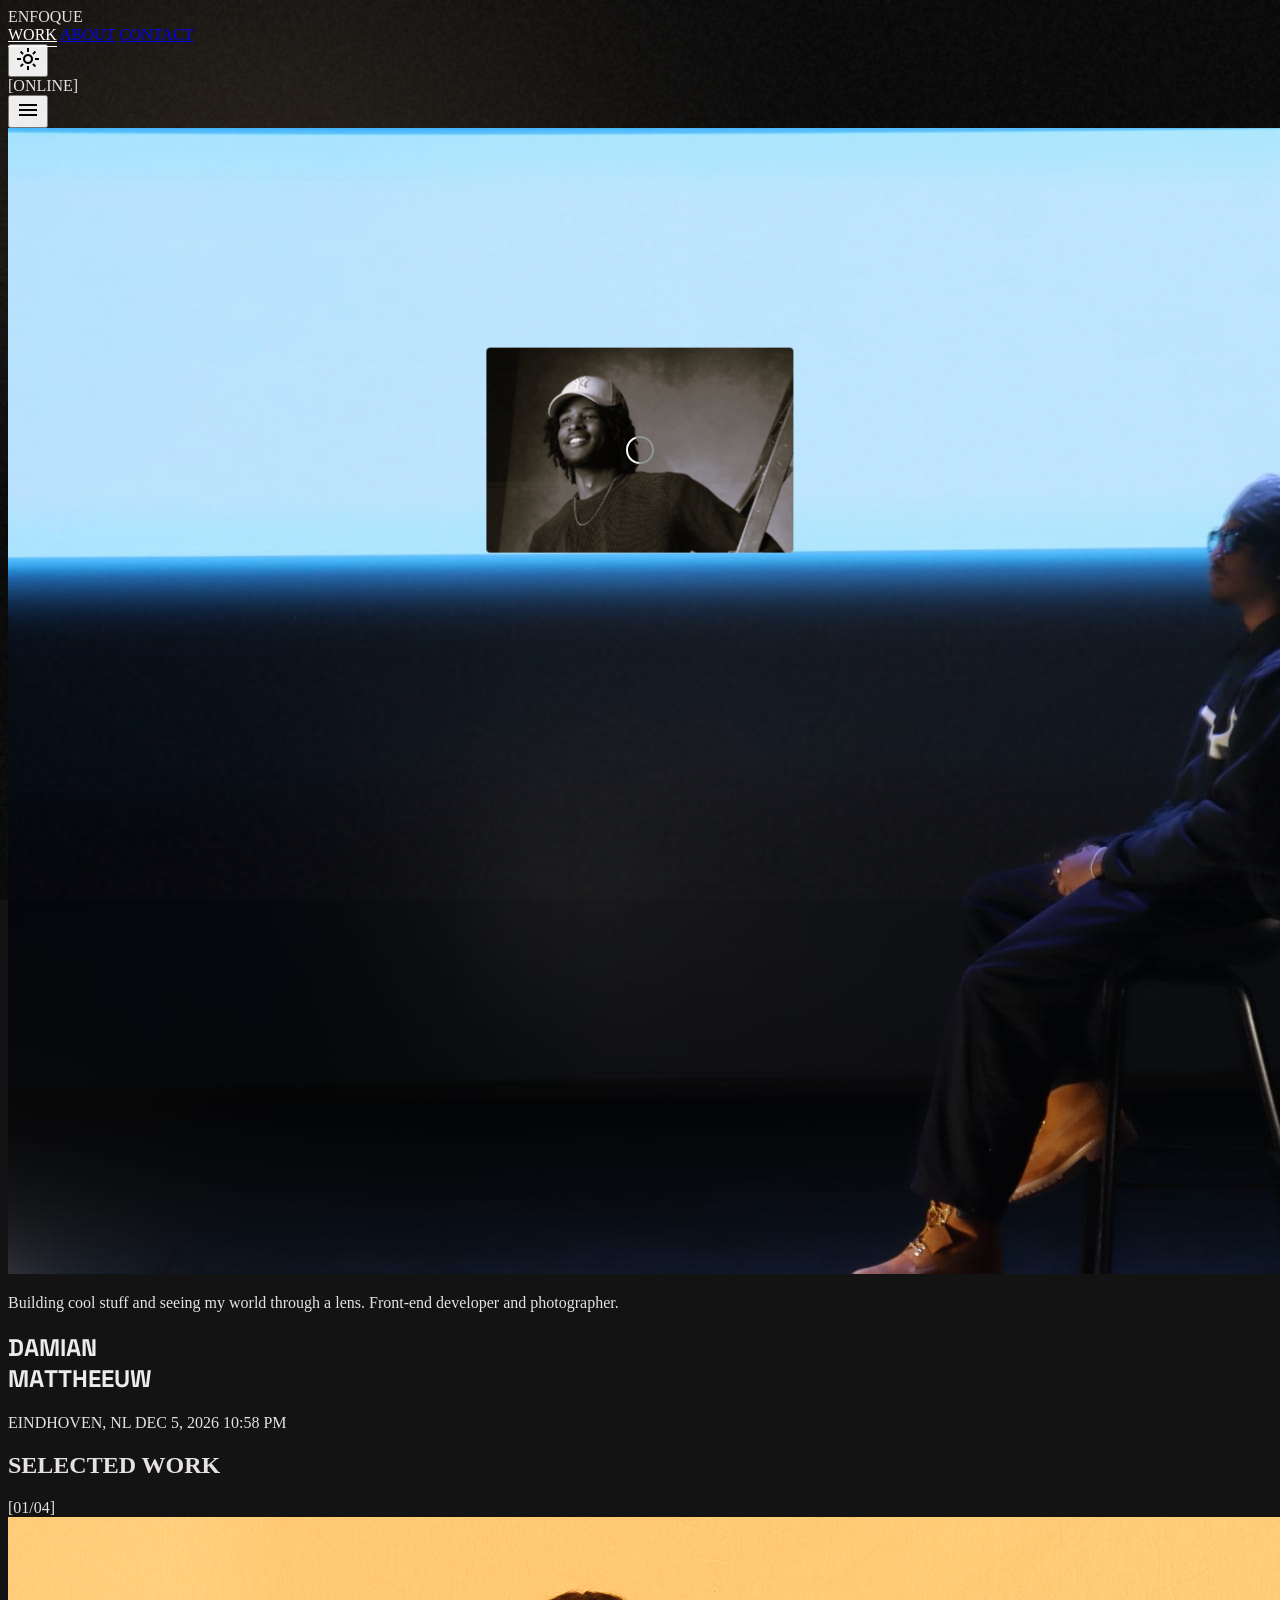
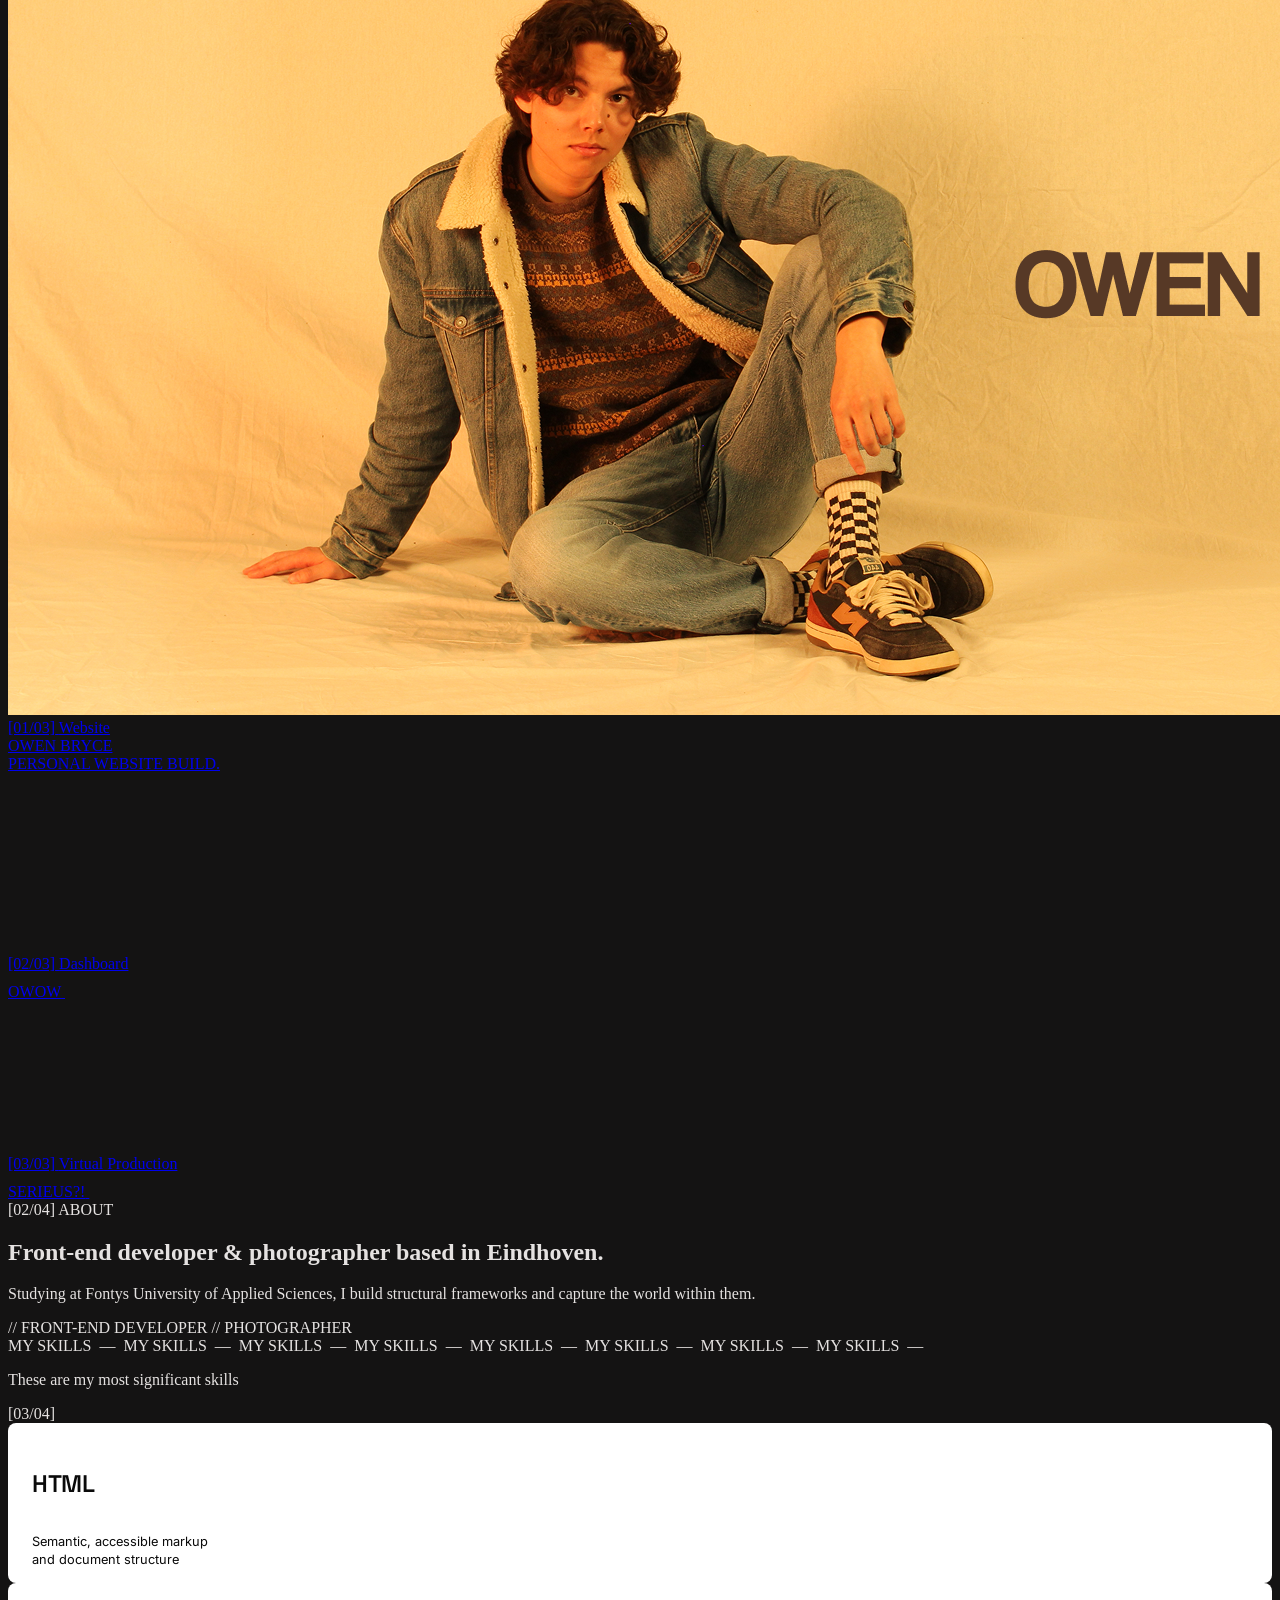
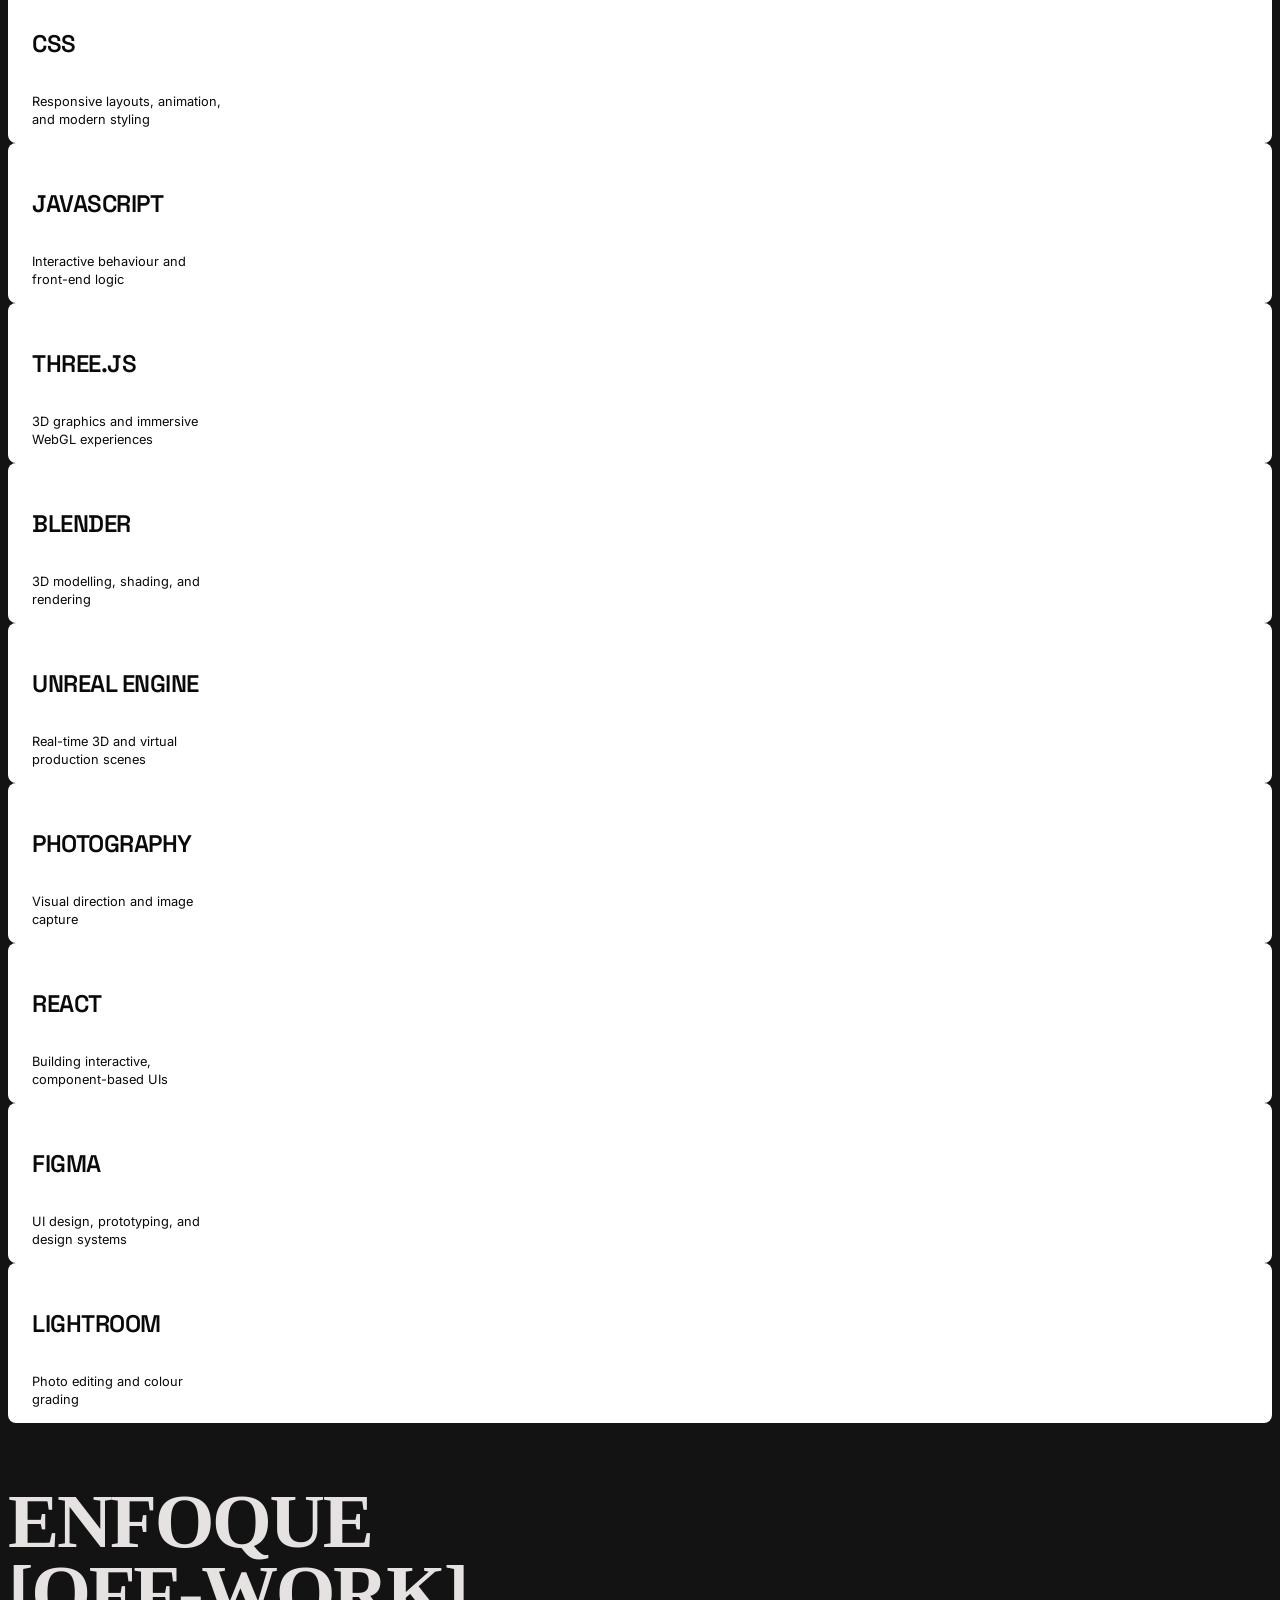
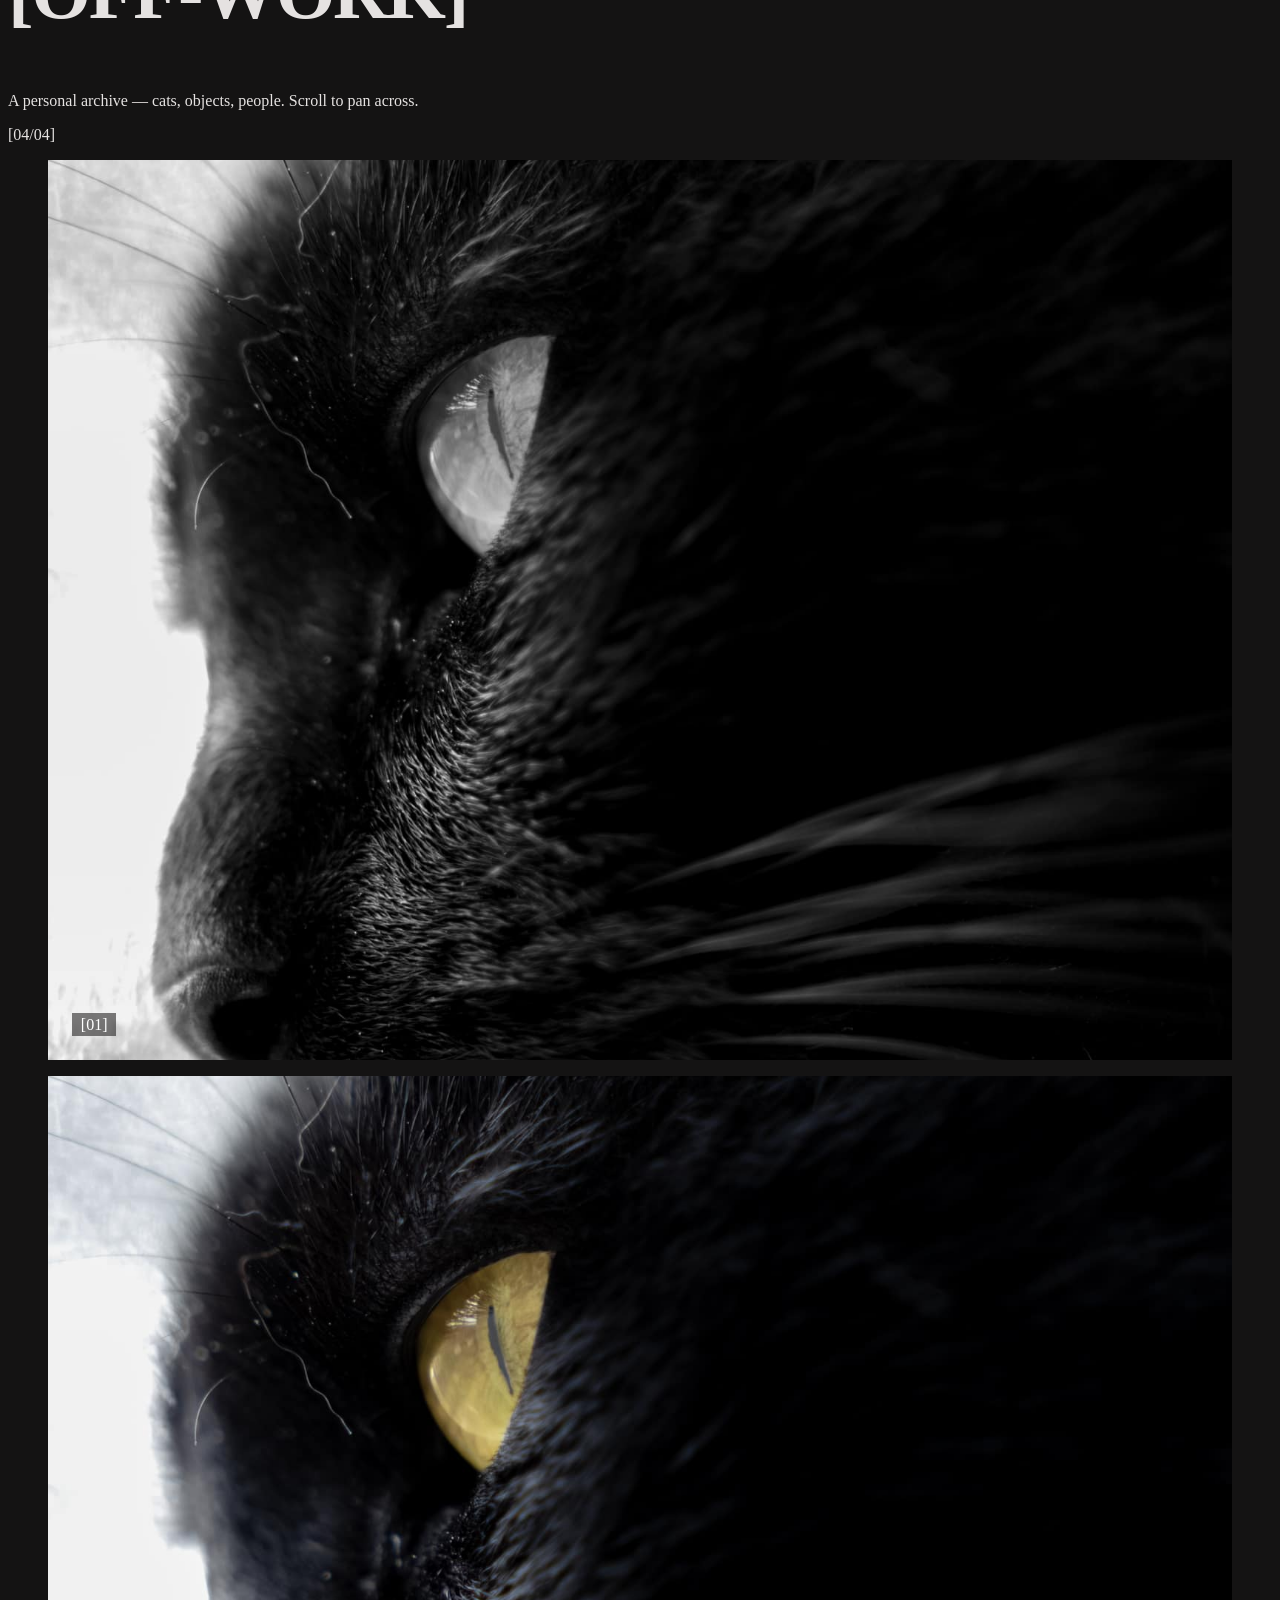
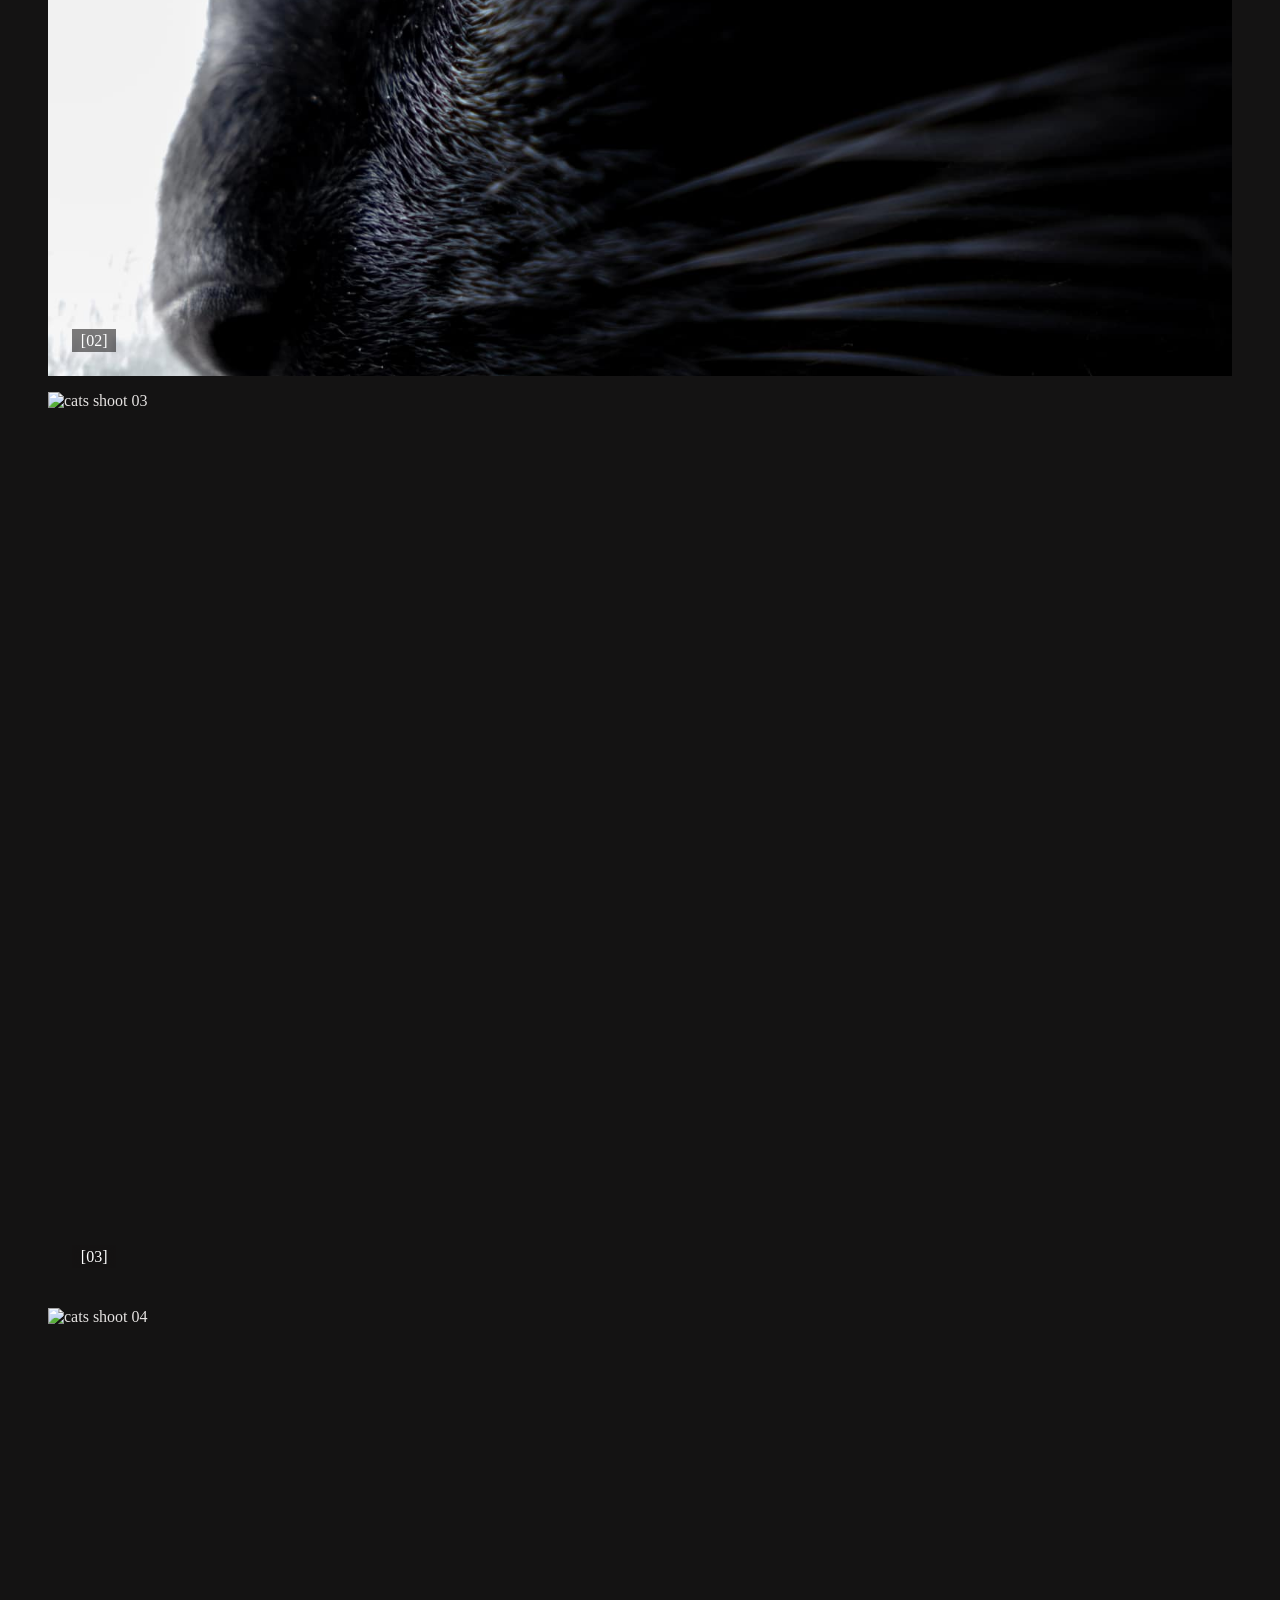
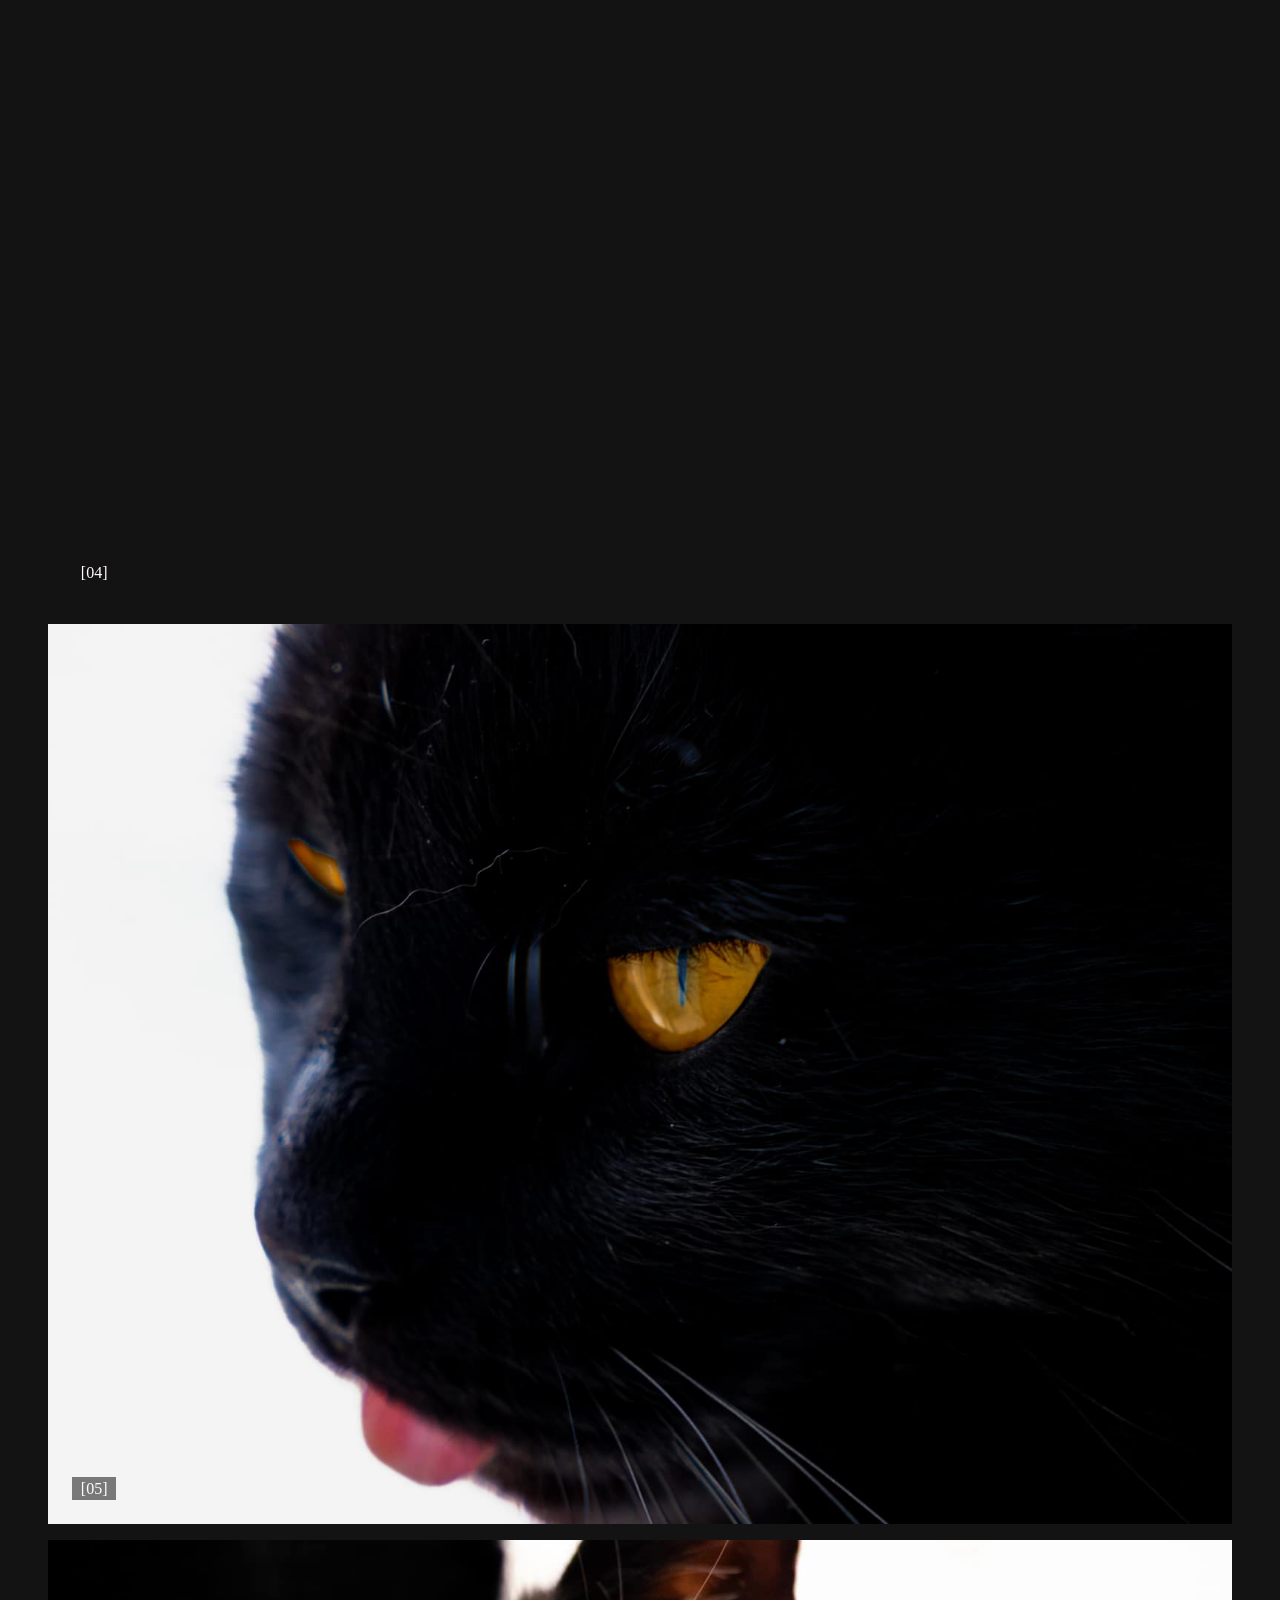
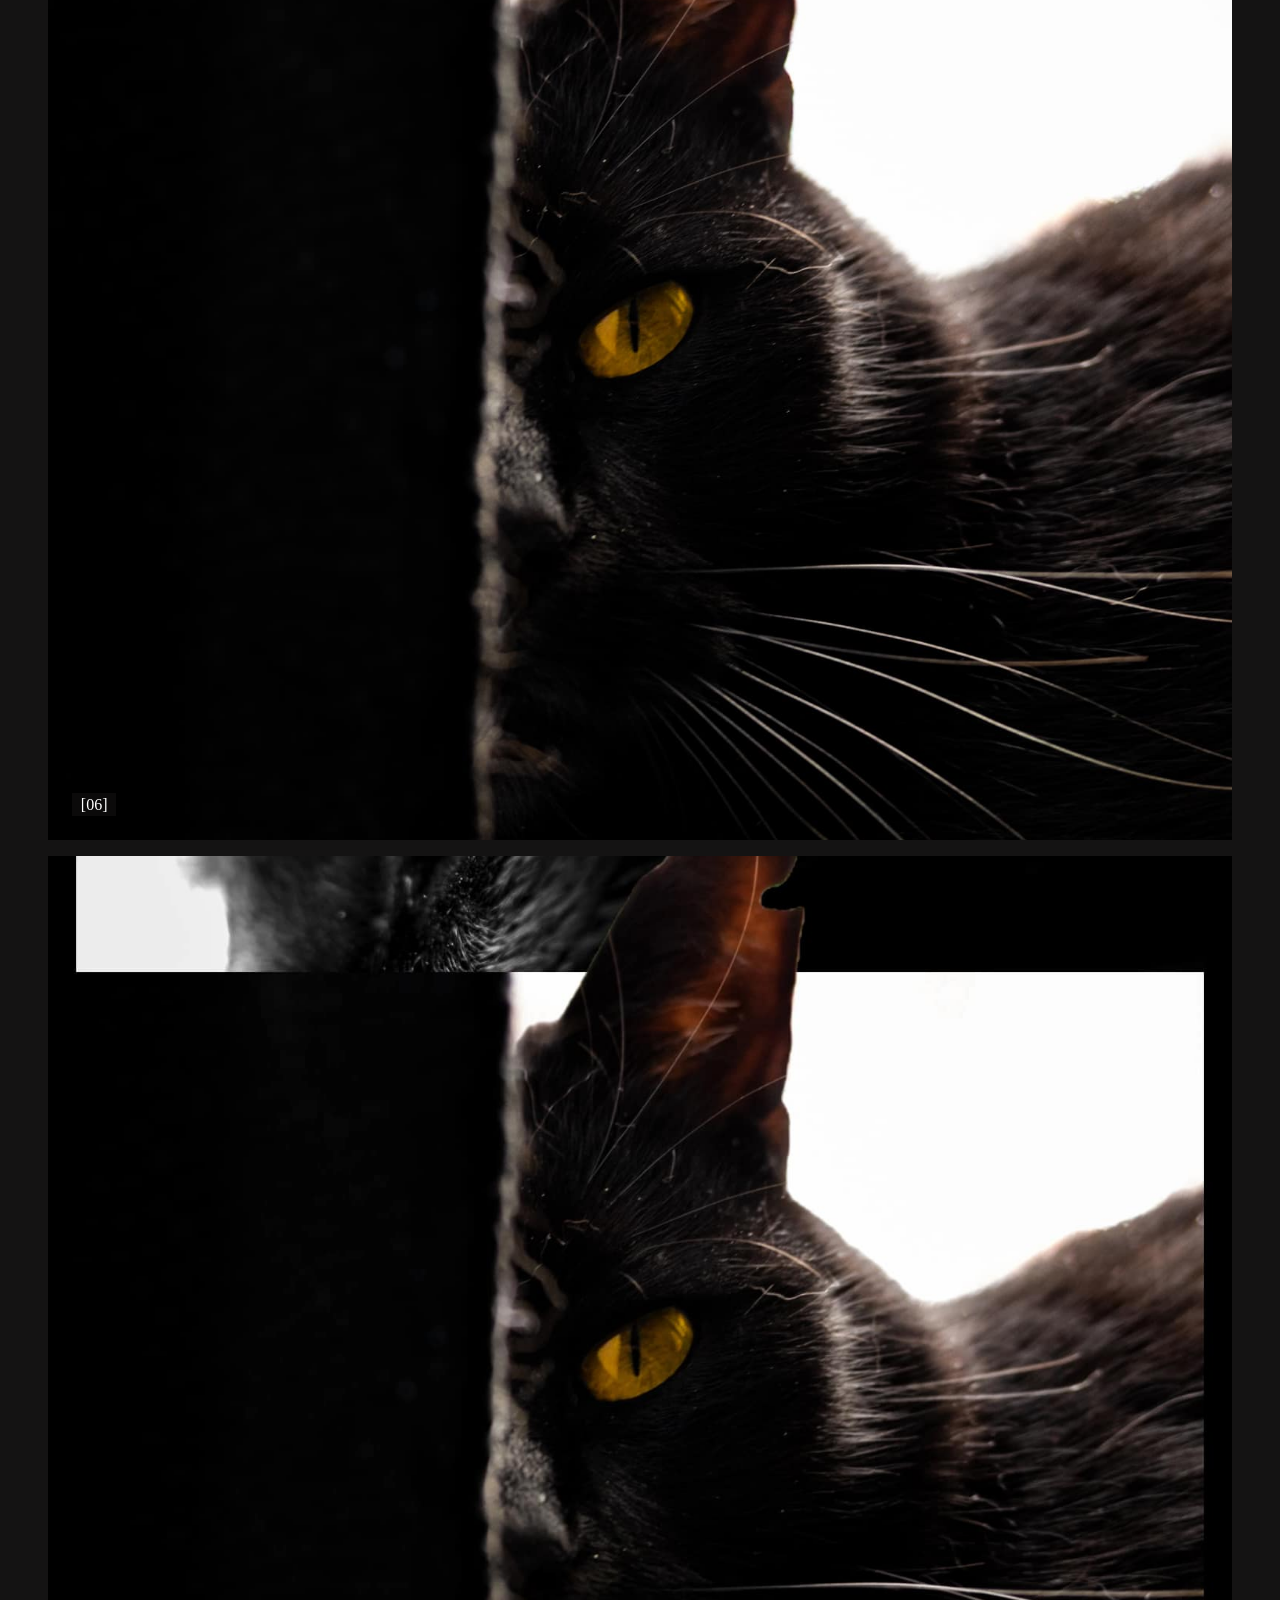
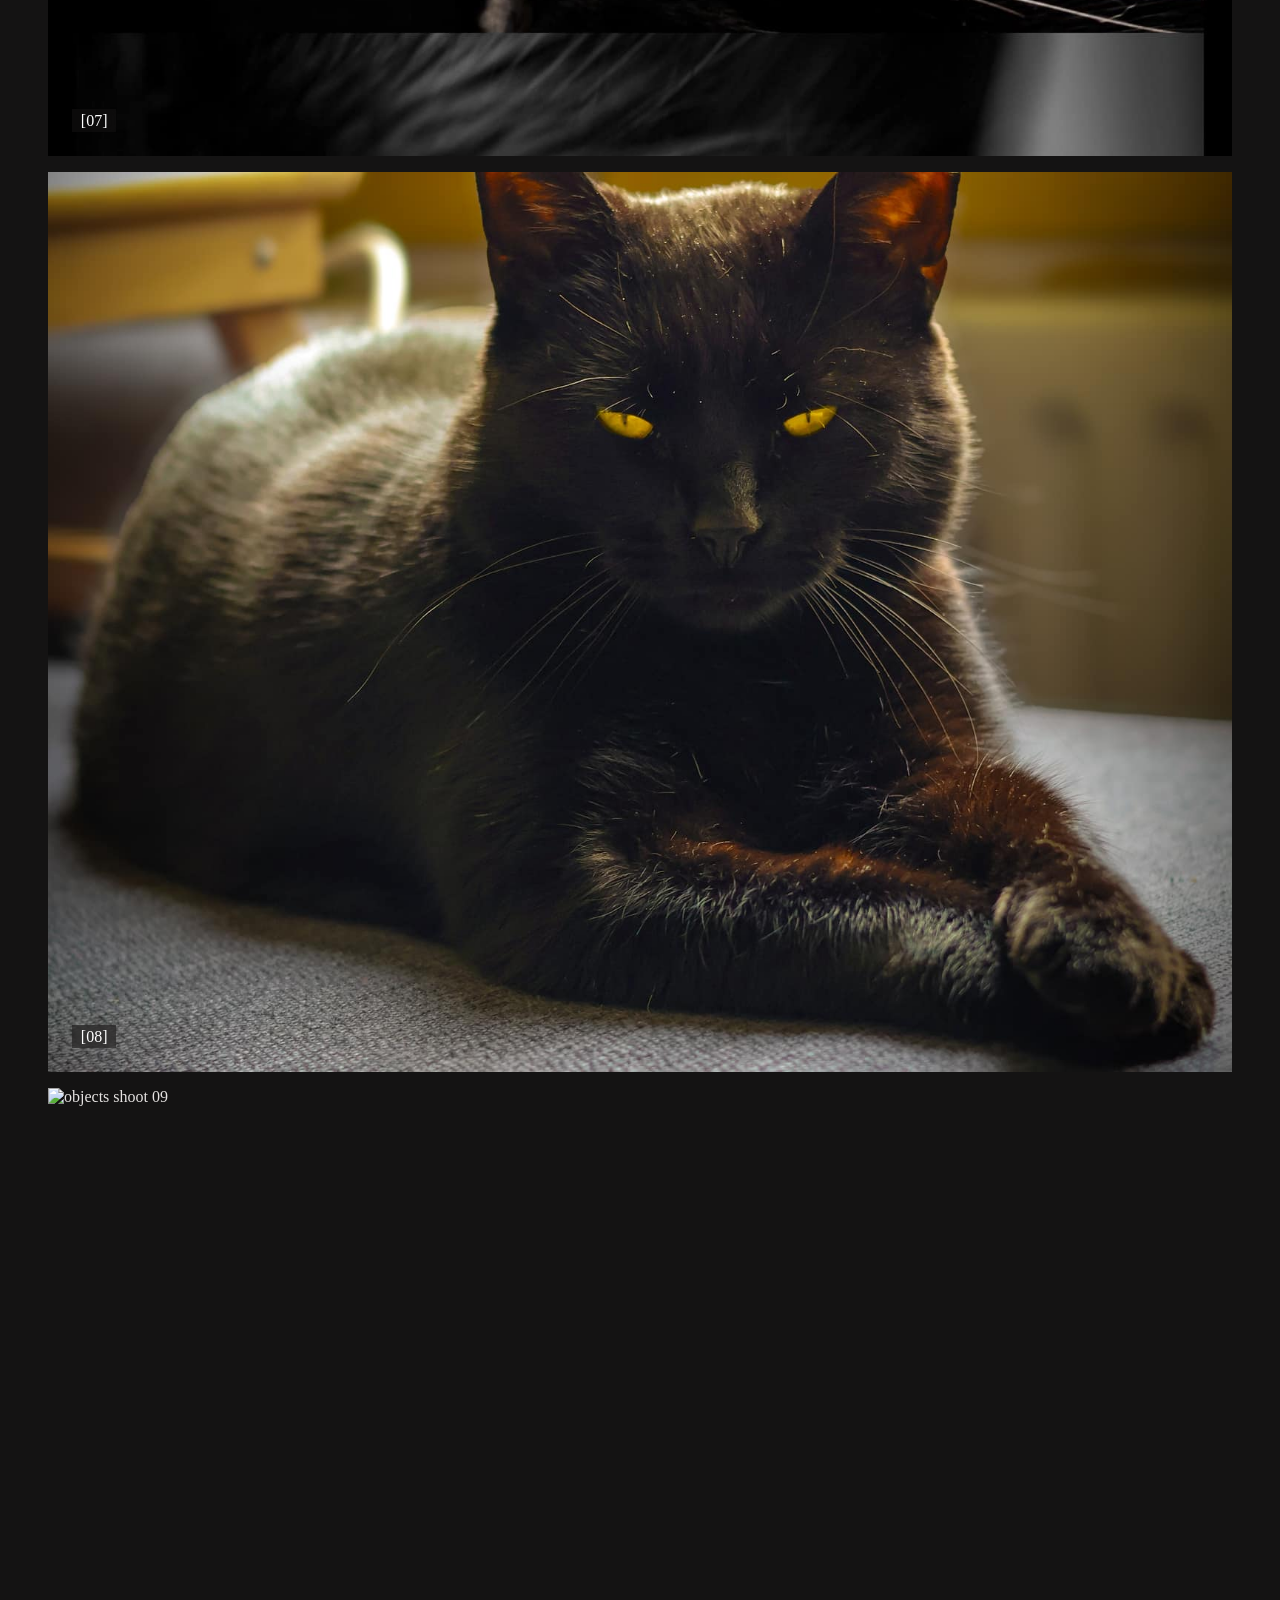
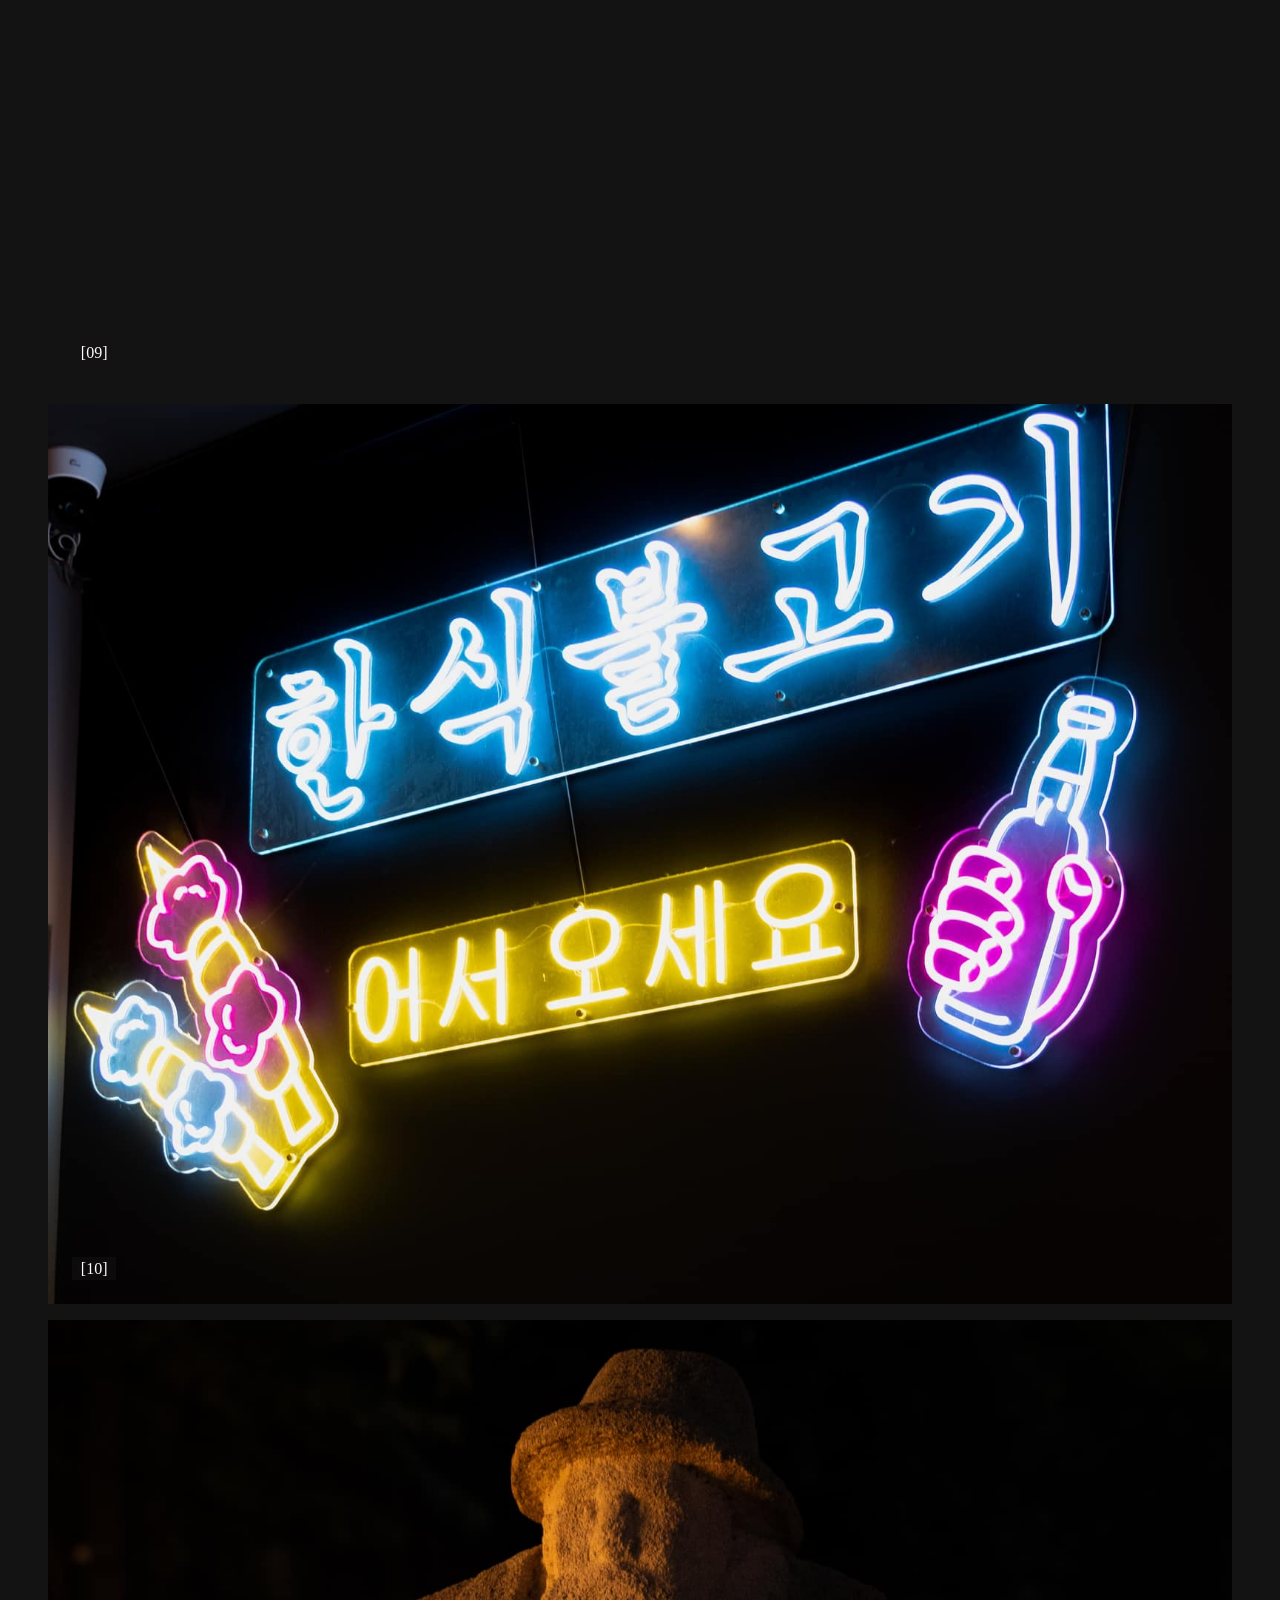
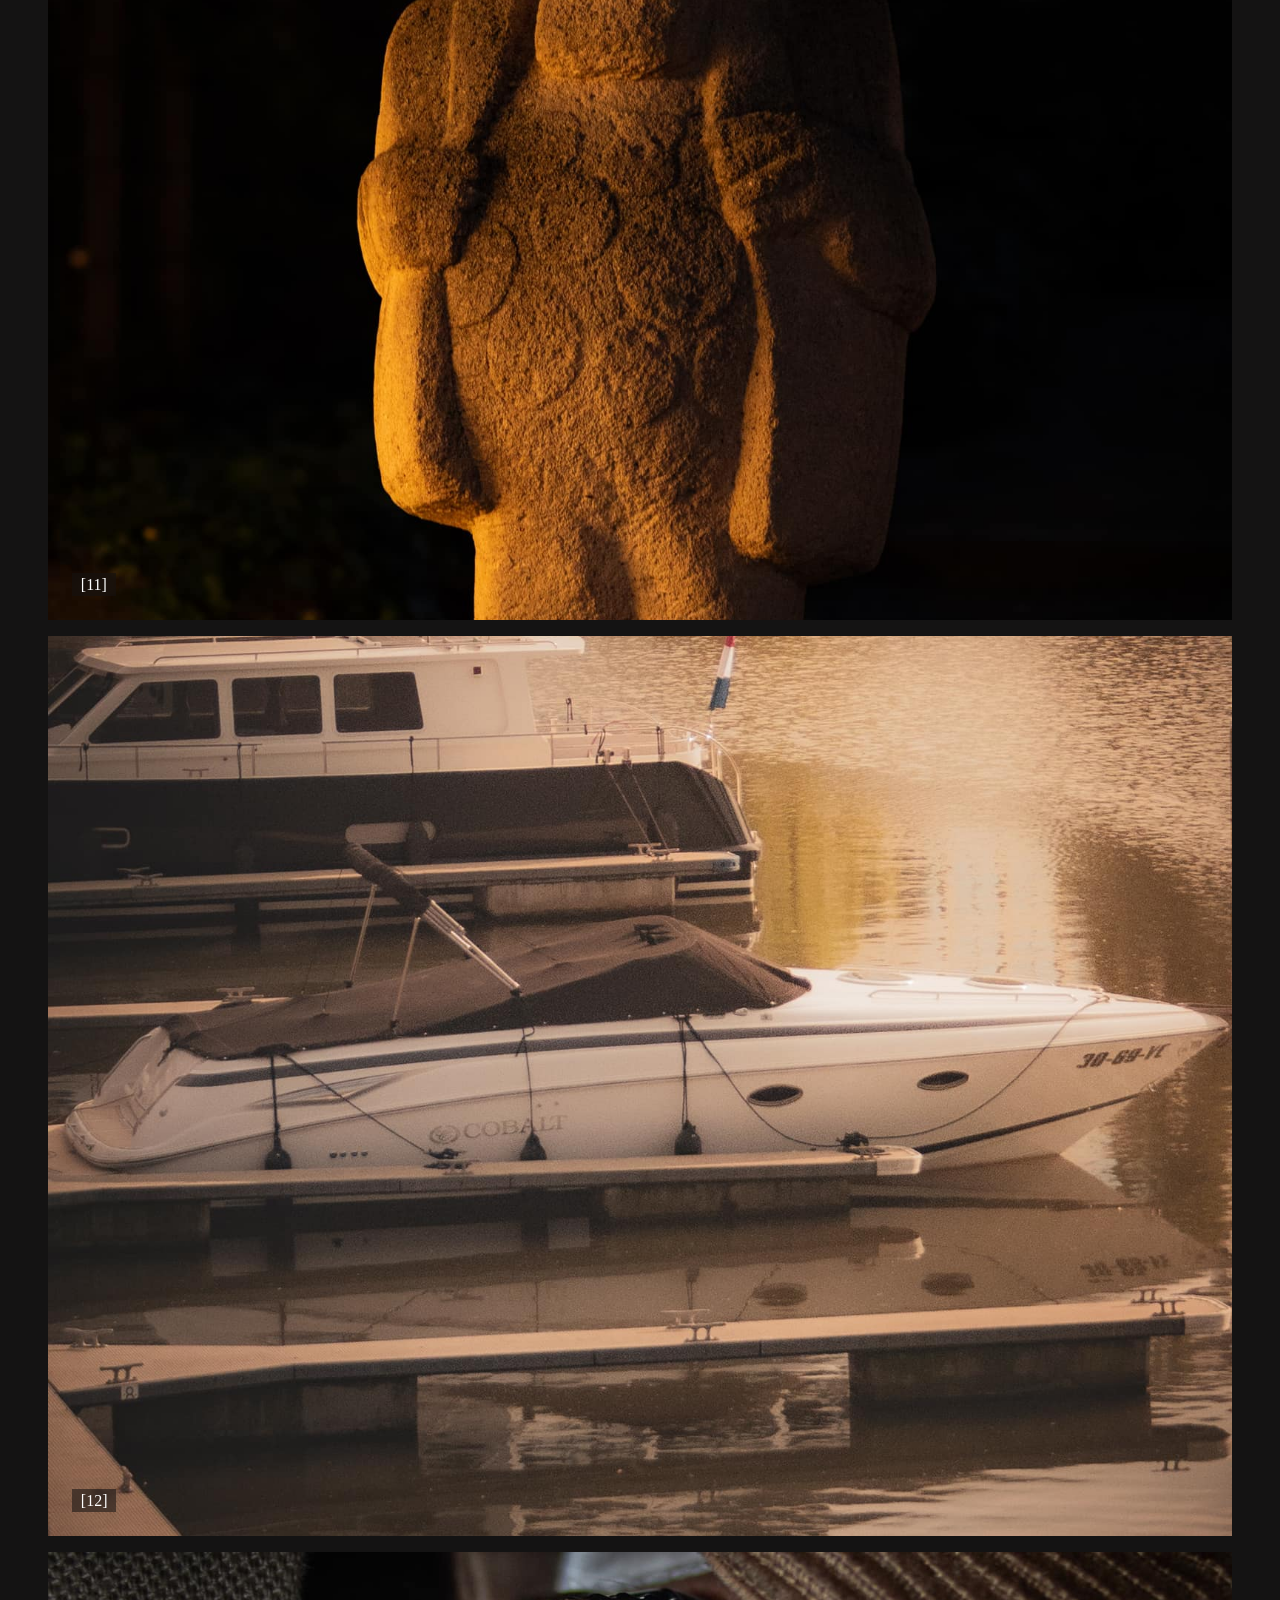
==== commit 902b0460: "Reworked the hero name to stay readable in light mode and real skills" ====
--- a/index.html
+++ b/index.html
@@ -95,27 +95,42 @@
             data-hero-trail
           >
             <div class="flex-grow grid grid-cols-1 md:grid-cols-12 gap-gutter items-center">
-              <!-- Left: short description + giant stacked name. z-20 so the
-                   name overlaps on top of the portrait image. -->
-              <div class="md:col-span-7 relative z-20">
+              <!-- Portrait image. Placed FIRST in the DOM (and pinned to the right
+                   columns via col-start) so the name, which comes after it, paints
+                   on top and can mix-blend against both it and the hero background.
+                   No z-index here: stacking is by source order, which keeps the
+                   blend able to see the background behind it. -->
+              <div
+                class="order-2 md:order-none md:col-span-5 md:col-start-8 md:row-start-1 relative h-[40vh] md:h-[72vh] overflow-hidden rounded-sm"
+                data-hero-parallax="-22"
+              >
+                <img alt="Damian Mattheeuw" class="w-full h-full object-cover" src="assets/img/me7.jpeg" />
+              </div>
+              <!-- Short description + giant stacked name (sits on top of the image). -->
+              <div class="order-1 md:order-none md:col-span-7 md:col-start-1 md:row-start-1 relative">
                 <p class="hero-role font-body-md text-base md:text-lg text-on-surface-variant max-w-sm mb-8 md:mb-12">
-                  Building digital experiences and capturing the world through a lens. Front-end developer and
+                  Building cool stuff and seeing my world through a lens. Front-end developer and
                   photographer.
                 </p>
-                <h1
-                  class="hero-name font-display-xl text-primary uppercase font-bold leading-[0.82] tracking-tighter text-[15vw] md:text-[12.5vw] whitespace-nowrap interactive-el"
-                  data-hero-parallax="14"
-                >
-                  <span class="block" data-split>DAMIAN</span>
-                  <span class="block" data-split>MATTHEEUW</span>
-                </h1>
-              </div>
-              <!-- Right: portrait image -->
-              <div
-                class="md:col-span-5 relative z-10 h-[40vh] md:h-[72vh] overflow-hidden rounded-sm"
-                data-hero-parallax="-22"
-              >
-                <img alt="Damian Mattheeuw" class="w-full h-full object-cover" src="assets/img/people1.jpg" />
+                <div class="relative">
+                  <h1
+                    class="hero-name uppercase font-bold leading-[0.82] tracking-tighter text-[15vw] md:text-[12.5vw] whitespace-nowrap interactive-el"
+                    data-hero-parallax="14"
+                  >
+                    <span class="block" data-split>DAMIAN</span>
+                    <span class="block" data-split>MATTHEEUW</span>
+                  </h1>
+                  <!-- Light-mode blue tint copy: multiply blends over the white name
+                       so only the letters crossing the photo turn blue (see styles.css). -->
+                  <h1
+                    class="hero-name hero-name--tint absolute inset-0 uppercase font-bold leading-[0.82] tracking-tighter text-[15vw] md:text-[12.5vw] whitespace-nowrap pointer-events-none"
+                    data-hero-parallax="14"
+                    aria-hidden="true"
+                  >
+                    <span class="block" data-split>DAMIAN</span>
+                    <span class="block" data-split>MATTHEEUW</span>
+                  </h1>
+                </div>
               </div>
             </div>
             <!-- Bottom metadata bar -->
@@ -327,41 +342,97 @@
               <div class="grid grid-cols-2 lg:grid-cols-5 gap-4">
                 <article class="skill-card interactive-el">
                   <div class="skill-card__face">
-                    <h3 class="skill-card__title">REACT / NEXT.JS</h3>
-                    <p class="skill-card__desc">Building interactive UIs and full component-based applications</p>
-                    <span class="skill-card__mark">&mdash;</span>
-                  </div>
-                  <div class="skill-card__reveal" aria-hidden="true">
-                    <h3 class="skill-card__title">REACT / NEXT.JS</h3>
-                    <p class="skill-card__desc">Building interactive UIs and full component-based applications</p>
-                    <span class="skill-card__mark">&mdash;</span>
-                  </div>
-                </article>
-                <article class="skill-card interactive-el">
-                  <div class="skill-card__face">
-                    <h3 class="skill-card__title">GSAP</h3>
-                    <p class="skill-card__desc">
-                      Creating high-performance animations and scroll-triggered interactions
-                    </p>
-                    <span class="skill-card__mark">&mdash;</span>
-                  </div>
-                  <div class="skill-card__reveal" aria-hidden="true">
-                    <h3 class="skill-card__title">GSAP</h3>
-                    <p class="skill-card__desc">
-                      Creating high-performance animations and scroll-triggered interactions
-                    </p>
-                    <span class="skill-card__mark">&mdash;</span>
-                  </div>
-                </article>
-                <article class="skill-card interactive-el">
-                  <div class="skill-card__face">
-                    <h3 class="skill-card__title">THREE.JS / WEBGL</h3>
-                    <p class="skill-card__desc">3D graphics and immersive web experiences</p>
-                    <span class="skill-card__mark">&mdash;</span>
-                  </div>
-                  <div class="skill-card__reveal" aria-hidden="true">
-                    <h3 class="skill-card__title">THREE.JS / WEBGL</h3>
-                    <p class="skill-card__desc">3D graphics and immersive web experiences</p>
+                    <h3 class="skill-card__title">HTML</h3>
+                    <p class="skill-card__desc">Semantic, accessible markup and document structure</p>
+                    <span class="skill-card__mark">&mdash;</span>
+                  </div>
+                  <div class="skill-card__reveal" aria-hidden="true">
+                    <h3 class="skill-card__title">HTML</h3>
+                    <p class="skill-card__desc">Semantic, accessible markup and document structure</p>
+                    <span class="skill-card__mark">&mdash;</span>
+                  </div>
+                </article>
+                <article class="skill-card interactive-el">
+                  <div class="skill-card__face">
+                    <h3 class="skill-card__title">CSS</h3>
+                    <p class="skill-card__desc">Responsive layouts, animation, and modern styling</p>
+                    <span class="skill-card__mark">&mdash;</span>
+                  </div>
+                  <div class="skill-card__reveal" aria-hidden="true">
+                    <h3 class="skill-card__title">CSS</h3>
+                    <p class="skill-card__desc">Responsive layouts, animation, and modern styling</p>
+                    <span class="skill-card__mark">&mdash;</span>
+                  </div>
+                </article>
+                <article class="skill-card interactive-el">
+                  <div class="skill-card__face">
+                    <h3 class="skill-card__title">JAVASCRIPT</h3>
+                    <p class="skill-card__desc">Interactive behaviour and front-end logic</p>
+                    <span class="skill-card__mark">&mdash;</span>
+                  </div>
+                  <div class="skill-card__reveal" aria-hidden="true">
+                    <h3 class="skill-card__title">JAVASCRIPT</h3>
+                    <p class="skill-card__desc">Interactive behaviour and front-end logic</p>
+                    <span class="skill-card__mark">&mdash;</span>
+                  </div>
+                </article>
+                <article class="skill-card interactive-el">
+                  <div class="skill-card__face">
+                    <h3 class="skill-card__title">THREE.JS</h3>
+                    <p class="skill-card__desc">3D graphics and immersive WebGL experiences</p>
+                    <span class="skill-card__mark">&mdash;</span>
+                  </div>
+                  <div class="skill-card__reveal" aria-hidden="true">
+                    <h3 class="skill-card__title">THREE.JS</h3>
+                    <p class="skill-card__desc">3D graphics and immersive WebGL experiences</p>
+                    <span class="skill-card__mark">&mdash;</span>
+                  </div>
+                </article>
+                <article class="skill-card interactive-el">
+                  <div class="skill-card__face">
+                    <h3 class="skill-card__title">BLENDER</h3>
+                    <p class="skill-card__desc">3D modelling, shading, and rendering</p>
+                    <span class="skill-card__mark">&mdash;</span>
+                  </div>
+                  <div class="skill-card__reveal" aria-hidden="true">
+                    <h3 class="skill-card__title">BLENDER</h3>
+                    <p class="skill-card__desc">3D modelling, shading, and rendering</p>
+                    <span class="skill-card__mark">&mdash;</span>
+                  </div>
+                </article>
+                <article class="skill-card interactive-el">
+                  <div class="skill-card__face">
+                    <h3 class="skill-card__title">UNREAL ENGINE</h3>
+                    <p class="skill-card__desc">Real-time 3D and virtual production scenes</p>
+                    <span class="skill-card__mark">&mdash;</span>
+                  </div>
+                  <div class="skill-card__reveal" aria-hidden="true">
+                    <h3 class="skill-card__title">UNREAL ENGINE</h3>
+                    <p class="skill-card__desc">Real-time 3D and virtual production scenes</p>
+                    <span class="skill-card__mark">&mdash;</span>
+                  </div>
+                </article>
+                <article class="skill-card interactive-el">
+                  <div class="skill-card__face">
+                    <h3 class="skill-card__title">PHOTOGRAPHY</h3>
+                    <p class="skill-card__desc">Visual direction and image capture</p>
+                    <span class="skill-card__mark">&mdash;</span>
+                  </div>
+                  <div class="skill-card__reveal" aria-hidden="true">
+                    <h3 class="skill-card__title">PHOTOGRAPHY</h3>
+                    <p class="skill-card__desc">Visual direction and image capture</p>
+                    <span class="skill-card__mark">&mdash;</span>
+                  </div>
+                </article>
+                <article class="skill-card interactive-el">
+                  <div class="skill-card__face">
+                    <h3 class="skill-card__title">REACT</h3>
+                    <p class="skill-card__desc">Building interactive, component-based UIs</p>
+                    <span class="skill-card__mark">&mdash;</span>
+                  </div>
+                  <div class="skill-card__reveal" aria-hidden="true">
+                    <h3 class="skill-card__title">REACT</h3>
+                    <p class="skill-card__desc">Building interactive, component-based UIs</p>
                     <span class="skill-card__mark">&mdash;</span>
                   </div>
                 </article>
@@ -379,49 +450,13 @@
                 </article>
                 <article class="skill-card interactive-el">
                   <div class="skill-card__face">
-                    <h3 class="skill-card__title">PHOTOGRAPHY</h3>
-                    <p class="skill-card__desc">Visual direction and image capture</p>
-                    <span class="skill-card__mark">&mdash;</span>
-                  </div>
-                  <div class="skill-card__reveal" aria-hidden="true">
-                    <h3 class="skill-card__title">PHOTOGRAPHY</h3>
-                    <p class="skill-card__desc">Visual direction and image capture</p>
-                    <span class="skill-card__mark">&mdash;</span>
-                  </div>
-                </article>
-                <article class="skill-card interactive-el">
-                  <div class="skill-card__face">
-                    <h3 class="skill-card__title">TAILWIND CSS</h3>
-                    <p class="skill-card__desc">Utility-first styling and rapid layout building</p>
-                    <span class="skill-card__mark">&mdash;</span>
-                  </div>
-                  <div class="skill-card__reveal" aria-hidden="true">
-                    <h3 class="skill-card__title">TAILWIND CSS</h3>
-                    <p class="skill-card__desc">Utility-first styling and rapid layout building</p>
-                    <span class="skill-card__mark">&mdash;</span>
-                  </div>
-                </article>
-                <article class="skill-card interactive-el">
-                  <div class="skill-card__face">
-                    <h3 class="skill-card__title">TYPESCRIPT</h3>
-                    <p class="skill-card__desc">Typed JavaScript for more reliable codebases</p>
-                    <span class="skill-card__mark">&mdash;</span>
-                  </div>
-                  <div class="skill-card__reveal" aria-hidden="true">
-                    <h3 class="skill-card__title">TYPESCRIPT</h3>
-                    <p class="skill-card__desc">Typed JavaScript for more reliable codebases</p>
-                    <span class="skill-card__mark">&mdash;</span>
-                  </div>
-                </article>
-                <article class="skill-card interactive-el">
-                  <div class="skill-card__face">
-                    <h3 class="skill-card__title">LIGHTROOM / CAPTURE ONE</h3>
-                    <p class="skill-card__desc">Photo editing and color grading</p>
-                    <span class="skill-card__mark">&mdash;</span>
-                  </div>
-                  <div class="skill-card__reveal" aria-hidden="true">
-                    <h3 class="skill-card__title">LIGHTROOM / CAPTURE ONE</h3>
-                    <p class="skill-card__desc">Photo editing and color grading</p>
+                    <h3 class="skill-card__title">LIGHTROOM</h3>
+                    <p class="skill-card__desc">Photo editing and colour grading</p>
+                    <span class="skill-card__mark">&mdash;</span>
+                  </div>
+                  <div class="skill-card__reveal" aria-hidden="true">
+                    <h3 class="skill-card__title">LIGHTROOM</h3>
+                    <p class="skill-card__desc">Photo editing and colour grading</p>
                     <span class="skill-card__mark">&mdash;</span>
                   </div>
                 </article>
--- a/css/styles.css
+++ b/css/styles.css
@@ -1,4 +1,24 @@
 /* ENFOQUE — shared custom styles */
+
+/* ============================================================ */
+/* HOW TO EDIT THIS SITE                                        */
+/* ------------------------------------------------------------ */
+/* 1. COLOURS live here, not in the HTML. The HTML uses names   */
+/*    like text-primary / bg-background; those names map to the */
+/*    --c-* variables below. Change a colour once here and it   */
+/*    updates everywhere, in both themes.                       */
+/*      • dark theme values  -> the ":root, .dark" block        */
+/*      • light theme values -> the ".light" block              */
+/*    Values are R G B channels, e.g. 20 19 19  (= #141313).    */
+/*                                                              */
+/* 2. To recolour ONE element (not the whole token), target its */
+/*    class. To change it in light mode only, prefix with       */
+/*    .light  — e.g.  .light .hero-name { color: #b00020; }     */
+/*    See the "Per-element colour overrides" block below.       */
+/*                                                              */
+/* 3. FONTS, FONT SIZES and SPACING live in js/tailwind.config.js */
+/*    (fontFamily / fontSize / spacing).                        */
+/* ============================================================ */
 
 /* ============================================================ */
 /* Theme tokens (channels, consumed via rgb(var(--c-x) / a)).   */
@@ -240,11 +260,11 @@
   mix-blend-mode: screen;
 }
 .rgb-split-hover::before {
-  color: #ff00ff;
+  color: #000000;
   z-index: -1;
 }
 .rgb-split-hover::after {
-  color: #00ffff;
+  color: #ffffff;
   z-index: -2;
 }
 .rgb-split-hover:hover {
@@ -321,29 +341,53 @@
   }
 }
 
+/* ---- Hero name: easy font + colour knobs ---------------------- */
+/* CHANGE THE HERO FONT: edit --hero-font below.                    */
+/*   • A Google font: add it to the <link> in each HTML <head>,     */
+/*     then set --hero-font: "That Font", sans-serif;               */
+/*   • Your own font file: drop a .woff2/.ttf in assets/fonts/,     */
+/*     uncomment the @font-face below, then set --hero-font to it.  */
+/*
+@font-face {
+  font-family: "Hero Custom";
+  src: url("../assets/fonts/my-hero-font.woff2") format("woff2");
+  font-weight: 400 800;
+  font-display: swap;
+}
+*/
+:root {
+  --hero-font: "Space Grotesk", sans-serif;
+}
 .hero-name {
   display: flex;
   flex-direction: column;
   width: 100%;
-}
-.hero-name__line {
-  display: block;
-}
-.hero-name__line--left {
-  align-self: flex-start;
-  text-align: left;
-}
-.hero-name__line--right {
-  align-self: flex-end;
-  text-align: right;
-}
-.hero-rule {
-  display: block;
-  width: 100%;
-  height: 1px;
-  margin: 0.1em 0;
-  background: rgb(var(--c-outline));
-  opacity: 0.4;
+  font-family: var(--hero-font);
+  /* The name overlaps the portrait. mix-blend-mode: difference inverts each
+     letter against whatever is behind it, so it's dark over the light area and
+     light over the dark photo — no outline or glow needed. */
+  color: #fff;
+  mix-blend-mode: difference;
+}
+/* In dark mode the page behind the name is already dark, so white-on-dark works
+   without help. In light mode the blend needs a solid surface to invert against
+   (ScrollSmoother's transform cuts the name off from the page background), so we
+   give the hero its own background only here. */
+.light .hero {
+  background-color: rgb(var(--c-background));
+}
+/* Light-mode only: a second copy of the name sits exactly on top of the first
+   (.hero-name--tint) in the sky blue, blended with multiply. Multiply leaves the
+   black letters on the cream untouched (blue x black = black) but recolours the
+   white letters over the dark photo to the blue (blue x white = blue). Hidden in
+   dark mode, where the plain white name is already correct. */
+.hero-name--tint {
+  display: none;
+}
+.light .hero-name--tint {
+  display: flex;
+  color: #bce2f7;
+  mix-blend-mode: multiply;
 }
 /* Each character is wrapped in a span in JS for the load-in stagger */
 .hero-name__char {
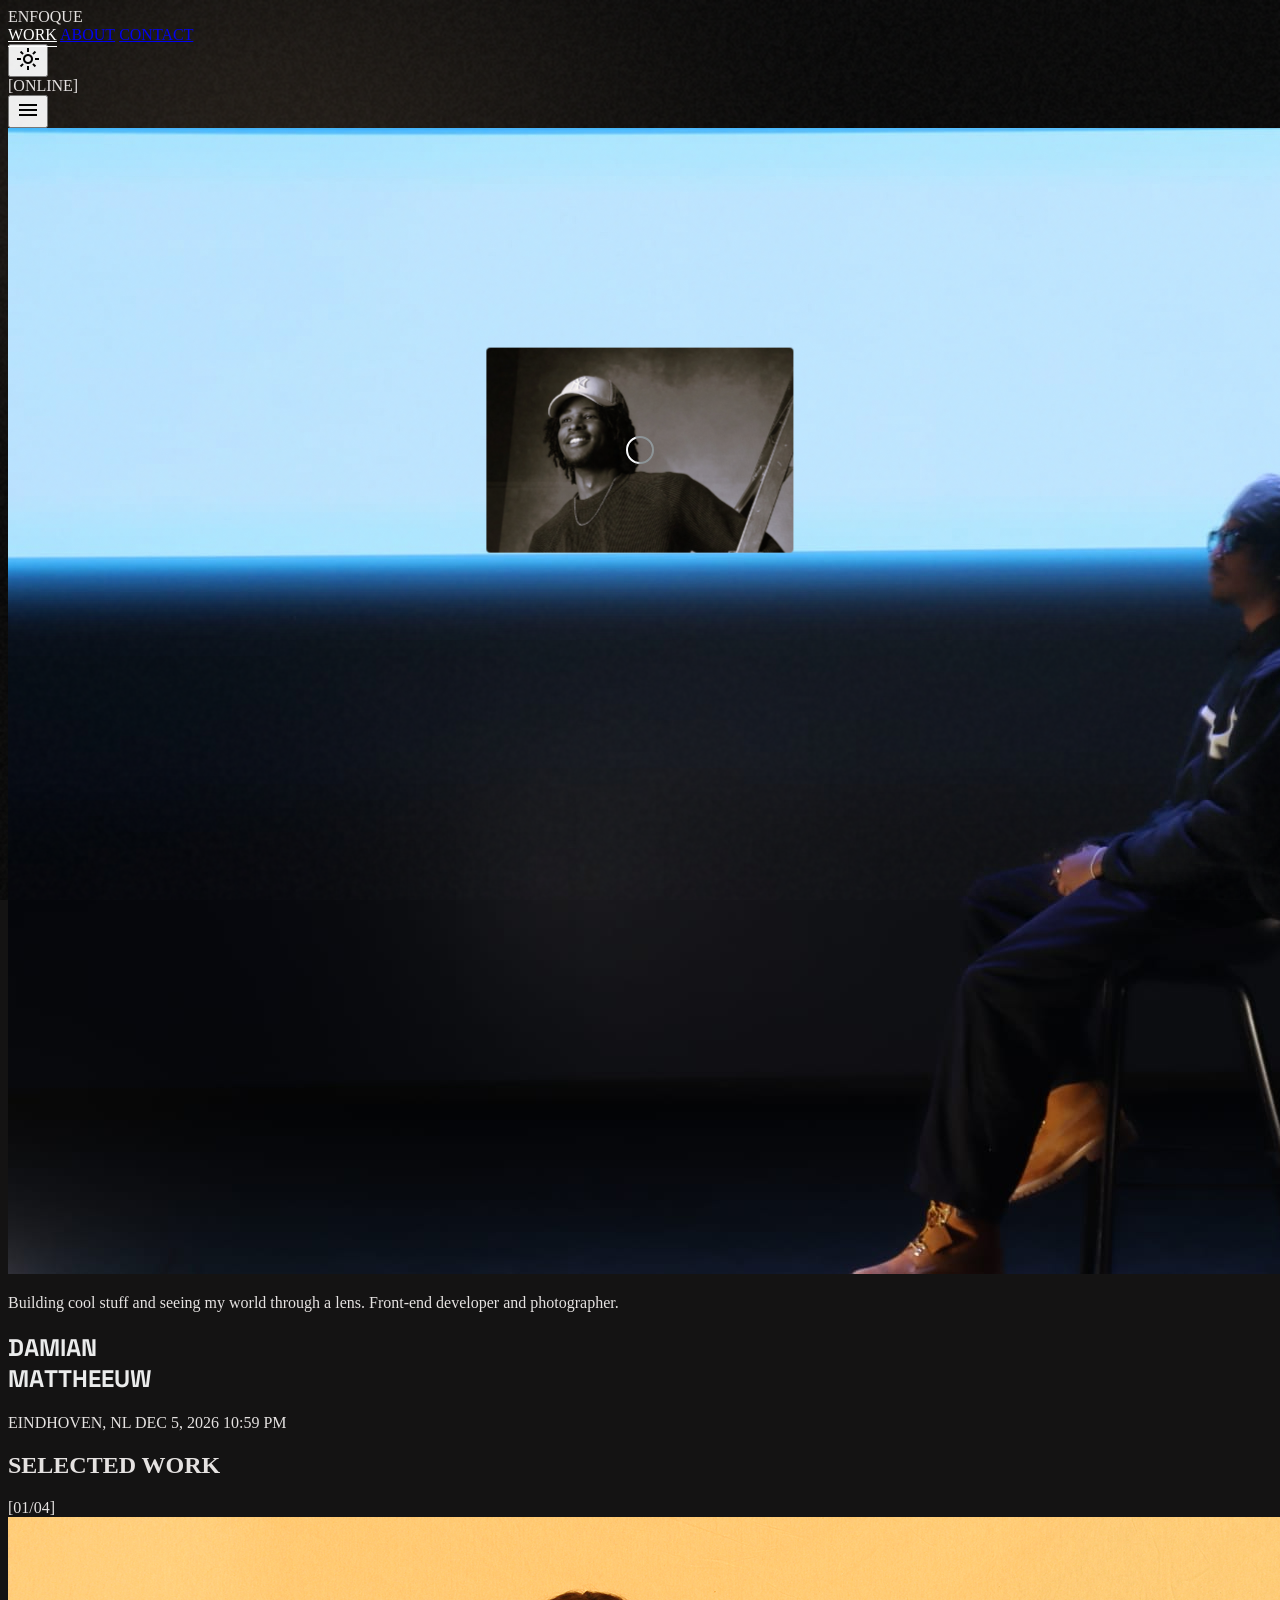
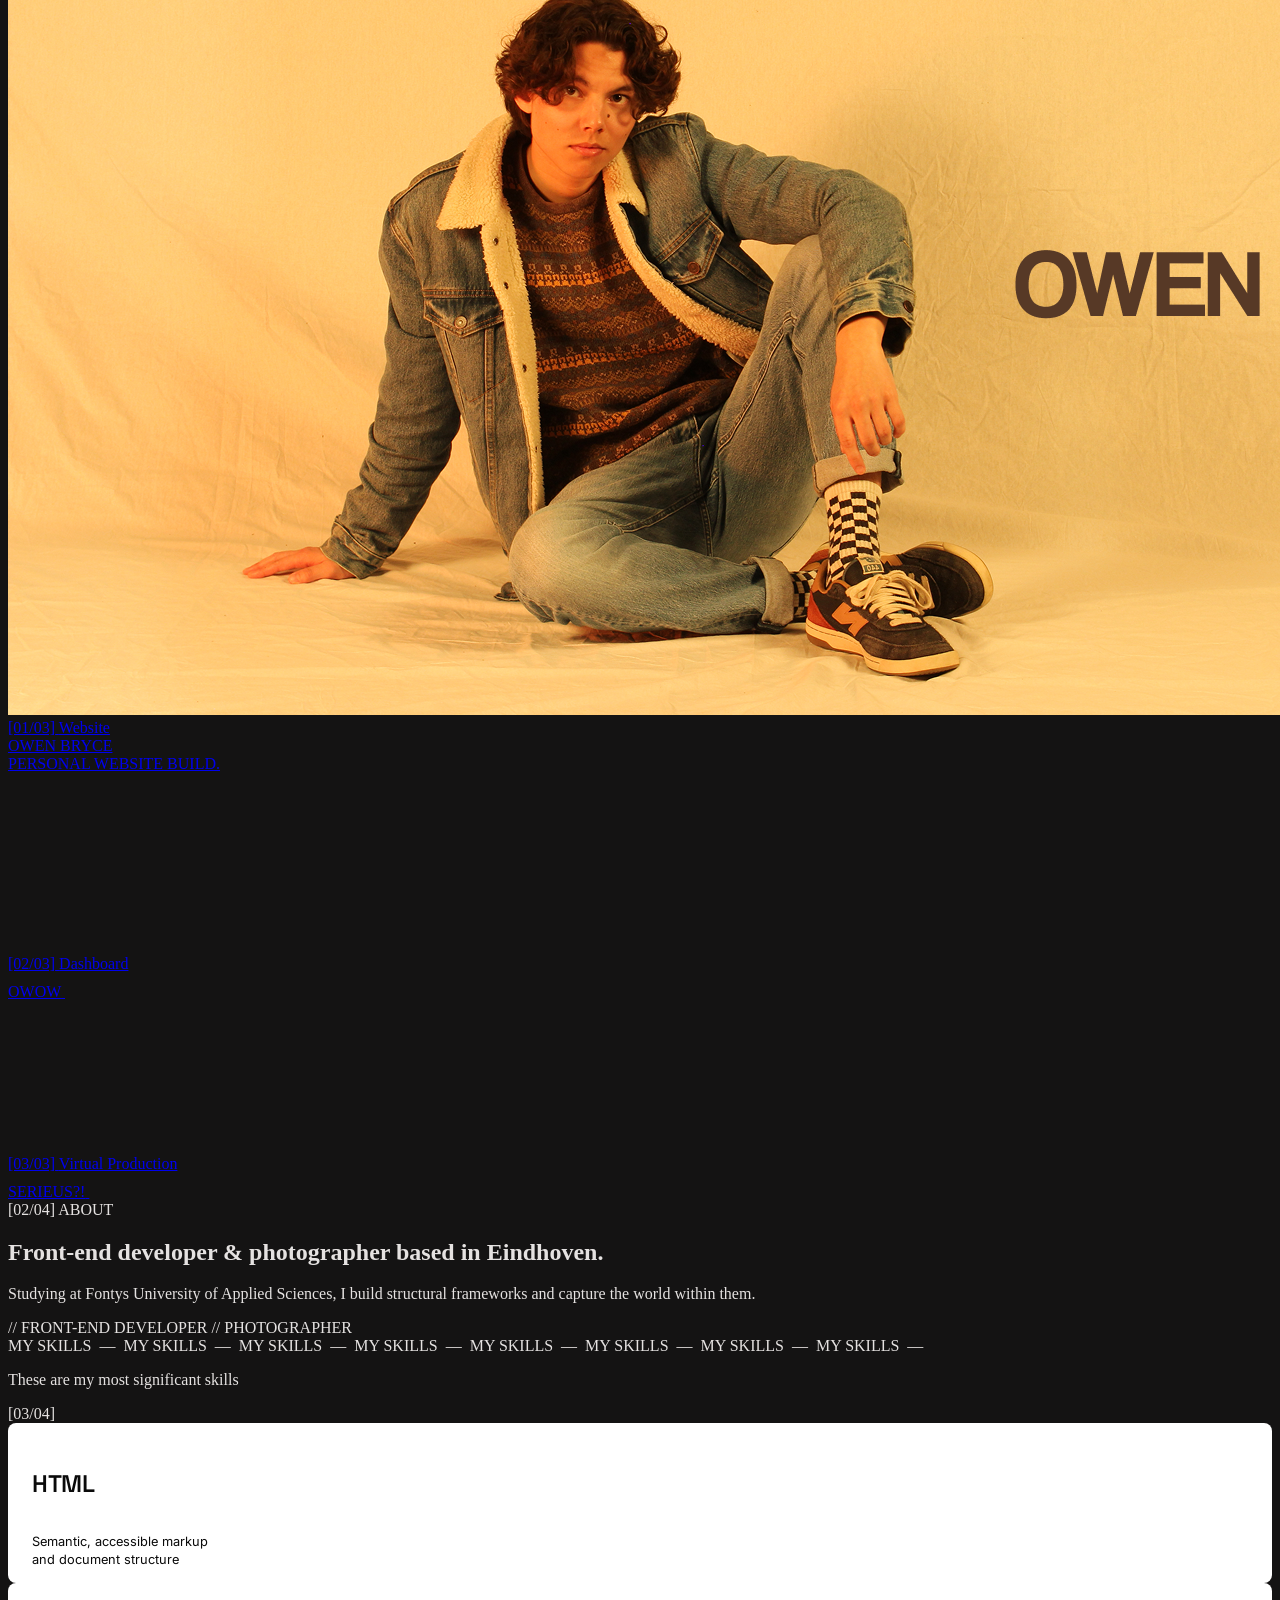
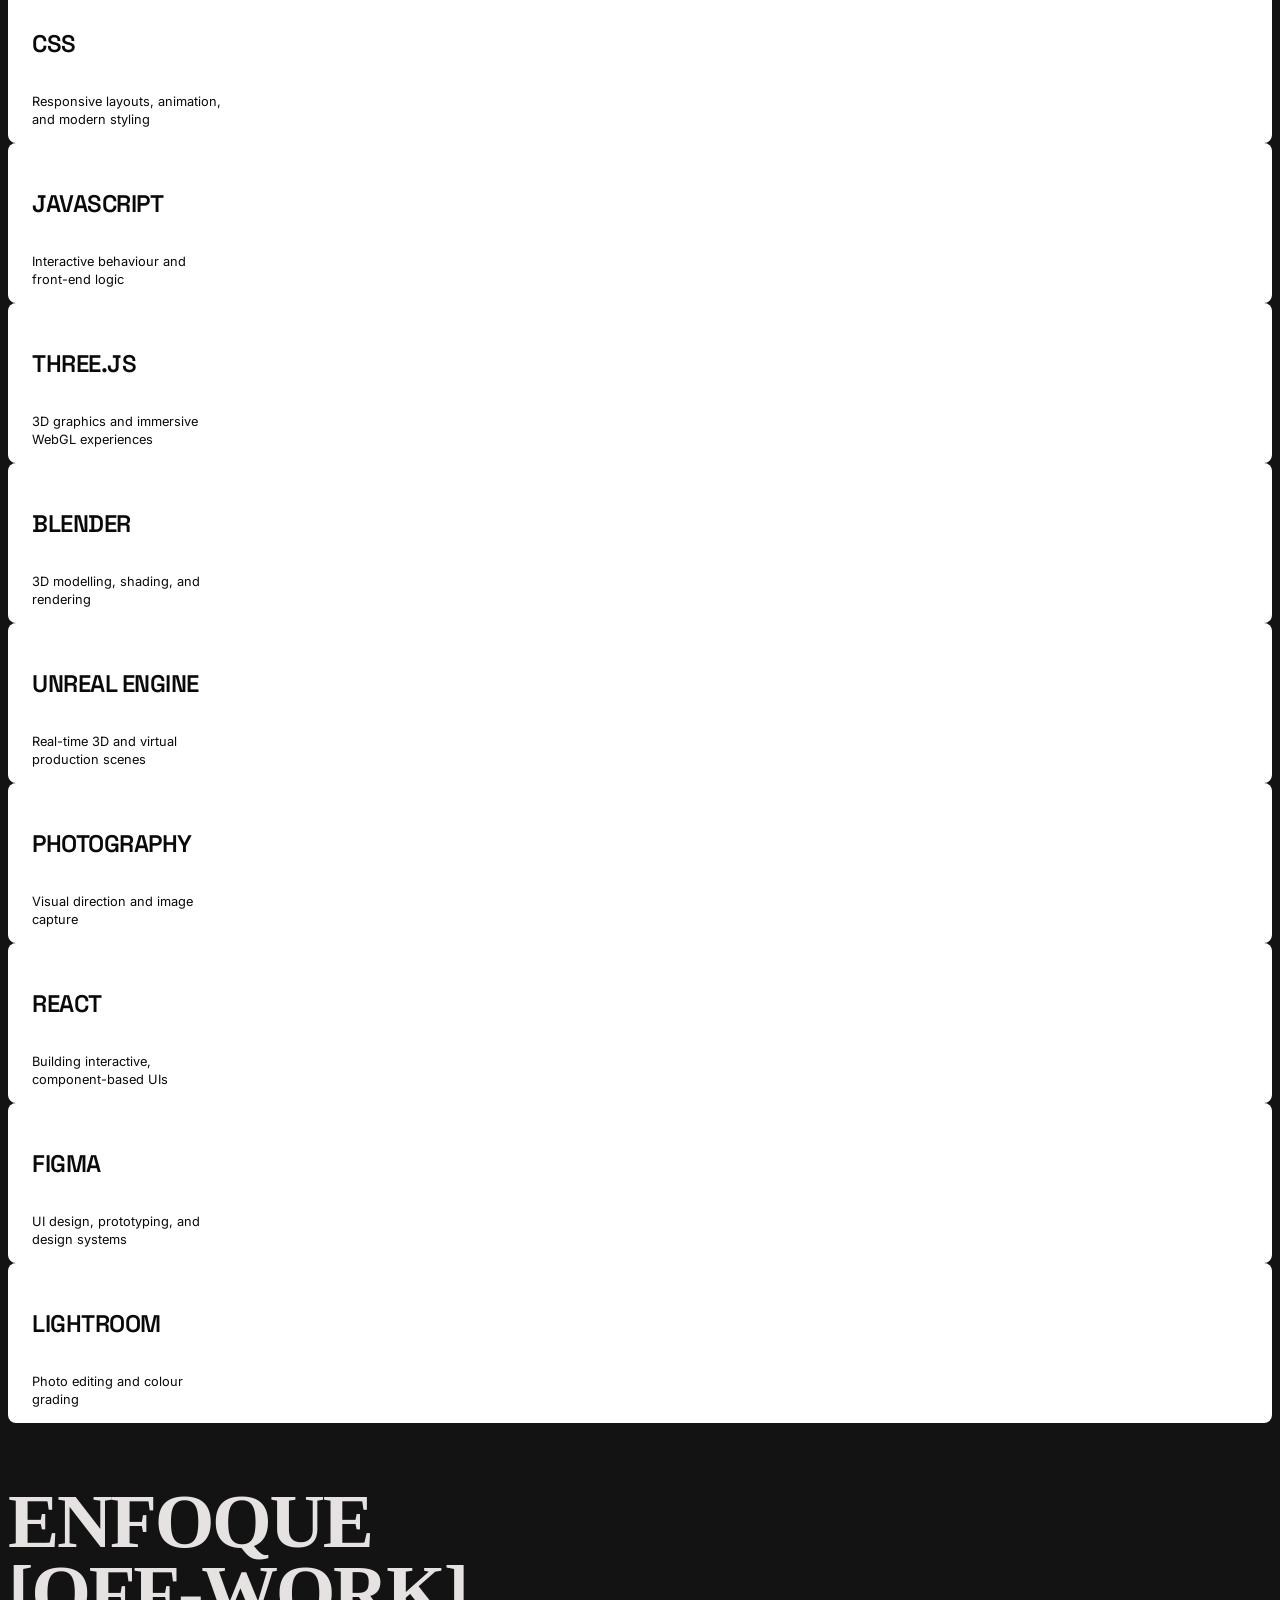
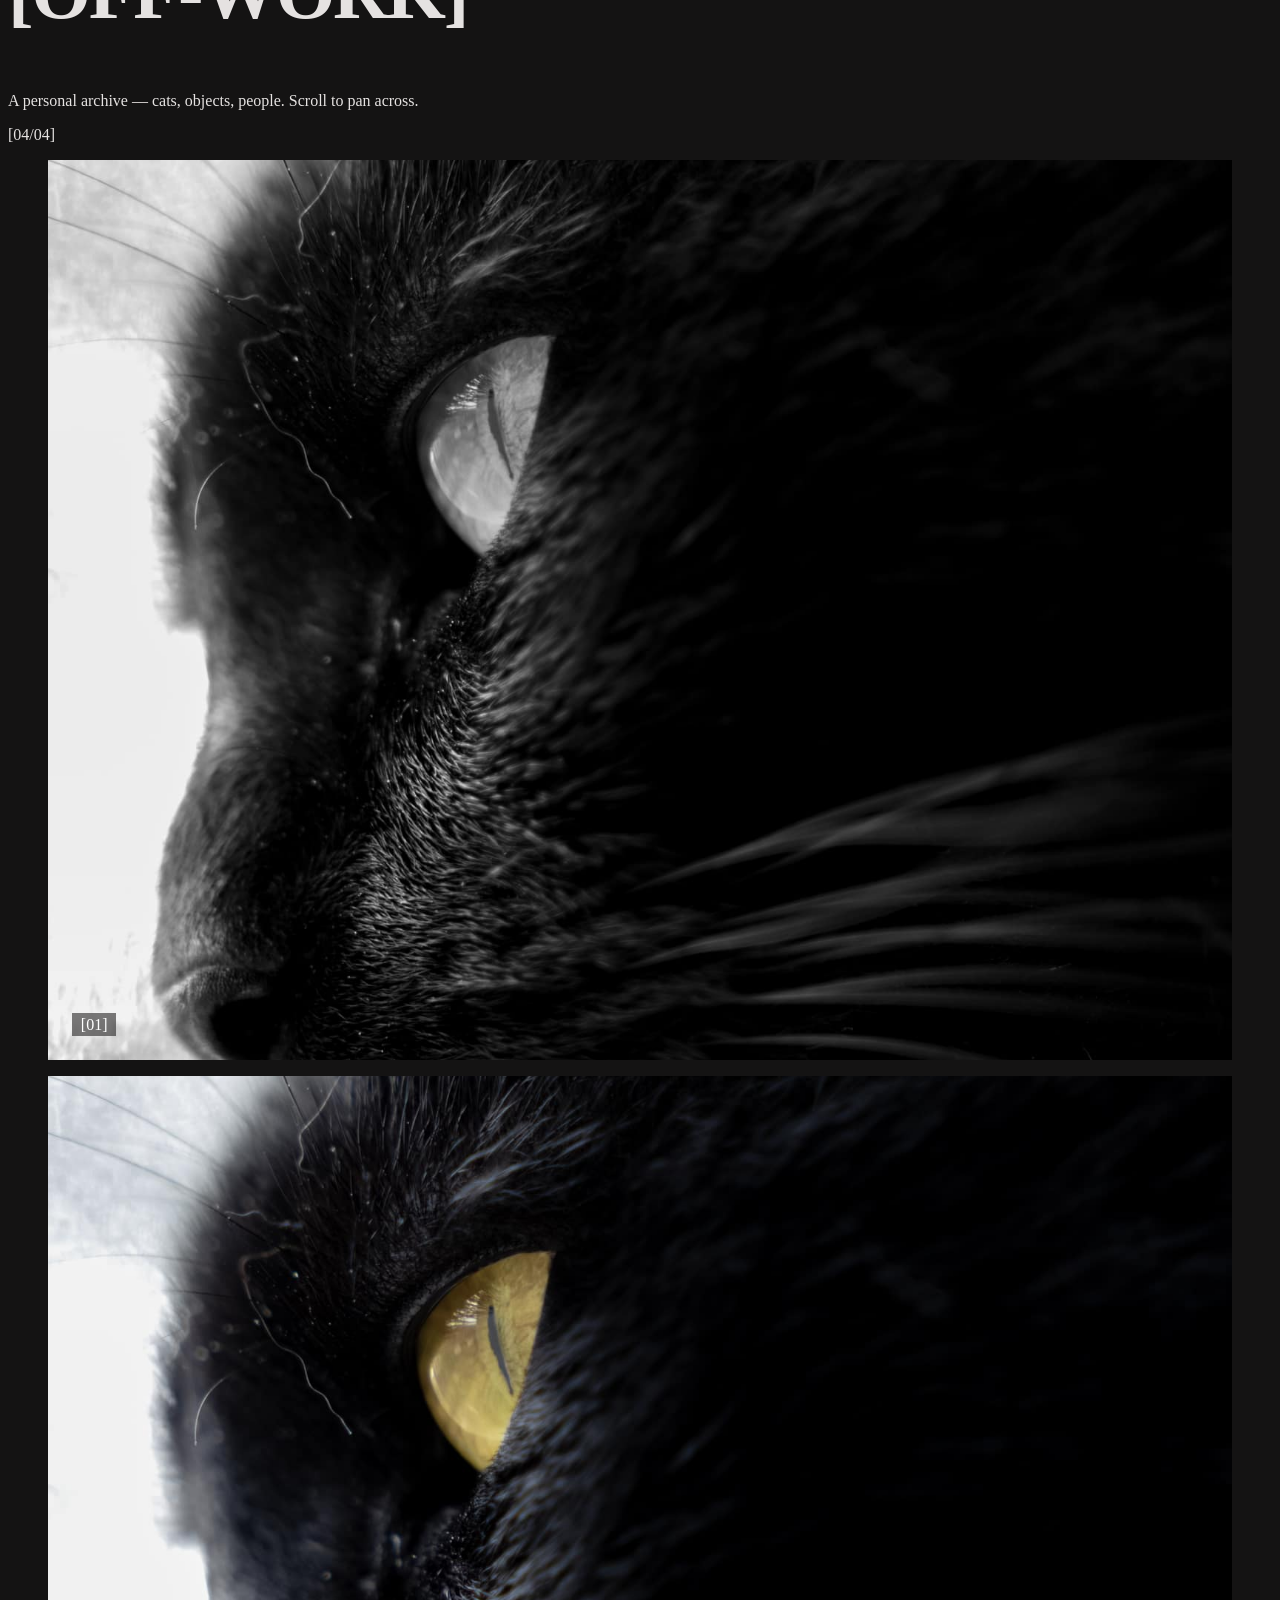
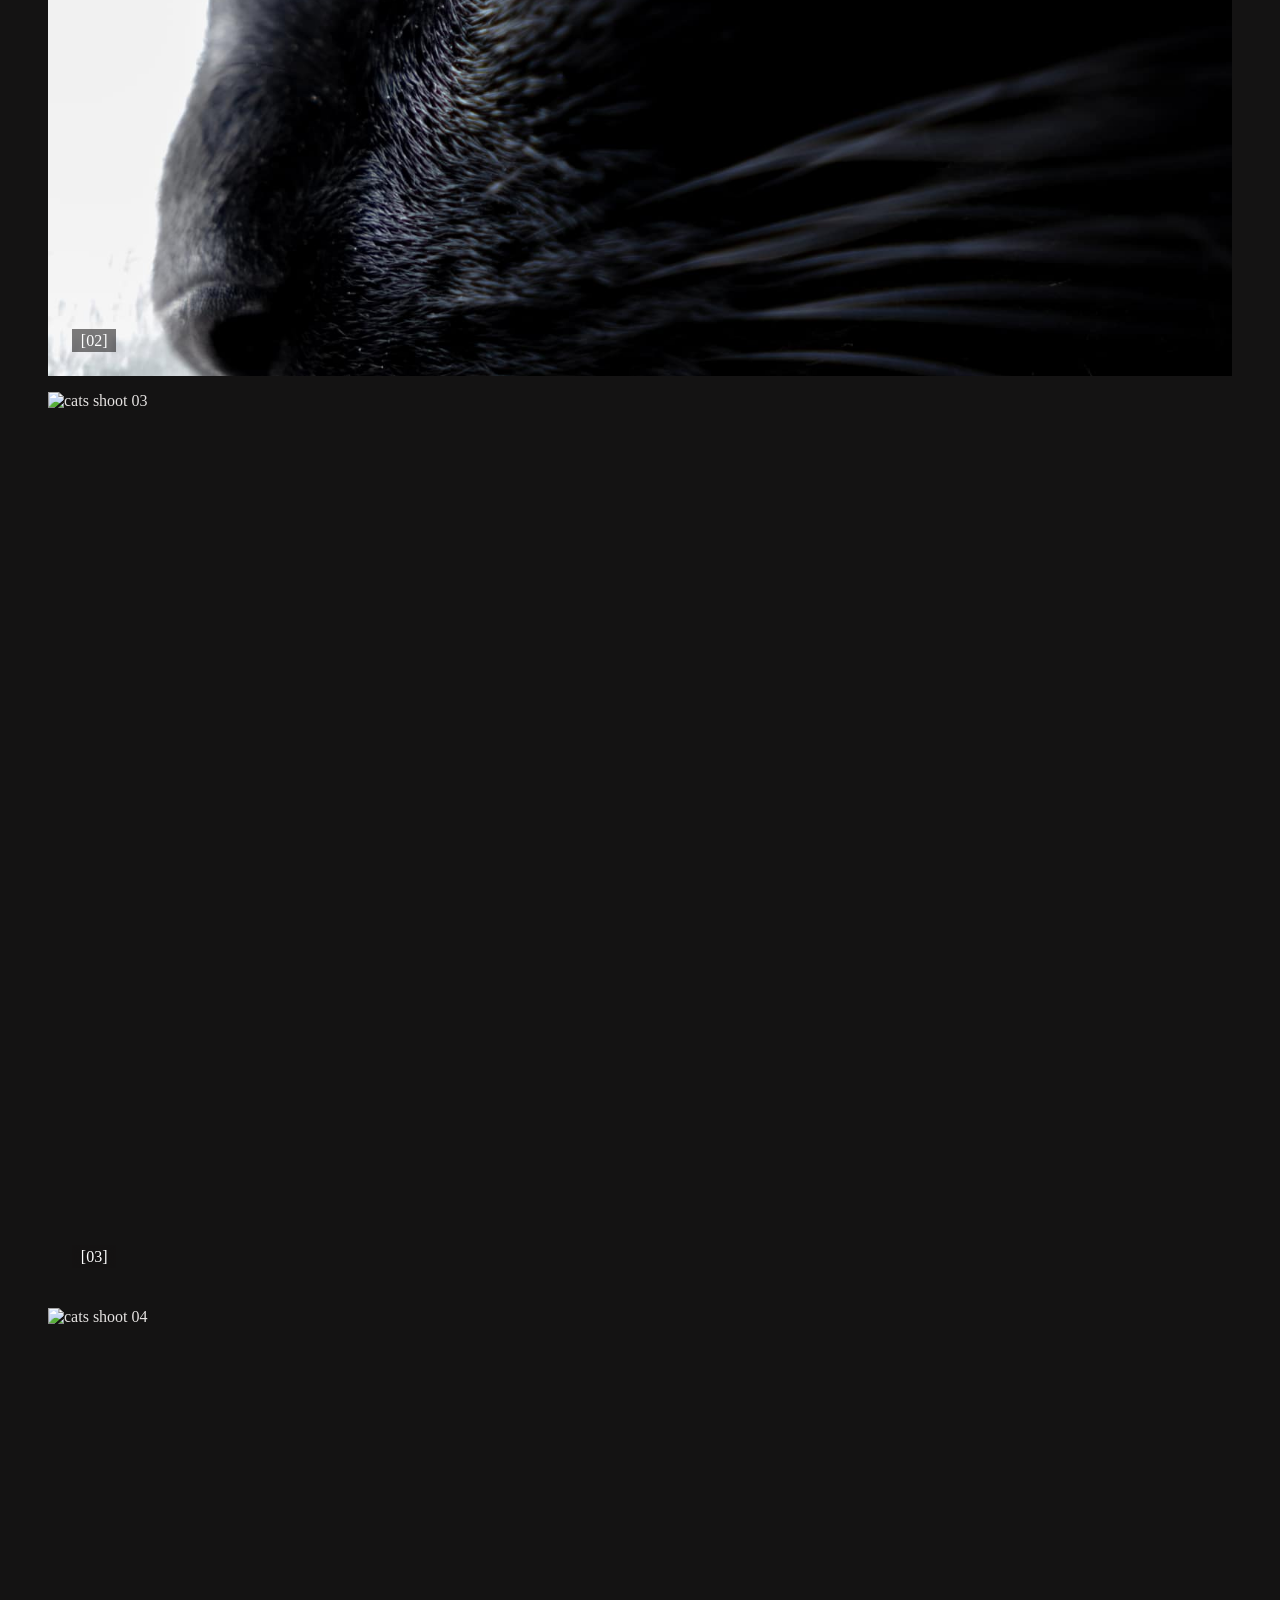
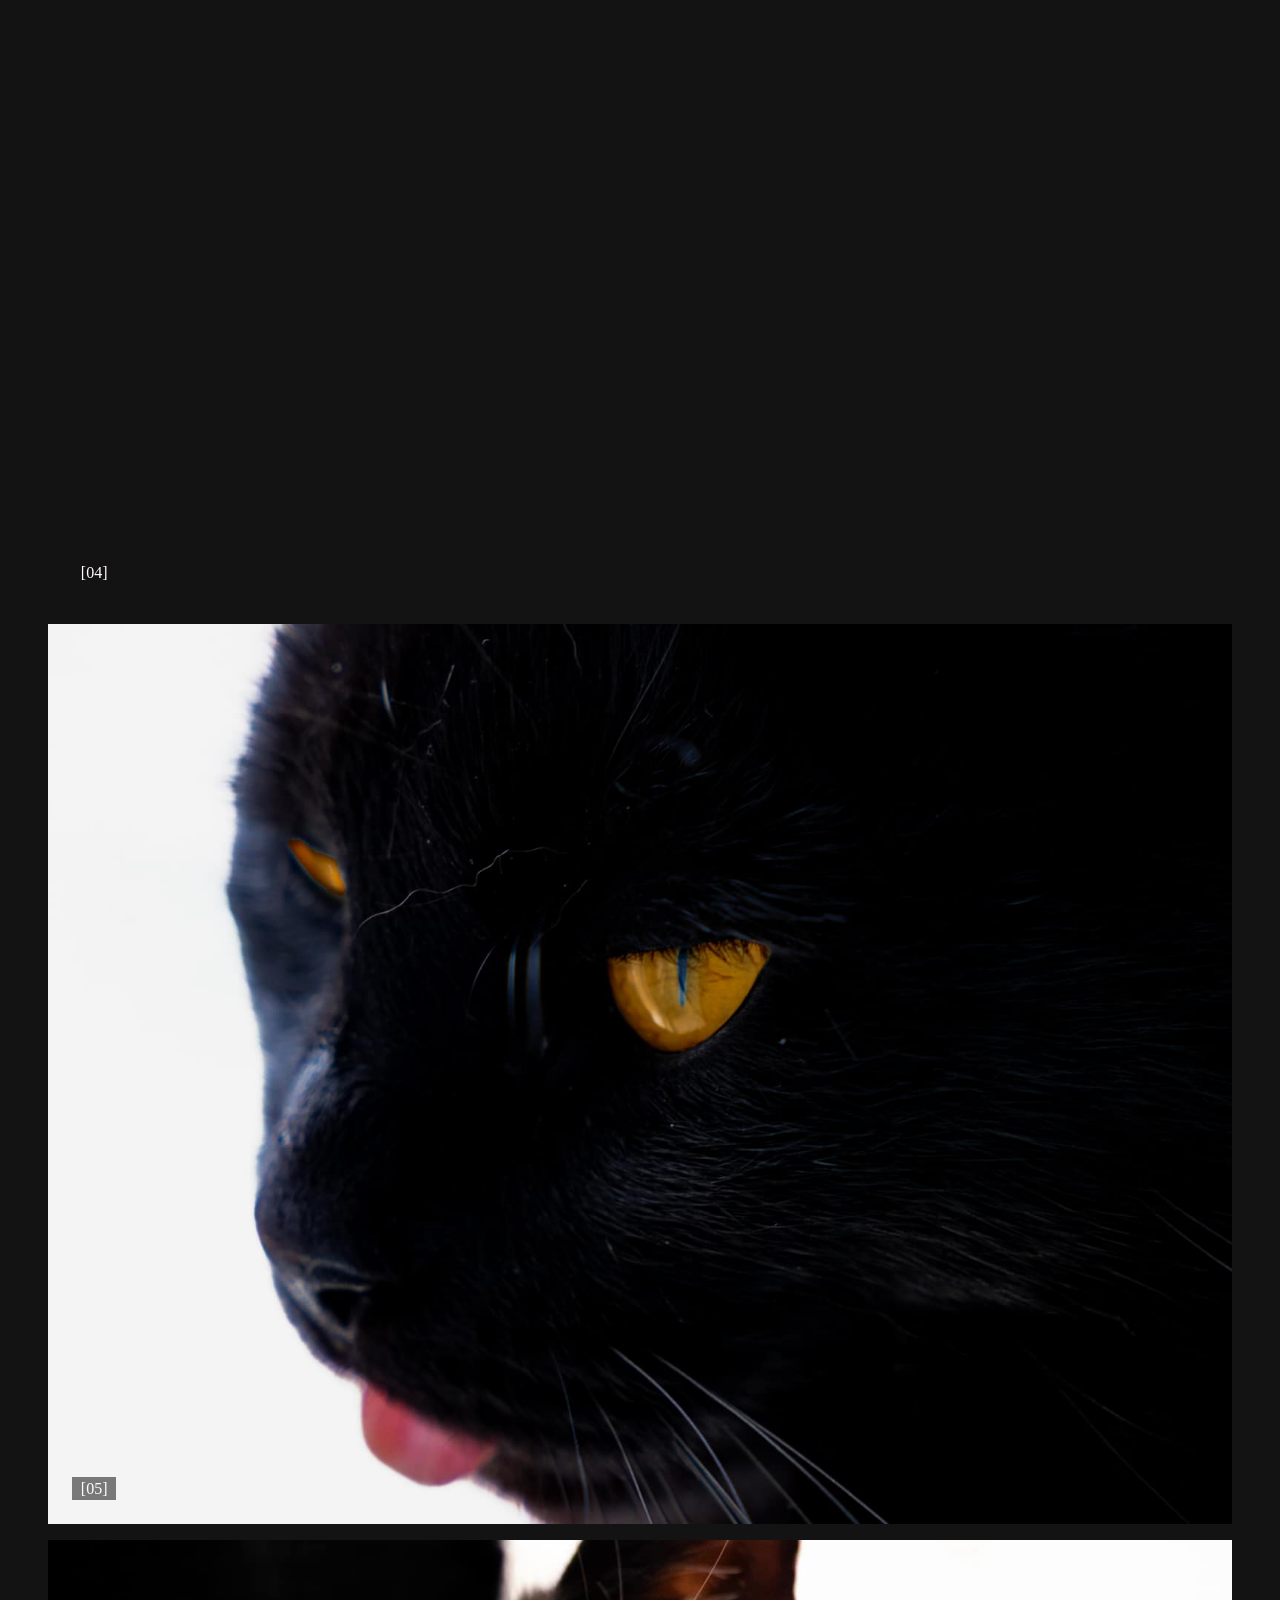
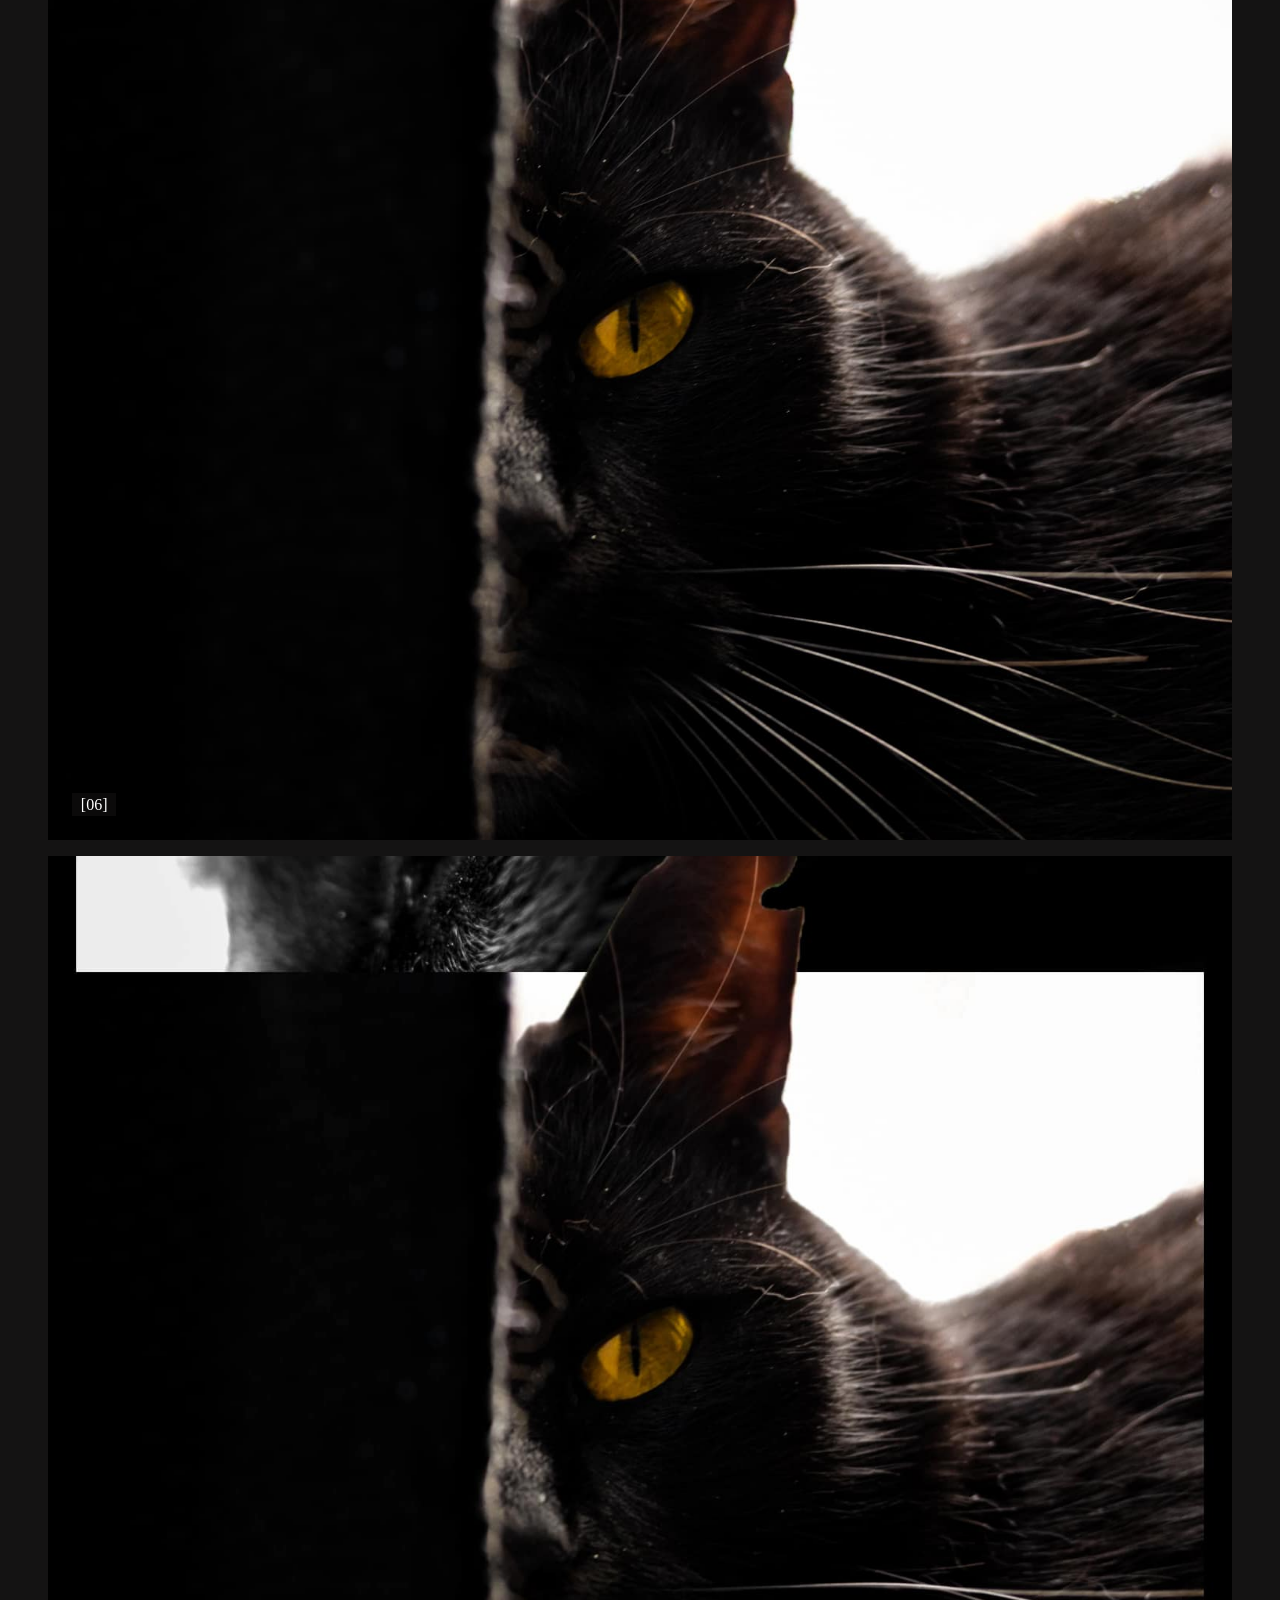
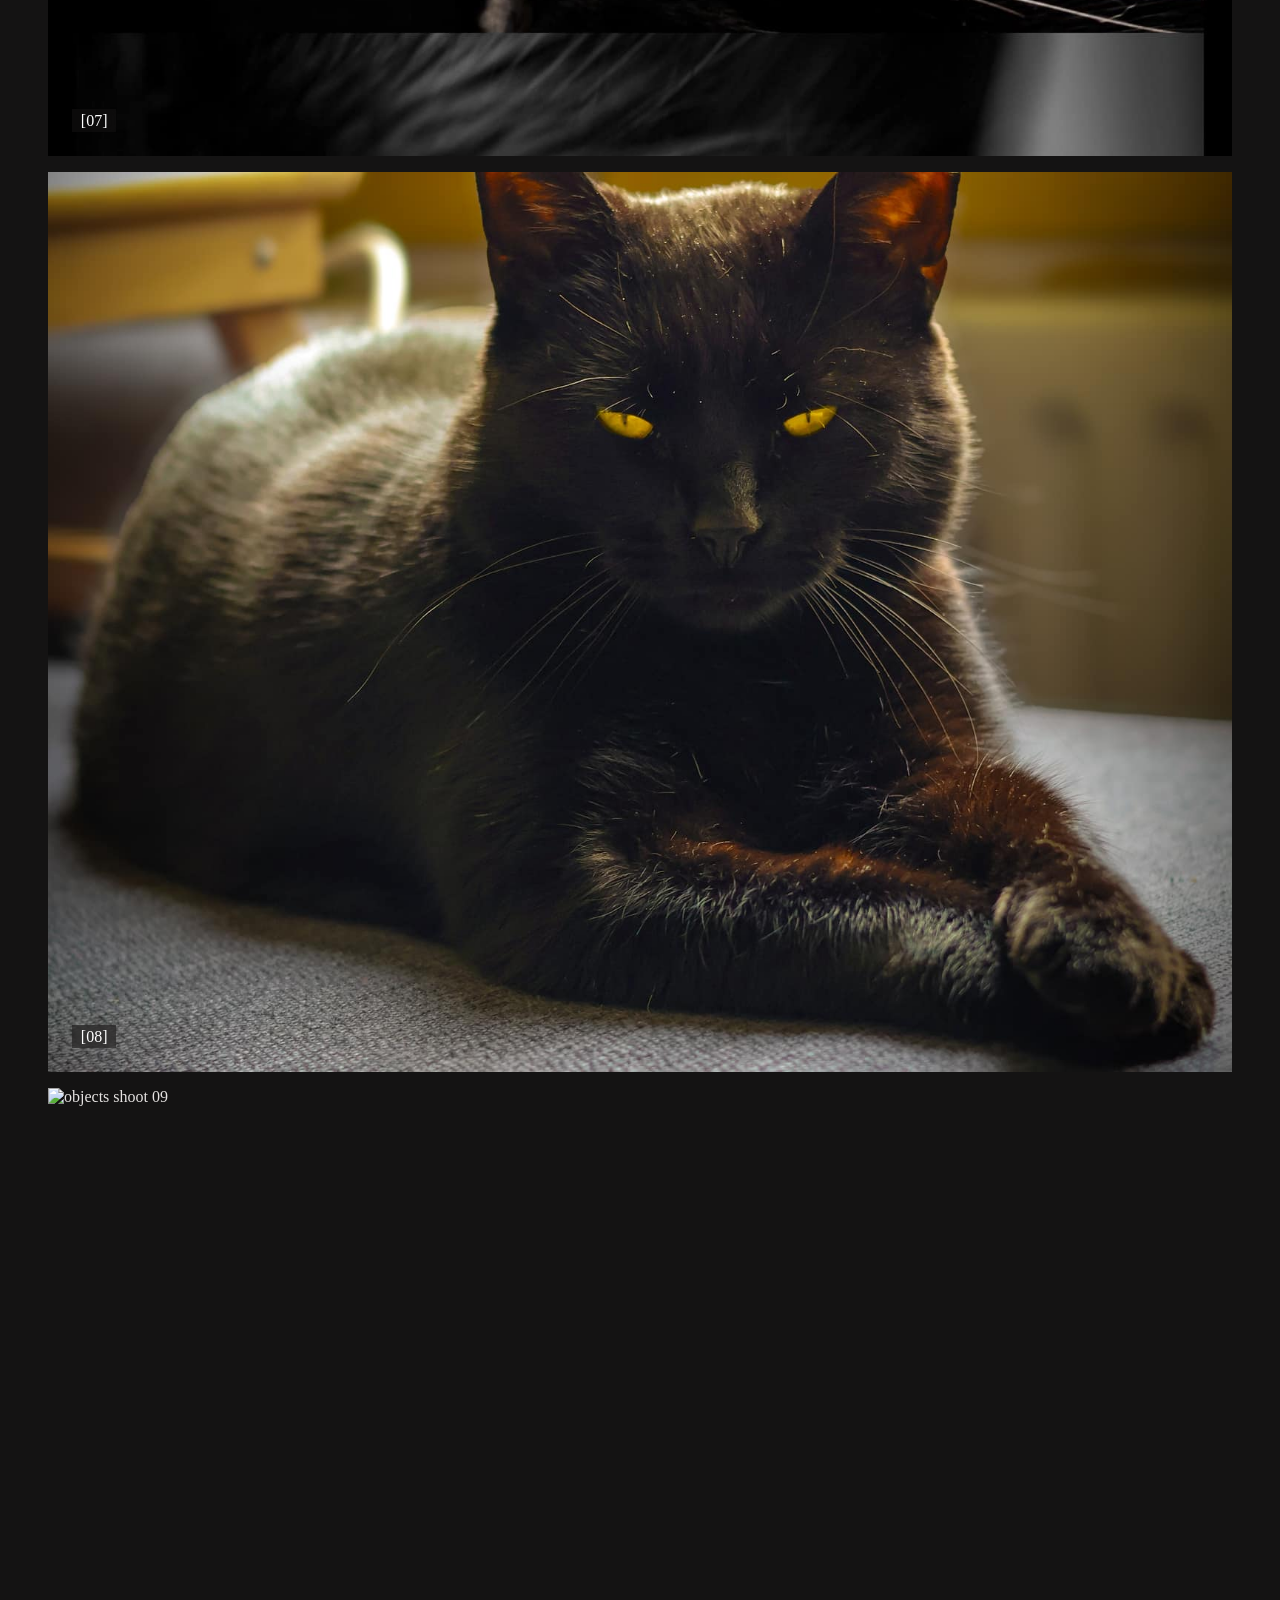
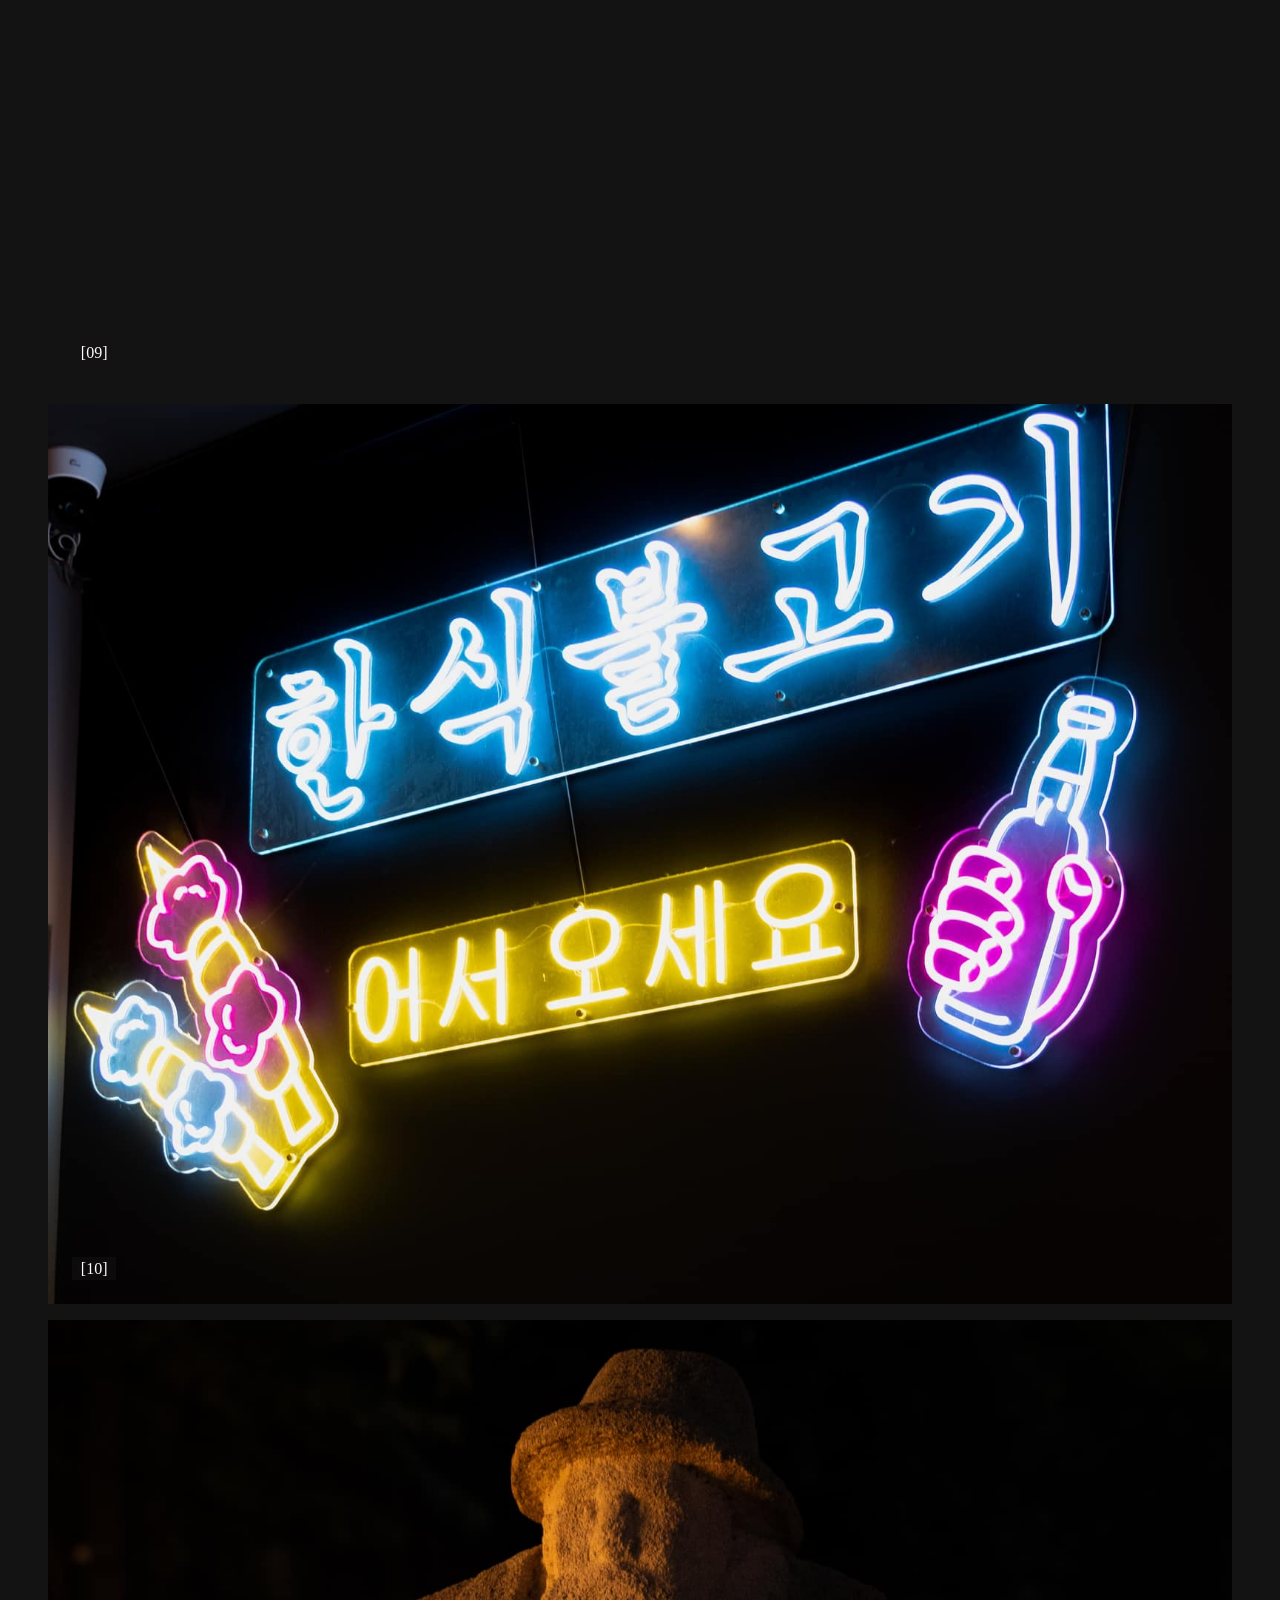
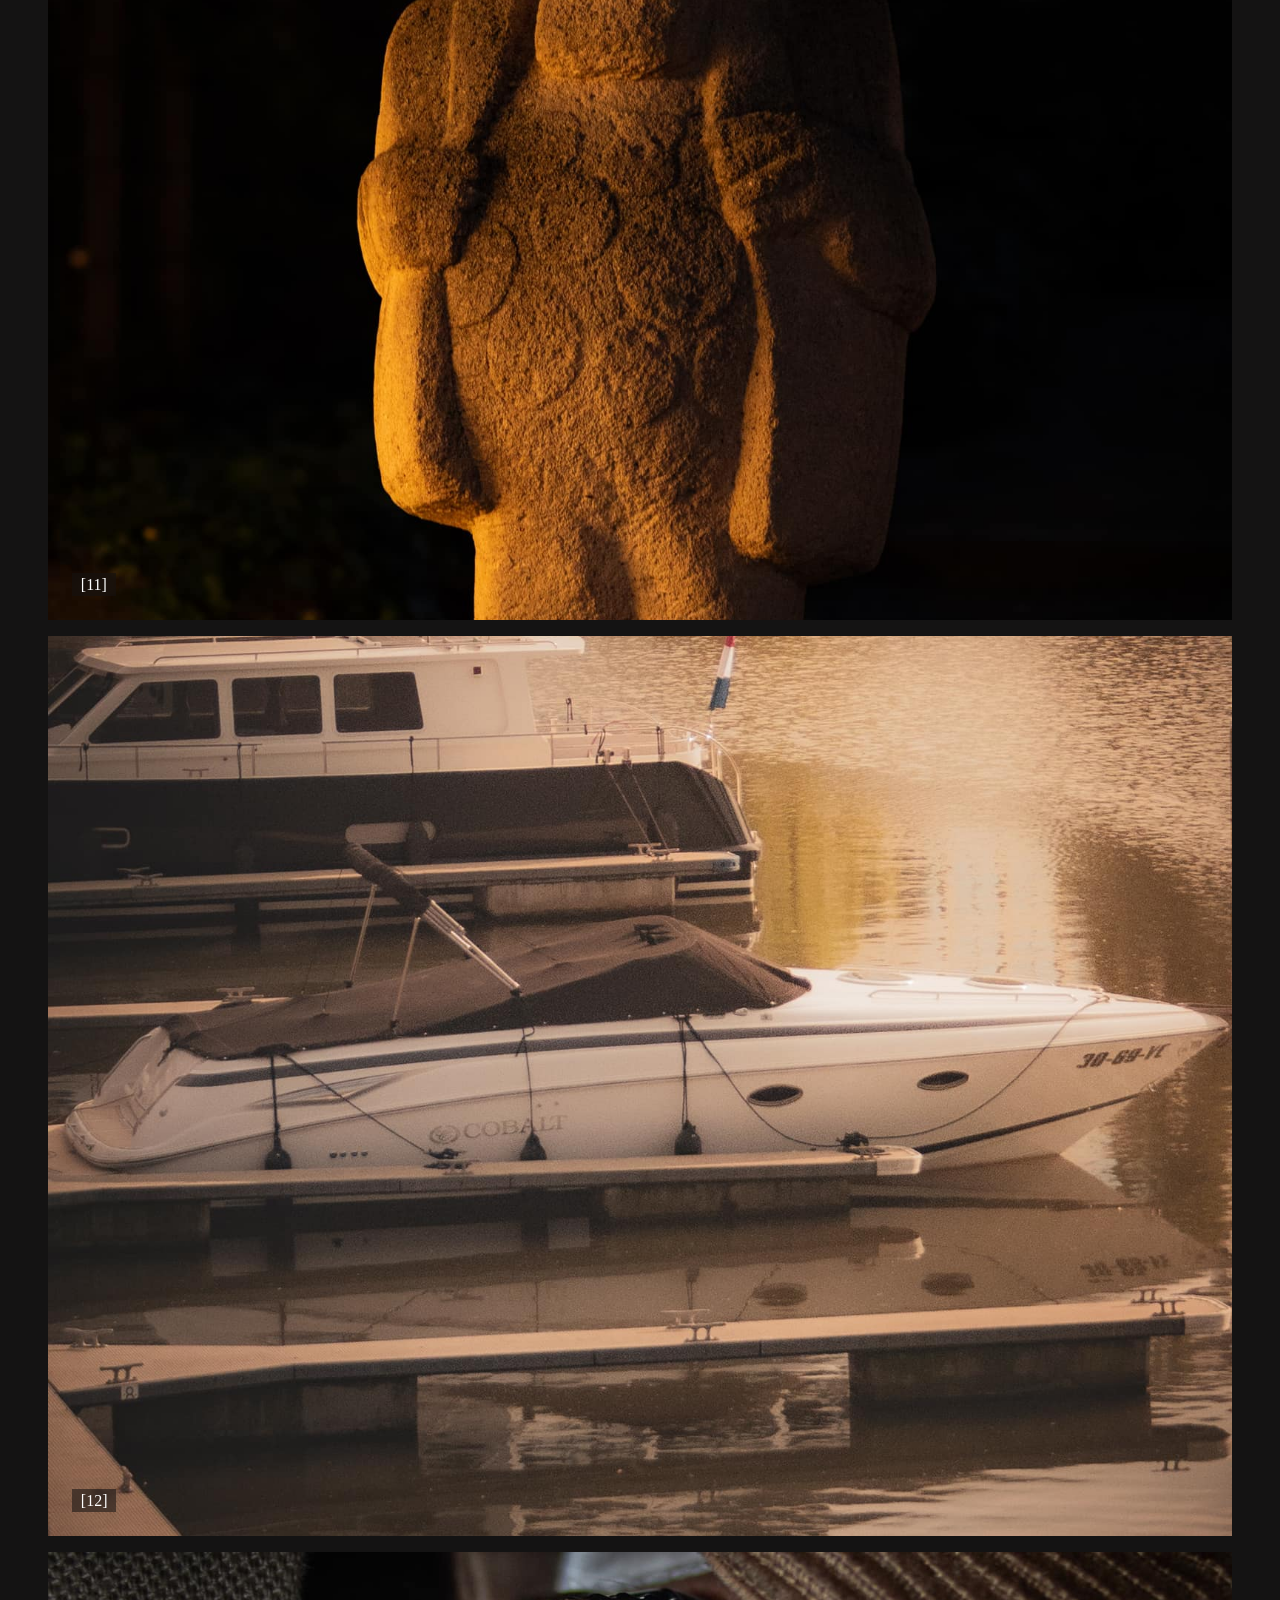
==== commit c6bf1d8d: "Randomized images and fixed email address in contact section." ====
--- a/index.html
+++ b/index.html
@@ -681,9 +681,9 @@
               >
                 <a
                   class="hover:text-primary hover:glow-primary transition-all duration-300 inline-block w-fit rgb-split-hover interactive-el"
-                  data-text="HELLO@ENFOQUE.COM"
-                  href="mailto:hello@enfoque.com"
-                  >HELLO@ENFOQUE.COM</a
+                  data-text="ENFOQUEXDAME@GMAIL.COM"
+                  href="mailto:ENFOQUEXDAME@GMAIL.COM"
+                  >ENFOQUEXDAME@GMAIL.COM</a
                 >
                 <div class="w-full h-px bg-outline-variant opacity-30 my-4"></div>
                 <a
